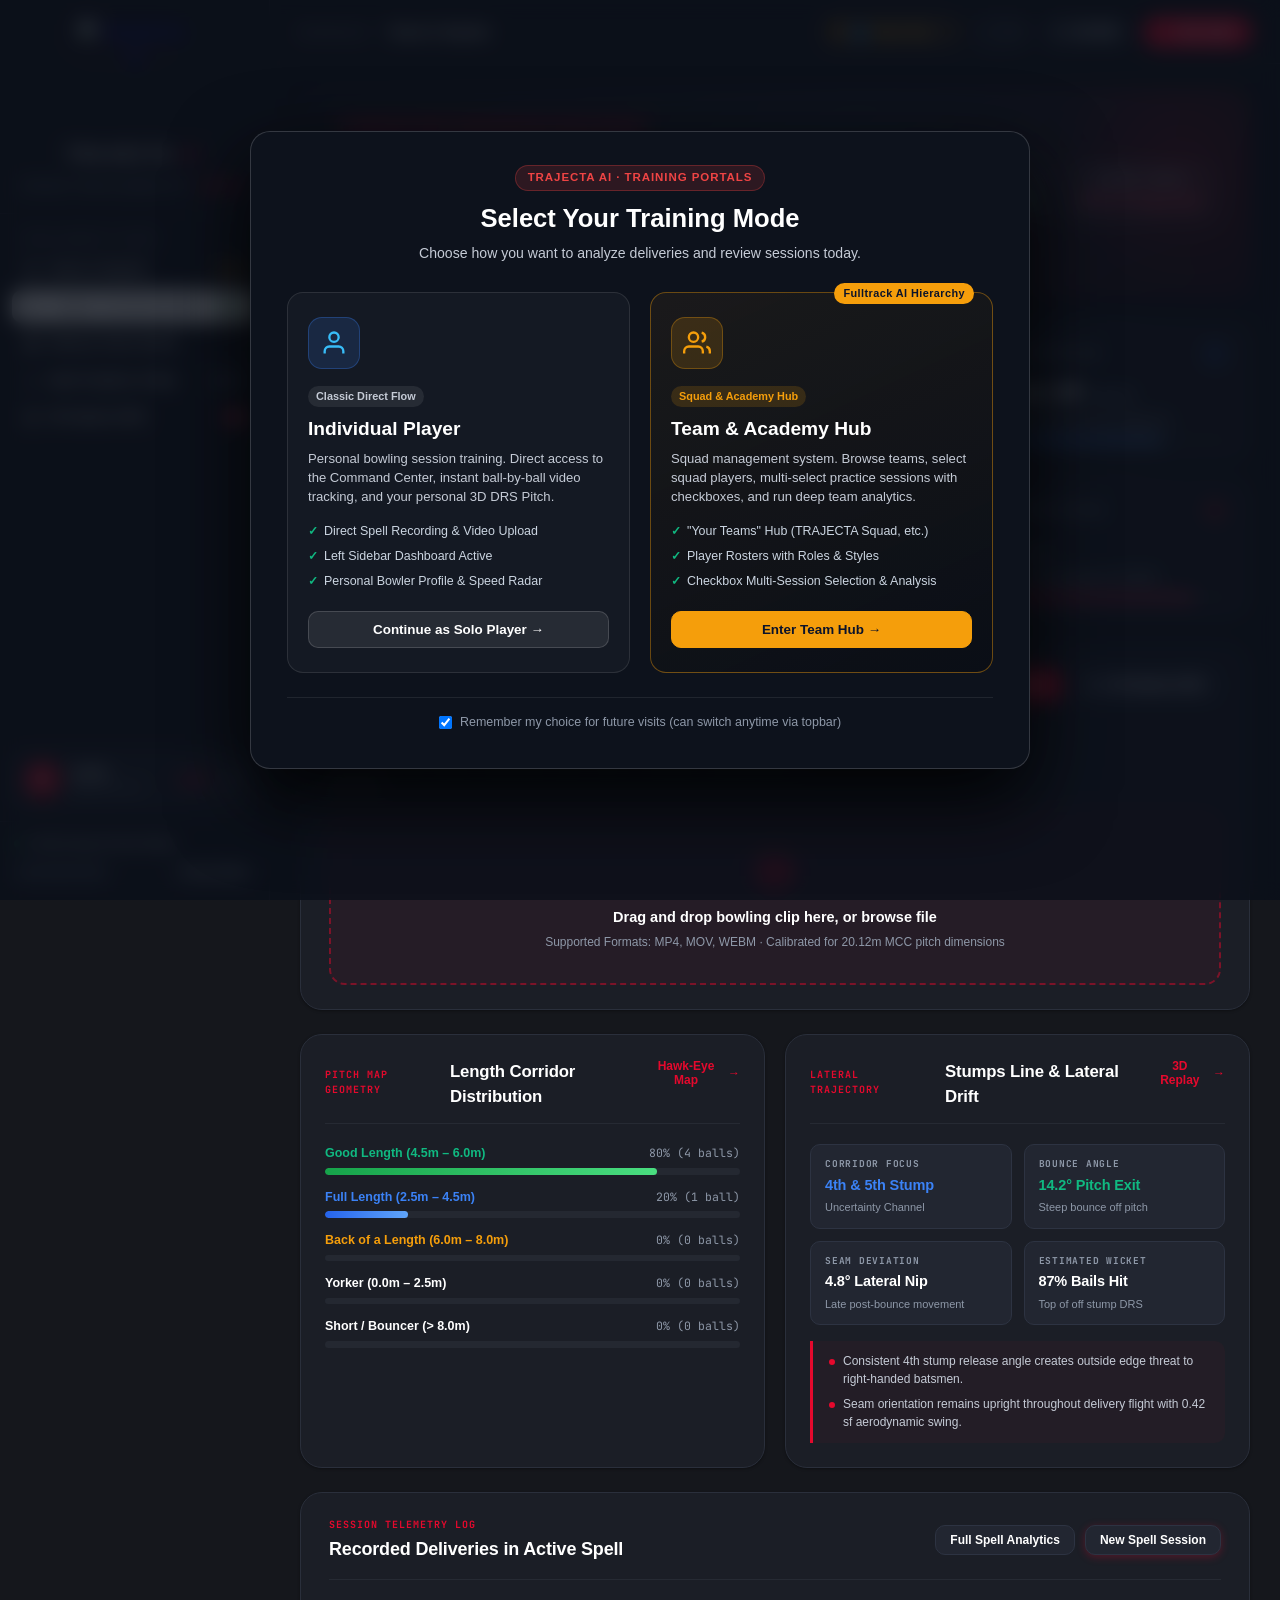
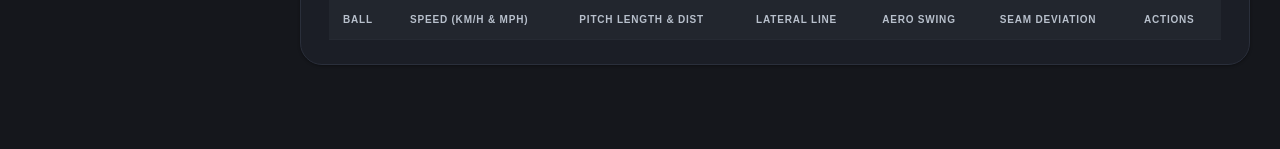
==== web/static/index.html @ e8df7d8d "fix(sync): synchronize frontend and backend with latest cric-frontend- release, restore full player " ====
<!DOCTYPE html>
<html lang="en">
<head>
  <meta charset="UTF-8">
  <meta name="viewport" content="width=device-width, initial-scale=1.0">
  <title>TRAJECTA AI | Cricket Bowling Analysis & Session Tracking</title>
  <link rel="icon" type="image/png" href="/favicon.png">
  <link rel="apple-touch-icon" href="/favicon.png">
  <link rel="preconnect" href="https://fonts.googleapis.com">
  <link rel="preconnect" href="https://fonts.gstatic.com" crossorigin>
  <link href="https://fonts.googleapis.com/css2?family=Outfit:wght@400;500;600;700;800&family=JetBrains+Mono:wght@400;500;600;700&display=swap" rel="stylesheet">
  <link rel="stylesheet" href="/styles.css">
  <!-- Three.js 3D Stadium DRS Engine -->
  <script src="https://cdnjs.cloudflare.com/ajax/libs/three.js/r128/three.min.js"></script>
  <script src="https://cdn.jsdelivr.net/npm/three@0.128.0/examples/js/controls/OrbitControls.js"></script>
  <script src="https://cdn.jsdelivr.net/npm/three@0.128.0/examples/js/loaders/GLTFLoader.js"></script>
</head>
<body class="dark-theme">

  <!-- ========================================================
       TRAJECTA.AI — AWWWARDS-CALIBER DASHBOARD APPLICATION SHELL
  ======================================================== -->
  <div class="dashboard-app-wrapper" id="dashboard-app">

    <!-- ========================================================
         LEFT DASHBOARD SIDEBAR NAVIGATION
    ======================================================== -->
    <aside class="dashboard-sidebar" id="dashboard-sidebar">
      
      <!-- Brand Header -->
      <div class="sidebar-brand-box">
        <a href="javascript:void(0)" onclick="switchDashboardView('overview')" class="sidebar-logo-link" title="TRAJECTA AI">
          <img src="/logo.png" alt="TRAJECTA AI" class="sidebar-brand-logo" />
          <span class="sidebar-brand-title">TRAJECTA<span class="brand-accent">.AI</span></span>
        </a>
        <div class="sidebar-brand-badge-row">
          <span class="sidebar-brand-tag">CRICKET INTELLIGENCE OS</span>
          <span class="sidebar-version-pill">v2.4 Pro</span>
        </div>
      </div>

      <!-- Main Navigation Menu -->
      <nav class="sidebar-nav-container">
        <div class="sidebar-group-label">INTELLIGENCE &amp; VISION</div>
        
        <div class="sidebar-rubber-nav-track" id="sidebar-rubber-nav-track">
          <div class="sidebar-rubber-thumb" id="sidebar-rubber-thumb"></div>
        
        <button type="button" class="sidebar-nav-item" data-view="teams-hub" onclick="switchDashboardView('teams-hub')">
          <span class="sidebar-nav-icon">
            <svg width="15" height="15" viewBox="0 0 24 24" fill="none" stroke="currentColor" stroke-width="2"><path d="M17 21v-2a4 4 0 0 0-4-4H5a4 4 0 0 0-4 4v2"/><circle cx="9" cy="7" r="4"/><path d="M23 21v-2a4 4 0 0 0-3-3.87"/><path d="M16 3.13a4 4 0 0 1 0 7.75"/></svg>
          </span>
          <span class="sidebar-nav-text">Teams &amp; Squads</span>
          <span class="sidebar-nav-pill pill-amber">Hub</span>
        </button>

        <button type="button" class="sidebar-nav-item active" data-view="overview" onclick="switchDashboardView('overview')">
          <span class="sidebar-nav-icon">
            <svg width="15" height="15" viewBox="0 0 24 24" fill="none" stroke="currentColor" stroke-width="2"><rect x="3" y="3" width="7" height="9" rx="1"/><rect x="14" y="3" width="7" height="5" rx="1"/><rect x="14" y="12" width="7" height="9" rx="1"/><rect x="3" y="16" width="7" height="5" rx="1"/></svg>
          </span>
          <span class="sidebar-nav-text">Insights Command Center</span>
          <span class="sidebar-nav-pill">Live</span>
        </button>

        <button type="button" class="sidebar-nav-item" data-view="delivery-studio" onclick="switchDashboardView('delivery-studio')">
          <span class="sidebar-nav-icon">
            <svg width="15" height="15" viewBox="0 0 24 24" fill="none" stroke="currentColor" stroke-width="2"><circle cx="12" cy="12" r="10"/><circle cx="12" cy="12" r="6"/><circle cx="12" cy="12" r="2"/></svg>
          </span>
          <span class="sidebar-nav-text">Delivery Vision Studio</span>
        </button>

        <button type="button" class="sidebar-nav-item" data-view="spell-insights" onclick="switchDashboardView('spell-insights')">
          <span class="sidebar-nav-icon">
            <svg width="15" height="15" viewBox="0 0 24 24" fill="none" stroke="currentColor" stroke-width="2"><line x1="18" y1="20" x2="18" y2="10"/><line x1="12" y1="20" x2="12" y2="4"/><line x1="6" y1="20" x2="6" y2="14"/></svg>
          </span>
          <span class="sidebar-nav-text">Spell Analytics &amp; Map</span>
          <span class="sidebar-nav-badge">5-Ball</span>
        </button>

        <button type="button" class="sidebar-nav-item" data-view="stadium-3d" onclick="openStadiumDRSModal()">
          <span class="sidebar-nav-icon">
            <svg width="15" height="15" viewBox="0 0 24 24" fill="none" stroke="currentColor" stroke-width="2"><path d="M21 16V8a2 2 0 0 0-1-1.73l-7-4a2 2 0 0 0-2 0l-7 4A2 2 0 0 0 3 8v8a2 2 0 0 0 1 1.73l7 4a2 2 0 0 0 2 0l7-4A2 2 0 0 0 21 16z"/><polyline points="3.27 6.96 12 12.01 20.73 6.96"/><line x1="12" y1="22.08" x2="12" y2="12"/></svg>
          </span>
          <span class="sidebar-nav-text">3D Stadium DRS</span>
          <span class="sidebar-nav-tag-hot">3D</span>
        </button>
        </div>
      </nav>

      <!-- Active Bowler Profile Card with Edit Option (Bottom of Sidebar) -->
      <div class="sidebar-bowler-card sidebar-bowler-card-bottom" onclick="onSidebarBowlerCardClick(event)" title="Active Bowler Spell · Click to open Delivery Vision Studio">
        <div class="sidebar-bowler-avatar" id="sidebar-bowler-avatar-container">
          <span id="sidebar-bowler-initials">SA</span>
          <img id="sidebar-bowler-img" class="sidebar-bowler-img hidden" src="" alt="Bowler" />
        </div>
        <div class="sidebar-bowler-meta">
          <span class="sidebar-bowler-name" id="sidebar-bowler-name">sandy</span>
          <span class="sidebar-bowler-style" id="sidebar-bowler-style">Right-arm Fast</span>
        </div>
        <div class="sidebar-bowler-right">
          <span class="sidebar-spell-badge" id="sidebar-spell-progress">8/3 b</span>
          <button type="button" class="sidebar-bowler-edit-btn" onclick="openEditBowlerModal(event)" title="Edit Bowler &amp; Spell Details" aria-label="Edit Bowler Profile">
            <svg width="12" height="12" viewBox="0 0 24 24" fill="none" stroke="currentColor" stroke-width="2.2" stroke-linecap="round" stroke-linejoin="round">
              <path d="M11 4H4a2 2 0 0 0-2 2v14a2 2 0 0 0 2 2h14a2 2 0 0 0 2-2v-7"></path>
              <path d="M18.5 2.5a2.121 2.121 0 0 1 3 3L12 15l-4 1 1-4 9.5-9.5z"></path>
            </svg>
          </button>
        </div>
      </div>

      <!-- Sidebar Footer -->
      <div class="sidebar-footer">
        <div class="sidebar-engine-status">
          <span class="engine-pulse-dot"></span>
          <span class="engine-label">YOLO11 Neural Vision Ready</span>
        </div>
        <div class="sidebar-footer-row">
          <span class="sidebar-mcc-tag">20.12m MCC Pitch</span>
          <button type="button" class="sidebar-theme-toggle" onclick="toggleAppTheme()" title="Toggle Light/Dark Theme">
            <span id="sidebar-theme-icon">Theme Mode</span>
          </button>
        </div>
      </div>
    </aside>

    <!-- Mobile Sidebar Backdrop -->
    <div class="sidebar-mobile-backdrop hidden" id="sidebar-mobile-backdrop" onclick="closeMobileSidebar()"></div>

    <!-- ========================================================
         MAIN DASHBOARD WORKSPACE AREA
    ======================================================== -->
    <div class="dashboard-main-area">

      <!-- Top Command Header Bar -->
      <header class="dashboard-topbar">
        <div class="topbar-left">
          <!-- Dynamic Cricket Logo for Team Portal (Full-Width Header) -->
          <a href="javascript:void(0)" onclick="switchDashboardView('teams-hub')" class="topbar-dynamic-logo-link" id="topbar-dynamic-logo-link" title="TRAJECTA AI Teams Portal">
            <img src="/static/images/trajecta_dynamic_logo_darkmode.png" alt="TRAJECTA.ai" class="topbar-dynamic-brand-img" id="topbar-dynamic-brand-img" />
          </a>

          <button type="button" class="topbar-menu-toggle" id="topbar-sidebar-toggle-btn" onclick="toggleMobileSidebar()" aria-label="Toggle Navigation">
            <span></span><span></span><span></span>
          </button>
          <div class="topbar-breadcrumb">
            <span class="breadcrumb-root" id="breadcrumb-root-label">Dashboard</span>
            <span class="breadcrumb-sep">/</span>
            <span class="breadcrumb-current" id="topbar-breadcrumb-title">Teams &amp; Squads</span>
          </div>
        </div>

        <div class="topbar-center">
          <!-- Hidden session select to preserve JS references without UI clutter -->
          <select id="session-select" class="hidden" style="display:none;" onchange="switchActiveSession(this.value)"></select>
        </div>

        <div class="topbar-right">
          <!-- Back to Team Hub button (shown when analyzing from teams mode) -->
          <button type="button" class="btn-back-to-team-hub hidden" id="btn-back-to-team-hub" onclick="switchDashboardView('teams-hub')" title="Return to Teams & Academy Hub">
            <svg width="13" height="13" viewBox="0 0 24 24" fill="none" stroke="currentColor" stroke-width="2.5"><line x1="19" y1="12" x2="5" y2="12"/><polyline points="12 19 5 12 12 5"/></svg>
            <span>Back to Teams Hub</span>
          </button>
          <!-- Workspace Portal Mode Switcher Pill -->
          <button type="button" class="btn-workspace-mode-switch" id="topbar-mode-btn" onclick="openModeSelectionModal()" title="Switch Workspace: Solo Player vs Team & Academy">
            <span class="mode-bullet" id="topbar-mode-dot"></span>
            <span id="topbar-mode-text">👥 Team Hub</span>
            <svg width="10" height="10" viewBox="0 0 24 24" fill="none" stroke="currentColor" stroke-width="2.5"><polyline points="6 9 12 15 18 9"/></svg>
          </button>

          <!-- Light / Dark Mode Toggle Pill -->
          <button type="button" class="theme-toggle-pill" id="theme-toggle-btn" onclick="toggleAppTheme()" aria-label="Toggle light or dark theme" title="Toggle Light/Dark Theme">
            <span class="theme-opt theme-opt-light" id="theme-icon-sun">
              <svg width="13" height="13" viewBox="0 0 24 24" fill="none" stroke="currentColor" stroke-width="2"><circle cx="12" cy="12" r="5"/><line x1="12" y1="1" x2="12" y2="3"/><line x1="12" y1="21" x2="12" y2="23"/><line x1="4.22" y1="4.22" x2="5.64" y2="5.64"/><line x1="18.36" y1="18.36" x2="19.78" y2="19.78"/><line x1="1" y1="12" x2="3" y2="12"/><line x1="21" y1="12" x2="23" y2="12"/><line x1="4.22" y1="19.78" x2="5.64" y2="18.36"/><line x1="18.36" y1="5.64" x2="19.78" y2="4.22"/></svg>
            </span>
            <span class="theme-opt theme-opt-dark" id="theme-icon-moon">
              <svg width="13" height="13" viewBox="0 0 24 24" fill="none" stroke="currentColor" stroke-width="2"><path d="M21 12.79A9 9 0 1 1 11.21 3 7 7 0 0 0 21 12.79z"/></svg>
            </span>
            <span class="theme-toggle-thumb"></span>
          </button>

          <button type="button" class="btn-topbar-stadium" onclick="openStadiumDRSModal()" title="View in 3D Narendra Modi Stadium DRS">
            <svg width="13" height="13" viewBox="0 0 24 24" fill="none" stroke="currentColor" stroke-width="2"><path d="M21 16V8a2 2 0 0 0-1-1.73l-7-4a2 2 0 0 0-2 0l-7 4A2 2 0 0 0 3 8v8a2 2 0 0 0 1 1.73l7 4a2 2 0 0 0 2 0l7-4A2 2 0 0 0 21 16z"/></svg>
            <span class="btn-text">3D DRS</span>
          </button>

          <button type="button" class="btn-topbar-new-spell" onclick="showNewSessionScreen()" title="Start New Bowling Spell">
            <svg width="12" height="12" viewBox="0 0 24 24" fill="none" stroke="currentColor" stroke-width="2.5"><line x1="12" y1="5" x2="12" y2="19"/><line x1="5" y1="12" x2="19" y2="12"/></svg>
            <span>New Spell</span>
          </button>
        </div>
      </header>

      <!-- Main Content Viewport -->
      <main class="dashboard-content-viewport">

        <!-- ========================================================
             FULLTRACK AI WORKFLOW VIEW 1: "YOUR TEAMS" HUB
        ======================================================== -->
        <!-- ========================================================
             TRAJECTA.AI TEAMS & SQUADS MANAGEMENT HUB (REDESIGNED)
        ======================================================== -->
        <section id="view-teams-hub" class="dashboard-view-panel hidden">
          <!-- 1. Hero Banner: Title & 4 Summary KPI Cards -->
          <div class="teams-mgmt-hero">
            <div class="tm-hero-left">
              <span class="tm-badge-overline">TEAM MANAGEMENT</span>
              <h1 class="tm-hero-title">Your Teams</h1>
              <p class="tm-hero-sub">Manage your cricket teams, squads, players and training sessions</p>
            </div>
            
            <!-- 4 Summary KPI Cards -->
            <div class="tm-summary-grid" id="tm-summary-grid">
              <div class="tm-summary-card">
                <div class="tm-icon-box icon-red">
                  <svg width="20" height="20" viewBox="0 0 24 24" fill="none" stroke="currentColor" stroke-width="2.2"><path d="M17 21v-2a4 4 0 0 0-4-4H5a4 4 0 0 0-4 4v2"/><circle cx="9" cy="7" r="4"/><path d="M23 21v-2a4 4 0 0 0-3-3.87"/><path d="M16 3.13a4 4 0 0 1 0 7.75"/></svg>
                </div>
                <div class="tm-sc-meta">
                  <span class="tm-sc-label">Total Teams</span>
                  <span class="tm-sc-val" id="summary-total-teams">4</span>
                  <span class="tm-sc-sub" id="summary-teams-sub">2 Active + 2 Archived</span>
                </div>
              </div>

              <div class="tm-summary-card">
                <div class="tm-icon-box icon-blue">
                  <svg width="20" height="20" viewBox="0 0 24 24" fill="none" stroke="currentColor" stroke-width="2.2"><path d="M20 21v-2a4 4 0 0 0-4-4H8a4 4 0 0 0-4 4v2"/><circle cx="12" cy="7" r="4"/></svg>
                </div>
                <div class="tm-sc-meta">
                  <span class="tm-sc-label">Total Players</span>
                  <span class="tm-sc-val" id="summary-total-players">68</span>
                  <span class="tm-sc-sub" id="summary-players-sub">Across all teams</span>
                </div>
              </div>

              <div class="tm-summary-card">
                <div class="tm-icon-box icon-green">
                  <svg width="20" height="20" viewBox="0 0 24 24" fill="none" stroke="currentColor" stroke-width="2.2"><rect x="3" y="3" width="7" height="7" rx="1.5"/><rect x="14" y="3" width="7" height="7" rx="1.5"/><rect x="14" y="14" width="7" height="7" rx="1.5"/><rect x="3" y="14" width="7" height="7" rx="1.5"/></svg>
                </div>
                <div class="tm-sc-meta">
                  <span class="tm-sc-label">Total Squads</span>
                  <span class="tm-sc-val" id="summary-total-squads">8</span>
                  <span class="tm-sc-sub" id="summary-squads-sub">Senior + Junior + Academy</span>
                </div>
              </div>

              <div class="tm-summary-card">
                <div class="tm-icon-box icon-purple">
                  <svg width="20" height="20" viewBox="0 0 24 24" fill="none" stroke="currentColor" stroke-width="2.2"><line x1="18" y1="20" x2="18" y2="10"/><line x1="12" y1="20" x2="12" y2="4"/><line x1="6" y1="20" x2="6" y2="14"/></svg>
                </div>
                <div class="tm-sc-meta">
                  <span class="tm-sc-label">Total Sessions</span>
                  <span class="tm-sc-val" id="summary-total-sessions">24</span>
                  <span class="tm-sc-sub" id="summary-sessions-sub">Last 30 days</span>
                </div>
              </div>
            </div>
          </div>

          <!-- 2. Team Management Toolbar -->
          <div class="teams-mgmt-toolbar">
            <div class="tm-toolbar-left">
              <!-- Search teams, squads or coaches -->
              <div class="tm-search-box">
                <svg width="15" height="15" viewBox="0 0 24 24" fill="none" stroke="currentColor" stroke-width="2.2"><circle cx="11" cy="11" r="8"/><line x1="21" y1="21" x2="16.65" y2="16.65"/></svg>
                <input type="text" id="tm-search-input" class="tm-search-input" placeholder="Search teams, squads or coaches..." oninput="onTmSearchInput(this.value)" />
                <button type="button" id="tm-search-clear" class="tm-search-clear hidden" onclick="clearTmSearch()" title="Clear search">&times;</button>
              </div>

              <!-- Filter Tabs: All Teams, Active, Archived -->
              <div class="tm-filter-tabs">
                <button type="button" class="tm-filter-pill active" id="filter-all-teams" onclick="setTmFilter('all')">
                  <svg width="13" height="13" viewBox="0 0 24 24" fill="none" stroke="currentColor" stroke-width="2"><rect x="3" y="3" width="7" height="7"/><rect x="14" y="3" width="7" height="7"/><rect x="14" y="14" width="7" height="7"/><rect x="3" y="14" width="7" height="7"/></svg>
                  <span>All Teams</span>
                  <span class="tm-pill-count" id="count-all-teams">(4)</span>
                </button>
                <button type="button" class="tm-filter-pill" id="filter-active-teams" onclick="setTmFilter('active')">
                  <span class="tm-dot-indicator"></span>
                  <span>Active</span>
                  <span class="tm-pill-count" id="count-active-teams">(2)</span>
                </button>
                <button type="button" class="tm-filter-pill" id="filter-archived-teams" onclick="setTmFilter('archived')">
                  <svg width="13" height="13" viewBox="0 0 24 24" fill="none" stroke="currentColor" stroke-width="2"><polyline points="21 8 21 21 3 21 3 8"/><rect x="1" y="3" width="22" height="5"/><line x1="10" y1="12" x2="14" y2="12"/></svg>
                  <span>Archived</span>
                  <span class="tm-pill-count" id="count-archived-teams">(2)</span>
                </button>
              </div>
            </div>

            <div class="tm-toolbar-right">
              <!-- Cricket Format Dropdown -->
              <div class="tm-select-wrap">
                <select id="tm-format-filter" class="tm-select" onchange="onTmFormatChange(this.value)">
                  <option value="all">All Formats</option>
                  <option value="T20">T20</option>
                  <option value="ODI">ODI</option>
                  <option value="Test">Test</option>
                  <option value="Practice">Practice</option>
                  <option value="Academy">Academy</option>
                </select>
                <svg class="tm-select-icon" width="11" height="11" viewBox="0 0 24 24" fill="none" stroke="currentColor" stroke-width="2.5"><polyline points="6 9 12 15 18 9"/></svg>
              </div>

              <!-- Sorting Dropdown -->
              <div class="tm-select-wrap">
                <select id="tm-sort-select" class="tm-select" onchange="onTmSortChange(this.value)">
                  <option value="updated">Recently Updated</option>
                  <option value="name-asc">Team Name A–Z</option>
                  <option value="name-desc">Team Name Z–A</option>
                  <option value="players">Most Players</option>
                  <option value="sessions">Most Sessions</option>
                  <option value="created">Recently Created</option>
                </select>
                <svg class="tm-select-icon" width="11" height="11" viewBox="0 0 24 24" fill="none" stroke="currentColor" stroke-width="2.5"><polyline points="6 9 12 15 18 9"/></svg>
              </div>

              <!-- Refresh Button -->
              <button type="button" class="tm-btn-refresh" id="tm-refresh-btn" onclick="refreshTmTeams()" title="Refresh Teams Data">
                <svg width="13" height="13" viewBox="0 0 24 24" fill="none" stroke="currentColor" stroke-width="2.2"><path d="M23 4v6h-6"/><path d="M1 20v-6h6"/><path d="M3.51 9a9 9 0 0 1 14.85-3.36L23 10M1 14l4.64 4.36A9 9 0 0 0 20.49 15"/></svg>
                <span>Refresh</span>
              </button>

              <!-- New Team CTA Button -->
              <button type="button" class="tm-btn-new-team" onclick="openNewTeamWizard()">
                <svg width="13" height="13" viewBox="0 0 24 24" fill="none" stroke="currentColor" stroke-width="2.5"><line x1="12" y1="5" x2="12" y2="19"/><line x1="5" y1="12" x2="19" y2="12"/></svg>
                <span>New Team</span>
              </button>
            </div>
          </div>

          <!-- 3. Teams Cards Grid (3 Columns) -->
          <div class="tm-teams-grid" id="teams-roster-grid">
            <!-- Dynamically populated team cards + "+ Create a New Team" dashed card -->
          </div>
        </section>

        <!-- ========================================================
             FULLTRACK AI WORKFLOW VIEW 2: TEAM DETAILS / PLAYER ROSTER
        ======================================================== -->
        <!-- ========================================================
             TRAJECTA.AI VIEW 2: TEAM DETAILS & PLAYER ROSTER (REDESIGNED)
        ======================================================== -->
        <section id="view-player-roster" class="dashboard-view-panel hidden">
          <!-- 1. Compact Team Information Header Card -->
          <div class="roster-team-header-card">
            <div class="rth-left">
              <button type="button" class="btn-roster-back" onclick="switchDashboardView('teams-hub')" title="Back to Teams Hub">
                <svg width="18" height="18" viewBox="0 0 24 24" fill="none" stroke="currentColor" stroke-width="2.5"><line x1="19" y1="12" x2="5" y2="12"/><polyline points="12 19 5 12 12 5"/></svg>
              </button>
              
              <div class="rth-emblem-box">
                <img id="roster-view-team-logo" src="/static/images/coastal_warriors_tiger.jpg" alt="Team Crest" onerror="this.onerror=null;this.src='/static/images/logo.png';" />
              </div>

              <div class="rth-info">
                <div class="rth-title-row">
                  <h1 class="rth-team-name" id="roster-view-team-name">Coastal Warriors</h1>
                  <span class="rth-status-pill pill-active" id="roster-view-team-status">Active</span>
                </div>
                <div class="rth-meta-row">
                  <span class="rth-meta-category" id="roster-view-team-category">Senior Men's Team</span>
                  <span class="rth-divider">•</span>
                  <span class="rth-meta-location" id="roster-view-team-location">Kakinada, AP</span>
                  <span class="rth-divider">•</span>
                  <div class="rth-formats-wrap" id="roster-view-team-formats">
                    <span class="rth-format-pill">T20</span>
                    <span class="rth-format-pill">ODI</span>
                    <span class="rth-format-pill">Practice</span>
                  </div>
                </div>
              </div>
            </div>

            <div class="rth-right">
              <!-- 4 Compact Summary KPI Stat Cards -->
              <div class="rth-kpi-grid">
                <div class="rth-kpi-card">
                  <div class="rth-kpi-icon icon-red">
                    <svg width="16" height="16" viewBox="0 0 24 24" fill="none" stroke="currentColor" stroke-width="2.2"><path d="M20 21v-2a4 4 0 0 0-4-4H8a4 4 0 0 0-4 4v2"/><circle cx="12" cy="7" r="4"/></svg>
                  </div>
                  <div class="rth-kpi-meta">
                    <span class="rth-kpi-val" id="rth-kpi-total-players">18</span>
                    <span class="rth-kpi-lbl">Players</span>
                  </div>
                </div>

                <div class="rth-kpi-card">
                  <div class="rth-kpi-icon icon-blue">
                    <svg width="16" height="16" viewBox="0 0 24 24" fill="none" stroke="currentColor" stroke-width="2.2"><path d="M17 21v-2a4 4 0 0 0-4-4H5a4 4 0 0 0-4 4v2"/><circle cx="9" cy="7" r="4"/><path d="M23 21v-2a4 4 0 0 0-3-3.87"/><path d="M16 3.13a4 4 0 0 1 0 7.75"/></svg>
                  </div>
                  <div class="rth-kpi-meta">
                    <span class="rth-kpi-val" id="rth-kpi-total-squads">3</span>
                    <span class="rth-kpi-lbl">Squads</span>
                  </div>
                </div>

                <div class="rth-kpi-card">
                  <div class="rth-kpi-icon icon-orange">
                    <svg width="16" height="16" viewBox="0 0 24 24" fill="currentColor"><rect x="3" y="10" width="4" height="10" rx="1"/><rect x="10" y="5" width="4" height="15" rx="1"/><rect x="17" y="2" width="4" height="18" rx="1"/></svg>
                  </div>
                  <div class="rth-kpi-meta">
                    <span class="rth-kpi-val" id="rth-kpi-total-sessions">12</span>
                    <span class="rth-kpi-lbl">Sessions</span>
                  </div>
                </div>

                <div class="rth-kpi-card">
                  <div class="rth-kpi-icon icon-green">
                    <svg width="22" height="22" viewBox="0 0 36 36" class="rth-donut-svg">
                      <path class="circle-bg" d="M18 2.0845 a 15.9155 15.9155 0 0 1 0 31.831 a 15.9155 15.9155 0 0 1 0 -31.831" fill="none" stroke="#24262F" stroke-width="3.8"/>
                      <path class="circle" id="rth-donut-circle" stroke-dasharray="86, 100" d="M18 2.0845 a 15.9155 15.9155 0 0 1 0 31.831 a 15.9155 15.9155 0 0 1 0 -31.831" fill="none" stroke="#00C58A" stroke-width="3.8" stroke-linecap="round"/>
                    </svg>
                  </div>
                  <div class="rth-kpi-meta">
                    <span class="rth-kpi-val" id="rth-kpi-active-pct">86%</span>
                    <span class="rth-kpi-lbl">Active Players</span>
                  </div>
                </div>
              </div>

              <!-- 3D Stadium DRS Button -->
              <button type="button" class="btn-rth-settings" onclick="openStadiumDRSModal()" title="View Team in 3D Narendra Modi Stadium DRS">
                <svg width="15" height="15" viewBox="0 0 24 24" fill="none" stroke="currentColor" stroke-width="2"><path d="M21 16V8a2 2 0 0 0-1-1.73l-7-4a2 2 0 0 0-2 0l-7 4A2 2 0 0 0 3 8v8a2 2 0 0 0 1 1.73l7 4a2 2 0 0 0 2 0l7-4A2 2 0 0 0 21 16z"/></svg>
                <span>3D Stadium DRS</span>
              </button>

              <!-- Team Settings Button -->
              <button type="button" class="btn-rth-settings" onclick="openTeamSettingsModal()" title="Team Settings">
                <svg width="15" height="15" viewBox="0 0 24 24" fill="none" stroke="currentColor" stroke-width="2"><circle cx="12" cy="12" r="3"/><path d="M19.4 15a1.65 1.65 0 0 0 .33 1.82l.06.06a2 2 0 0 1 0 2.83 2 2 0 0 1-2.83 0l-.06-.06a1.65 1.65 0 0 0-1.82-.33 1.65 1.65 0 0 0-1 1.51V21a2 2 0 0 1-2 2 2 2 0 0 1-2-2v-.09A1.65 1.65 0 0 0 9 19.4a1.65 1.65 0 0 0-1.82.33l-.06.06a2 2 0 0 1-2.83 0 2 2 0 0 1 0-2.83l.06-.06a1.65 1.65 0 0 0 .33-1.82 1.65 1.65 0 0 0-1.51-1H3a2 2 0 0 1-2-2 2 2 0 0 1 2-2h.09A1.65 1.65 0 0 0 4.6 9a1.65 1.65 0 0 0-.33-1.82l-.06-.06a2 2 0 0 1 0-2.83 2 2 0 0 1 2.83 0l.06.06a1.65 1.65 0 0 0 1.82.33H9a1.65 1.65 0 0 0 1-1.51V3a2 2 0 0 1 2-2 2 2 0 0 1 2 2v.09a1.65 1.65 0 0 0 1 1.51 1.65 1.65 0 0 0 1.82-.33l.06-.06a2 2 0 0 1 2.83 0 2 2 0 0 1 0 2.83l-.06.06a1.65 1.65 0 0 0-.33 1.82V9a1.65 1.65 0 0 0 1.51 1H21a2 2 0 0 1 2 2 2 2 0 0 1-2 2h-.09a1.65 1.65 0 0 0-1.51 1z"/></svg>
                <span>Team Settings</span>
              </button>
            </div>
          </div>

          <!-- 2. Internal Horizontal Navigation Tabs -->
          <div class="roster-nav-tabs-bar">
            <button class="rnt-tab active" id="tab-btn-players" onclick="switchRosterInternalTab('players')">
              <svg width="15" height="15" viewBox="0 0 24 24" fill="none" stroke="currentColor" stroke-width="2"><path d="M20 21v-2a4 4 0 0 0-4-4H8a4 4 0 0 0-4 4v2"/><circle cx="12" cy="7" r="4"/></svg>
              <span>Players (<span id="rnt-players-count">18</span>)</span>
            </button>
            <button class="rnt-tab" id="tab-btn-squads" onclick="switchRosterInternalTab('squads')">
              <svg width="15" height="15" viewBox="0 0 24 24" fill="none" stroke="currentColor" stroke-width="2"><path d="M17 21v-2a4 4 0 0 0-4-4H5a4 4 0 0 0-4 4v2"/><circle cx="9" cy="7" r="4"/><path d="M23 21v-2a4 4 0 0 0-3-3.87"/><path d="M16 3.13a4 4 0 0 1 0 7.75"/></svg>
              <span>Squads (<span id="rnt-squads-count">3</span>)</span>
            </button>
            <button class="rnt-tab" id="tab-btn-sessions" onclick="switchRosterInternalTab('sessions')">
              <svg width="15" height="15" viewBox="0 0 24 24" fill="currentColor"><rect x="3" y="10" width="4" height="10" rx="1"/><rect x="10" y="5" width="4" height="15" rx="1"/><rect x="17" y="2" width="4" height="18" rx="1"/></svg>
              <span>Sessions (<span id="rnt-sessions-count">12</span>)</span>
            </button>
            <button class="rnt-tab" id="tab-btn-analytics" onclick="switchRosterInternalTab('analytics')">
              <svg width="15" height="15" viewBox="0 0 24 24" fill="none" stroke="currentColor" stroke-width="2"><line x1="18" y1="20" x2="18" y2="10"/><line x1="12" y1="20" x2="12" y2="4"/><line x1="6" y1="20" x2="6" y2="14"/></svg>
              <span>Team Analytics</span>
            </button>
            <button class="rnt-tab" id="tab-btn-comparison" onclick="switchRosterInternalTab('comparison')">
              <svg width="15" height="15" viewBox="0 0 24 24" fill="none" stroke="currentColor" stroke-width="2"><line x1="4" y1="21" x2="4" y2="14"/><line x1="4" y1="10" x2="4" y2="3"/><line x1="12" y1="21" x2="12" y2="12"/><line x1="12" y1="8" x2="12" y2="3"/><line x1="20" y1="21" x2="20" y2="16"/><line x1="20" y1="12" x2="20" y2="3"/><line x1="1" y1="14" x2="7" y2="14"/><line x1="9" y1="8" x2="15" y2="8"/><line x1="17" y1="16" x2="23" y2="16"/></svg>
              <span>Player Comparison</span>
            </button>
            <button class="rnt-tab" id="tab-btn-reports" onclick="switchRosterInternalTab('reports')">
              <svg width="15" height="15" viewBox="0 0 24 24" fill="none" stroke="currentColor" stroke-width="2"><path d="M14 2H6a2 2 0 0 0-2 2v16a2 2 0 0 0 2 2h12a2 2 0 0 0 2-2V8z"/><polyline points="14 2 14 8 20 8"/><line x1="16" y1="13" x2="8" y2="13"/><line x1="16" y1="17" x2="8" y2="17"/><polyline points="10 9 9 9 8 9"/></svg>
              <span>Reports</span>
            </button>
          </div>

          <!-- 3. Tab Body 1: Players Management -->
          <div class="roster-tab-view" id="roster-tab-players">
            <!-- Complete Player Management Toolbar -->
            <div class="roster-toolbar">
              <div class="rt-search-box">
                <svg width="15" height="15" viewBox="0 0 24 24" fill="none" stroke="currentColor" stroke-width="2"><circle cx="11" cy="11" r="8"/><line x1="21" y1="21" x2="16.65" y2="16.65"/></svg>
                <input type="text" id="roster-search-field" placeholder="Search players by name, role, or initials..." oninput="onRosterSearchInput(this.value)" />
                <button type="button" class="rt-search-clear hidden" id="roster-search-clear" onclick="clearRosterSearch()">&times;</button>
              </div>

              <div class="rt-filters-row">
                <!-- Status Pill Dropdown (Red highlight matching screenshot) -->
                <div class="rt-custom-dropdown" id="dropdown-status-wrap">
                  <button type="button" class="rt-filter-pill-btn active-pill" id="btn-status-filter-toggle" onclick="toggleStatusDropdownMenu()">
                    <span id="label-status-filter">All Players (<span id="count-status-filter">18</span>)</span>
                    <svg width="10" height="10" viewBox="0 0 24 24" fill="none" stroke="currentColor" stroke-width="2.5"><polyline points="6 9 12 15 18 9"/></svg>
                  </button>
                  <div class="rt-dropdown-menu hidden" id="menu-status-options">
                    <button type="button" onclick="selectStatusFilter('all')">All Players (<span id="dd-count-all">18</span>)</button>
                    <button type="button" onclick="selectStatusFilter('active')">Active Players (<span id="dd-count-active">16</span>)</button>
                    <button type="button" onclick="selectStatusFilter('inactive')">Inactive Players (<span id="dd-count-inactive">2</span>)</button>
                  </div>
                </div>

                <!-- Role Filter -->
                <select class="rt-select-control" id="roster-filter-role" onchange="onRosterFilterChange()">
                  <option value="all">All Roles</option>
                  <option value="Bowler">Bowler</option>
                  <option value="Batter">Batter</option>
                  <option value="All-rounder">All-rounder</option>
                  <option value="Wicketkeeper">Wicketkeeper</option>
                </select>

                <!-- Squad Filter -->
                <select class="rt-select-control" id="roster-filter-squad" onchange="onRosterFilterChange()">
                  <option value="all">All Squads</option>
                </select>

                <!-- Format Filter -->
                <select class="rt-select-control" id="roster-filter-format" onchange="onRosterFilterChange()">
                  <option value="all">All Formats</option>
                  <option value="T20">T20</option>
                  <option value="ODI">ODI</option>
                  <option value="Practice">Practice</option>
                </select>

                <!-- Status Filter -->
                <select class="rt-select-control" id="roster-filter-status" onchange="onRosterFilterChange()">
                  <option value="all">Status</option>
                  <option value="Active">Active</option>
                  <option value="Inactive">Inactive</option>
                </select>

                <!-- Sort Filter -->
                <select class="rt-select-control" id="roster-filter-sort" onchange="onRosterFilterChange()">
                  <option value="name_asc">Sort: Name A–Z</option>
                  <option value="name_desc">Sort: Name Z–A</option>
                  <option value="recent">Recently Added</option>
                  <option value="jersey">Jersey Number</option>
                  <option value="spells">Most Spells</option>
                </select>
              </div>

              <div class="rt-actions-row">
                <button type="button" class="btn-rt-refresh" id="btn-roster-refresh" onclick="refreshRosterData()" title="Refresh Roster">
                  <svg width="13" height="13" viewBox="0 0 24 24" fill="none" stroke="currentColor" stroke-width="2.2"><path d="M23 4v6h-6"/><path d="M1 20v-6h6"/><path d="M3.51 9a9 9 0 0 1 14.85-3.36L23 10M1 14l4.64 4.36A9 9 0 0 0 20.49 15"/></svg>
                  <span>Refresh</span>
                </button>

                <button type="button" class="btn-rt-add-player" onclick="openAddPlayerModal()" title="Add New or Existing Player">
                  <svg width="14" height="14" viewBox="0 0 24 24" fill="none" stroke="currentColor" stroke-width="2.5"><line x1="12" y1="5" x2="12" y2="19"/><line x1="5" y1="12" x2="19" y2="12"/></svg>
                  <span>Add Player</span>
                </button>
              </div>
            </div>

            <!-- Dynamic Player Cards Grid -->
            <div class="roster-players-grid" id="players-roster-grid">
              <!-- Rendered via renderPlayersGrid() -->
            </div>
          </div>

          <!-- 4. Tab Body 2: Squads Management (Tab 2) -->
          <div class="roster-tab-view hidden" id="roster-tab-squads">
            <div class="squads-mgmt-header">
              <div class="smh-left">
                <h3 class="smh-title">Team Squads</h3>
                <p class="smh-sub">Organize your players into tactical squads, pace batteries, and matchday units</p>
              </div>
              <button type="button" class="btn-rt-add-player" onclick="openCreateSquadModal()">
                <svg width="14" height="14" viewBox="0 0 24 24" fill="none" stroke="currentColor" stroke-width="2.5"><line x1="12" y1="5" x2="12" y2="19"/><line x1="5" y1="12" x2="19" y2="12"/></svg>
                <span>Create Squad</span>
              </button>
            </div>
            <div class="squads-list-grid" id="squads-list-grid">
              <!-- Rendered via renderSquadsGrid() -->
            </div>
          </div>

          <!-- 5. Tab Body 3: Sessions Placeholder / Integration -->
          <div class="roster-tab-view hidden" id="roster-tab-sessions">
            <div class="roster-tab-placeholder">
              <div class="rtp-icon icon-orange">
                <svg width="28" height="28" viewBox="0 0 24 24" fill="currentColor"><rect x="3" y="10" width="4" height="10" rx="1"/><rect x="10" y="5" width="4" height="15" rx="1"/><rect x="17" y="2" width="4" height="18" rx="1"/></svg>
              </div>
              <h3 class="rtp-title">Team Training Sessions</h3>
              <p class="rtp-sub">Select any individual player card to view their recorded delivery sessions and start multi-session DRS analysis.</p>
              <button type="button" class="btn-primary" onclick="switchRosterInternalTab('players')">View Players Roster</button>
            </div>
          </div>

          <!-- 6. Tab Body 4: Team Analytics Route -->
          <div class="roster-tab-view hidden" id="roster-tab-analytics">
            <div class="roster-tab-placeholder">
              <div class="rtp-icon icon-blue">
                <svg width="28" height="28" viewBox="0 0 24 24" fill="none" stroke="currentColor" stroke-width="2"><line x1="18" y1="20" x2="18" y2="10"/><line x1="12" y1="20" x2="12" y2="4"/><line x1="6" y1="20" x2="6" y2="14"/></svg>
              </div>
              <h3 class="rtp-title">Team Analytics Dashboard</h3>
              <p class="rtp-sub">Comprehensive multi-ball pitch maps, beehive release points, and bowling variation charts.</p>
              <button type="button" class="btn-primary" onclick="switchDashboardView('team-analysis')">Open Team Performance Analytics →</button>
            </div>
          </div>

          <!-- 7. Tab Body 5: Player Comparison Placeholder -->
          <div class="roster-tab-view hidden" id="roster-tab-comparison">
            <div class="roster-tab-placeholder">
              <div class="rtp-icon icon-purple">
                <svg width="28" height="28" viewBox="0 0 24 24" fill="none" stroke="currentColor" stroke-width="2"><line x1="4" y1="21" x2="4" y2="14"/><line x1="4" y1="10" x2="4" y2="3"/><line x1="12" y1="21" x2="12" y2="12"/><line x1="12" y1="8" x2="12" y2="3"/><line x1="20" y1="21" x2="20" y2="16"/><line x1="20" y1="12" x2="20" y2="3"/><line x1="1" y1="14" x2="7" y2="14"/><line x1="9" y1="8" x2="15" y2="8"/><line x1="17" y1="16" x2="23" y2="16"/></svg>
              </div>
              <h3 class="rtp-title">Player Performance Comparison</h3>
              <p class="rtp-sub">Head-to-head release trajectories, speed release consistency, and delivery clustering comparison.</p>
              <span class="rtp-badge">Coming in Next Phase</span>
            </div>
          </div>

          <!-- 8. Tab Body 6: Reports Placeholder -->
          <div class="roster-tab-view hidden" id="roster-tab-reports">
            <div class="roster-tab-placeholder">
              <div class="rtp-icon icon-green">
                <svg width="28" height="28" viewBox="0 0 24 24" fill="none" stroke="currentColor" stroke-width="2"><path d="M14 2H6a2 2 0 0 0-2 2v16a2 2 0 0 0 2 2h12a2 2 0 0 0 2-2V8z"/><polyline points="14 2 14 8 20 8"/><line x1="16" y1="13" x2="8" y2="13"/><line x1="16" y1="17" x2="8" y2="17"/></svg>
              </div>
              <h3 class="rtp-title">Team Roster & Match Reports</h3>
              <p class="rtp-sub">Downloadable squad sheets, technical bowling audits, and session trajectory summaries.</p>
              <button type="button" class="btn-primary" onclick="exportTeamRosterCSV()">Export Roster (CSV)</button>
            </div>
          </div>
        </section>

        <!-- =====================================        <!-- ========================================================
             FULLTRACK AI WORKFLOW VIEW 3: SESSION LIBRARY & SELECTION CENTER
        ======================================================== -->
        <section id="view-player-sessions" class="dashboard-view-panel hidden session-library-panel">
          
          <!-- 1. COMPACT PLAYER INFORMATION HEADER CARD -->
          <div class="ps-player-header-card">
            <div class="psh-left-group">
              <button type="button" class="btn-psh-back" onclick="switchDashboardView('player-roster')" title="Back to Players Roster">
                <svg width="18" height="18" viewBox="0 0 24 24" fill="none" stroke="currentColor" stroke-width="2.5"><line x1="19" y1="12" x2="5" y2="12"/><polyline points="12 19 5 12 12 5"/></svg>
              </button>

              <div class="psh-avatar-wrap">
                <div class="psh-avatar-monogram" id="psh-player-avatar">SS</div>
              </div>

              <div class="psh-info-col">
                <div class="psh-name-row">
                  <h2 class="psh-player-name" id="psh-player-name">SS</h2>
                  <span class="psh-squad-badge" id="psh-squad-badge">TRAJECTA Squad</span>
                </div>
                <div class="psh-style-meta" id="psh-player-meta">Fast Bowler &bull; Right Hand Bat &bull; Right-arm Fast</div>
              </div>
            </div>

            <div class="psh-kpi-grid">
              <div class="psh-kpi-card" id="psh-kpi-total-box">
                <div class="psh-kpi-num" id="psh-kpi-total-sessions">09</div>
                <div class="psh-kpi-lbl">Total Sessions</div>
              </div>
              <div class="psh-kpi-card" id="psh-kpi-delivs-box">
                <div class="psh-kpi-num" id="psh-kpi-total-delivs">18</div>
                <div class="psh-kpi-lbl">Total Deliveries</div>
              </div>
              <div class="psh-kpi-card" id="psh-kpi-video-box">
                <div class="psh-kpi-num psh-kpi-video">
                  <span id="psh-kpi-with-video">08</span>
                  <svg width="18" height="18" viewBox="0 0 24 24" fill="currentColor" class="psh-kpi-icon-video"><path d="M17 10.5V7c0-.55-.45-1-1-1H4c-.55 0-1 .45-1 1v10c0 .55.45 1 1 1h12c.55 0 1-.45 1-1v-3.5l4 4v-11l-4 4z"/></svg>
                </div>
                <div class="psh-kpi-lbl">With Video</div>
              </div>
              <div class="psh-kpi-card psh-kpi-incomplete-card" id="psh-kpi-incomplete-box">
                <div class="psh-kpi-num psh-kpi-incomplete">
                  <span id="psh-kpi-incomplete">01</span>
                  <svg width="18" height="18" viewBox="0 0 24 24" fill="none" stroke="currentColor" stroke-width="2.2" class="psh-kpi-icon-incomplete"><path d="M10.29 3.86L1.82 18a2 2 0 0 0 1.71 3h16.94a2 2 0 0 0 1.71-3L13.71 3.86a2 2 0 0 0-3.42 0z"/><line x1="12" y1="9" x2="12" y2="13"/><line x1="12" y1="17" x2="12.01" y2="17"/></svg>
                </div>
                <div class="psh-kpi-lbl">Incomplete</div>
              </div>

              <button type="button" class="btn-psh-drs" onclick="openStadiumDRSModal()" title="Open 3D Stadium DRS Environment">
                <svg width="15" height="15" viewBox="0 0 24 24" fill="none" stroke="currentColor" stroke-width="2"><circle cx="12" cy="12" r="10"/><polygon points="10 8 16 12 10 16 10 8"/></svg>
                <span>3D Stadium DRS</span>
              </button>

              <button type="button" class="btn-psh-upload" onclick="document.getElementById('file-input')?.click()" title="Upload Delivery Video">
                <svg width="15" height="15" viewBox="0 0 24 24" fill="none" stroke="currentColor" stroke-width="2"><path d="M21 15v4a2 2 0 0 1-2 2H5a2 2 0 0 1-2-2v-4"/><polyline points="17 8 12 3 7 8"/><line x1="12" y1="3" x2="12" y2="15"/></svg>
                <span>+ Upload Video</span>
              </button>

              <button type="button" class="btn-psh-profile" onclick="openPlayerProfileFromSessions()" title="View Player Profile">
                <svg width="15" height="15" viewBox="0 0 24 24" fill="none" stroke="currentColor" stroke-width="2"><path d="M20 21v-2a4 4 0 0 0-4-4H8a4 4 0 0 0-4 4v2"/><circle cx="12" cy="7" r="4"/></svg>
                <span>View Player Profile</span>
              </button>
            </div>
          </div>

          <!-- 2. SESSION SEARCH & FILTER TOOLBAR -->
          <div class="ps-toolbar">
            <!-- Search Input -->
            <div class="ps-search-wrap">
              <svg width="15" height="15" viewBox="0 0 24 24" fill="none" stroke="currentColor" stroke-width="2.2" class="ps-search-icon"><circle cx="11" cy="11" r="8"/><line x1="21" y1="21" x2="16.65" y2="16.65"/></svg>
              <input type="text" id="ps-search-input" class="ps-search-input" placeholder="Search sessions by name, date, or notes..." oninput="onSessionSearchInput(this.value)" />
              <button type="button" id="btn-ps-clear-search" class="ps-clear-search-btn hidden" onclick="clearSessionSearch()" title="Clear search">&times;</button>
            </div>

            <!-- Date Range Filter -->
            <div class="ps-filter-control">
              <svg width="14" height="14" viewBox="0 0 24 24" fill="none" stroke="currentColor" stroke-width="2"><rect x="3" y="4" width="18" height="18" rx="2" ry="2"/><line x1="16" y1="2" x2="16" y2="6"/><line x1="8" y1="2" x2="8" y2="6"/><line x1="3" y1="10" x2="21" y2="10"/></svg>
              <div class="ps-filter-select-col">
                <span class="ps-filter-label">Date Range</span>
                <select id="ps-filter-date" class="ps-select-inline" onchange="onSessionFilterChange()">
                  <option value="all" selected>All Time</option>
                  <option value="today">Today</option>
                  <option value="7days">Last 7 Days</option>
                  <option value="30days">Last 30 Days</option>
                  <option value="90days">Last 90 Days</option>
                  <option value="custom">Custom Range...</option>
                </select>
              </div>
            </div>

            <!-- Session Type Filter -->
            <div class="ps-filter-control">
              <svg width="14" height="14" viewBox="0 0 24 24" fill="none" stroke="currentColor" stroke-width="2"><circle cx="12" cy="12" r="10"/><path d="M12 2a14.5 14.5 0 0 0 0 20 14.5 14.5 0 0 0 0-20"/><path d="M2 12h20"/></svg>
              <div class="ps-filter-select-col">
                <span class="ps-filter-label">Session Type</span>
                <select id="ps-filter-type" class="ps-select-inline" onchange="onSessionFilterChange()">
                  <option value="all" selected>All Types</option>
                  <option value="Net Practice">Net Practice</option>
                  <option value="Practice">Practice</option>
                  <option value="Match">Match</option>
                  <option value="Training">Training</option>
                </select>
              </div>
            </div>

            <!-- Recording Status Filter -->
            <div class="ps-filter-control">
              <svg width="14" height="14" viewBox="0 0 24 24" fill="none" stroke="currentColor" stroke-width="2"><circle cx="12" cy="12" r="10"/><circle cx="12" cy="12" r="6"/><circle cx="12" cy="12" r="2"/></svg>
              <div class="ps-filter-select-col">
                <span class="ps-filter-label">Recording Status</span>
                <select id="ps-filter-status" class="ps-select-inline" onchange="onSessionFilterChange()">
                  <option value="all" selected>All Status</option>
                  <option value="Completed">Completed</option>
                  <option value="Incomplete">Incomplete</option>
                  <option value="Processing">Processing</option>
                  <option value="Failed">Failed / Error</option>
                </select>
              </div>
            </div>

            <!-- Video Status Filter -->
            <div class="ps-filter-control">
              <svg width="14" height="14" viewBox="0 0 24 24" fill="none" stroke="currentColor" stroke-width="2"><path d="M23 7l-7 5 7 5V7z"/><rect x="1" y="5" width="15" height="14" rx="2" ry="2"/></svg>
              <div class="ps-filter-select-col">
                <span class="ps-filter-label">Video Status</span>
                <select id="ps-filter-video" class="ps-select-inline" onchange="onSessionFilterChange()">
                  <option value="all" selected>All Videos</option>
                  <option value="available">Video Available</option>
                  <option value="none">No Video</option>
                  <option value="processing">Processing</option>
                  <option value="error">Video Unavailable</option>
                </select>
              </div>
            </div>

            <!-- Sort By -->
            <div class="ps-filter-control">
              <svg width="14" height="14" viewBox="0 0 24 24" fill="none" stroke="currentColor" stroke-width="2"><path d="M7 15l5 5 5-5"/><path d="M7 9l5-5 5 5"/></svg>
              <div class="ps-filter-select-col">
                <span class="ps-filter-label">Sort By</span>
                <select id="ps-filter-sort" class="ps-select-inline" onchange="onSessionFilterChange()">
                  <option value="newest" selected>Newest First</option>
                  <option value="oldest">Oldest First</option>
                  <option value="name-asc">Session Name A–Z</option>
                  <option value="name-desc">Session Name Z–A</option>
                  <option value="delivs-desc">Most Deliveries</option>
                  <option value="delivs-asc">Least Deliveries</option>
                  <option value="recent">Recently Updated</option>
                </select>
              </div>
            </div>

            <!-- Clear Filters Button -->
            <button type="button" class="btn-ps-clear" onclick="resetAllSessionFilters()" title="Reset all filters">
              <svg width="13" height="13" viewBox="0 0 24 24" fill="none" stroke="currentColor" stroke-width="2.2"><path d="M3 12a9 9 0 1 0 9-9 9.75 9.75 0 0 0-6.74 2.74L3 8"/><path d="M3 3v5h5"/></svg>
              <span>Clear Filters</span>
            </button>
          </div>

          <!-- Custom Date Range Picker Bar (Shown when Custom Range is selected) -->
          <div id="ps-custom-date-bar" class="ps-custom-date-bar hidden">
            <span>From:</span>
            <input type="date" id="ps-custom-date-start" class="ps-date-input" onchange="onSessionFilterChange()" />
            <span>To:</span>
            <input type="date" id="ps-custom-date-end" class="ps-date-input" onchange="onSessionFilterChange()" />
            <button type="button" class="btn-ps-date-apply" onclick="onSessionFilterChange()">Apply Range</button>
          </div>

          <!-- 3. CATEGORY TABS & VIEW SWITCHER ROW -->
          <div class="ps-category-row">
            <div class="ps-cat-tabs-wrap">
              <button type="button" class="ps-cat-tab active" id="ps-tab-all" onclick="setSessionCategory('all')">
                All Sessions <span class="ps-cat-badge" id="ps-count-all">(9)</span>
              </button>
              <button type="button" class="ps-cat-tab" id="ps-tab-video" onclick="setSessionCategory('video')">
                With Video <span class="ps-cat-badge" id="ps-count-video">(8)</span>
              </button>
              <button type="button" class="ps-cat-tab" id="ps-tab-incomplete" onclick="setSessionCategory('incomplete')">
                Incomplete <span class="ps-cat-badge" id="ps-count-incomplete">(1)</span>
              </button>
              <button type="button" class="ps-cat-tab" id="ps-tab-net" onclick="setSessionCategory('Net Practice')">
                Net Practice <span class="ps-cat-badge" id="ps-count-net">(6)</span>
              </button>
              <button type="button" class="ps-cat-tab" id="ps-tab-match" onclick="setSessionCategory('Match')">
                Match <span class="ps-cat-badge" id="ps-count-match">(2)</span>
              </button>
            </div>

            <div class="ps-view-switcher">
              <button type="button" class="ps-view-btn active" id="ps-view-grid-btn" onclick="setSessionViewMode('grid')" title="Grid View">
                <svg width="15" height="15" viewBox="0 0 24 24" fill="currentColor"><rect x="3" y="3" width="7" height="7" rx="1"/><rect x="14" y="3" width="7" height="7" rx="1"/><rect x="14" y="14" width="7" height="7" rx="1"/><rect x="3" y="14" width="7" height="7" rx="1"/></svg>
                <span>Grid View</span>
              </button>
              <button type="button" class="ps-view-btn" id="ps-view-list-btn" onclick="setSessionViewMode('list')" title="List View">
                <svg width="15" height="15" viewBox="0 0 24 24" fill="none" stroke="currentColor" stroke-width="2.2"><line x1="8" y1="6" x2="21" y2="6"/><line x1="8" y1="12" x2="21" y2="12"/><line x1="8" y1="18" x2="21" y2="18"/><line x1="3" y1="6" x2="3.01" y2="6"/><line x1="3" y1="12" x2="3.01" y2="12"/><line x1="3" y1="18" x2="3.01" y2="18"/></svg>
                <span>List View</span>
              </button>
            </div>
          </div>

          <!-- 4. SESSION CARDS GRID (DEFAULT) -->
          <div class="ps-sessions-grid" id="player-sessions-grid">
            <!-- Dynamically populated 4-column cards -->
          </div>

          <!-- 5. SESSION TABLE LIST VIEW (ALTERNATIVE) -->
          <div class="ps-sessions-table-wrap hidden" id="player-sessions-table-container">
            <table class="ps-table">
              <thead>
                <tr>
                  <th style="width: 44px; text-align: center;">
                    <input type="checkbox" id="ps-table-master-check" onchange="toggleSelectAllPlayerSessions()" />
                  </th>
                  <th onclick="toggleSortColumn('name')" style="cursor:pointer;">Session Name & ID ⇅</th>
                  <th>Session Type</th>
                  <th onclick="toggleSortColumn('date')" style="cursor:pointer;">Date & Time ⇅</th>
                  <th>Venue</th>
                  <th onclick="toggleSortColumn('deliveries')" style="cursor:pointer;">Deliveries ⇅</th>
                  <th>Video Clips</th>
                  <th>Recording Status</th>
                  <th>Video Status</th>
                  <th style="text-align: right;">Actions</th>
                </tr>
              </thead>
              <tbody id="player-sessions-table-body">
                <!-- Dynamically populated table rows -->
              </tbody>
            </table>
          </div>

          <!-- 6. STICKY SESSION SELECTION ACTION BAR (APPEARS ON SELECTION) -->
          <div class="ps-sticky-action-bar hidden" id="ps-sticky-action-bar">
            <div class="ps-sticky-left">
              <label class="ps-sticky-checkbox-label">
                <input type="checkbox" id="ps-sticky-select-all-check" checked onchange="toggleSelectAllPlayerSessions()" />
                <span id="ps-sticky-select-all-label">Select All (9)</span>
              </label>

              <button type="button" class="btn-ps-sticky-deselect" onclick="deselectAllPlayerSessions()">
                <svg width="14" height="14" viewBox="0 0 24 24" fill="none" stroke="currentColor" stroke-width="2.2"><path d="M3 12a9 9 0 1 0 9-9 9.75 9.75 0 0 0-6.74 2.74L3 8"/><path d="M3 3v5h5"/></svg>
                <span>Deselect All</span>
              </button>

              <div class="ps-sticky-divider"></div>

              <div class="ps-sticky-summary">
                <span class="ps-sticky-count-text" id="ps-sticky-count-text">2 sessions selected</span>
                <span class="ps-sticky-subtext">You can analyze multiple sessions together</span>
              </div>
            </div>

            <div class="ps-sticky-right">
              <button type="button" id="btn-ps-sticky-analyze" class="btn-ps-sticky-analyze" onclick="analyzeSelectedPlayerSessions()">
                <svg width="17" height="17" viewBox="0 0 24 24" fill="currentColor"><polygon points="13 2 3 14 12 14 11 22 21 10 12 10 13 2"/></svg>
                <span id="btn-ps-sticky-analyze-label">Analyze Selected Sessions (2)</span>
                <svg width="16" height="16" viewBox="0 0 24 24" fill="none" stroke="currentColor" stroke-width="2.5"><polyline points="9 18 15 12 9 6"/></svg>
              </button>
            </div>
          </div>

        </section>

        <!-- ========================================================
             FULLTRACK AI WORKFLOW VIEW 4: TEAM PLAYER DELIVERIES ANALYSIS
        ======================================================== -->
        <!-- ========================================================
             FULLTRACK AI WORKFLOW VIEW 4: TEAM PLAYER DELIVERIES ANALYSIS
        ======================================================== -->
        <section id="view-team-analysis" class="dashboard-view-panel hidden">
          <!-- Compact Player Information Banner -->
          <div class="team-analysis-header-card" id="team-analysis-header-card">
            <div class="pib-left">
              <button type="button" class="btn-pib-back" onclick="switchDashboardView('player-sessions')" title="Back to Sessions Selector" id="btn-tah-back" aria-label="Back to Sessions">
                <svg width="16" height="16" viewBox="0 0 24 24" fill="none" stroke="currentColor" stroke-width="2.5"><line x1="19" y1="12" x2="5" y2="12"/><polyline points="12 19 5 12 12 5"/></svg>
              </button>
              <div class="pib-avatar-wrap">
                <div class="pib-avatar" id="tab-player-avatar">SS</div>
              </div>
              <div class="pib-details">
                <div class="pib-name-row">
                  <h1 class="pib-player-name" id="tab-player-title">SS</h1>
                  <span class="pib-session-badge" id="tab-analysis-subtitle">ANALYSIS (9 SESSIONS)</span>
                </div>
                <div class="pib-meta-line" id="tab-player-meta">
                  <span id="tab-team-title">COASTAL WARRIORS</span>
                  <span class="pib-meta-sep">•</span>
                  <span id="tab-squad-title">Pace Battery</span>
                  <span class="pib-meta-sep">•</span>
                  <span id="tab-player-role">Fast Bowler</span>
                  <span class="pib-meta-sep">•</span>
                  <span id="tab-batting-style">Right-hand Bat</span>
                  <span class="pib-meta-sep">•</span>
                  <span id="tab-bowling-style">Right-arm Fast</span>
                </div>
              </div>
            </div>
          </div>

          <!-- Analysis Control Toolbar -->
          <div class="team-analysis-toolbar" id="team-analysis-toolbar">
            <!-- Left Group: Analysis Controls -->
            <div class="tat-left">
              <!-- Bowling / Batting context indicator -->
              <div class="tat-role-pill" id="tat-role-pill" onclick="toggleAnalysisRolePill()" title="Toggle Context Indicator">
                <span class="tat-role-dot" id="tat-role-dot"></span>
                <span id="tat-role-label">ss is Bowling</span>
              </div>

              <!-- Filter Button & Anchored Popover -->
              <div class="tat-filter-anchor" id="tat-filter-anchor">
                <button type="button" class="tat-btn-filter" id="tat-btn-filter" onclick="toggleDeliveriesFilterPopover()">
                  <svg width="13" height="13" viewBox="0 0 24 24" fill="none" stroke="currentColor" stroke-width="2.2"><polygon points="22 3 2 3 10 12.46 10 19 14 21 14 12.46 22 3"/></svg>
                  <span>+ Filter</span>
                  <span class="tat-filter-badge hidden" id="tat-filter-badge">0</span>
                </button>

                <!-- Filter Popover -->
                <div class="tat-filter-popover hidden" id="tat-filter-popover">
                  <div class="tfp-header">
                    <div class="tfp-title-row">
                      <svg width="14" height="14" viewBox="0 0 24 24" fill="none" stroke="currentColor" stroke-width="2.2"><polygon points="22 3 2 3 10 12.46 10 19 14 21 14 12.46 22 3"/></svg>
                      <h4 class="tfp-title">Delivery Filters</h4>
                    </div>
                    <button type="button" class="tfp-btn-clear" onclick="resetDeliveriesFilter()">Clear All</button>
                  </div>
                  <div class="tfp-body">
                    <!-- Bowling Length -->
                    <div class="tfp-group">
                      <label class="tfp-label">Pitch Length Zone</label>
                      <div class="tfp-chips" id="tfp-chips-length">
                        <button type="button" class="dfm-chip active" data-filter="length" data-value="all" onclick="selectFilterChip(this)">All</button>
                        <button type="button" class="dfm-chip" data-filter="length" data-value="yorker" onclick="selectFilterChip(this)">Yorker</button>
                        <button type="button" class="dfm-chip" data-filter="length" data-value="full" onclick="selectFilterChip(this)">Full</button>
                        <button type="button" class="dfm-chip" data-filter="length" data-value="good length" onclick="selectFilterChip(this)">Good Length</button>
                        <button type="button" class="dfm-chip" data-filter="length" data-value="back of length" onclick="selectFilterChip(this)">Back of Length</button>
                        <button type="button" class="dfm-chip" data-filter="length" data-value="short" onclick="selectFilterChip(this)">Short</button>
                      </div>
                    </div>
                    <!-- Bowling Line -->
                    <div class="tfp-group">
                      <label class="tfp-label">Lateral Line</label>
                      <div class="tfp-chips" id="tfp-chips-line">
                        <button type="button" class="dfm-chip active" data-filter="line" data-value="all" onclick="selectFilterChip(this)">All</button>
                        <button type="button" class="dfm-chip" data-filter="line" data-value="outside off" onclick="selectFilterChip(this)">Outside Off</button>
                        <button type="button" class="dfm-chip" data-filter="line" data-value="off stump" onclick="selectFilterChip(this)">Off Stump</button>
                        <button type="button" class="dfm-chip" data-filter="line" data-value="middle" onclick="selectFilterChip(this)">Middle Stump</button>
                        <button type="button" class="dfm-chip" data-filter="line" data-value="leg" onclick="selectFilterChip(this)">Leg Stump</button>
                        <button type="button" class="dfm-chip" data-filter="line" data-value="down leg" onclick="selectFilterChip(this)">Down Leg</button>
                      </div>
                    </div>
                    <!-- Speed Range -->
                    <div class="tfp-group">
                      <label class="tfp-label">Bowling Speed</label>
                      <div class="tfp-chips" id="tfp-chips-speed">
                        <button type="button" class="dfm-chip active" data-filter="speed" data-value="all" onclick="selectFilterChip(this)">All</button>
                        <button type="button" class="dfm-chip" data-filter="speed" data-value="fast" onclick="selectFilterChip(this)">Fast (90+ mph)</button>
                        <button type="button" class="dfm-chip" data-filter="speed" data-value="medium" onclick="selectFilterChip(this)">Medium (80-90)</button>
                        <button type="button" class="dfm-chip" data-filter="speed" data-value="slow" onclick="selectFilterChip(this)">Slow (&lt;80 mph)</button>
                      </div>
                    </div>
                    <!-- Batter Stance / Hand -->
                    <div class="tfp-group">
                      <label class="tfp-label">Batter Hand</label>
                      <div class="tfp-chips" id="tfp-chips-hand">
                        <button type="button" class="dfm-chip active" data-filter="hand" data-value="all" onclick="selectFilterChip(this)">All</button>
                        <button type="button" class="dfm-chip" data-filter="hand" data-value="right" onclick="selectFilterChip(this)">Right Hand</button>
                        <button type="button" class="dfm-chip" data-filter="hand" data-value="left" onclick="selectFilterChip(this)">Left Hand</button>
                      </div>
                    </div>
                  </div>
                  <div class="tfp-footer">
                    <button type="button" class="tfp-btn-apply" onclick="applyDeliveriesFilter()">Apply Filters</button>
                  </div>
                </div>
              </div>

              <!-- Speed unit selector (km/h | mph) -->
              <div class="tat-unit-toggle" id="tat-unit-toggle">
                <button type="button" class="tat-unit-btn" id="tat-unit-kph" onclick="setTeamAnalysisSpeedUnit('kph')">km/h</button>
                <button type="button" class="tat-unit-btn active" id="tat-unit-mph" onclick="setTeamAnalysisSpeedUnit('mph')">mph</button>
              </div>
            </div>

            <!-- Right Group: Report and View Controls -->
            <div class="tat-right">
              <!-- Mode Tabs: Deliveries | Graphs -->
              <div class="tat-view-tabs">
                <button type="button" class="tat-tab-btn active" id="tat-tab-deliveries" onclick="switchTeamAnalysisTab('deliveries')">
                  <svg width="13" height="13" viewBox="0 0 24 24" fill="none" stroke="currentColor" stroke-width="2"><circle cx="12" cy="12" r="10"/><polygon points="10 8 16 12 10 16 10 8"/></svg>
                  <span>Deliveries</span>
                </button>
                <button type="button" class="tat-tab-btn" id="tat-tab-graphs" onclick="switchTeamAnalysisTab('graphs')">
                  <svg width="13" height="13" viewBox="0 0 24 24" fill="none" stroke="currentColor" stroke-width="2"><line x1="18" y1="20" x2="18" y2="10"/><line x1="12" y1="20" x2="12" y2="4"/><line x1="6" y1="20" x2="6" y2="14"/></svg>
                  <span>Graphs</span>
                </button>
              </div>

              <!-- Reports Action Group with status -->
              <div class="tat-reports-group">
                <div class="tat-reports-hint" id="tat-reports-hint">
                  <span id="tat-reports-hint-count">1 saved report</span> on file for this player. 
                  <a href="javascript:void(0)" onclick="openPreviousReportsModal()">Open Previous reports</a>
                </div>
                <div class="tat-reports-btn-row">
                  <button type="button" class="tat-btn-secondary" id="tat-btn-prev-reports" onclick="openPreviousReportsModal()" title="View Saved Reports">
                    <svg width="14" height="14" viewBox="0 0 24 24" fill="none" stroke="currentColor" stroke-width="2"><circle cx="12" cy="12" r="10"/><polyline points="12 6 12 12 16 14"/></svg>
                    <span>Previous reports</span>
                  </button>
                  <div class="tat-dl-container">
                    <button type="button" class="tat-btn-download" onclick="generateAndDownloadTeamReport()" id="tat-btn-report">
                      <svg width="14" height="14" viewBox="0 0 24 24" fill="none" stroke="currentColor" stroke-width="2" id="tat-btn-report-icon"><path d="M21 15v4a2 2 0 0 1-2 2H5a2 2 0 0 1-2-2v-4"/><polyline points="7 10 12 15 17 10"/><line x1="12" y1="15" x2="12" y2="3"/></svg>
                      <span id="tat-btn-report-text">Download Report</span>
                    </button>
                    <span class="tat-dl-status" id="tat-dl-status">Ready to download</span>
                  </div>
                </div>
              </div>
            </div>
          </div>

          <!-- Deliveries View Container -->
          <div id="team-analysis-deliveries-view">
            <!-- Header Summary Row ("101 Deliveries, 2 Sessions" & "Side-by-Side Mode") -->
            <div class="team-analysis-summary-row">
              <h2 class="tas-title" id="tas-deliveries-summary">0 Deliveries, 0 Sessions</h2>
              <button type="button" class="tas-btn-sidebyside" onclick="toggleSideBySideMode()" id="tas-btn-sidebyside" title="Compare Deliveries Side by Side">
                <svg width="15" height="15" viewBox="0 0 24 24" fill="none" stroke="currentColor" stroke-width="2"><rect x="2" y="3" width="9" height="18" rx="2"/><rect x="13" y="3" width="9" height="18" rx="2"/></svg>
                <span>Side-by-Side Mode</span>
              </button>
            </div>

            <!-- Accordions Container -->
            <div class="team-accordions-list" id="team-analysis-accordions-container">
              <!-- Dynamically rendered collapsible session accordions and delivery cards -->
            </div>
          </div>

          <!-- Graphs View Container (Alternate Tab) -->
          <div id="team-analysis-graphs-view" class="hidden">
            <!-- Top Performance Graphs Header Row -->
            <!-- Top Performance Graphs Header Row -->
            <div class="team-graphs-header-row" id="team-graphs-header-row">
              <div class="tgh-left">
                <div class="tgh-icon-box">
                  <svg width="22" height="22" viewBox="0 0 24 24" fill="none" stroke="currentColor" stroke-width="2.2"><path d="M3 3v18h18"/><path d="M18.7 8l-5.1 5.2-2.8-2.7L7 14.3"/></svg>
                </div>
                <div class="tgh-titles">
                  <h2 class="tgh-title" id="tgh-title">Performance Graphs</h2>
                  <p class="tgh-sub">Visualize delivery patterns, pitch locations and release point data</p>
                </div>
              </div>
              <div class="tgh-right">
                <div class="tgh-tracking-pill" id="tgh-tracking-pill">
                  <div class="tgh-ball-icon">
                    <svg width="15" height="15" viewBox="0 0 24 24" fill="none" stroke="currentColor" stroke-width="2.2"><circle cx="12" cy="12" r="10"/><line x1="4.93" y1="4.93" x2="19.07" y2="19.07"/><path d="M14 2a10 10 0 0 0-4 18"/><path d="M10 4a10 10 0 0 0 4 18"/></svg>
                  </div>
                  <span class="tgh-count" id="tgh-deliveries-counter">0 deliveries • 0 with tracking data</span>
                </div>
              </div>
            </div>

            <!-- Active Applied Filter Notification Banner -->
            <div class="tgraphs-filter-banner hidden" id="tgraphs-region-banner">
              <div class="tfb-content">
                <div class="tfb-icon">
                  <svg width="15" height="15" viewBox="0 0 24 24" fill="none" stroke="currentColor" stroke-width="2.5"><polygon points="22 3 2 3 10 12.46 10 19 14 21 14 12.46 22 3"/></svg>
                </div>
                <div class="tfb-text-group">
                  <span class="tfb-label" id="tgraphs-region-banner-text">Filtered by Region</span>
                  <span class="tfb-subcount" id="tgraphs-banner-counts">0 of 0 deliveries included</span>
                </div>
              </div>
              <button type="button" class="tfb-btn-reset" onclick="resetAllTeamFilters()">Reset Filter</button>
            </div>

            <!-- SECTION 1: Performance Visualizations (Pitch Map, Beehive Chart, Release Points) -->
            <div class="tgraphs-section-card" id="tgraphs-perf-card">
              <div class="tgraphs-section-header">
                <div class="tsh-left">
                  <div class="tsh-icon tsh-icon-blue">
                    <svg width="20" height="20" viewBox="0 0 24 24" fill="none" stroke="currentColor" stroke-width="2"><path d="M21 10c0 7-9 13-9 13s-9-6-9-13a9 9 0 0 1 18 0z"/><circle cx="12" cy="10" r="3"/></svg>
                  </div>
                  <div>
                    <h3 class="tsh-title">Performance Visualizations</h3>
                    <p class="tsh-sub">Interactive analysis charts — one row; swipe or scroll horizontally</p>
                  </div>
                </div>
                <button type="button" class="tsh-collapse-btn" onclick="toggleTGraphsSection('tgraphs-perf-body', this)" aria-label="Toggle Section">—</button>
              </div>
              <div class="tgraphs-section-body" id="tgraphs-perf-body">
                <div class="tgraphs-row-scroll" id="perf-vis-scroll-track">
                  <!-- Chart 1: Pitch Map -->
                  <div class="tgraphs-chart-card" id="card-pitch-map">
                    <div class="tgc-header">
                      <h4 class="tgc-title">Pitch Map</h4>
                      <p class="tgc-sub">Ball pitching locations and outcomes</p>
                      <span class="tgc-hint">Drag to select region</span>
                    </div>
                    <div class="tgc-canvas-wrapper" id="pitch-map-wrapper">
                      <canvas id="team-pitch-map-3d" class="tgc-3d-canvas" width="460" height="430"></canvas>
                      <canvas id="team-pitch-map-canvas" class="tgc-overlay-canvas" width="460" height="430"></canvas>
                    </div>
                  </div>

                  <!-- Chart 2: Beehive Chart -->
                  <div class="tgraphs-chart-card" id="beehive-card">
                    <div class="tgc-header">
                      <h4 class="tgc-title">Beehive Chart</h4>
                      <p class="tgc-sub">Ball position at crease (batter's view)</p>
                      <span class="tgc-hint">Drag to select region</span>
                    </div>
                    <!-- Beehive Selection Toolbar (Preserved for region selection) -->
                    <div class="beehive-selection-toolbar hidden" id="beehive-selection-toolbar">
                      <button type="button" class="bst-btn bst-include" onclick="applyBeehiveRegionFilter('include')">
                        <svg width="12" height="12" viewBox="0 0 24 24" fill="none" stroke="currentColor" stroke-width="3"><polyline points="20 6 9 17 4 12"/></svg>
                        <span id="bst-include-label">Include (0)</span>
                      </button>
                      <button type="button" class="bst-btn bst-exclude" onclick="applyBeehiveRegionFilter('exclude')">
                        <svg width="12" height="12" viewBox="0 0 24 24" fill="none" stroke="currentColor" stroke-width="3"><line x1="18" y1="6" x2="6" y2="18"/><line x1="6" y1="6" x2="18" y2="18"/></svg>
                        <span id="bst-exclude-label">Exclude (0)</span>
                      </button>
                      <button type="button" class="bst-btn bst-cancel" onclick="cancelBeehiveSelection()">Cancel</button>
                    </div>
                    <div class="tgc-canvas-wrapper" id="beehive-canvas-wrapper">
                      <canvas id="team-beehive-3d" class="tgc-3d-canvas" width="460" height="430"></canvas>
                      <canvas id="team-beehive-canvas" class="tgc-overlay-canvas" width="460" height="430"></canvas>
                    </div>
                    <div class="beehive-status-bar" id="beehive-status-bar" style="display:none;">
                      <span id="beehive-status-text"></span>
                    </div>
                  </div>

                  <!-- Chart 3: Release Points -->
                  <div class="tgraphs-chart-card" id="card-release-points">
                    <div class="tgc-header">
                      <h4 class="tgc-title">Release Points</h4>
                      <p class="tgc-sub">Bowling release point analysis</p>
                      <span class="tgc-hint">Drag to select region</span>
                    </div>
                    <div class="tgc-canvas-wrapper" id="release-points-wrapper">
                      <canvas id="team-release-points-3d" class="tgc-3d-canvas" width="460" height="430"></canvas>
                      <canvas id="team-release-points-canvas" class="tgc-overlay-canvas" width="460" height="430"></canvas>
                    </div>
                  </div>
                </div>
              </div>
            </div>

            <!-- SECTION 2: Batting Analysis (Redesigned matching Advanced Batting Statistics) -->
            <div class="tgraphs-section-card adv-batting-section batting-analysis-section" id="tgraphs-batting-card">
              <!-- Redesigned Amber-Tinted Header Card -->
              <div class="adv-batting-header batting-analysis-header">
                <div class="adv-bh-left">
                  <div class="adv-bh-icon batting-icon-amber">
                    <svg width="22" height="22" viewBox="0 0 24 24" fill="none" stroke="#FFAB00" stroke-width="2.2">
                      <path d="M19.5 4.5l-3-3a1.5 1.5 0 0 0-2.12 0l-9.9 9.9a2 2 0 0 0-.58 1.41v3.18l-2.4 2.4a1 1 0 0 0 1.4 1.4l2.4-2.4h3.18c.53 0 1.04-.21 1.41-.58l9.9-9.9a1.5 1.5 0 0 0 0-2.12z"/>
                    </svg>
                  </div>
                  <div class="adv-bh-titles">
                    <h3 class="adv-bh-title">Batting Analysis</h3>
                    <p class="adv-bh-sub">Shot patterns, directional spray, and footwork characteristics</p>
                  </div>
                </div>
                <div class="adv-bh-right">
                  <!-- Stat 1: Total Shots -->
                  <div class="adv-header-kpi">
                    <div class="adv-kpi-icon">
                      <svg width="18" height="18" viewBox="0 0 24 24" fill="none" stroke="#94A3B8" stroke-width="2">
                        <circle cx="12" cy="12" r="10"/>
                        <path d="M12 2a14.5 14.5 0 0 0 0 20 14.5 14.5 0 0 0 0-20"/>
                        <path d="M2 12h20"/>
                      </svg>
                    </div>
                    <div class="adv-kpi-info">
                      <span class="adv-kpi-label">Total Shots</span>
                      <span class="adv-kpi-value" id="batting-header-total-shots">20</span>
                    </div>
                  </div>

                  <!-- Stat 2: Attacking Rate -->
                  <div class="adv-header-kpi">
                    <div class="adv-kpi-icon">
                      <svg width="18" height="18" viewBox="0 0 24 24" fill="none" stroke="#F00035" stroke-width="2">
                        <polygon points="13 2 3 14 12 14 11 22 21 10 12 10 13 2"/>
                      </svg>
                    </div>
                    <div class="adv-kpi-info">
                      <span class="adv-kpi-label">Attacking Rate</span>
                      <span class="adv-kpi-value" id="batting-header-attack-rate">45%</span>
                    </div>
                  </div>

                  <!-- Stat 3: Front Foot Dominance -->
                  <div class="adv-header-kpi">
                    <div class="adv-kpi-icon">
                      <svg width="18" height="18" viewBox="0 0 24 24" fill="none" stroke="#2685F5" stroke-width="2">
                        <path d="M12 22s8-4 8-10V5l-8-3-8 3v7c0 6 8 10 8 10z"/>
                      </svg>
                    </div>
                    <div class="adv-kpi-info">
                      <span class="adv-kpi-label">Front Foot</span>
                      <span class="adv-kpi-value" id="batting-header-frontfoot-rate">75%</span>
                    </div>
                  </div>

                  <!-- Collapse Button -->
                  <button type="button" class="tsh-collapse-btn adv-collapse-btn" onclick="toggleTGraphsSection('tgraphs-batting-body', this)" aria-label="Toggle Section">—</button>
                </div>
              </div>

              <!-- Body with 3-Card Grid -->
              <div class="tgraphs-section-body" id="tgraphs-batting-body">
                <div class="adv-cards-grid">
                  <!-- CARD 1: Wagon Wheel -->
                  <div class="adv-chart-card" id="card-batting-wagon">
                    <div class="acc-header">
                      <div class="acc-header-left">
                        <div class="acc-icon acc-icon-red">
                          <svg width="18" height="18" viewBox="0 0 24 24" fill="none" stroke="#F00035" stroke-width="2.2">
                            <circle cx="12" cy="12" r="10"/>
                            <line x1="12" y1="2" x2="12" y2="22"/>
                            <line x1="2" y1="12" x2="22" y2="12"/>
                            <circle cx="12" cy="12" r="4"/>
                          </svg>
                        </div>
                        <div class="acc-titles">
                          <h4 class="acc-title">Wagon Wheel</h4>
                          <p class="acc-sub">Aggressive vs defensive directional spray</p>
                        </div>
                      </div>
                      <div class="acc-header-right">
                        <span class="acc-status-badge"><span class="acc-status-dot"></span>Available</span>
                        <button type="button" class="acc-menu-btn" title="Options" onclick="event.stopPropagation()">⋮</button>
                      </div>
                    </div>

                    <!-- Wagon Wheel Canvas Area -->
                    <div class="acc-chart-area">
                      <div class="acc-canvas-container" id="wagon-canvas-container">
                        <canvas id="team-wagon-wheel-canvas" width="360" height="260"></canvas>
                        <div class="acc-donut-center" id="wagon-donut-center">
                          <span class="acc-center-label">Total Shots</span>
                          <span class="acc-center-val" id="wagon-wheel-total-count">20</span>
                        </div>
                        <div class="acc-floating-tooltip" id="wagon-tooltip"></div>
                      </div>
                    </div>

                    <!-- Sector & Intent Breakdown Table -->
                    <div class="acc-table-wrap">
                      <div class="acc-table-header">
                        <span class="ath-col ath-type">FIELD SECTOR</span>
                        <span class="ath-col ath-count">COUNT</span>
                        <span class="ath-col ath-pct">PERCENTAGE</span>
                      </div>
                      <div class="acc-table-body" id="wagon-wheel-legend">
                        <!-- Populated dynamically -->
                      </div>
                    </div>
                  </div>

                  <!-- CARD 2: Shot Distribution -->
                  <div class="adv-chart-card" id="card-batting-shots">
                    <div class="acc-header">
                      <div class="acc-header-left">
                        <div class="acc-icon acc-icon-amber">
                          <svg width="18" height="18" viewBox="0 0 24 24" fill="none" stroke="#FFAB00" stroke-width="2.2">
                            <path d="M14.5 2H6a2 2 0 0 0-2 2v16a2 2 0 0 0 2 2h12a2 2 0 0 0 2-2V7.5L14.5 2z"/>
                            <polyline points="14 2 14 8 20 8"/>
                            <line x1="16" y1="13" x2="8" y2="13"/>
                            <line x1="16" y1="17" x2="8" y2="17"/>
                          </svg>
                        </div>
                        <div class="acc-titles">
                          <h4 class="acc-title">Shot Distribution</h4>
                          <p class="acc-sub">Percentage breakdown of shot execution</p>
                        </div>
                      </div>
                      <div class="acc-header-right">
                        <span class="acc-status-badge"><span class="acc-status-dot"></span>Available</span>
                        <button type="button" class="acc-menu-btn" title="Options" onclick="event.stopPropagation()">⋮</button>
                      </div>
                    </div>

                    <!-- Shot Distribution Donut Chart Area -->
                    <div class="acc-chart-area">
                      <div class="acc-canvas-container" id="shot-dist-canvas-container">
                        <canvas id="team-shot-dist-canvas" width="360" height="260"></canvas>
                        <div class="acc-donut-center" id="shot-dist-center-badge">
                          <span class="acc-center-label">Total Shots</span>
                          <span class="acc-center-val" id="shot-dist-total-count">20</span>
                        </div>
                        <div class="acc-floating-tooltip" id="shot-dist-tooltip"></div>
                      </div>
                    </div>

                    <!-- Data Breakdown Table -->
                    <div class="acc-table-wrap">
                      <div class="acc-table-header">
                        <span class="ath-col ath-type">SHOT TYPE</span>
                        <span class="ath-col ath-count">COUNT</span>
                        <span class="ath-col ath-pct">PERCENTAGE</span>
                      </div>
                      <div class="acc-table-body" id="shot-dist-legend">
                        <!-- Populated dynamically -->
                      </div>
                    </div>
                  </div>

                  <!-- CARD 3: Footwork Distribution -->
                  <div class="adv-chart-card" id="card-batting-footwork">
                    <div class="acc-header">
                      <div class="acc-header-left">
                        <div class="acc-icon acc-icon-blue">
                          <svg width="18" height="18" viewBox="0 0 24 24" fill="none" stroke="#2685F5" stroke-width="2.2">
                            <path d="M12 2a5 5 0 0 1 5 5v3a5 5 0 0 1-5 5 5 5 0 0 1-5-5V7a5 5 0 0 1 5-5z"/>
                            <path d="M19 11v2a7 7 0 0 1-14 0v-2"/>
                            <line x1="12" y1="19" x2="12" y2="22"/>
                          </svg>
                        </div>
                        <div class="acc-titles">
                          <h4 class="acc-title">Footwork Distribution</h4>
                          <p class="acc-sub">Front foot vs back foot balance</p>
                        </div>
                      </div>
                      <div class="acc-header-right">
                        <span class="acc-status-badge"><span class="acc-status-dot"></span>Available</span>
                        <button type="button" class="acc-menu-btn" title="Options" onclick="event.stopPropagation()">⋮</button>
                      </div>
                    </div>

                    <!-- Footwork Distribution Donut Chart Area -->
                    <div class="acc-chart-area">
                      <div class="acc-canvas-container" id="footwork-dist-canvas-container">
                        <canvas id="team-footwork-dist-canvas" width="360" height="260"></canvas>
                        <div class="acc-donut-center" id="footwork-dist-center-badge">
                          <span class="acc-center-label">Total Shots</span>
                          <span class="acc-center-val" id="footwork-dist-total-count">20</span>
                        </div>
                        <div class="acc-floating-tooltip" id="footwork-dist-tooltip"></div>
                      </div>
                    </div>

                    <!-- Data Breakdown Table -->
                    <div class="acc-table-wrap">
                      <div class="acc-table-header">
                        <span class="ath-col ath-type">FOOTWORK</span>
                        <span class="ath-col ath-count">COUNT</span>
                        <span class="ath-col ath-pct">PERCENTAGE</span>
                      </div>
                      <div class="acc-table-body" id="footwork-dist-legend">
                        <!-- Populated dynamically -->
                      </div>
                    </div>
                  </div>
                </div>
              </div>
            </div>

            <!-- SECTION 3: Advanced Batting Statistics -->
            <div class="tgraphs-section-card adv-batting-section" id="tgraphs-advanced-card">
              <!-- Redesigned Teal-Tinted Header Card -->
              <div class="adv-batting-header">
                <div class="adv-bh-left">
                  <div class="adv-bh-icon">
                    <svg width="22" height="22" viewBox="0 0 24 24" fill="none" stroke="#00C9B1" stroke-width="2.2">
                      <circle cx="12" cy="12" r="10"/>
                      <polyline points="12 6 12 12 16 14"/>
                    </svg>
                  </div>
                  <div class="adv-bh-titles">
                    <h3 class="adv-bh-title">Advanced Batting Statistics</h3>
                    <p class="adv-bh-sub">Intent, trajectory loft, and contact efficiency metrics</p>
                  </div>
                </div>
                <div class="adv-bh-right">
                  <!-- Stat 1: Total Shots -->
                  <div class="adv-header-kpi">
                    <div class="adv-kpi-icon">
                      <svg width="18" height="18" viewBox="0 0 24 24" fill="none" stroke="#94A3B8" stroke-width="2">
                        <path d="M19.5 4.5l-3-3a1.5 1.5 0 0 0-2.12 0l-9.9 9.9a2 2 0 0 0-.58 1.41v3.18l-2.4 2.4a1 1 0 0 0 1.4 1.4l2.4-2.4h3.18c.53 0 1.04-.21 1.41-.58l9.9-9.9a1.5 1.5 0 0 0 0-2.12z"/>
                      </svg>
                    </div>
                    <div class="adv-kpi-info">
                      <span class="adv-kpi-label">Total Shots</span>
                      <span class="adv-kpi-value" id="adv-header-total-shots">20</span>
                    </div>
                  </div>

                  <!-- Stat 2: Analysis Coverage -->
                  <div class="adv-header-kpi">
                    <div class="adv-kpi-icon">
                      <svg width="18" height="18" viewBox="0 0 24 24" fill="none" stroke="#94A3B8" stroke-width="2">
                        <line x1="18" y1="20" x2="18" y2="10"/>
                        <line x1="12" y1="20" x2="12" y2="4"/>
                        <line x1="6" y1="20" x2="6" y2="14"/>
                      </svg>
                    </div>
                    <div class="adv-kpi-info">
                      <span class="adv-kpi-label">Analysis Coverage</span>
                      <span class="adv-kpi-value" id="adv-header-coverage">100%</span>
                    </div>
                  </div>

                  <!-- Collapse Button -->
                  <button type="button" class="tsh-collapse-btn adv-collapse-btn" onclick="toggleTGraphsSection('tgraphs-advanced-body', this)" aria-label="Toggle Section">—</button>
                </div>
              </div>

              <!-- Body with 3-Card Grid -->
              <div class="tgraphs-section-body" id="tgraphs-advanced-body">
                <div class="adv-cards-grid">
                  <!-- CARD 1: Batting Intent -->
                  <div class="adv-chart-card" id="card-adv-intent">
                    <div class="acc-header">
                      <div class="acc-header-left">
                        <div class="acc-icon acc-icon-red">
                          <svg width="18" height="18" viewBox="0 0 24 24" fill="none" stroke="#F00035" stroke-width="2.4">
                            <polygon points="13 2 3 14 12 14 11 22 21 10 12 10 13 2"/>
                          </svg>
                        </div>
                        <div class="acc-titles">
                          <h4 class="acc-title">Batting Intent</h4>
                          <p class="acc-sub">Aggressive vs defensive shot breakdown</p>
                        </div>
                      </div>
                      <div class="acc-header-right">
                        <span class="acc-status-badge"><span class="acc-status-dot"></span>Available</span>
                        <button type="button" class="acc-menu-btn" title="Options" onclick="event.stopPropagation()">⋮</button>
                      </div>
                    </div>

                    <!-- Donut Chart Canvas Area -->
                    <div class="acc-chart-area">
                      <div class="acc-canvas-container" id="intent-canvas-container">
                        <canvas id="team-intent-dist-canvas" width="360" height="260"></canvas>
                        <div class="acc-donut-center" id="intent-donut-center">
                          <span class="acc-center-label">Total Shots</span>
                          <span class="acc-center-val" id="intent-dist-total-count">20</span>
                        </div>
                        <div class="acc-floating-tooltip" id="intent-tooltip"></div>
                      </div>
                    </div>

                    <!-- Data Breakdown Table -->
                    <div class="acc-table-wrap">
                      <div class="acc-table-header">
                        <span class="ath-col ath-type">SHOT TYPE</span>
                        <span class="ath-col ath-count">COUNT</span>
                        <span class="ath-col ath-pct">PERCENTAGE</span>
                      </div>
                      <div class="acc-table-body" id="intent-dist-legend">
                        <!-- Populated dynamically -->
                      </div>
                    </div>
                  </div>

                  <!-- CARD 2: Loft Distribution -->
                  <div class="adv-chart-card" id="card-adv-loft">
                    <div class="acc-header">
                      <div class="acc-header-left">
                        <div class="acc-icon acc-icon-amber">
                          <svg width="18" height="18" viewBox="0 0 24 24" fill="none" stroke="#FFAB00" stroke-width="2.2">
                            <path d="M20.24 12.24a6 6 0 0 0-8.49-8.49L5 10.5V19h8.5z"/>
                            <line x1="16" y1="8" x2="2" y2="22"/>
                            <line x1="17.5" y1="15" x2="9" y2="15"/>
                          </svg>
                        </div>
                        <div class="acc-titles">
                          <h4 class="acc-title">Loft Distribution</h4>
                          <p class="acc-sub">Lofted vs grounded shot frequency</p>
                        </div>
                      </div>
                      <div class="acc-header-right">
                        <span class="acc-status-badge"><span class="acc-status-dot"></span>Available</span>
                        <button type="button" class="acc-menu-btn" title="Options" onclick="event.stopPropagation()">⋮</button>
                      </div>
                    </div>

                    <!-- Donut Chart Canvas Area -->
                    <div class="acc-chart-area">
                      <div class="acc-canvas-container" id="loft-canvas-container">
                        <canvas id="team-loft-dist-canvas" width="360" height="260"></canvas>
                        <div class="acc-donut-center" id="loft-donut-center">
                          <span class="acc-center-label">Total Shots</span>
                          <span class="acc-center-val" id="loft-dist-total-count">20</span>
                        </div>
                        <div class="acc-floating-tooltip" id="loft-tooltip"></div>
                      </div>
                    </div>

                    <!-- Data Breakdown Table -->
                    <div class="acc-table-wrap">
                      <div class="acc-table-header">
                        <span class="ath-col ath-type">SHOT TYPE</span>
                        <span class="ath-col ath-count">COUNT</span>
                        <span class="ath-col ath-pct">PERCENTAGE</span>
                      </div>
                      <div class="acc-table-body" id="loft-dist-legend">
                        <!-- Populated dynamically -->
                      </div>
                    </div>
                  </div>

                  <!-- CARD 3: Shot Outcomes -->
                  <div class="adv-chart-card" id="card-adv-outcomes">
                    <div class="acc-header">
                      <div class="acc-header-left">
                        <div class="acc-icon acc-icon-teal">
                          <svg width="18" height="18" viewBox="0 0 24 24" fill="none" stroke="#00C9B1" stroke-width="2.2">
                            <circle cx="12" cy="12" r="10"/>
                            <circle cx="12" cy="12" r="6"/>
                            <circle cx="12" cy="12" r="2"/>
                            <line x1="12" y1="2" x2="12" y2="4"/>
                            <line x1="12" y1="20" x2="12" y2="22"/>
                            <line x1="2" y1="12" x2="4" y2="12"/>
                            <line x1="20" y1="12" x2="22" y2="12"/>
                          </svg>
                        </div>
                        <div class="acc-titles">
                          <h4 class="acc-title">Shot Outcomes</h4>
                          <p class="acc-sub">Contact quality breakdown</p>
                        </div>
                      </div>
                      <div class="acc-header-right">
                        <span class="acc-status-badge"><span class="acc-status-dot"></span>Available</span>
                        <button type="button" class="acc-menu-btn" title="Options" onclick="event.stopPropagation()">⋮</button>
                      </div>
                    </div>

                    <!-- Donut Chart Canvas Area -->
                    <div class="acc-chart-area">
                      <div class="acc-canvas-container" id="outcomes-canvas-container">
                        <canvas id="team-outcomes-dist-canvas" width="360" height="260"></canvas>
                        <div class="acc-donut-center" id="outcomes-donut-center">
                          <span class="acc-center-label">Total Shots</span>
                          <span class="acc-center-val" id="outcomes-dist-total-count">20</span>
                        </div>
                        <div class="acc-floating-tooltip" id="outcomes-tooltip"></div>
                      </div>
                    </div>

                    <!-- Data Breakdown Table -->
                    <div class="acc-table-wrap">
                      <div class="acc-table-header">
                        <span class="ath-col ath-type">OUTCOME</span>
                        <span class="ath-col ath-count">COUNT</span>
                        <span class="ath-col ath-pct">PERCENTAGE</span>
                      </div>
                      <div class="acc-table-body" id="outcomes-dist-legend">
                        <!-- Populated dynamically -->
                      </div>
                    </div>
                  </div>
                </div>
              </div>
            </div>

            <!-- SECTION 4: Bowling Analysis (Speed, Spin, and Swing) -->
            <div class="tgraphs-section-card bowling-section-card" id="tgraphs-bowling-card">
              <div class="tgraphs-section-header bowling-section-header">
                <div class="tsh-left">
                  <div class="tsh-icon tsh-icon-yellow">
                    <svg width="20" height="20" viewBox="0 0 24 24" fill="none" stroke="#FFAB00" stroke-width="2.3">
                      <path d="M3 3v18h18"/>
                      <polyline points="6 15 11 9 16 13 21 6"/>
                    </svg>
                  </div>
                  <div>
                    <h3 class="tsh-title">Bowling Analysis</h3>
                    <p class="tsh-sub">Speed, spin, and swing — on small screens, adjust range above the chart</p>
                  </div>
                </div>
                <button type="button" class="tsh-collapse-btn" onclick="toggleTGraphsSection('tgraphs-bowling-body', this)" aria-label="Toggle Section">—</button>
              </div>
              <div class="tgraphs-section-body" id="tgraphs-bowling-body">
                
                <!-- BLOCK 1: Speed Analysis -->
                <div class="bowling-analysis-block" id="bowling-speed-block">
                  <div class="bab-header">
                    <div class="bab-header-left">
                      <div class="bab-icon-badge bab-icon-blue">
                        <svg width="20" height="20" viewBox="0 0 24 24" fill="none" stroke="#2685F5" stroke-width="2.2">
                          <circle cx="12" cy="12" r="10"/>
                          <path d="M16.24 7.76a6 6 0 0 1 0 8.49"/>
                          <path d="M12 12l3.5-3.5"/>
                          <circle cx="12" cy="12" r="1.5" fill="#2685F5"/>
                        </svg>
                      </div>
                      <div class="bab-titles">
                        <h4 class="bab-title">Speed Analysis</h4>
                        <p class="bab-sub">Bowling speed variation throughout sessions</p>
                      </div>
                    </div>
                    <div class="bab-header-right">
                      <button type="button" class="bab-view-delivs-btn" onclick="switchTeamAnalysisTab('deliveries')" title="View deliveries list">
                        <svg width="12" height="12" viewBox="0 0 24 24" fill="currentColor"><polygon points="5 3 19 12 5 21 5 3"/></svg>
                        <span>View Deliveries</span>
                        <svg width="12" height="12" viewBox="0 0 24 24" fill="none" stroke="currentColor" stroke-width="2.5"><polyline points="9 18 15 12 9 6"/></svg>
                      </button>
                    </div>
                  </div>

                  <div class="bab-main-row">
                    <!-- Vertical Range Slider -->
                    <div class="bab-slider-col">
                      <div class="bab-range-title">Speed Range</div>
                      <div class="bab-input-box">
                        <span class="bab-input-label">MAX</span>
                        <div class="bab-stepper-wrap">
                          <input type="number" id="speed-slider-max-input" class="bab-num-input" value="97" step="1" onchange="onBowlingFilterInputChange('speed', 'max', this.value)">
                          <div class="bab-steppers">
                            <button type="button" class="bab-step-btn" onclick="stepBowlingFilterInput('speed', 'max', 1)">▲</button>
                            <button type="button" class="bab-step-btn" onclick="stepBowlingFilterInput('speed', 'max', -1)">▼</button>
                          </div>
                        </div>
                        <span class="bab-unit-label" id="speed-slider-max-unit">mph</span>
                      </div>
                      
                      <div class="bab-vertical-slider-track vtrack-blue" id="speed-slider-track" data-metric="speed">
                        <div class="bab-vslider-fill vfill-blue" id="speed-vslider-fill"></div>
                        <div class="bab-vslider-handle handle-max vhandle-blue" id="speed-vslider-handle-max"></div>
                        <div class="bab-vslider-handle handle-min vhandle-blue" id="speed-vslider-handle-min"></div>
                      </div>
                      
                      <div class="bab-input-box">
                        <span class="bab-input-label">MIN</span>
                        <div class="bab-stepper-wrap">
                          <input type="number" id="speed-slider-min-input" class="bab-num-input" value="42" step="1" onchange="onBowlingFilterInputChange('speed', 'min', this.value)">
                          <div class="bab-steppers">
                            <button type="button" class="bab-step-btn" onclick="stepBowlingFilterInput('speed', 'min', 1)">▲</button>
                            <button type="button" class="bab-step-btn" onclick="stepBowlingFilterInput('speed', 'min', -1)">▼</button>
                          </div>
                        </div>
                        <span class="bab-unit-label" id="speed-slider-min-unit">mph</span>
                      </div>

                      <button type="button" class="bab-reset-btn" onclick="resetBowlingMetricFilter('speed')">Reset</button>
                    </div>

                    <!-- Canvas Chart with Top Legend & Unit Dropdown -->
                    <div class="bab-chart-col">
                      <div class="bab-chart-top-bar">
                        <div class="bab-chart-legend">
                          <div class="bcl-item">
                            <span class="bcl-dot dot-blue"></span>
                            <span>Delivery Speed</span>
                          </div>
                          <div class="bcl-item">
                            <span class="bcl-dash dash-yellow"></span>
                            <span id="speed-legend-avg-val">Average (92.0 mph)</span>
                          </div>
                        </div>
                        <div class="bab-unit-selector">
                          <div class="bab-unit-dropdown-wrap">
                            <button type="button" class="bab-unit-select-btn" id="speed-unit-select-btn" onclick="toggleSpeedUnitDropdown(event)">
                              <span id="speed-unit-active-text">mph</span>
                              <svg width="10" height="10" viewBox="0 0 24 24" fill="none" stroke="currentColor" stroke-width="2.5"><polyline points="6 9 12 15 18 9"/></svg>
                            </button>
                            <div class="bab-unit-menu hidden" id="speed-unit-menu">
                              <button type="button" class="bab-unit-menu-item" onclick="setTeamAnalysisSpeedUnit('mph')">mph</button>
                              <button type="button" class="bab-unit-menu-item" onclick="setTeamAnalysisSpeedUnit('kph')">km/h</button>
                            </div>
                          </div>
                        </div>
                      </div>

                      <div class="bab-canvas-container" id="speed-canvas-container">
                        <canvas id="team-bowling-speed-canvas" class="bab-line-canvas" width="900" height="260"></canvas>
                        <div class="bab-chart-tooltip" id="speed-chart-tooltip"></div>
                      </div>
                    </div>
                  </div>

                  <!-- Bottom Summary Statistics -->
                  <div class="bab-metrics-row">
                    <div class="bab-metric-card">
                      <div class="bmc-icon bmc-icon-blue">
                        <svg width="20" height="20" viewBox="0 0 24 24" fill="none" stroke="#2685F5" stroke-width="2.2">
                          <polygon points="13 2 3 14 12 14 11 22 21 10 12 10 13 2"/>
                        </svg>
                      </div>
                      <div class="bmc-content">
                        <span class="bab-metric-val val-blue"><span id="speed-metric-min">42.0</span> <span class="bmc-unit unit-speed-text">mph</span></span>
                        <span class="bab-metric-lbl">Min Speed <span class="info-icon" title="Minimum recorded speed across active deliveries">ⓘ</span></span>
                      </div>
                    </div>
                    <div class="bab-metric-card">
                      <div class="bmc-icon bmc-icon-yellow">
                        <svg width="20" height="20" viewBox="0 0 24 24" fill="none" stroke="#FFAB00" stroke-width="2.2">
                          <line x1="18" y1="20" x2="18" y2="10"/>
                          <line x1="12" y1="20" x2="12" y2="4"/>
                          <line x1="6" y1="20" x2="6" y2="14"/>
                        </svg>
                      </div>
                      <div class="bmc-content">
                        <span class="bab-metric-val val-yellow"><span id="speed-metric-avg">92.0</span> <span class="bmc-unit unit-speed-text">mph</span></span>
                        <span class="bab-metric-lbl">Average (median) <span class="info-icon" title="Median release velocity across active deliveries">ⓘ</span></span>
                      </div>
                    </div>
                    <div class="bab-metric-card">
                      <div class="bmc-icon bmc-icon-blue">
                        <svg width="20" height="20" viewBox="0 0 24 24" fill="none" stroke="#2685F5" stroke-width="2.2">
                          <circle cx="12" cy="12" r="10"/>
                          <path d="M16.24 7.76a6 6 0 0 1 0 8.49"/>
                          <path d="M12 12l3.5-3.5"/>
                          <circle cx="12" cy="12" r="1.5" fill="#2685F5"/>
                        </svg>
                      </div>
                      <div class="bmc-content">
                        <span class="bab-metric-val val-blue"><span id="speed-metric-max">96.9</span> <span class="bmc-unit unit-speed-text">mph</span></span>
                        <span class="bab-metric-lbl">Max Speed <span class="info-icon" title="Maximum recorded speed across active deliveries">ⓘ</span></span>
                      </div>
                    </div>
                  </div>
                </div>

                <!-- BLOCK 2: Spin Analysis -->
                <div class="bowling-analysis-block" id="bowling-spin-block">
                  <div class="bab-header">
                    <div class="bab-header-left">
                      <div class="bab-icon-badge bab-icon-purple">
                        <svg width="20" height="20" viewBox="0 0 24 24" fill="none" stroke="#A855F7" stroke-width="2.2">
                          <circle cx="12" cy="12" r="10"/>
                          <path d="M12 2a10 10 0 0 1 10 10c0 4-3 7-7 7a5 5 0 0 1-5-5c0-2 1.5-3.5 3.5-3.5a2 2 0 0 1 2 2"/>
                        </svg>
                      </div>
                      <div class="bab-titles">
                        <h4 class="bab-title">Spin Analysis</h4>
                        <p class="bab-sub">Spin rate and direction patterns</p>
                      </div>
                    </div>
                    <div class="bab-header-right">
                      <button type="button" class="bab-view-delivs-btn" onclick="switchTeamAnalysisTab('deliveries')" title="View deliveries list">
                        <svg width="12" height="12" viewBox="0 0 24 24" fill="currentColor"><polygon points="5 3 19 12 5 21 5 3"/></svg>
                        <span>View Deliveries</span>
                        <svg width="12" height="12" viewBox="0 0 24 24" fill="none" stroke="currentColor" stroke-width="2.5"><polyline points="9 18 15 12 9 6"/></svg>
                      </button>
                    </div>
                  </div>

                  <div class="bab-main-row">
                    <!-- Vertical Range Slider -->
                    <div class="bab-slider-col">
                      <div class="bab-range-title">Spin Range</div>
                      <div class="bab-input-box">
                        <span class="bab-input-label">MAX</span>
                        <div class="bab-stepper-wrap">
                          <input type="number" id="spin-slider-max-input" class="bab-num-input" value="8.8" step="0.1" onchange="onBowlingFilterInputChange('spin', 'max', this.value)">
                          <div class="bab-steppers">
                            <button type="button" class="bab-step-btn" onclick="stepBowlingFilterInput('spin', 'max', 0.5)">▲</button>
                            <button type="button" class="bab-step-btn" onclick="stepBowlingFilterInput('spin', 'max', -0.5)">▼</button>
                          </div>
                        </div>
                        <span class="bab-unit-label">°</span>
                      </div>

                      <div class="bab-vertical-slider-track vtrack-purple" id="spin-slider-track" data-metric="spin">
                        <div class="bab-vslider-fill vfill-purple" id="spin-vslider-fill"></div>
                        <div class="bab-vslider-handle handle-max vhandle-purple" id="spin-vslider-handle-max"></div>
                        <div class="bab-vslider-handle handle-min vhandle-purple" id="spin-vslider-handle-min"></div>
                      </div>

                      <div class="bab-input-box">
                        <span class="bab-input-label">MIN</span>
                        <div class="bab-stepper-wrap">
                          <input type="number" id="spin-slider-min-input" class="bab-num-input" value="1.8" step="0.1" onchange="onBowlingFilterInputChange('spin', 'min', this.value)">
                          <div class="bab-steppers">
                            <button type="button" class="bab-step-btn" onclick="stepBowlingFilterInput('spin', 'min', 0.5)">▲</button>
                            <button type="button" class="bab-step-btn" onclick="stepBowlingFilterInput('spin', 'min', -0.5)">▼</button>
                          </div>
                        </div>
                        <span class="bab-unit-label">°</span>
                      </div>

                      <button type="button" class="bab-reset-btn" onclick="resetBowlingMetricFilter('spin')">Reset</button>
                    </div>

                    <!-- Canvas Chart with Top Legend & Unit Dropdown -->
                    <div class="bab-chart-col">
                      <div class="bab-chart-top-bar">
                        <div class="bab-chart-legend">
                          <div class="bcl-item"><span class="bcl-dot dot-green"></span><span>Right spin</span></div>
                          <div class="bcl-item"><span class="bcl-dot dot-red"></span><span>Left spin</span></div>
                          <div class="bcl-item"><span class="bcl-dot dot-gray"></span><span>No movement</span></div>
                          <div class="bcl-item"><span class="bcl-line-dot line-purple"></span><span>Spin Rate</span></div>
                        </div>
                        <div class="bab-unit-selector">
                          <button type="button" class="bab-unit-select-btn" title="Spin Unit">
                            <span>°</span>
                            <svg width="10" height="10" viewBox="0 0 24 24" fill="none" stroke="currentColor" stroke-width="2.5"><polyline points="6 9 12 15 18 9"/></svg>
                          </button>
                        </div>
                      </div>

                      <div class="bab-canvas-container" id="spin-canvas-container">
                        <canvas id="team-bowling-spin-canvas" class="bab-line-canvas" width="900" height="260"></canvas>
                        <div class="bab-chart-tooltip" id="spin-chart-tooltip"></div>
                      </div>
                    </div>
                  </div>

                  <!-- Bottom Summary Statistics -->
                  <div class="bab-metrics-row">
                    <div class="bab-metric-card">
                      <div class="bmc-icon bmc-icon-purple">
                        <svg width="20" height="20" viewBox="0 0 24 24" fill="none" stroke="#A855F7" stroke-width="2.2">
                          <circle cx="12" cy="12" r="10"/>
                          <path d="M12 2a10 10 0 0 1 10 10c0 4-3 7-7 7a5 5 0 0 1-5-5c0-2 1.5-3.5 3.5-3.5a2 2 0 0 1 2 2"/>
                        </svg>
                      </div>
                      <div class="bmc-content">
                        <span class="bab-metric-val val-purple"><span id="spin-metric-min">1.8°</span><span class="spin-arrow">↑</span></span>
                        <span class="bab-metric-lbl">Min Spin <span class="info-icon" title="Minimum recorded angular deviation">ⓘ</span></span>
                      </div>
                    </div>
                    <div class="bab-metric-card">
                      <div class="bmc-icon bmc-icon-yellow">
                        <svg width="20" height="20" viewBox="0 0 24 24" fill="none" stroke="#FFAB00" stroke-width="2.2">
                          <line x1="18" y1="20" x2="18" y2="10"/>
                          <line x1="12" y1="20" x2="12" y2="4"/>
                          <line x1="6" y1="20" x2="6" y2="14"/>
                        </svg>
                      </div>
                      <div class="bmc-content">
                        <span class="bab-metric-val val-yellow"><span id="spin-metric-avg">5.3°</span><span class="spin-arrow">↑</span></span>
                        <span class="bab-metric-lbl">Average (median) <span class="info-icon" title="Median angular deviation across active deliveries">ⓘ</span></span>
                      </div>
                    </div>
                    <div class="bab-metric-card">
                      <div class="bmc-icon bmc-icon-purple">
                        <svg width="20" height="20" viewBox="0 0 24 24" fill="none" stroke="#A855F7" stroke-width="2.2">
                          <circle cx="12" cy="12" r="10"/>
                          <path d="M12 2a10 10 0 0 1 10 10c0 4-3 7-7 7a5 5 0 0 1-5-5c0-2 1.5-3.5 3.5-3.5a2 2 0 0 1 2 2"/>
                        </svg>
                      </div>
                      <div class="bmc-content">
                        <span class="bab-metric-val val-purple"><span id="spin-metric-max">8.8°</span><span class="spin-arrow">↑</span></span>
                        <span class="bab-metric-lbl">Max Spin <span class="info-icon" title="Maximum recorded angular deviation">ⓘ</span></span>
                      </div>
                    </div>
                  </div>
                </div>

                <!-- BLOCK 3: Swing Analysis -->
                <div class="bowling-analysis-block" id="bowling-swing-block">
                  <div class="bab-header">
                    <div class="bab-header-left">
                      <div class="bab-icon-badge bab-icon-amber">
                        <svg width="20" height="20" viewBox="0 0 24 24" fill="none" stroke="#FFAB00" stroke-width="2.2">
                          <path d="M9.59 4.59A2 2 0 1 1 11 8H2m10.59 11.41A2 2 0 1 0 14 16H2m15.73-8.27A2.5 2.5 0 1 1 19.5 12H2"/>
                        </svg>
                      </div>
                      <div class="bab-titles">
                        <h4 class="bab-title">Swing Analysis</h4>
                        <p class="bab-sub">Ball movement through the air</p>
                      </div>
                    </div>
                    <div class="bab-header-right">
                      <button type="button" class="bab-info-pill-btn" onclick="openSwingForceModal()">
                        What is Swing Force? ⓘ
                      </button>
                      <button type="button" class="bab-view-delivs-btn" onclick="switchTeamAnalysisTab('deliveries')" title="View deliveries list">
                        <svg width="12" height="12" viewBox="0 0 24 24" fill="currentColor"><polygon points="5 3 19 12 5 21 5 3"/></svg>
                        <span>View Deliveries</span>
                        <svg width="12" height="12" viewBox="0 0 24 24" fill="none" stroke="currentColor" stroke-width="2.5"><polyline points="9 18 15 12 9 6"/></svg>
                      </button>
                    </div>
                  </div>

                  <div class="bab-main-row">
                    <!-- Vertical Range Slider -->
                    <div class="bab-slider-col">
                      <div class="bab-range-title">Swing Range</div>
                      <div class="bab-input-box">
                        <span class="bab-input-label">MAX</span>
                        <div class="bab-stepper-wrap">
                          <input type="number" id="swing-slider-max-input" class="bab-num-input" value="1.5" step="0.1" onchange="onBowlingFilterInputChange('swing', 'max', this.value)">
                          <div class="bab-steppers">
                            <button type="button" class="bab-step-btn" onclick="stepBowlingFilterInput('swing', 'max', 0.2)">▲</button>
                            <button type="button" class="bab-step-btn" onclick="stepBowlingFilterInput('swing', 'max', -0.2)">▼</button>
                          </div>
                        </div>
                        <span class="bab-unit-label">SF</span>
                      </div>

                      <div class="bab-vertical-slider-track vtrack-amber" id="swing-slider-track" data-metric="swing">
                        <div class="bab-vslider-fill vfill-amber" id="swing-vslider-fill"></div>
                        <div class="bab-vslider-handle handle-max vhandle-amber" id="swing-vslider-handle-max"></div>
                        <div class="bab-vslider-handle handle-min vhandle-amber" id="swing-vslider-handle-min"></div>
                      </div>

                      <div class="bab-input-box">
                        <span class="bab-input-label">MIN</span>
                        <div class="bab-stepper-wrap">
                          <input type="number" id="swing-slider-min-input" class="bab-num-input" value="0.1" step="0.1" onchange="onBowlingFilterInputChange('swing', 'min', this.value)">
                          <div class="bab-steppers">
                            <button type="button" class="bab-step-btn" onclick="stepBowlingFilterInput('swing', 'min', 0.2)">▲</button>
                            <button type="button" class="bab-step-btn" onclick="stepBowlingFilterInput('swing', 'min', -0.2)">▼</button>
                          </div>
                        </div>
                        <span class="bab-unit-label">SF</span>
                      </div>

                      <button type="button" class="bab-reset-btn" onclick="resetBowlingMetricFilter('swing')">Reset</button>
                    </div>

                    <!-- Canvas Chart with Top Legend & Unit Indicator -->
                    <div class="bab-chart-col">
                      <div class="bab-chart-top-bar">
                        <div class="bab-chart-legend">
                          <div class="bcl-item"><span class="bcl-dot dot-blue"></span><span>Right swing</span></div>
                          <div class="bcl-item"><span class="bcl-dot dot-orange"></span><span>Left swing</span></div>
                          <div class="bcl-item"><span class="bcl-dot dot-gray"></span><span>No movement</span></div>
                          <div class="bcl-item"><span class="bcl-line-dot line-amber"></span><span>Swing Force</span></div>
                        </div>
                        <div class="bab-unit-selector">
                          <button type="button" class="bab-unit-select-btn" title="Swing Force Unit">
                            <span>SF</span>
                            <svg width="10" height="10" viewBox="0 0 24 24" fill="none" stroke="currentColor" stroke-width="2.5"><polyline points="6 9 12 15 18 9"/></svg>
                          </button>
                        </div>
                      </div>

                      <div class="bab-canvas-container" id="swing-canvas-container">
                        <canvas id="team-bowling-swing-canvas" class="bab-line-canvas" width="900" height="260"></canvas>
                        <div class="bab-chart-tooltip" id="swing-chart-tooltip"></div>
                      </div>
                    </div>
                  </div>

                  <!-- Bottom Summary Statistics -->
                  <div class="bab-metrics-row">
                    <div class="bab-metric-card">
                      <div class="bmc-icon bmc-icon-amber">
                        <svg width="20" height="20" viewBox="0 0 24 24" fill="none" stroke="#FFAB00" stroke-width="2.2">
                          <path d="M9.59 4.59A2 2 0 1 1 11 8H2m10.59 11.41A2 2 0 1 0 14 16H2m15.73-8.27A2.5 2.5 0 1 1 19.5 12H2"/>
                        </svg>
                      </div>
                      <div class="bmc-content">
                        <span class="bab-metric-val val-orange"><span id="swing-metric-min">0.1</span> <span class="bmc-unit">SF</span></span>
                        <span class="bab-metric-lbl">Min Swing Force <span class="info-icon" title="Minimum recorded lateral deviation">ⓘ</span></span>
                      </div>
                    </div>
                    <div class="bab-metric-card">
                      <div class="bmc-icon bmc-icon-yellow">
                        <svg width="20" height="20" viewBox="0 0 24 24" fill="none" stroke="#FFAB00" stroke-width="2.2">
                          <line x1="18" y1="20" x2="18" y2="10"/>
                          <line x1="12" y1="20" x2="12" y2="4"/>
                          <line x1="6" y1="20" x2="6" y2="14"/>
                        </svg>
                      </div>
                      <div class="bmc-content">
                        <span class="bab-metric-val val-yellow"><span id="swing-metric-avg">0.9</span> <span class="bmc-unit">SF</span></span>
                        <span class="bab-metric-lbl">Average (median) <span class="info-icon" title="Median lateral aerodynamic deviation across active deliveries">ⓘ</span></span>
                      </div>
                    </div>
                    <div class="bab-metric-card">
                      <div class="bmc-icon bmc-icon-amber">
                        <svg width="20" height="20" viewBox="0 0 24 24" fill="none" stroke="#FFAB00" stroke-width="2.2">
                          <circle cx="12" cy="12" r="10"/>
                          <circle cx="12" cy="12" r="6"/>
                          <circle cx="12" cy="12" r="2"/>
                        </svg>
                      </div>
                      <div class="bmc-content">
                        <span class="bab-metric-val val-orange"><span id="swing-metric-max">1.5</span> <span class="bmc-unit">SF</span></span>
                        <span class="bab-metric-lbl">Max Swing Force <span class="info-icon" title="Maximum recorded lateral deviation">ⓘ</span></span>
                      </div>
                    </div>
                  </div>
                </div>

              </div>
            </div>
          </div>
        </section>

        <!-- ========================================================
             VIEW PANEL 1: COMMAND CENTER & BOWLING INSIGHTS
        ======================================================== -->
        <section id="view-overview" class="dashboard-view-panel">

          <!-- Executive Bowling Spell Intelligence Banner -->
          <div class="overview-banner-card">
            <div class="banner-left">
              <div class="banner-badge-live">● BOWLING SPELL PERFORMANCE INTELLIGENCE</div>
              <h2 id="banner-bowler-heading">Jasprit Bumrah · Outswing Good Length Channel</h2>
              <p class="banner-caption" id="banner-bowler-sub">Right-arm Fast · 20.12m MCC Pitch Calibrated · 5-Ball Target Spell</p>
            </div>
            <div class="banner-quick-stats">
              <div class="quick-stat-box">
                <span class="qs-lbl">PEAK PACE</span>
                <span class="qs-val" id="qs-peak-speed">148.0 km/h</span>
              </div>
              <div class="quick-stat-box">
                <span class="qs-lbl">TARGET CORRIDOR</span>
                <span class="qs-val text-green" id="qs-corridor-status">Good Length (80%)</span>
              </div>
              <div class="quick-stat-box">
                <span class="qs-lbl">STUMPS THREAT</span>
                <span class="qs-val text-crimson" id="qs-threat-status">87% Projected</span>
              </div>
            </div>
          </div>

          <!-- 6 Key Bowling Intelligence Analytics Cards Grid -->
          <div class="overview-kpi-grid">
            <!-- 1. Velocity Profile -->
            <div class="overview-kpi-card" onclick="switchDashboardView('spell-insights')">
              <div class="okpi-header">
                <span class="okpi-label">DELIVERY VELOCITY</span>
                <span class="okpi-icon-pill icon-red">
                  <svg width="14" height="14" viewBox="0 0 24 24" fill="none" stroke="currentColor" stroke-width="2"><polygon points="13 2 3 14 12 14 11 22 21 10 12 10 13 2"/></svg>
                </span>
              </div>
              <div class="okpi-val-row">
                <span class="okpi-val" id="okpi-avg-speed">142.4</span>
                <span class="okpi-unit">km/h</span>
              </div>
              <span class="okpi-sub" id="okpi-speed-range">Peak: 148.0 km/h · Min: 136.0 km/h (88.5 mph)</span>
              <div class="okpi-bar"><div class="okpi-bar-fill fill-red" style="width: 88%;"></div></div>
            </div>

            <!-- 2. Good Length Accuracy -->
            <div class="overview-kpi-card" onclick="switchDashboardView('spell-insights')">
              <div class="okpi-header">
                <span class="okpi-label">GOOD LENGTH ACCURACY</span>
                <span class="okpi-icon-pill icon-green">
                  <svg width="14" height="14" viewBox="0 0 24 24" fill="none" stroke="currentColor" stroke-width="2"><rect x="3" y="3" width="18" height="18" rx="2"/><line x1="3" y1="9" x2="21" y2="9"/><line x1="3" y1="15" x2="21" y2="15"/></svg>
                </span>
              </div>
              <div class="okpi-val-row">
                <span class="okpi-val" id="okpi-length-pct">80%</span>
                <span class="okpi-unit">Target</span>
              </div>
              <span class="okpi-sub">4 of 5 balls pitched in 4.5m – 6.0m corridor</span>
              <div class="okpi-bar"><div class="okpi-bar-fill fill-green" style="width: 80%;"></div></div>
            </div>

            <!-- 3. Off-Stump Channel Alignment -->
            <div class="overview-kpi-card" onclick="switchDashboardView('delivery-studio')">
              <div class="okpi-header">
                <span class="okpi-label">OFF-STUMP DISCIPLINE</span>
                <span class="okpi-icon-pill icon-blue">
                  <svg width="14" height="14" viewBox="0 0 24 24" fill="none" stroke="currentColor" stroke-width="2"><circle cx="12" cy="12" r="10"/><line x1="12" y1="2" x2="12" y2="22"/></svg>
                </span>
              </div>
              <div class="okpi-val-row">
                <span class="okpi-val">Outside Off</span>
                <span class="okpi-unit">Channel</span>
              </div>
              <span class="okpi-sub">Target corridor: 4th &amp; 5th stump alignment</span>
              <div class="okpi-bar"><div class="okpi-bar-fill fill-blue" style="width: 75%;"></div></div>
            </div>

            <!-- 4. Aerodynamic Swing & Deviation -->
            <div class="overview-kpi-card" onclick="switchDashboardView('spell-insights')">
              <div class="okpi-header">
                <span class="okpi-label">AERO SWING &amp; SEAM</span>
                <span class="okpi-icon-pill icon-purple">
                  <svg width="14" height="14" viewBox="0 0 24 24" fill="none" stroke="currentColor" stroke-width="2"><path d="M4 18 C 10 6, 20 6, 20 18"/></svg>
                </span>
              </div>
              <div class="okpi-val-row">
                <span class="okpi-val" id="okpi-swing-val">0.42</span>
                <span class="okpi-unit">sf</span>
              </div>
              <span class="okpi-sub">Late outswing deviation · Seam angle: 4.8°</span>
              <div class="okpi-bar"><div class="okpi-bar-fill fill-purple" style="width: 70%;"></div></div>
            </div>

            <!-- 5. Release Point Mechanics -->
            <div class="overview-kpi-card" onclick="switchDashboardView('spell-insights')">
              <div class="okpi-header">
                <span class="okpi-label">RELEASE HEIGHT</span>
                <span class="okpi-icon-pill icon-amber">
                  <svg width="14" height="14" viewBox="0 0 24 24" fill="none" stroke="currentColor" stroke-width="2"><path d="M12 2v20M8 6l4-4 4 4"/></svg>
                </span>
              </div>
              <div class="okpi-val-row">
                <span class="okpi-val" id="okpi-release-val">2.14</span>
                <span class="okpi-unit">m</span>
              </div>
              <span class="okpi-sub">7' 0" release height · High over-the-wicket arm slot</span>
              <div class="okpi-bar"><div class="okpi-bar-fill fill-amber" style="width: 82%;"></div></div>
            </div>

            <!-- 6. Stumps Threat / Wicket Probability -->
            <div class="overview-kpi-card" onclick="openStadiumDRSModal()">
              <div class="okpi-header">
                <span class="okpi-label">STUMPS IMPACT RATING</span>
                <span class="okpi-icon-pill icon-crimson">
                  <svg width="14" height="14" viewBox="0 0 24 24" fill="none" stroke="currentColor" stroke-width="2"><line x1="8" y1="3" x2="8" y2="21"/><line x1="12" y1="3" x2="12" y2="21"/><line x1="16" y1="3" x2="16" y2="21"/><line x1="5" y1="4" x2="19" y2="4"/></svg>
                </span>
              </div>
              <div class="okpi-val-row">
                <span class="okpi-val" id="okpi-stumps-val">87%</span>
                <span class="okpi-unit">Threat</span>
              </div>
              <span class="okpi-sub">High bail &amp; off-stump impact in 3D DRS</span>
              <div class="okpi-bar"><div class="okpi-bar-fill fill-crimson" style="width: 87%;"></div></div>
            </div>
          </div>

          <!-- Video Upload & Analysis Action Bar -->
          <div class="command-upload-card" id="command-upload-hub">
            <div class="cuc-header-row">
              <div class="cuc-title-group">
                <span class="cuc-badge">COMPUTER VISION UPLOAD STUDIO</span>
                <h3 class="cuc-title">Analyze New Bowling Video</h3>
                <p class="cuc-sub">Drop smartphone, GoPro, or match footage. YOLO11 neural tracking automatically reconstructs ball velocity, release point, pitch bounce coordinate, and post-bounce deviation.</p>
              </div>
              <div class="cuc-header-actions">
                <button type="button" class="btn-cuc-studio" onclick="switchDashboardView('delivery-studio')">
                  <svg width="14" height="14" viewBox="0 0 24 24" fill="none" stroke="currentColor" stroke-width="2"><circle cx="12" cy="12" r="10"/><circle cx="12" cy="12" r="6"/><circle cx="12" cy="12" r="2"/></svg>
                  <span>Open Delivery Vision Studio</span>
                </button>
                <button type="button" class="btn-cuc-drs" onclick="openStadiumDRSModal()">
                  <svg width="14" height="14" viewBox="0 0 24 24" fill="none" stroke="currentColor" stroke-width="2"><path d="M21 16V8a2 2 0 0 0-1-1.73l-7-4a2 2 0 0 0-2 0l-7 4A2 2 0 0 0 3 8v8a2 2 0 0 0 1 1.73l7 4a2 2 0 0 0 2 0l7-4A2 2 0 0 0 21 16z"/></svg>
                  <span>3D Stadium DRS</span>
                </button>
              </div>
            </div>

            <!-- Drag & Drop Zone inside Command Center -->
            <div class="command-drop-zone" id="cmd-drop-zone" onclick="handleCommandDropClick()">
              <input type="file" id="cmd-file-input" accept="video/*" class="hidden" onchange="handleCommandFileSelect(event)" />
              <div class="cmd-drop-icon">
                <svg width="32" height="32" viewBox="0 0 24 24" fill="none" stroke="currentColor" stroke-width="2"><rect x="2" y="5" width="14" height="14" rx="2"/><polygon points="22 8 16 12 22 16 22 8"/><line x1="9" y1="9" x2="9" y2="15"/><line x1="6" y1="12" x2="12" y2="12"/></svg>
              </div>
              <div class="cmd-drop-text-group">
                <span class="cmd-drop-main">Drag and drop bowling clip here, or <strong class="text-crimson">browse file</strong></span>
                <span class="cmd-drop-sub">Supported Formats: MP4, MOV, WEBM · Calibrated for 20.12m MCC pitch dimensions</span>
              </div>
            </div>
          </div>

          <!-- Two-Column Deep-Dive Analytics Row -->
          <div class="command-two-col-grid">
            <!-- Left: Pitch Length Distribution Breakdown -->
            <div class="analytics-card" id="command-length-card">
              <div class="card-head-row">
                <div class="card-title-group">
                  <span class="card-tag">PITCH MAP GEOMETRY</span>
                  <h4 class="card-heading">Length Corridor Distribution</h4>
                </div>
                <button type="button" class="btn-card-link" onclick="switchDashboardView('spell-insights')">
                  <span>Hawk-Eye Map</span>
                  <span class="card-link-arrow">→</span>
                </button>
              </div>

              <div class="zone-distribution-list">
                <!-- Good Length -->
                <div class="zone-dist-item">
                  <div class="zdi-label-row">
                    <span class="zdi-name text-green">Good Length (4.5m – 6.0m)</span>
                    <span class="zdi-stat" id="zdi-good-stat">80% (4 balls)</span>
                  </div>
                  <div class="zdi-bar-track">
                    <div class="zdi-bar-fill fill-green" id="zdi-good-bar" style="width: 80%;"></div>
                  </div>
                </div>

                <!-- Full Length -->
                <div class="zone-dist-item">
                  <div class="zdi-label-row">
                    <span class="zdi-name text-blue">Full Length (2.5m – 4.5m)</span>
                    <span class="zdi-stat" id="zdi-full-stat">20% (1 ball)</span>
                  </div>
                  <div class="zdi-bar-track">
                    <div class="zdi-bar-fill fill-blue" id="zdi-full-bar" style="width: 20%;"></div>
                  </div>
                </div>

                <!-- Back of Length -->
                <div class="zone-dist-item">
                  <div class="zdi-label-row">
                    <span class="zdi-name text-amber">Back of a Length (6.0m – 8.0m)</span>
                    <span class="zdi-stat" id="zdi-back-stat">0% (0 balls)</span>
                  </div>
                  <div class="zdi-bar-track">
                    <div class="zdi-bar-fill fill-amber" id="zdi-back-bar" style="width: 0%;"></div>
                  </div>
                </div>

                <!-- Yorker -->
                <div class="zone-dist-item">
                  <div class="zdi-label-row">
                    <span class="zdi-name text-crimson">Yorker (0.0m – 2.5m)</span>
                    <span class="zdi-stat" id="zdi-yorker-stat">0% (0 balls)</span>
                  </div>
                  <div class="zdi-bar-track">
                    <div class="zdi-bar-fill fill-red" id="zdi-yorker-bar" style="width: 0%;"></div>
                  </div>
                </div>

                <!-- Short -->
                <div class="zone-dist-item">
                  <div class="zdi-label-row">
                    <span class="zdi-name text-muted">Short / Bouncer (&gt; 8.0m)</span>
                    <span class="zdi-stat" id="zdi-short-stat">0% (0 balls)</span>
                  </div>
                  <div class="zdi-bar-track">
                    <div class="zdi-bar-fill fill-steel" id="zdi-short-bar" style="width: 0%;"></div>
                  </div>
                </div>
              </div>
            </div>

            <!-- Right: Line Alignment & Seam Mechanics -->
            <div class="analytics-card" id="command-line-card">
              <div class="card-head-row">
                <div class="card-title-group">
                  <span class="card-tag">LATERAL TRAJECTORY</span>
                  <h4 class="card-heading">Stumps Line &amp; Lateral Drift</h4>
                </div>
                <button type="button" class="btn-card-link" onclick="openStadiumDRSModal()">
                  <span>3D Replay</span>
                  <span class="card-link-arrow">→</span>
                </button>
              </div>

              <div class="lateral-insights-grid">
                <div class="line-stat-pill">
                  <span class="lsp-label">CORRIDOR FOCUS</span>
                  <span class="lsp-val text-blue">4th &amp; 5th Stump</span>
                  <span class="lsp-sub">Uncertainty Channel</span>
                </div>
                <div class="line-stat-pill">
                  <span class="lsp-label">BOUNCE ANGLE</span>
                  <span class="lsp-val text-green">14.2° Pitch Exit</span>
                  <span class="lsp-sub">Steep bounce off pitch</span>
                </div>
                <div class="line-stat-pill">
                  <span class="lsp-label">SEAM DEVIATION</span>
                  <span class="lsp-val text-purple">4.8° Lateral Nip</span>
                  <span class="lsp-sub">Late post-bounce movement</span>
                </div>
                <div class="line-stat-pill">
                  <span class="lsp-label">ESTIMATED WICKET</span>
                  <span class="lsp-val text-crimson">87% Bails Hit</span>
                  <span class="lsp-sub">Top of off stump DRS</span>
                </div>
              </div>

              <!-- Technical Takeaways Strip -->
              <div class="command-takeaways-box">
                <div class="ctb-item">
                  <span class="ctb-bullet"></span>
                  <span class="ctb-text">Consistent 4th stump release angle creates outside edge threat to right-handed batsmen.</span>
                </div>
                <div class="ctb-item">
                  <span class="ctb-bullet"></span>
                  <span class="ctb-text">Seam orientation remains upright throughout delivery flight with 0.42 sf aerodynamic swing.</span>
                </div>
              </div>
            </div>
          </div>

          <!-- Active Spell Deliveries Table (Live Feed) -->
          <div class="command-deliveries-card">
            <div class="deliveries-card-head">
              <div class="dch-title-group">
                <span class="dch-tag">SESSION TELEMETRY LOG</span>
                <h3 class="dch-title">Recorded Deliveries in Active Spell</h3>
              </div>
              <div class="dch-actions">
                <button type="button" class="btn-dch-action" onclick="switchDashboardView('spell-insights')">
                  <span>Full Spell Analytics</span>
                </button>
                <button type="button" class="btn-dch-action primary" onclick="showNewSessionScreen()">
                  <span>New Spell Session</span>
                </button>
              </div>
            </div>

            <div class="deliveries-table-container">
              <table class="deliveries-table-light">
                <thead>
                  <tr>
                    <th>BALL</th>
                    <th>SPEED (KM/H &amp; MPH)</th>
                    <th>PITCH LENGTH &amp; DIST</th>
                    <th>LATERAL LINE</th>
                    <th>AERO SWING</th>
                    <th>SEAM DEVIATION</th>
                    <th>ACTIONS</th>
                  </tr>
                </thead>
                <tbody id="cmd-deliveries-tbody">
                  <!-- Dynamically populated from active session -->
                </tbody>
              </table>
            </div>
          </div>

        </section> <!-- /#view-overview -->

  <!-- ========================================================
       VIEW PANEL 5: BOWLING SESSIONS & SPELLS MANAGER
  ======================================================== -->
  <section id="view-sessions" class="dashboard-view-panel hidden">
    <section id="create-session-hero" class="create-session-hero">
      <div class="hero-card">
        <div class="hero-badge">CRICKET BOWLER TRAINING</div>
        <h2>Start New Bowling Session</h2>
        <p class="hero-sub">Record and analyze a multi-ball spell. The AI model tracks delivery speed, pitch length dispersion, aerodynamic swing, and 2D bounce heatmap.</p>

        <form id="hero-create-session-form" class="hero-form" onsubmit="event.preventDefault(); submitCreateSessionFromHero();">
          <div class="form-grid-2">
            <div class="form-item">
              <label for="hero-bowler-name">Bowler Name</label>
              <input type="text" id="hero-bowler-name" class="input-light" placeholder="e.g. Jasprit Bumrah" required />
            </div>
            <div class="form-item">
              <label for="hero-bowling-style">Bowling Style</label>
              <select id="hero-bowling-style" class="input-light select-light">
                <option value="Right-arm Fast" selected>Right-arm Fast</option>
                <option value="Left-arm Fast">Left-arm Fast</option>
                <option value="Right-arm Medium">Right-arm Medium</option>
                <option value="Left-arm Medium">Left-arm Medium</option>
                <option value="Right-arm Off-Spin">Right-arm Off-Spin</option>
                <option value="Left-arm Orthodox">Left-arm Orthodox</option>
                <option value="Right-arm Leg-Spin">Right-arm Leg-Spin</option>
              </select>
            </div>
          </div>

          <div class="form-item">
            <label for="hero-session-name">Spell / Session Title</label>
            <input type="text" id="hero-session-name" class="input-light" placeholder="e.g. Morning Spell - Outside Off Channel" required />
          </div>

          <div class="form-item">
            <label>Target Deliveries in Spell</label>
            <div class="target-pills-row">
              <button type="button" class="target-pill" data-balls="3" onclick="setHeroTargetBalls(3)">3 Deliveries</button>
              <button type="button" class="target-pill active" data-balls="5" onclick="setHeroTargetBalls(5)">5 Deliveries (Recommended)</button>
              <button type="button" class="target-pill" data-balls="6" onclick="setHeroTargetBalls(6)">6 Deliveries (Full Over)</button>
            </div>
            <input type="hidden" id="hero-target-balls-val" value="5" />
          </div>


          <div class="hero-action-row">
            <button type="submit" class="btn-start-spell">
              <svg width="14" height="14" viewBox="0 0 24 24" fill="none" stroke="currentColor" stroke-width="2.5"><polygon points="5 3 19 12 5 21 5 3"/></svg>
              <span>Start Session &amp; Upload Deliveries</span>
            </button>
          </div>
        </form>

        <!-- Saved Sessions History List (if any exist) -->
        <div id="saved-sessions-section" class="saved-sessions-list hidden">
          <div class="saved-title-row">
            <h4>Existing Training Sessions</h4>
            <span class="saved-hint">Select to resume previous session</span>
          </div>
          <div id="saved-sessions-container" class="saved-grid">
            <!-- Dynamically populated -->
          </div>
        </div>
      </div>
    </section>
  </section> <!-- /#view-sessions -->

  <!-- ========================================================
       VIEW PANEL 2: DELIVERY VISION STUDIO
  ======================================================== -->
  <section id="view-delivery-studio" class="dashboard-view-panel hidden">
    <div id="active-session-workspace" class="active-session-workspace">

      <!-- Spell Status Bar -->
      <div class="session-overview-card">
        <div class="overview-left">
          <div class="bowler-avatar-circle" id="studio-bowler-avatar-container">
            <span id="bowler-initials">JB</span>
            <img id="studio-bowler-img" class="bowler-avatar-img hidden" src="" alt="Bowler" />
          </div>
          <div class="overview-meta">
            <div class="meta-row-1">
              <h3 id="session-display-bowler">Jasprit Bumrah</h3>
              <span id="session-display-style" class="badge-tag-style">Right-arm Fast</span>
              <button type="button" class="btn-bowler-edit-inline" onclick="openEditBowlerModal(event)" title="Edit Bowler &amp; Spell Details">
                <svg width="12" height="12" viewBox="0 0 24 24" fill="none" stroke="currentColor" stroke-width="2.2" stroke-linecap="round" stroke-linejoin="round">
                  <path d="M11 4H4a2 2 0 0 0-2 2v14a2 2 0 0 0 2 2h14a2 2 0 0 0 2-2v-7"></path>
                  <path d="M18.5 2.5a2.121 2.121 0 0 1 3 3L12 15l-4 1 1-4 9.5-9.5z"></path>
                </svg>
                <span>Edit Profile</span>
              </button>
            </div>
            <p id="session-display-title" class="session-title-sub">Morning Spell - Outside Off Channel</p>
          </div>
        </div>

        <div class="overview-right">
          <div class="progress-box">
            <span class="progress-lbl">SPELL PROGRESS</span>
            <div class="progress-figure">
              <span id="session-progress-fraction" class="progress-big">0 / 5</span>
              <span class="progress-unit">Deliveries</span>
            </div>
          </div>
          <button type="button" class="btn-quick-new" onclick="showNewSessionScreen()">
            <svg width="12" height="12" viewBox="0 0 24 24" fill="none" stroke="currentColor" stroke-width="2.5"><line x1="12" y1="5" x2="12" y2="19"/><line x1="5" y1="12" x2="19" y2="12"/></svg>
            <span>New Spell</span>
          </button>
        </div>
      </div>

      <!-- Ball Timeline Carousel Strip -->
      <div class="timeline-strip-card">
        <div class="timeline-header">
          <div class="timeline-head-left">
            <span class="status-indicator-dot"></span>
            <span class="timeline-head-title">BALL-BY-BALL TIMELINE</span>
            <span id="timeline-status-text" class="timeline-hint">Select a ball to view delivery replay &amp; stats</span>
          </div>
          <button type="button" class="btn-scroll-insights" onclick="scrollToInsights()">
            <svg width="13" height="13" viewBox="0 0 24 24" fill="none" stroke="currentColor" stroke-width="2"><line x1="18" y1="20" x2="18" y2="10"/><line x1="12" y1="20" x2="12" y2="4"/><line x1="6" y1="20" x2="6" y2="14"/></svg>
            <span>Spell Analytics</span>
          </button>
        </div>
        <div id="spell-timeline-balls" class="timeline-balls-row">
          <!-- Dynamic timeline cards (Ball 1, Ball 2, Ball 3, Ball 4, Ball 5) -->
        </div>
      </div>

      <!-- Workspace Two-Column Grid: Upload/Trim on Left | Player/Telemetry on Right -->
      <div class="delivery-analysis-grid">

        <!-- LEFT COLUMN: Delivery Video Upload & Trim Studio -->
        <div class="column-card upload-studio-card">
          <div class="card-head">
            <div class="card-title-group">
              <span class="head-icon">
                <svg width="16" height="16" viewBox="0 0 24 24" fill="none" stroke="currentColor" stroke-width="2"><rect x="2" y="5" width="14" height="14" rx="2"/><polygon points="22 8 16 12 22 16 22 8"/></svg>
              </span>
              <div>
                <h4 id="upload-box-title">Upload Video for Ball 1</h4>
                <p class="head-sub">Drag and drop delivery clip (bowler release to wickets)</p>
              </div>
            </div>
            <span id="active-ball-badge" class="badge-active-ball">Ready for Delivery 1</span>
          </div>

          <!-- Drag and Drop Box -->
          <div id="drop-zone" class="drop-zone-light">
            <input type="file" id="file-input" accept="video/mp4,video/mov,video/avi,video/quicktime,video/webm" class="file-hidden">
            <div class="drop-zone-inner">
              <div class="upload-cloud-icon">
                <svg width="40" height="40" viewBox="0 0 24 24" fill="none" stroke="#059669" stroke-width="1.8">
                  <path d="M21 15v4a2 2 0 0 1-2 2H5a2 2 0 0 1-2-2v-4"/>
                  <polyline points="17 8 12 3 7 8"/>
                  <line x1="12" y1="3" x2="12" y2="15"/>
                </svg>
              </div>
              <p class="drop-title">Drop cricket delivery video here</p>
              <p class="drop-sub">or <button type="button" class="btn-browse-light" onclick="triggerFileInput()">Browse File</button></p>
              <span class="drop-formats">Supports MP4, MOV, AVI, WEBM</span>
            </div>
          </div>

          <!-- VIDEO DELIVERY TRIMMER (Reveals when video file is loaded) -->
          <div id="video-trim-card" class="trimmer-card hidden">
            <div class="trimmer-head">
              <span class="trim-title">Delivery Window Trimmer</span>
              <span id="trim-duration-badge" class="badge-trim-dur">Selected: 0.0s</span>
            </div>
            <p class="trim-help">Scrub below to isolate the delivery moment from release to stumps for ultra-fast, pinpoint ball tracking.</p>

            <div class="trim-video-container">
              <video id="trim-preview-video" playsinline muted preload="auto"></video>
              <div class="trim-time-badge" id="trim-playhead-time">00:00.0 / 00:00.0</div>
              <button type="button" class="btn-trim-play" id="trim-play-btn" onclick="toggleTrimVideoPlay()">Play</button>
            </div>

            <!-- Scrubber Track -->
            <div class="trim-scrubber-track">
              <div class="track-bg">
                <div id="timeline-highlight" class="track-highlight"></div>
                <div id="timeline-cursor" class="track-cursor"></div>
              </div>
              <div class="range-handles-wrap">
                <input type="range" id="trim-range-start" class="range-slider" min="0" max="100" step="0.05" value="0">
                <input type="range" id="trim-range-end" class="range-slider" min="0" max="100" step="0.05" value="100">
              </div>
            </div>

            <div class="trim-numeric-row">
              <div class="numeric-input-box">
                <label>Release (Start)</label>
                <div class="input-unit-wrap">
                  <input type="number" id="trim-start-num" min="0" step="0.1" value="0.0" class="num-input" onchange="syncTrimFromNumberInputs()">
                  <span class="unit-lbl">s</span>
                  <button type="button" class="btn-set-cur" onclick="setTrimStartToCurrentTime()">Set</button>
                </div>
              </div>
              <div class="numeric-input-box">
                <label>Wickets (End)</label>
                <div class="input-unit-wrap">
                  <input type="number" id="trim-end-num" min="0" step="0.1" value="0.0" class="num-input" onchange="syncTrimFromNumberInputs()">
                  <span class="unit-lbl">s</span>
                  <button type="button" class="btn-set-cur" onclick="setTrimEndToCurrentTime()">Set</button>
                </div>
              </div>
            </div>



            <div class="trim-actions-row">
              <button type="button" class="btn-preview-window" onclick="playTrimPreview()">
                Preview Window
              </button>
              <button type="button" class="btn-run-analysis" id="btn-process-delivery" onclick="runDetection()">
                <svg width="14" height="14" viewBox="0 0 24 24" fill="none" stroke="currentColor" stroke-width="2"><polygon points="13 2 3 14 12 14 11 22 21 10 12 10 13 2"/></svg>
                <span id="btn-analyze-text">Analyze Delivery</span>
              </button>
            </div>
          </div>
        </div>

        <!-- RIGHT COLUMN: Delivery Video Player & Live Telemetry -->
        <div class="column-card player-studio-card">
          <div class="card-head">
            <div class="card-title-group">
              <span class="head-icon">
                <svg width="16" height="16" viewBox="0 0 24 24" fill="none" stroke="currentColor" stroke-width="2"><polygon points="13 2 3 14 12 14 11 22 21 10 12 10 13 2"/></svg>
              </span>
              <div>
                <h4 id="player-title">Delivery Video &amp; Telemetry</h4>
                <p id="player-subtitle" class="head-sub">AI Tracked Flight Arc &amp; Fulltrack HUD</p>
              </div>
            </div>
            <span id="ball-status-badge" class="badge-ball-status">AWAITING VIDEO</span>
          </div>

          <!-- Video Viewport -->
          <div class="viewport-box">
            <!-- Loading Spinner -->
            <div id="loading-overlay" class="loading-overlay-light hidden">
              <div class="spinner-light"></div>
              <p id="loading-text">Analyzing ball trajectory &amp; pitch impact...</p>
            </div>

            <!-- Empty State -->
            <div id="empty-state" class="empty-state-light">
              <div class="empty-icon-wrap">
                <svg width="48" height="48" viewBox="0 0 24 24" fill="none" stroke="#94a3b8" stroke-width="1.5">
                  <circle cx="12" cy="12" r="10"/>
                  <path d="M12 8v8M8 12h8"/>
                </svg>
              </div>
              <h5>No Delivery Analyzed Yet</h5>
              <p>Upload a delivery video on the left to track speed, swing, spin, and pitch bounce.</p>
            </div>

            <!-- Video Player -->
            <div id="video-display-wrapper" class="video-wrapper hidden">
              <video id="result-video" controls playsinline controlsList="nodownload"></video>
            </div>
          </div>

          <!-- Live Delivery Metrics HUD Bar -->
          <div class="telemetry-grid-card">
            <div class="tele-box">
              <span class="tele-lbl">BALL SPEED</span>
              <div class="tele-main">
                <span id="stat-speed-mph" class="tele-num text-red">—</span>
                <span class="tele-unit">mph</span>
              </div>
              <span id="stat-speed-kph" class="tele-sub">— km/h</span>
            </div>

            <div class="tele-box">
              <span class="tele-lbl">LENGTH ZONE</span>
              <div class="tele-main">
                <span id="stat-length-zone" class="tele-num text-green">—</span>
              </div>
              <span id="stat-bounce-dist" class="tele-sub">— from crease</span>
            </div>

            <div class="tele-box">
              <span class="tele-lbl">LATERAL LINE</span>
              <div class="tele-main">
                <span id="stat-lateral-line" class="tele-num text-blue">—</span>
              </div>
              <span class="tele-sub">Wickets Alignment</span>
            </div>

            <div class="tele-box">
              <span class="tele-lbl">AERO SWING</span>
              <div class="tele-main">
                <span id="stat-swing-val" class="tele-num text-purple">—</span>
                <span class="tele-unit">sf</span>
              </div>
              <span id="stat-spin-sub" class="tele-sub">Spin: —°</span>
            </div>
          </div>

          <!-- Action Bar: Download & 3D Stadium DRS -->
          <div class="player-actions-row">
            <button type="button" class="btn-open-stadium-drs" onclick="openStadiumDRSModal()">
              <svg width="14" height="14" viewBox="0 0 24 24" fill="none" stroke="currentColor" stroke-width="2"><path d="M21 16V8a2 2 0 0 0-1-1.73l-7-4a2 2 0 0 0-2 0l-7 4A2 2 0 0 0 3 8v8a2 2 0 0 0 1 1.73l7 4a2 2 0 0 0 2 0l7-4A2 2 0 0 0 21 16z"/></svg>
              <span>View in 3D Stadium DRS</span>
            </button>
            <a id="download-btn" class="btn-download-analyzed hidden" href="#" download>
              <svg width="14" height="14" viewBox="0 0 24 24" fill="none" stroke="currentColor" stroke-width="2"><path d="M21 15v4a2 2 0 0 1-2 2H5a2 2 0 0 1-2-2v-4"/><polyline points="7 10 12 15 17 10"/><line x1="12" y1="15" x2="12" y2="3"/></svg>
              <span>Download Analyzed Video (MP4)</span>
            </a>
          </div>
        </div>

      </div>
    </div> <!-- /#active-session-workspace -->
  </section> <!-- /#view-delivery-studio -->

  <!-- ========================================================
       VIEW PANEL 3: SPELL ANALYTICS & MULTI-BALL HAWK-EYE
  ======================================================== -->
  <section id="view-spell-insights" class="dashboard-view-panel hidden">
    <section id="spell-insights-section" class="spell-insights-section">
        <div class="section-banner">
          <div class="banner-title-wrap">
            <span class="banner-badge">OVERALL SESSION PERFORMANCE</span>
            <h3>Overall Session Performance & Multi-Ball Hawk-Eye</h3>
            <p class="banner-sub">Complete spell metrics: mixed pitch map, continuous flight trajectories, release points analysis, side elevation view & pace variance.</p>
          </div>
          <div class="banner-actions" style="display:flex; gap:10px; align-items:center; flex-wrap:wrap;">
            <button type="button" class="btn-compile-highlight" id="btn-compile-highlight" onclick="compileHighlightReel()" title="Compile Tracked Deliveries into Highlight Reel MP4">
              <svg width="14" height="14" viewBox="0 0 24 24" fill="none" stroke="currentColor" stroke-width="2"><polygon points="23 7 16 12 23 17 23 7"/><rect x="1" y="5" width="15" height="14" rx="2" ry="2"/></svg>
              <span>Export Highlight Reel &amp; Share</span>
            </button>
            <button type="button" class="btn-launch-multiball-3d" onclick="launchMultiBall3DStadium()">
              <svg width="14" height="14" viewBox="0 0 24 24" fill="none" stroke="currentColor" stroke-width="2"><path d="M21 16V8a2 2 0 0 0-1-1.73l-7-4a2 2 0 0 0-2 0l-7 4A2 2 0 0 0 3 8v8a2 2 0 0 0 1 1.73l7 4a2 2 0 0 0 2 0l7-4A2 2 0 0 0 21 16z"/></svg>
              <span>Multi-Ball 3D Stadium DRS</span>
            </button>
            <button type="button" class="btn-export-summary" onclick="window.print()">
              <svg width="14" height="14" viewBox="0 0 24 24" fill="none" stroke="currentColor" stroke-width="2"><polyline points="6 9 6 2 18 2 18 9"/><path d="M6 18H4a2 2 0 0 1-2-2v-5a2 2 0 0 1 2-2h16a2 2 0 0 1 2 2v5a2 2 0 0 1-2 2h-2"/><rect x="6" y="14" width="12" height="8"/></svg>
              <span>Print / Save Report</span>
            </button>
          </div>
        </div>

        <!-- Multi-Session Cross-Analysis Filter Toolbar -->
        <div class="multi-session-bar" id="multi-session-bar">
          <div class="multi-session-header">
            <div class="multi-session-title">
              <svg width="15" height="15" viewBox="0 0 24 24" fill="none" stroke="currentColor" stroke-width="2"><path d="M16 21v-2a4 4 0 0 0-4-4H5a4 4 0 0 0-4 4v2"/><circle cx="8.5" cy="7" r="4"/><line x1="20" y1="8" x2="20" y2="14"/><line x1="23" y1="11" x2="17" y2="11"/></svg>
              <span>Multi-Spell Comparison &amp; Global Review</span>
            </div>
            <div class="multi-session-actions">
              <button type="button" class="btn-select-all-sessions active" id="btn-toggle-all-sessions" onclick="toggleSelectAllSessions()">
                <span>✓ All Sessions</span>
              </button>
            </div>
          </div>
          <div class="multi-session-pills-wrap" id="multi-session-pills-container">
            <!-- Dynamically populated session pills -->
          </div>
        </div>

        <!-- 4 Top KPI Cards -->
        <div class="insights-kpi-grid">
          <div class="kpi-card">
            <div class="kpi-icon-wrap icon-red">
              <svg width="16" height="16" viewBox="0 0 24 24" fill="none" stroke="currentColor" stroke-width="2"><polygon points="13 2 3 14 12 14 11 22 21 10 12 10 13 2"/></svg>
            </div>
            <div class="kpi-content">
              <span class="kpi-label">AVERAGE PACE</span>
              <div class="kpi-figure">
                <span id="insights-avg-speed" class="kpi-num text-red">0.0</span>
                <span class="kpi-unit">mph</span>
              </div>
              <span id="insights-speed-range" class="kpi-sub">Max: 0.0 · Min: 0.0 (0.0 km/h)</span>
            </div>
          </div>

          <div class="kpi-card">
            <div class="kpi-icon-wrap icon-blue">
              <svg width="16" height="16" viewBox="0 0 24 24" fill="none" stroke="currentColor" stroke-width="2"><path d="M12 2v20M8 6l4-4 4 4"/></svg>
            </div>
            <div class="kpi-content">
              <span class="kpi-label">AVG RELEASE HEIGHT</span>
              <div class="kpi-figure">
                <span id="insights-avg-release" class="kpi-num text-blue">2.15</span>
                <span class="kpi-unit">m</span>
              </div>
              <span id="insights-release-spread" class="kpi-sub">7' 1" · Over Wicket Corridor</span>
            </div>
          </div>

          <div class="kpi-card">
            <div class="kpi-icon-wrap icon-amber">
              <svg width="16" height="16" viewBox="0 0 24 24" fill="none" stroke="currentColor" stroke-width="2"><path d="M4 18 C 10 6, 20 6, 20 18"/></svg>
            </div>
            <div class="kpi-content">
              <span class="kpi-label">AERO SWING &amp; SPIN</span>
              <div class="kpi-figure">
                <span id="insights-avg-swing" class="kpi-num text-amber">0.0</span>
                <span class="kpi-unit">sf</span>
              </div>
              <span id="insights-avg-spin-sub" class="kpi-sub"><span id="insights-avg-spin">0.0</span>° Seam / Pitch Turn</span>
            </div>
          </div>

          <div class="kpi-card">
            <div class="kpi-icon-wrap icon-green">
              <svg width="16" height="16" viewBox="0 0 24 24" fill="none" stroke="currentColor" stroke-width="2"><rect x="3" y="3" width="18" height="18" rx="2"/><line x1="3" y1="9" x2="21" y2="9"/><line x1="3" y1="15" x2="21" y2="15"/></svg>
            </div>
            <div class="kpi-content">
              <span class="kpi-label">SPELL CONSISTENCY</span>
              <div class="kpi-figure">
                <span id="insights-consistency" class="kpi-num text-green">0%</span>
              </div>
              <span class="kpi-sub">In Good Length / Full Corridor</span>
            </div>
          </div>
        </div>

        <!-- Performance Views Navigation Tabs -->
        <div class="perf-tabs-bar">
          <button type="button" class="perf-tab-btn active" data-view="all" onclick="setPerfView('all')">
            <span>All Visualizations</span>
          </button>
          <button type="button" class="perf-tab-btn" data-view="pitch" onclick="setPerfView('pitch')">
            <span>Mixed Pitch Map</span>
          </button>
          <button type="button" class="perf-tab-btn" data-view="side" onclick="setPerfView('side')">
            <span>Side View Trajectory</span>
          </button>
          <button type="button" class="perf-tab-btn" data-view="release" onclick="setPerfView('release')">
            <span>Release Mechanics</span>
          </button>
          <button type="button" class="perf-tab-btn" data-view="pace" onclick="setPerfView('pace')">
            <span>Pace Progression</span>
          </button>
        </div>

        <!-- Performance Cards Grid: Row 1 (Pitch Map & Side View) -->
        <div class="perf-grid-row">

          <!-- Card 1: 2D Pitch Map with Mixed Trajectories -->
          <div class="perf-view-box pitch-heatmap-card" id="perf-box-pitch">
            <div class="card-title-bar">
              <div>
                <h4>Mixed Balls 2D Pitch Map & Flight Paths</h4>
                <p class="card-caption">All ball impact points & top-down trajectory paths across MCC regulation length zones.</p>
              </div>
              <div class="perf-card-controls">
                <label class="perf-toggle-label" title="Toggle visible flight path trajectories on the pitch map">
                  <input type="checkbox" id="toggle-pitch-trajectories" checked onchange="togglePitchTrajectories(this.checked)">
                  <span>Flight Trajectories</span>
                </label>
                <span class="mcc-tag">MCC 20.12m</span>
              </div>
            </div>

            <div class="canvas-box-light">
              <canvas id="pitch-dispersion-canvas" width="480" height="640"></canvas>
              <!-- Interactive Tooltip Overlay -->
              <div id="pitch-ball-tooltip" class="pitch-tooltip-light hidden"></div>
            </div>

            <!-- Ball numbers color legend row -->
            <div id="pitch-balls-legend" class="pitch-balls-legend-row">
              <!-- Dynamically populated -->
            </div>

            <!-- Length Zones Legend -->
            <div class="pitch-legend-row">
              <span class="legend-pill zone-yorker">● Yorker (0-2m)</span>
              <span class="legend-pill zone-full">● Full (2-4m)</span>
              <span class="legend-pill zone-good">● Good Length (4-6m)</span>
              <span class="legend-pill zone-back">● Back of Length (6-8m)</span>
              <span class="legend-pill zone-short">● Short (8m+)</span>
            </div>
          </div>

          <!-- Card 2: Pitch Side View (Elevation Flight Profile) -->
          <div class="perf-view-box side-view-card" id="perf-box-side">
            <div class="card-title-bar">
              <div>
                <h4>Pitch Side View · Elevation Trajectory Profile</h4>
                <p class="card-caption">Side-on 22-yard flight arcs from bowler release through bounce to wickets arrival.</p>
              </div>
              <span class="mcc-tag stumps-tag">Regulation Stumps (28" / 0.71m)</span>
            </div>

            <div class="canvas-box-light side-canvas-box">
              <canvas id="pitch-side-view-canvas" width="760" height="380"></canvas>
              <!-- Interactive Side View Tooltip -->
              <div id="side-view-tooltip" class="side-tooltip-light hidden"></div>
            </div>

            <!-- Side view quick guide chips -->
            <div class="side-view-legend-row">
              <span class="side-guide-pill guide-release">● Bowler Release (1.8m - 2.4m)</span>
              <span class="side-guide-pill guide-bounce">● Turf Bounce Impact</span>
              <span class="side-guide-pill guide-stumps">● Wickets Arrival (28" / 0.71m)</span>
            </div>
          </div>

        </div>

        <!-- Performance Cards Grid: Row 2 (Release Points & Speeds) -->
        <div class="perf-grid-row">

          <!-- Card 3: Bowler Release Points & Delivery Mechanics -->
          <div class="perf-view-box release-points-card" id="perf-box-release">
            <div class="card-title-bar">
              <div>
                <h4>Release Points & Delivery Corridor</h4>
                <p class="card-caption">Frontal release window (batsman's eye view) comparing height and lateral arm positions.</p>
              </div>
              <span id="release-consistency-badge" class="mcc-tag release-badge">Release Grouping: High</span>
            </div>

            <div class="canvas-box-light release-canvas-box">
              <canvas id="release-points-canvas" width="480" height="300"></canvas>
              <!-- Interactive Release Point Tooltip -->
              <div id="release-point-tooltip" class="release-tooltip-light hidden"></div>
            </div>

            <!-- Release Point Metrics Strip -->
            <div class="release-metrics-grid">
              <div class="release-metric-tile">
                <span class="rm-lbl">AVG RELEASE HEIGHT</span>
                <span id="release-avg-height" class="rm-val">2.15 m</span>
                <span id="release-avg-height-ft" class="rm-sub">7 ft 0.6 in</span>
              </div>
              <div class="release-metric-tile">
                <span class="rm-lbl">HEIGHT VARIANCE</span>
                <span id="release-height-variance" class="rm-val">± 3.2 cm</span>
                <span class="rm-sub">Repeatability: 95%</span>
              </div>
              <div class="release-metric-tile">
                <span class="rm-lbl">LATERAL ARM CORRIDOR</span>
                <span id="release-lateral-pos" class="rm-val">0.24 m</span>
                <span class="rm-sub">Over the Wicket</span>
              </div>
              <div class="release-metric-tile">
                <span class="rm-lbl">TRAJECTORY ANGLE</span>
                <span id="release-angle" class="rm-val">11.6°</span>
                <span class="rm-sub">Down to Turf</span>
              </div>
            </div>
          </div>

          <!-- Card 4: Speeds Variance & Pace Progression -->
          <div class="perf-view-box pace-tracker-card" id="perf-box-pace">
            <div class="card-title-bar">
              <div>
                <h4>Multi-Ball Speed Variance & Pace Progression</h4>
                <p class="card-caption">Delivery-by-delivery speed comparison against spell average speed & pitch friction decay.</p>
              </div>
              <span class="mcc-tag pace-tag">Radar Precision (±0.5 mph)</span>
            </div>

            <!-- Dynamic Pace Progression Bar Chart -->
            <div class="pace-chart-container">
              <div id="pace-bars-container" class="pace-bars-chart">
                <!-- Dynamically populated -->
              </div>
              <!-- Average speed benchmark line note -->
              <div class="pace-benchmark-legend">
                <span class="pace-legend-line"></span>
                <span id="pace-benchmark-label">Session Average Pace Benchmark</span>
              </div>
            </div>

            <!-- Speeds KPI Grid -->
            <div class="pace-metrics-grid">
              <div class="pace-metric-tile">
                <span class="pm-lbl">TOP SPEED</span>
                <span id="pace-max-speed" class="pm-val text-red">0.0 mph</span>
                <span id="pace-max-speed-kph" class="pm-sub">0.0 km/h</span>
              </div>
              <div class="pace-metric-tile">
                <span class="pm-lbl">LOWEST SPEED</span>
                <span id="pace-min-speed" class="pm-val">0.0 mph</span>
                <span id="pace-min-speed-kph" class="pm-sub">0.0 km/h</span>
              </div>
              <div class="pace-metric-tile">
                <span class="pm-lbl">PACE SPREAD / DELTA</span>
                <span id="pace-spread" class="pm-val">0.0 mph</span>
                <span class="pm-sub">Variance across spell</span>
              </div>
              <div class="pace-metric-tile">
                <span class="pm-lbl">POST-BOUNCE SPEED DECAY</span>
                <span id="pace-decay" class="pm-val">~14.2%</span>
                <span class="pm-sub">Turf friction drop</span>
              </div>
            </div>
          </div>

        </div>

        <!-- Length Distribution & Coaching Advice Row -->
        <div class="distribution-card">
          <div class="card-title-bar">
            <div>
              <h4>Bowling Length Distribution</h4>
              <p class="card-caption">Target discipline across the 5 bowling length zones.</p>
            </div>
          </div>

          <div id="insights-length-bars" class="distribution-bars-list">
            <!-- Dynamically populated -->
          </div>

          <div class="coaching-takeaway-box">
            <div class="takeaway-head">
              <span class="takeaway-icon">
                <svg width="14" height="14" viewBox="0 0 24 24" fill="none" stroke="currentColor" stroke-width="2"><circle cx="12" cy="12" r="5"/><line x1="12" y1="1" x2="12" y2="3"/><line x1="12" y1="21" x2="12" y2="23"/><line x1="4.22" y1="4.22" x2="5.64" y2="5.64"/><line x1="18.36" y1="18.36" x2="19.78" y2="19.78"/><line x1="1" y1="12" x2="3" y2="12"/><line x1="21" y1="12" x2="23" y2="12"/><line x1="4.22" y1="19.78" x2="5.64" y2="18.36"/><line x1="18.36" y1="5.64" x2="19.78" y2="4.22"/></svg>
              </span>
              <h5>Coaching Takeaway</h5>
            </div>
            <p id="coaching-takeaway-text">Deliver at least 60% of your balls in the Good Length corridor (4m - 6m) to trouble the batsman and maximize wicket probability.</p>
          </div>
        </div>

        <!-- Delivery Comprehensive Log Table -->
        <div class="deliveries-table-card">
          <div class="card-title-bar">
            <div>
              <h4>Delivery-by-Delivery Comprehensive Log</h4>
              <p class="card-caption">Individual metrics for every ball recorded in this training spell.</p>
            </div>
          </div>

          <div class="table-container">
            <table class="deliveries-table-light">
              <thead>
                <tr>
                  <th>BALL #</th>
                  <th>VIDEO CLIP</th>
                  <th>SPEED (MPH / KPH)</th>
                  <th>RELEASE HEIGHT</th>
                  <th>LENGTH ZONE</th>
                  <th>LATERAL LINE</th>
                  <th>AERO SWING</th>
                  <th>SEAM / SPIN</th>
                  <th>REPLAY</th>
                </tr>
              </thead>
              <tbody id="insights-deliveries-tbody">
                <!-- Dynamically populated -->
              </tbody>
            </table>
          </div>
        </div>

      </section> <!-- /#spell-insights-section -->
    </section> <!-- /#view-spell-insights -->

  </main> <!-- /.dashboard-content-viewport -->
</div> <!-- /.dashboard-main-area -->
</div> <!-- /.dashboard-app-wrapper -->

  <!-- ========================================================
       3D STADIUM DRS ENVIRONMENT (NARENDRA MODI STADIUM)
  ======================================================== -->
  <div id="stadium-modal" class="stadium-modal-backdrop hidden">
    <div class="stadium-modal-content">
      <div class="stadium-header">
        <div class="stadium-title-area">
          <div class="stadium-badge-row">
            <span class="stadium-badge-live">● 3D DRS ACTIVE</span>
            <span class="stadium-badge-venue">Narendra Modi Stadium, Ahmedabad</span>
          </div>
          <h2>Virtual 3D Pitch Ball Flight Environment</h2>
        </div>
        <div class="stadium-controls-top">
          <div class="stadium-camera-bar">
            <button id="cam-btn-bowler" class="cam-btn active" onclick="setStadiumCamera('bowler')">Bowler POV</button>
            <button id="cam-btn-ball_pov" class="cam-btn cam-btn-ball" onclick="setStadiumCamera('ball_pov')" title="Ball Flight Travel Perspective">Ball POV</button>
            <button id="cam-btn-batsman" class="cam-btn" onclick="setStadiumCamera('batsman')">Batsman POV</button>
            <button id="cam-btn-side" class="cam-btn" onclick="setStadiumCamera('side')">Hawkeye Side</button>
            <button id="cam-btn-keeper" class="cam-btn" onclick="setStadiumCamera('keeper')">Keeper View</button>
            <button id="cam-btn-aerial" class="cam-btn" onclick="setStadiumCamera('aerial')">Aerial High</button>
            <button id="cam-btn-orbit" class="cam-btn" onclick="setStadiumCamera('orbit')">360° Free</button>
            <button id="cam-btn-spell" class="cam-btn cam-btn-spell" onclick="toggleMultiBall3DOverlay()">Multi-Ball Spell</button>
          </div>
          <button class="stadium-close-btn" onclick="closeStadiumDRSModal()" title="Close 3D Stadium">&times;</button>
        </div>
      </div>

      <div class="stadium-viewport-wrapper">
        <div id="stadium-3d-canvas-container"></div>
        <div id="stadium-loader" class="stadium-loader">
          <div class="spinner-light"></div>
          <p id="stadium-loader-text">Loading Narendra Modi Stadium 3D Environment...</p>
        </div>

        <!-- In-Stadium Live DRS Broadcast HUD -->
        <div class="stadium-drs-hud">
          <div class="hud-stat-box">
            <span class="hud-lbl">DELIVERY SPEED</span>
            <span id="stadium-speed-val" class="hud-val text-red">148 km/h</span>
          </div>
          <div class="hud-stat-box">
            <span class="hud-lbl">PITCH LENGTH</span>
            <span id="stadium-zone-val" class="hud-val text-gold">Good Length</span>
          </div>
          <div class="hud-stat-box">
            <span class="hud-lbl">PITCH LINE</span>
            <span id="stadium-line-val" class="hud-val text-blue">Middle Stump</span>
          </div>
          <div class="hud-stat-box">
            <span class="hud-lbl">BOUNCE DISTANCE</span>
            <span id="stadium-bounce-dist-val" class="hud-val text-white">4.2m</span>
          </div>
          <div class="hud-playback-controls">
            <button id="btn-stadium-playpause" class="hud-btn-playpause" onclick="toggleStadiumPlayPause()" title="Play / Pause Delivery">
              <span>Pause</span>
            </button>
            <button id="btn-stadium-replay" class="hud-btn-replay" onclick="replay3DDelivery()">
              <span>Replay Ball</span>
            </button>
            <button id="btn-stadium-slowmo" class="hud-btn-slowmo" onclick="toggle3DSlowMo()">
              <span>0.5x Slow-Mo</span>
            </button>
          </div>
        </div>

        <!-- Interactive Delivery Flight Scrubber Bar (Bottom Center) -->
        <div class="stadium-flight-scrubber">
          <div class="scrubber-left-info">
            <div class="scrubber-badge-row">
              <span class="scrubber-badge badge-flight" id="stadium-flight-phase">IN-FLIGHT</span>
              <span class="scrubber-live-speed" id="stadium-live-flight-speed">-- mph</span>
            </div>
            <span class="scrubber-dist" id="stadium-live-flight-dist">0.0m / 20.1m</span>
          </div>
          <div class="scrubber-track-container">
            <input type="range" id="stadium-scrubber-slider" min="0" max="100" step="0.5" value="0" oninput="onStadiumScrub(this.value)" aria-label="Scrub Delivery Flight" />
            <div class="scrubber-markers">
              <span class="marker marker-release">Release (0m)</span>
              <span class="marker marker-bounce">Pitch Bounce (~15m)</span>
              <span class="marker marker-stumps">Stumps (20.12m)</span>
            </div>
          </div>
          <div class="scrubber-speed-pills">
            <button type="button" class="scrubber-speed-pill" data-speed="0.25" onclick="setStadiumSpeed(0.25)">0.25x</button>
            <button type="button" class="scrubber-speed-pill active" data-speed="0.5" onclick="setStadiumSpeed(0.5)">0.5x</button>
            <button type="button" class="scrubber-speed-pill" data-speed="1.0" onclick="setStadiumSpeed(1.0)">1.0x</button>
          </div>
        </div>

        <!-- TRAJECTA Watermark (Bottom Left) -->
        <div class="stadium-watermark-bottom-left" title="TRAJECTA.ai">
          <img src="/static/trajecta_logo_tight.png" alt="TRAJECTA.ai" class="stadium-watermark-logo-only" />
        </div>
      </div>
    </div>
  </div>

  <!-- ========================================================
       MODAL: EDIT BOWLER & SPELL PROFILE
  ======================================================== -->
  <div id="edit-bowler-modal" class="custom-modal-backdrop hidden" onclick="onEditBowlerBackdropClick(event)">
    <div class="custom-modal-card edit-bowler-modal-card">
      <div class="custom-modal-header">
        <div class="custom-modal-title-wrap">
          <span class="custom-modal-badge">BOWLER CONFIGURATION</span>
          <h3>Edit Bowler &amp; Spell Profile</h3>
          <p class="custom-modal-sub">Update bowler profile details, bowling style, and spell targets.</p>
        </div>
        <button type="button" class="custom-modal-close" onclick="closeEditBowlerModal()" aria-label="Close dialog">&times;</button>
      </div>

      <form id="edit-bowler-form" class="custom-modal-body" onsubmit="event.preventDefault(); submitEditBowlerProfile();">
        <!-- Bowler Avatar Upload Row -->
        <div class="edit-avatar-upload-row">
          <div class="edit-avatar-preview-wrap">
            <div class="edit-avatar-circle" id="edit-avatar-preview">
              <span id="edit-avatar-initials">SA</span>
              <img id="edit-avatar-img" class="edit-avatar-img hidden" src="" alt="Bowler Preview" />
            </div>
            <button type="button" class="btn-avatar-camera" onclick="document.getElementById('edit-avatar-file-input').click()" title="Choose Profile Photo" aria-label="Upload photo">
              <svg width="13" height="13" viewBox="0 0 24 24" fill="none" stroke="currentColor" stroke-width="2.2" stroke-linecap="round" stroke-linejoin="round">
                <path d="M23 19a2 2 0 0 1-2 2H3a2 2 0 0 1-2-2V8a2 2 0 0 1 2-2h4l2-3h6l2 3h4a2 2 0 0 1 2 2z"></path>
                <circle cx="12" cy="13" r="4"></circle>
              </svg>
            </button>
          </div>
          <div class="edit-avatar-controls">
            <span class="edit-avatar-label">BOWLER PROFILE PHOTO</span>
            <div class="edit-avatar-btn-group">
              <button type="button" class="btn-avatar-upload" onclick="document.getElementById('edit-avatar-file-input').click()">
                <svg width="12" height="12" viewBox="0 0 24 24" fill="none" stroke="currentColor" stroke-width="2.2">
                  <path d="M21 15v4a2 2 0 0 1-2 2H5a2 2 0 0 1-2-2v-4"></path>
                  <polyline points="17 8 12 3 7 8"></polyline>
                  <line x1="12" y1="3" x2="12" y2="15"></line>
                </svg>
                <span>Upload Photo</span>
              </button>
              <button type="button" class="btn-avatar-remove hidden" id="btn-avatar-remove" onclick="removeBowlerAvatar()">
                <span>Remove</span>
              </button>
            </div>
            <span class="edit-avatar-hint">JPG, PNG, WEBP or GIF (Square format recommended)</span>
            <input type="file" id="edit-avatar-file-input" accept="image/*" class="hidden" onchange="onBowlerAvatarFileSelected(event)" />
            <input type="hidden" id="edit-avatar-url-val" value="" />
          </div>
        </div>

        <div class="form-group-modal">
          <label for="edit-bowler-name">Bowler Name</label>
          <input type="text" id="edit-bowler-name" class="modal-input" placeholder="e.g. Jasprit Bumrah" required />
        </div>

        <div class="form-group-modal">
          <label for="edit-bowling-style">Bowling Style</label>
          <select id="edit-bowling-style" class="modal-input modal-select">
            <option value="Right-arm Fast">Right-arm Fast</option>
            <option value="Left-arm Fast">Left-arm Fast</option>
            <option value="Right-arm Medium">Right-arm Medium</option>
            <option value="Left-arm Medium">Left-arm Medium</option>
            <option value="Right-arm Off-Spin">Right-arm Off-Spin</option>
            <option value="Left-arm Orthodox">Left-arm Orthodox</option>
            <option value="Right-arm Leg-Spin">Right-arm Leg-Spin</option>
            <option value="Left-arm Wrist Spin">Left-arm Wrist Spin</option>
          </select>
        </div>

        <div class="form-group-modal">
          <label for="edit-session-name">Spell / Session Title</label>
          <input type="text" id="edit-session-name" class="modal-input" placeholder="e.g. Spell - Good Length Channel" required />
        </div>

        <div class="form-group-modal">
          <label>Target Deliveries in Spell</label>
          <div class="modal-target-pills">
            <button type="button" class="edit-target-pill" data-edit-balls="3" onclick="setEditTargetBalls(3)">3 Deliveries</button>
            <button type="button" class="edit-target-pill" data-edit-balls="5" onclick="setEditTargetBalls(5)">5 Deliveries</button>
            <button type="button" class="edit-target-pill" data-edit-balls="6" onclick="setEditTargetBalls(6)">6 Deliveries (Over)</button>
            <button type="button" class="edit-target-pill" data-edit-balls="8" onclick="setEditTargetBalls(8)">8 Deliveries</button>
            <button type="button" class="edit-target-pill" data-edit-balls="10" onclick="setEditTargetBalls(10)">10 Deliveries</button>
          </div>
          <input type="hidden" id="edit-target-balls-val" value="5" />
        </div>


        <div class="modal-footer-actions">
          <button type="button" class="btn-modal-cancel" onclick="closeEditBowlerModal()">Cancel</button>
          <button type="submit" class="btn-modal-save" id="btn-save-bowler">
            <span>Save Profile</span>
          </button>
        </div>
      </form>
    </div>
  </div>

  <!-- HIGHLIGHT REEL & SOCIAL SHARING MODAL -->
  <div id="highlight-reel-modal" class="custom-modal-backdrop hidden" onclick="if(event.target===this) closeHighlightReelModal()">
    <div class="highlight-modal-card">
      <div class="highlight-modal-header">
        <div class="highlight-title-wrap">
          <span class="highlight-badge">BROADCAST REEL READY</span>
          <h3 id="highlight-reel-title">Spell Highlight Compilation</h3>
          <p class="highlight-sub" id="highlight-reel-sub">Continuous mixed delivery reel generated with full AI telemetry.</p>
        </div>
        <button type="button" class="btn-close-modal" onclick="closeHighlightReelModal()">&times;</button>
      </div>

      <div class="highlight-video-container">
        <video id="highlight-reel-video" class="highlight-video-player" controls playsinline></video>
        <div id="highlight-reel-loading" class="highlight-loading-overlay hidden">
          <div class="spinner-ring"></div>
          <p class="loading-label">Stitching delivery videos with FFmpeg...</p>
        </div>
      </div>

      <!-- Telemetry Summary Strip -->
      <div class="highlight-telemetry-strip" id="highlight-telemetry-strip">
        <div class="strip-item">
          <span class="strip-label">BOWLER</span>
          <span class="strip-val" id="reel-bowler-name">Bowler</span>
        </div>
        <div class="strip-item">
          <span class="strip-label">BALLS MIXED</span>
          <span class="strip-val text-red" id="reel-balls-count">0</span>
        </div>
        <div class="strip-item">
          <span class="strip-label">AVG SPEED</span>
          <span class="strip-val text-blue" id="reel-avg-speed">0.0 mph</span>
        </div>
        <div class="strip-item">
          <span class="strip-label">TOP SPEED</span>
          <span class="strip-val text-green" id="reel-max-speed">0.0 mph</span>
        </div>
      </div>

      <!-- Social Sharing Options -->
      <div class="social-share-section">
        <h4 class="share-section-heading">Share Tracked Spell</h4>
        <div class="social-share-grid">
          <!-- WhatsApp -->
          <button type="button" class="btn-social-share share-whatsapp" onclick="shareReelToWhatsApp()" title="Share on WhatsApp">
            <svg width="18" height="18" viewBox="0 0 24 24" fill="currentColor"><path d="M12.04 2c-5.46 0-9.91 4.45-9.91 9.91 0 1.75.46 3.45 1.32 4.95L2.05 22l5.25-1.38c1.45.79 3.08 1.21 4.74 1.21 5.46 0 9.91-4.45 9.91-9.91 0-2.65-1.03-5.14-2.9-7.01A9.816 9.816 0 0 0 12.04 2m.01 1.67c2.2 0 4.26.86 5.82 2.42a8.225 8.225 0 0 1 2.41 5.83c0 4.54-3.7 8.24-8.24 8.24-1.48 0-2.93-.4-4.2-1.15l-.3-.18-3.12.82.83-3.04-.2-.31a8.196 8.196 0 0 1-1.26-4.38c0-4.54 3.7-8.24 8.24-8.24m4.52 11.66c-.25-.13-1.47-.72-1.7-.81-.23-.08-.4-.13-.57.13-.17.25-.65.81-.8 1-.15.18-.3.2-.55.08-.25-.13-1.06-.39-2.02-1.24-.75-.67-1.25-1.49-1.4-1.74-.15-.25-.02-.39.11-.51.11-.11.25-.3.38-.45.12-.15.17-.25.25-.42.08-.17.04-.32-.02-.45-.06-.13-.57-1.37-.78-1.87-.2-.5-.41-.43-.57-.44h-.49c-.17 0-.44.06-.67.32-.23.25-.88.86-.88 2.1 0 1.24.9 2.44 1.03 2.61.13.17 1.78 2.71 4.3 3.8 2.53 1.09 2.53.73 2.99.69.45-.04 1.47-.6 1.68-1.18.21-.58.21-1.08.15-1.18-.06-.1-.23-.17-.48-.29z"/></svg>
            <span>WhatsApp</span>
          </button>
          <!-- X (Twitter) -->
          <button type="button" class="btn-social-share share-x" onclick="shareReelToX()" title="Share on X / Twitter">
            <svg width="16" height="16" viewBox="0 0 24 24" fill="currentColor"><path d="M18.244 2.25h3.308l-7.227 8.26 8.502 11.24H16.17l-5.214-6.817L4.99 21.75H1.68l7.73-8.835L1.254 2.25H8.08l4.713 6.231zm-1.161 17.52h1.833L7.084 4.126H5.117z"/></svg>
            <span>Post to X</span>
          </button>
          <!-- Instagram Reels / Stories -->
          <button type="button" class="btn-social-share share-instagram" onclick="copyReelCaptionForInstagram()" title="Copy Caption & Download for Instagram">
            <svg width="18" height="18" viewBox="0 0 24 24" fill="currentColor"><path d="M12 2.163c3.204 0 3.584.012 4.85.07 3.252.148 4.771 1.691 4.919 4.919.058 1.265.069 1.645.069 4.849 0 3.205-.012 3.584-.069 4.849-.149 3.225-1.664 4.771-4.919 4.919-1.266.058-1.644.07-4.85.07-3.204 0-3.584-.012-4.849-.07-3.26-.149-4.771-1.699-4.919-4.92-.058-1.265-.07-1.644-.07-4.849 0-3.204.013-3.583.07-4.849.149-3.227 1.664-4.771 4.919-4.919 1.266-.057 1.645-.069 4.849-.069zm0-2.163c-3.259 0-3.667.014-4.947.072-4.358.2-6.78 2.618-6.98 6.98-.059 1.281-.073 1.689-.073 4.948 0 3.259.014 3.668.072 4.948.2 4.358 2.618 6.78 6.98 6.98 1.281.058 1.689.072 4.948.072 3.259 0 3.668-.014 4.948-.072 4.354-.2 6.782-2.618 6.979-6.98.059-1.28.073-1.689.073-4.948 0-3.259-.014-3.667-.072-4.947-.196-4.354-2.617-6.78-6.979-6.98-1.281-.059-1.69-.073-4.949-.073zm0 5.838c-3.403 0-6.162 2.759-6.162 6.162s2.759 6.163 6.162 6.163 6.162-2.759 6.162-6.163c0-3.403-2.759-6.162-6.162-6.162zm0 10.162c-2.209 0-4-1.79-4-4 0-2.209 1.791-4 4-4s4 1.791 4 4c0 2.21-1.791 4-4 4zm6.406-11.845c-.796 0-1.441.645-1.441 1.44s.645 1.44 1.441 1.44c.795 0 1.439-.645 1.439-1.44s-.644-1.44-1.439-1.44z"/></svg>
            <span>Instagram</span>
          </button>
          <!-- YouTube Shorts -->
          <button type="button" class="btn-social-share share-youtube" onclick="copyReelCaptionForYouTube()" title="Copy Title & Tags for YouTube Shorts">
            <svg width="18" height="18" viewBox="0 0 24 24" fill="currentColor"><path d="M23.498 6.186a3.016 3.016 0 0 0-2.122-2.136C19.505 3.545 12 3.545 12 3.545s-7.505 0-9.377.505A3.017 3.017 0 0 0 .502 6.186C0 8.07 0 12 0 12s0 3.93.502 5.814a3.016 3.016 0 0 0 2.122 2.136c1.871.505 9.376.505 9.376.505s7.505 0 9.377-.505a3.015 3.015 0 0 0 2.122-2.136C24 15.93 24 12 24 12s0-3.93-.502-5.814zM9.545 15.568V8.432L15.818 12l-6.273 3.568z"/></svg>
            <span>YouTube</span>
          </button>
        </div>

        <!-- Copy link, Open player & Download direct buttons -->
        <div class="share-modal-bottom-actions">
          <button type="button" class="btn-copy-share-link" onclick="copyReelVideoLink()">
            <svg width="14" height="14" viewBox="0 0 24 24" fill="none" stroke="currentColor" stroke-width="2"><path d="M10 13a5 5 0 0 0 7.54.54l3-3a5 5 0 0 0-7.07-7.07l-1.72 1.71"/><path d="M14 11a5 5 0 0 0-7.54-.54l-3 3a5 5 0 0 0 7.07 7.07l1.71-1.71"/></svg>
            <span id="copy-share-link-text">Copy Reel Link</span>
          </button>
          <a id="btn-open-highlight-reel" class="btn-copy-share-link" href="#" target="_blank" style="text-decoration:none;">
            <svg width="14" height="14" viewBox="0 0 24 24" fill="none" stroke="currentColor" stroke-width="2"><path d="M18 13v6a2 2 0 0 1-2 2H5a2 2 0 0 1-2-2V8a2 2 0 0 1 2-2h6"/><polyline points="15 3 21 3 21 9"/><line x1="10" y1="14" x2="21" y2="3"/></svg>
            <span>Open Reel Page</span>
          </a>
          <a id="btn-download-highlight-reel" class="btn-download-reel-file" href="#" download>
            <svg width="14" height="14" viewBox="0 0 24 24" fill="none" stroke="currentColor" stroke-width="2"><path d="M21 15v4a2 2 0 0 1-2 2H5a2 2 0 0 1-2-2v-4"/><polyline points="7 10 12 15 17 10"/><line x1="12" y1="15" x2="12" y2="3"/></svg>
            <span>Download Video</span>
          </a>
        </div>
      </div>
    </div>
  </div>

  <!-- DELETE SESSION CONFIRMATION MODAL -->
  <div id="delete-session-modal" class="custom-modal-backdrop hidden" onclick="if(event.target===this) closeDeleteSessionModal()">
    <div class="delete-modal-card">
      <div class="delete-modal-icon">
        <svg width="24" height="24" viewBox="0 0 24 24" fill="none" stroke="#ef4444" stroke-width="2"><circle cx="12" cy="12" r="10"/><line x1="12" y1="8" x2="12" y2="12"/><line x1="12" y1="16" x2="12.01" y2="16"/></svg>
      </div>
      <h3 class="delete-modal-title">Delete Bowling Spell?</h3>
      <p class="delete-modal-desc" id="delete-session-prompt">Are you sure you want to delete this session? All tracked deliveries and telemetry records will be permanently removed.</p>
      <div class="delete-modal-actions">
        <button type="button" class="btn-modal-cancel" onclick="closeDeleteSessionModal()">Cancel</button>
        <button type="button" class="btn-modal-confirm-delete" id="btn-confirm-delete-session" onclick="executeDeleteSession()">
          <span>Yes, Delete Spell</span>
        </button>
      </div>
    </div>
  </div>

  <!-- ========================================================
       WORKSPACE PORTAL SELECTION MODAL (Player vs Team)
  ======================================================== -->
  <div id="mode-selection-modal" class="custom-modal-backdrop hidden" onclick="if(event.target===this) closeModeSelectionModal()">
    <div class="mode-portal-modal-card">
      <div class="mode-portal-header">
        <span class="mode-portal-badge">TRAJECTA AI · TRAINING PORTALS</span>
        <h2 class="mode-portal-title">Select Your Training Mode</h2>
        <p class="mode-portal-subtitle">Choose how you want to analyze deliveries and review sessions today.</p>
      </div>

      <div class="mode-portal-grid">
        <!-- Option 1: Solo Player Workflow -->
        <div class="mode-card" onclick="selectWorkspaceMode('player')">
          <div class="mode-card-icon-wrap icon-player">
            <svg width="28" height="28" viewBox="0 0 24 24" fill="none" stroke="currentColor" stroke-width="2"><path d="M20 21v-2a4 4 0 0 0-4-4H8a4 4 0 0 0-4 4v2"/><circle cx="12" cy="7" r="4"/></svg>
          </div>
          <div class="mode-card-badge-row">
            <span class="mode-pill-classic">Classic Direct Flow</span>
          </div>
          <h3 class="mode-card-title">Individual Player</h3>
          <p class="mode-card-desc">Personal bowling session training. Direct access to the Command Center, instant ball-by-ball video tracking, and your personal 3D DRS Pitch.</p>
          <ul class="mode-card-points">
            <li><span>✓</span> Direct Spell Recording &amp; Video Upload</li>
            <li><span>✓</span> Left Sidebar Dashboard Active</li>
            <li><span>✓</span> Personal Bowler Profile &amp; Speed Radar</li>
          </ul>
          <button type="button" class="btn-mode-select">Continue as Solo Player &rarr;</button>
        </div>

        <!-- Option 2: Team & Academy Hub (Fulltrack AI Workflow) -->
        <div class="mode-card mode-card-highlight" onclick="selectWorkspaceMode('team')">
          <div class="mode-card-tag-featured">Fulltrack AI Hierarchy</div>
          <div class="mode-card-icon-wrap icon-team">
            <svg width="28" height="28" viewBox="0 0 24 24" fill="none" stroke="currentColor" stroke-width="2"><path d="M17 21v-2a4 4 0 0 0-4-4H5a4 4 0 0 0-4 4v2"/><circle cx="9" cy="7" r="4"/><path d="M23 21v-2a4 4 0 0 0-3-3.87"/><path d="M16 3.13a4 4 0 0 1 0 7.75"/></svg>
          </div>
          <div class="mode-card-badge-row">
            <span class="mode-pill-team">Squad &amp; Academy Hub</span>
          </div>
          <h3 class="mode-card-title">Team &amp; Academy Hub</h3>
          <p class="mode-card-desc">Squad management system. Browse teams, select squad players, multi-select practice sessions with checkboxes, and run deep team analytics.</p>
          <ul class="mode-card-points">
            <li><span>✓</span> "Your Teams" Hub (TRAJECTA Squad, etc.)</li>
            <li><span>✓</span> Player Rosters with Roles &amp; Styles</li>
            <li><span>✓</span> Checkbox Multi-Session Selection &amp; Analysis</li>
          </ul>
          <button type="button" class="btn-mode-select btn-mode-accent">Enter Team Hub &rarr;</button>
        </div>
      </div>
      <div class="mode-portal-footer">
        <label class="remember-choice-label">
          <input type="checkbox" id="remember-mode-preference" checked />
          <span>Remember my choice for future visits (can switch anytime via topbar)</span>
        </label>
      </div>
    </div>
  </div>

  <!-- ========================================================
       TEAM MANAGEMENT MODULE: WIZARDS & MODALS
  ======================================================== -->

  <!-- 1. MULTI-STEP NEW TEAM / EDIT TEAM WIZARD MODAL -->
  <div id="modal-team-wizard" class="custom-modal-backdrop hidden" onclick="if(event.target===this) closeTeamWizard()">
    <div class="tm-modal-card">
      <!-- Wizard Header -->
      <div class="tm-modal-header">
        <div>
          <span class="custom-modal-badge" id="wizard-badge-label">TEAM ONBOARDING</span>
          <h3 class="tm-modal-title" id="wizard-title-label">Create a New Cricket Team</h3>
          <p class="tm-modal-subtitle" id="wizard-subtitle-label">Complete the 5-step setup to establish your team profile, configuration and squads.</p>
        </div>
        <button type="button" class="btn-close-modal" onclick="closeTeamWizard()">&times;</button>
      </div>

      <!-- 5-Step Progress Stepper -->
      <div class="tm-stepper">
        <div class="tm-step-item active" id="step-node-1" onclick="jumpToWizardStep(1)">
          <div class="tm-step-num">1</div>
          <span class="tm-step-name">Basic Info</span>
        </div>
        <div class="tm-step-divider"></div>
        <div class="tm-step-item" id="step-node-2" onclick="jumpToWizardStep(2)">
          <div class="tm-step-num">2</div>
          <span class="tm-step-name">Cricket Config</span>
        </div>
        <div class="tm-step-divider"></div>
        <div class="tm-step-item" id="step-node-3" onclick="jumpToWizardStep(3)">
          <div class="tm-step-num">3</div>
          <span class="tm-step-name">Administration</span>
        </div>
        <div class="tm-step-divider"></div>
        <div class="tm-step-item" id="step-node-4" onclick="jumpToWizardStep(4)">
          <div class="tm-step-num">4</div>
          <span class="tm-step-name">Squad Setup</span>
        </div>
        <div class="tm-step-divider"></div>
        <div class="tm-step-item" id="step-node-5" onclick="jumpToWizardStep(5)">
          <div class="tm-step-num">5</div>
          <span class="tm-step-name">Review &amp; Create</span>
        </div>
      </div>

      <!-- Wizard Body Content -->
      <form id="team-wizard-form" class="tm-modal-body" onsubmit="event.preventDefault(); submitTeamWizard(false);">
        
        <!-- STEP 1: BASIC TEAM INFORMATION -->
        <div class="wizard-step-pane" id="wizard-step-1">
          <div class="tm-form-grid">
            <div class="tm-form-group">
              <label class="tm-form-label" for="wiz-team-name">Team Name <span class="req">*</span></label>
              <input type="text" id="wiz-team-name" class="tm-form-input" placeholder="e.g. Coastal Warriors, Mumbai Strikers" required oninput="validateStep1()" />
              <span class="tm-field-error hidden" id="err-team-name">Team name is required.</span>
            </div>

            <div class="tm-form-group">
              <label class="tm-form-label" for="wiz-team-code">Short Name / Code</label>
              <input type="text" id="wiz-team-code" class="tm-form-input" placeholder="e.g. CW, STU (2–4 letters)" maxlength="6" style="text-transform: uppercase;" />
            </div>

            <div class="tm-form-group">
              <label class="tm-form-label">Team Category <span class="req">*</span></label>
              <select id="wiz-team-category" class="tm-form-select" required>
                <option value="Senior Men's Team">Men's Team</option>
                <option value="Senior Women's Team">Women's Team</option>
                <option value="Junior Development">Junior Development</option>
                <option value="Mixed Squad">Mixed Squad</option>
                <option value="Other">Other</option>
              </select>
            </div>

            <div class="tm-form-group">
              <label class="tm-form-label">Age Group</label>
              <select id="wiz-team-age-group" class="tm-form-select">
                <option value="Senior">Senior</option>
                <option value="Under 19">Under 19</option>
                <option value="Under 16">Under 16</option>
                <option value="Under 14">Under 14</option>
                <option value="Under 12">Under 12</option>
                <option value="Custom">Custom</option>
              </select>
            </div>

            <div class="tm-form-group" style="grid-column: 1 / -1;">
              <label class="tm-form-label">Team Crest / Mascot Crest</label>
              <div class="tm-mascot-picker" id="wiz-mascot-picker">
                <div class="tm-mascot-opt selected" data-crest="tiger" onclick="selectWizardMascot('tiger')" title="Tiger Mascot">
                  <span style="color:#F59E0B; font-weight:800; font-size:18px;">🐅</span>
                </div>
                <div class="tm-mascot-opt" data-crest="eagle" onclick="selectWizardMascot('eagle')" title="Eagle Mascot">
                  <span style="color:#38BDF8; font-weight:800; font-size:18px;">🦅</span>
                </div>
                <div class="tm-mascot-opt" data-crest="lion" onclick="selectWizardMascot('lion')" title="Lion Mascot">
                  <span style="color:#EF4444; font-weight:800; font-size:18px;">🦁</span>
                </div>
                <div class="tm-mascot-opt" data-crest="helmet" onclick="selectWizardMascot('helmet')" title="Cricket Helmet">
                  <span style="color:#10B981; font-weight:800; font-size:18px;">⛑️</span>
                </div>
              </div>
              <input type="hidden" id="wiz-selected-crest" value="tiger" />
            </div>

            <div class="tm-form-group" style="grid-column: 1 / -1;">
              <label class="tm-form-label" for="wiz-team-desc">Team Description</label>
              <textarea id="wiz-team-desc" class="tm-form-textarea" rows="2" placeholder="Brief summary of the squad, goals and academy mandate..."></textarea>
            </div>
          </div>
        </div>

        <!-- STEP 2: CRICKET CONFIGURATION -->
        <div class="wizard-step-pane hidden" id="wizard-step-2">
          <div class="tm-form-grid">
            <div class="tm-form-group">
              <label class="tm-form-label">Primary Cricket Format <span class="req">*</span></label>
              <select id="wiz-primary-format" class="tm-form-select">
                <option value="T20">T20 (20 Overs)</option>
                <option value="ODI">One Day International (50 Overs)</option>
                <option value="Test">Multi-Day / Test</option>
                <option value="Practice">Practice &amp; Net Sessions</option>
                <option value="Custom">Custom Tournament</option>
              </select>
            </div>

            <div class="tm-form-group">
              <label class="tm-form-label">Team Playing Level</label>
              <select id="wiz-playing-level" class="tm-form-select">
                <option value="Club">Club Cricket</option>
                <option value="Professional">Professional / Franchise</option>
                <option value="State">State / First Class</option>
                <option value="District">District / Regional</option>
                <option value="Academy">Cricket Academy</option>
                <option value="School / College">School / University</option>
                <option value="Recreational">Recreational</option>
              </select>
            </div>

            <div class="tm-form-group" style="grid-column: 1 / -1;">
              <label class="tm-form-label">Supported Formats (Multi-Select)</label>
              <div style="display:flex; gap:8px; flex-wrap:wrap; margin-top:4px;" id="wiz-formats-tags">
                <button type="button" class="tm-filter-pill active" data-fmt="T20" onclick="toggleWizardFormat(this, 'T20')">T20</button>
                <button type="button" class="tm-filter-pill active" data-fmt="ODI" onclick="toggleWizardFormat(this, 'ODI')">ODI</button>
                <button type="button" class="tm-filter-pill" data-fmt="Test" onclick="toggleWizardFormat(this, 'Test')">Test</button>
                <button type="button" class="tm-filter-pill" data-fmt="Practice" onclick="toggleWizardFormat(this, 'Practice')">Practice</button>
                <button type="button" class="tm-filter-pill" data-fmt="Academy" onclick="toggleWizardFormat(this, 'Academy')">Academy</button>
              </div>
            </div>

            <div class="tm-form-group">
              <label class="tm-form-label" for="wiz-season">Season / Year</label>
              <input type="text" id="wiz-season" class="tm-form-input" value="2026/27" />
            </div>

            <div class="tm-form-group">
              <label class="tm-form-label" for="wiz-pitch">Default Pitch Setup</label>
              <select id="wiz-pitch" class="tm-form-select">
                <option value="20.12m Turf">20.12m Full Turf (MCC Standard)</option>
                <option value="18m Junior Turf">18m Junior Turf</option>
                <option value="AstroTurf">AstroTurf Synthetic</option>
                <option value="Matting">Coir Matting</option>
                <option value="Indoor Cement">Indoor Concrete / Speed Strip</option>
              </select>
            </div>

            <div class="tm-form-group" style="grid-column: 1 / -1;">
              <label class="tm-form-label" for="wiz-venue">Home Ground / Training Venue</label>
              <input type="text" id="wiz-venue" class="tm-form-input" placeholder="e.g. ACA Cricket Ground, Kakinada Port Facility" />
            </div>

            <div class="tm-form-group">
              <label class="tm-form-label" for="wiz-city">City</label>
              <input type="text" id="wiz-city" class="tm-form-input" value="Kakinada" />
            </div>

            <div class="tm-form-group">
              <label class="tm-form-label" for="wiz-state">State / Province</label>
              <input type="text" id="wiz-state" class="tm-form-input" value="Andhra Pradesh" />
            </div>
          </div>
        </div>

        <!-- STEP 3: TEAM ADMINISTRATION -->
        <div class="wizard-step-pane hidden" id="wizard-step-3">
          <div class="tm-form-grid">
            <div class="tm-form-group">
              <label class="tm-form-label" for="wiz-head-coach">Head Coach</label>
              <input type="text" id="wiz-head-coach" class="tm-form-input" placeholder="e.g. Coach sandy" />
            </div>

            <div class="tm-form-group">
              <label class="tm-form-label" for="wiz-asst-coach">Assistant Coach</label>
              <input type="text" id="wiz-asst-coach" class="tm-form-input" placeholder="e.g. Coach R. Kumar" />
            </div>

            <div class="tm-form-group">
              <label class="tm-form-label" for="wiz-manager">Team Manager</label>
              <input type="text" id="wiz-manager" class="tm-form-input" placeholder="e.g. V. Srinivas" />
            </div>

            <div class="tm-form-group">
              <label class="tm-form-label" for="wiz-analyst">Performance Analyst</label>
              <input type="text" id="wiz-analyst" class="tm-form-input" placeholder="e.g. TRAJECTA AI Neural Ops" />
            </div>

            <div class="tm-form-group">
              <label class="tm-form-label" for="wiz-email">Contact Email</label>
              <input type="email" id="wiz-email" class="tm-form-input" placeholder="team@trajecta.cricket" />
            </div>

            <div class="tm-form-group">
              <label class="tm-form-label" for="wiz-phone">Contact Number</label>
              <input type="tel" id="wiz-phone" class="tm-form-input" placeholder="+91 98765 43210" />
            </div>
          </div>
        </div>

        <!-- STEP 4: SQUAD SETUP -->
        <div class="wizard-step-pane hidden" id="wizard-step-4">
          <div style="background:#15161B; border:1px solid #343741; border-radius:12px; padding:16px 20px; margin-bottom:18px;">
            <div style="display:flex; align-items:center; justify-content:space-between; margin-bottom:10px;">
              <span style="font-size:13px; font-weight:700; color:#FFFFFF;">Squad Initialization Mode</span>
            </div>
            <div style="display:flex; gap:16px;">
              <label style="display:flex; align-items:center; gap:8px; color:#A4AAB8; font-size:12.5px; cursor:pointer;">
                <input type="radio" name="wiz-squad-mode" value="none" onchange="toggleWizardSquadMode('none')" />
                <span>Create team without squads (set up later)</span>
              </label>
              <label style="display:flex; align-items:center; gap:8px; color:#FFFFFF; font-size:12.5px; cursor:pointer;">
                <input type="radio" name="wiz-squad-mode" value="immediate" checked onchange="toggleWizardSquadMode('immediate')" />
                <span style="font-weight:600;">Create squads immediately</span>
              </label>
            </div>
          </div>

          <div id="wiz-squads-container">
            <div style="display:flex; align-items:center; justify-content:space-between; margin-bottom:12px;">
              <span class="tm-form-label">Squads to be created</span>
              <button type="button" class="btn-tm-secondary" onclick="addWizardSquadRow()" style="padding:4px 10px; font-size:11px;">
                <svg width="12" height="12" viewBox="0 0 24 24" fill="none" stroke="currentColor" stroke-width="2.5"><line x1="12" y1="5" x2="12" y2="19"/><line x1="5" y1="12" x2="19" y2="12"/></svg>
                <span>Add Another Squad</span>
              </button>
            </div>
            
            <div id="wiz-squads-list" style="display:flex; flex-direction:column; gap:10px;">
              <!-- Dynamic Squad Rows -->
            </div>
          </div>
        </div>

        <!-- STEP 5: REVIEW AND CREATE -->
        <div class="wizard-step-pane hidden" id="wizard-step-5">
          <div style="background:#15161B; border:1px solid #343741; border-radius:14px; padding:20px; display:flex; flex-direction:column; gap:16px;">
            <!-- Review Team Header -->
            <div style="display:flex; align-items:center; gap:14px; border-bottom:1px solid rgba(255,255,255,0.08); padding-bottom:14px;">
              <div id="review-crest-box" class="tm-crest-box crest-tiger" style="width:52px; height:52px;">
                <span id="review-crest-emoji" style="font-size:22px;">🐅</span>
              </div>
              <div style="flex:1;">
                <div style="display:flex; align-items:center; gap:8px;">
                  <h4 id="review-team-name" style="font-size:18px; font-weight:800; color:#FFFFFF; margin:0;">Coastal Warriors</h4>
                  <span id="review-team-code" class="tm-format-tag" style="font-size:11px;">CW</span>
                  <span class="tm-status-pill status-active">Active</span>
                </div>
                <div style="display:flex; align-items:center; gap:8px; margin-top:4px;">
                  <span id="review-team-category" style="font-size:12px; color:#A4AAB8;">Senior Men's Team</span>
                  <span style="color:#7E8694;">•</span>
                  <span id="review-team-location" style="font-size:12px; color:#7E8694;">Kakinada, AP</span>
                </div>
              </div>
            </div>

            <!-- Details Grid -->
            <div style="display:grid; grid-template-columns:repeat(2, 1fr); gap:12px; font-size:12px;">
              <div>
                <span style="color:#7E8694; display:block; margin-bottom:2px;">FORMATS &amp; LEVEL</span>
                <span id="review-formats-level" style="color:#FFFFFF; font-weight:600;">T20, ODI • Club</span>
              </div>
              <div>
                <span style="color:#7E8694; display:block; margin-bottom:2px;">HOME GROUND &amp; PITCH</span>
                <span id="review-venue-pitch" style="color:#FFFFFF; font-weight:600;">ACA Ground, Kakinada • 20.12m Turf</span>
              </div>
              <div>
                <span style="color:#7E8694; display:block; margin-bottom:2px;">SEASON / YEAR</span>
                <span id="review-season" style="color:#FFFFFF; font-weight:600;">2026/27</span>
              </div>
              <div>
                <span style="color:#7E8694; display:block; margin-bottom:2px;">HEAD COACH</span>
                <span id="review-coach" style="color:#FFFFFF; font-weight:600;">Coach sandy</span>
              </div>
            </div>

            <!-- Squads Breakdown -->
            <div style="border-top:1px solid rgba(255,255,255,0.08); padding-top:12px;">
              <span style="color:#7E8694; font-size:11px; font-weight:700; text-transform:uppercase; letter-spacing:0.05em; display:block; margin-bottom:6px;">SQUADS INITIALIZED</span>
              <div id="review-squads-tags" style="display:flex; gap:6px; flex-wrap:wrap;">
                <span class="tm-format-tag">Senior Men's First XI</span>
                <span class="tm-format-tag">T20 Blitz Squad</span>
              </div>
            </div>
          </div>
        </div>

      </form>

      <!-- Wizard Navigation Footer -->
      <div class="tm-modal-footer">
        <button type="button" class="btn-modal-cancel" id="wiz-btn-prev" onclick="prevWizardStep()" style="visibility:hidden;">
          <svg width="13" height="13" viewBox="0 0 24 24" fill="none" stroke="currentColor" stroke-width="2.5"><polyline points="15 18 9 12 15 6"/></svg>
          <span>Back</span>
        </button>

        <div class="tm-footer-right">
          <button type="button" class="btn-tm-secondary" onclick="submitTeamWizard(true)">Save as Draft</button>
          <button type="button" class="tm-btn-new-team" id="wiz-btn-next" onclick="nextWizardStep()">
            <span>Continue</span>
            <svg width="13" height="13" viewBox="0 0 24 24" fill="none" stroke="currentColor" stroke-width="2.5"><polyline points="9 18 15 12 9 6"/></svg>
          </button>
        </div>
      </div>
    </div>
  </div>

  <!-- 2. ARCHIVE / RESTORE CONFIRMATION MODAL -->
  <div id="modal-team-archive" class="custom-modal-backdrop hidden" onclick="if(event.target===this) closeArchiveModal()">
    <div class="delete-modal-card" style="border-color:#38BDF8;">
      <div class="delete-modal-icon" id="archive-modal-icon" style="background:rgba(56,189,248,0.15); color:#38BDF8;">
        <svg width="24" height="24" viewBox="0 0 24 24" fill="none" stroke="currentColor" stroke-width="2"><polyline points="21 8 21 21 3 21 3 8"/><rect x="1" y="3" width="22" height="5"/><line x1="10" y1="12" x2="14" y2="12"/></svg>
      </div>
      <h3 class="delete-modal-title" id="archive-modal-title">Archive Team?</h3>
      <p class="delete-modal-desc" id="archive-modal-desc">
        Are you sure you want to archive <strong id="archive-team-target-name">Team</strong>? It will be moved to the Archived view. All associated players, squads and session records will be safely preserved.
      </p>
      <div class="delete-modal-actions">
        <button type="button" class="btn-modal-cancel" onclick="closeArchiveModal()">Cancel</button>
        <button type="button" class="tm-btn-new-team" id="btn-confirm-archive" onclick="executeArchiveTeam()" style="background:#2685F5; border-color:#2685F5;">Archive Team</button>
      </div>
    </div>
  </div>

  <!-- 3. DESTRUCTIVE DELETE CONFIRMATION MODAL -->
  <div id="modal-team-delete" class="custom-modal-backdrop hidden" onclick="if(event.target===this) closeDeleteTeamModal()">
    <div class="delete-modal-card">
      <div class="delete-modal-icon" style="background:rgba(239,68,68,0.15); color:#EF4444;">
        <svg width="24" height="24" viewBox="0 0 24 24" fill="none" stroke="currentColor" stroke-width="2"><polyline points="3 6 5 6 21 6"/><path d="M19 6v14a2 2 0 0 1-2 2H7a2 2 0 0 1-2-2V6m3 0V4a2 2 0 0 1 2-2h4a2 2 0 0 1 2 2v2"/><line x1="10" y1="11" x2="10" y2="17"/><line x1="14" y1="11" x2="14" y2="17"/></svg>
      </div>
      <h3 class="delete-modal-title">Permanently Delete Team?</h3>
      <p class="delete-modal-desc" id="delete-team-desc">
        Are you sure you want to delete <strong id="delete-team-target-name">Team</strong>?
      </p>
      
      <!-- Affected items summary -->
      <div style="background:#15161B; border:1px solid #343741; border-radius:10px; padding:12px; margin:14px 0; text-align:left; font-size:12px;">
        <div style="color:#EF4444; font-weight:700; margin-bottom:6px;">⚠️ This destructive action will affect:</div>
        <div style="color:#E2E8F0; display:flex; flex-direction:column; gap:4px;">
          <span>• <strong id="del-squad-count">3</strong> associated squads</span>
          <span>• <strong id="del-player-count">18</strong> registered players</span>
          <span>• <strong id="del-session-count">12</strong> recorded bowling sessions</span>
        </div>
      </div>

      <div class="delete-modal-actions">
        <button type="button" class="btn-modal-cancel" onclick="closeDeleteTeamModal()">Cancel</button>
        <button type="button" class="btn-modal-confirm-delete" id="btn-confirm-delete-team" onclick="executeDeleteTeam()">Delete Team</button>
      </div>
    </div>
  </div>

  <!-- 4. MANAGE SQUADS DRAWER / MODAL -->
  <div id="modal-manage-squads" class="custom-modal-backdrop hidden" onclick="if(event.target===this) closeManageSquadsModal()">
    <div class="custom-modal-card" style="max-width:620px;">
      <div class="custom-modal-header">
        <div>
          <span class="custom-modal-badge">SQUADS DIRECTORY</span>
          <h3 class="custom-modal-title-wrap" id="ms-team-title" style="margin:0; font-size:18px; color:#FFFFFF;">Coastal Warriors — Squads</h3>
        </div>
        <button type="button" class="btn-close-modal" onclick="closeManageSquadsModal()">&times;</button>
      </div>
      <div class="custom-modal-body" style="padding:20px;">
        <div id="ms-squads-list" style="display:flex; flex-direction:column; gap:10px; margin-bottom:18px;">
          <!-- Squad cards -->
        </div>

        <!-- Add Squad Inline -->
        <div style="border-top:1px solid #343741; padding-top:16px;">
          <h4 style="font-size:13px; font-weight:700; color:#FFFFFF; margin-bottom:8px;">Add New Squad</h4>
          <div style="display:flex; gap:8px;">
            <input type="text" id="ms-new-squad-name" class="tm-form-input" placeholder="Squad Name (e.g. Under-16 Blue)" style="flex:1;" />
            <select id="ms-new-squad-format" class="tm-form-select" style="width:110px;">
              <option value="T20">T20</option>
              <option value="ODI">ODI</option>
              <option value="Practice">Practice</option>
            </select>
            <button type="button" class="tm-btn-new-team" onclick="submitAddNewSquad()" style="padding:6px 14px;">Add</button>
          </div>
        </div>
      </div>
      <div class="modal-footer-actions" style="padding:14px 20px;">
        <button type="button" class="btn-modal-cancel" onclick="closeManageSquadsModal()">Done</button>
      </div>
    </div>
  </div>

  <!-- 5. TEAM SETTINGS MODAL -->
  <div id="modal-team-settings" class="custom-modal-backdrop hidden" onclick="if(event.target===this) closeTeamSettingsModal()">
    <div class="custom-modal-card" style="max-width:580px;">
      <div class="custom-modal-header">
        <div>
          <span class="custom-modal-badge">TEAM CONFIGURATION</span>
          <h3 class="custom-modal-title-wrap" id="ts-team-title" style="margin:0; font-size:18px; color:#FFFFFF;">Team Settings</h3>
        </div>
        <button type="button" class="btn-close-modal" onclick="closeTeamSettingsModal()">&times;</button>
      </div>
      <div class="custom-modal-body" style="padding:20px;">
        <div class="tm-form-group" style="margin-bottom:14px;">
          <label class="tm-form-label">Team Name</label>
          <input type="text" id="ts-team-name-input" class="tm-form-input" />
        </div>
        <div class="tm-form-group" style="margin-bottom:14px;">
          <label class="tm-form-label">Home Venue</label>
          <input type="text" id="ts-team-venue-input" class="tm-form-input" />
        </div>
        <div class="tm-form-group" style="margin-bottom:14px;">
          <label class="tm-form-label">Default Pitch Type</label>
          <select id="ts-team-pitch-select" class="tm-form-select">
            <option value="20.12m Turf">20.12m Turf</option>
            <option value="18m Junior Turf">18m Junior Turf</option>
            <option value="AstroTurf">AstroTurf</option>
          </select>
        </div>

        <div style="border-top:1px solid rgba(239,68,68,0.25); margin-top:20px; padding-top:14px;">
          <h5 style="color:#EF4444; font-size:12.5px; font-weight:700; margin-bottom:8px;">Danger Zone</h5>
          <div style="display:flex; gap:10px;">
            <button type="button" class="btn-tm-secondary" id="ts-archive-btn" onclick="archiveFromSettings()">Archive Team</button>
            <button type="button" class="btn-modal-confirm-delete" style="padding:6px 12px; font-size:11.5px;" onclick="deleteFromSettings()">Delete Team</button>
          </div>
        </div>
      </div>
      <div class="modal-footer-actions" style="padding:14px 20px;">
        <button type="button" class="btn-modal-cancel" onclick="closeTeamSettingsModal()">Cancel</button>
        <button type="button" class="btn-modal-save" onclick="saveTeamSettings()">Save Settings</button>
      </div>
    </div>
  </div>

  <!-- 6. FLOATING TOAST NOTIFICATION CONTAINER -->
  <div id="trajecta-toast-container"></div>

  <!-- ========================================================
       MODAL: MULTI-STEP ADD PLAYER WIZARD
  ======================================================== -->
  <div id="modal-add-player" class="custom-modal-backdrop hidden" onclick="if(event.target===this) closeAddPlayerModal()">
    <div class="custom-modal-card apw-modal-card">
      <div class="custom-modal-header apw-header">
        <div>
          <span class="custom-modal-badge">TEAM ROSTER ONBOARDING</span>
          <h3 class="custom-modal-title-wrap" style="margin:0; font-size:18px; color:#FFFFFF;">Add Player to Team</h3>
          <p class="apw-subtitle">Onboard a new player or assign an existing registered player to this squad.</p>
        </div>
        <button type="button" class="btn-close-modal" onclick="closeAddPlayerModal()" aria-label="Close dialog">&times;</button>
      </div>

      <!-- Mode Selector: New Player vs Existing Registered Player -->
      <div class="apw-mode-bar">
        <button type="button" class="apw-mode-btn active" id="apw-tab-new" onclick="switchAddPlayerMode('new')">
          <svg width="15" height="15" viewBox="0 0 24 24" fill="none" stroke="currentColor" stroke-width="2"><path d="M16 21v-2a4 4 0 0 0-4-4H5a4 4 0 0 0-4 4v2"/><circle cx="8.5" cy="7" r="4"/><line x1="20" y1="8" x2="20" y2="14"/><line x1="23" y1="11" x2="17" y2="11"/></svg>
          Create New Player
        </button>
        <button type="button" class="apw-mode-btn" id="apw-tab-existing" onclick="switchAddPlayerMode('existing')">
          <svg width="15" height="15" viewBox="0 0 24 24" fill="none" stroke="currentColor" stroke-width="2"><circle cx="11" cy="11" r="8"/><line x1="21" y1="21" x2="16.65" y2="16.65"/></svg>
          Select Existing Registered Player
        </button>
      </div>

      <!-- MODE A: NEW PLAYER WIZARD -->
      <div id="apw-view-new" class="apw-view-pane">
        <!-- Progress Stepper -->
        <div class="apw-stepper">
          <div class="apw-step active" id="apw-step-ind-1" onclick="jumpToAddPlayerStep(1)">
            <span class="apw-step-num">1</span>
            <span class="apw-step-label">Personal Info</span>
          </div>
          <div class="apw-step-line"></div>
          <div class="apw-step" id="apw-step-ind-2" onclick="jumpToAddPlayerStep(2)">
            <span class="apw-step-num">2</span>
            <span class="apw-step-label">Cricket Profile</span>
          </div>
          <div class="apw-step-line"></div>
          <div class="apw-step" id="apw-step-ind-3" onclick="jumpToAddPlayerStep(3)">
            <span class="apw-step-num">3</span>
            <span class="apw-step-label">Team & Squad</span>
          </div>
          <div class="apw-step-line"></div>
          <div class="apw-step" id="apw-step-ind-4" onclick="jumpToAddPlayerStep(4)">
            <span class="apw-step-num">4</span>
            <span class="apw-step-label">Review & Save</span>
          </div>
        </div>

        <form id="add-player-form" onsubmit="event.preventDefault(); submitAddPlayerWizard();">
          <!-- STEP 1: PERSONAL INFORMATION -->
          <div class="apw-step-content" id="apw-step-1">
            <div class="apw-section-heading">Step 1: Athlete Personal Information</div>
            
            <div class="apw-photo-upload-row">
              <div class="apw-avatar-preview" id="apw-avatar-preview-box">
                <span id="apw-avatar-initials">?</span>
                <img id="apw-avatar-img" class="hidden" alt="Player Photo" />
              </div>
              <div class="apw-photo-meta">
                <label class="apw-upload-btn">
                  <svg width="14" height="14" viewBox="0 0 24 24" fill="none" stroke="currentColor" stroke-width="2"><path d="M21 15v4a2 2 0 0 1-2 2H5a2 2 0 0 1-2-2v-4"/><polyline points="17 8 12 3 7 8"/><line x1="12" y1="3" x2="12" y2="15"/></svg>
                  Upload Player Photograph
                  <input type="file" id="apw-photo-file-input" accept="image/jpeg,image/png,image/webp" style="display:none;" onchange="handlePlayerPhotoUpload(event, 'add')" />
                </label>
                <button type="button" class="apw-photo-clear-btn hidden" id="apw-photo-clear-btn" onclick="clearPlayerPhoto('add')">Remove Photo</button>
                <p class="apw-photo-hint">Supported: JPG, PNG, WEBP (Max 5MB). Photo is optional.</p>
              </div>
            </div>

            <div class="form-grid-2" style="margin-top:16px;">
              <div class="tm-form-group">
                <label class="tm-form-label">Full Name <span style="color:#F00035;">*</span></label>
                <input type="text" id="apw-fullname" class="tm-form-input" placeholder="e.g. Rohit Sharma" required oninput="updateAddPlayerInitials()" />
                <span class="tm-field-error hidden" id="err-apw-fullname">Full Name is required</span>
              </div>
              <div class="tm-form-group">
                <label class="tm-form-label">Display / Short Name</label>
                <input type="text" id="apw-shortname" class="tm-form-input" placeholder="e.g. Rohit or Hitman" />
              </div>
            </div>

            <div class="form-grid-2">
              <div class="tm-form-group">
                <label class="tm-form-label">Date of Birth</label>
                <input type="date" id="apw-dob" class="tm-form-input" />
              </div>
              <div class="tm-form-group">
                <label class="tm-form-label">Gender</label>
                <select id="apw-gender" class="tm-form-select">
                  <option value="Male" selected>Male</option>
                  <option value="Female">Female</option>
                  <option value="Other">Other</option>
                </select>
              </div>
            </div>

            <div class="form-grid-2">
              <div class="tm-form-group">
                <label class="tm-form-label">Contact Number</label>
                <input type="tel" id="apw-phone" class="tm-form-input" placeholder="+91 98765 43210" />
              </div>
              <div class="tm-form-group">
                <label class="tm-form-label">Email Address</label>
                <input type="email" id="apw-email" class="tm-form-input" placeholder="player@cricket.org" onblur="checkDuplicatePlayerEmail()" />
              </div>
            </div>

            <div class="tm-form-group">
              <label class="tm-form-label">City / Location</label>
              <input type="text" id="apw-city" class="tm-form-input" placeholder="e.g. Kakinada, Visakhapatnam, Hyderabad" />
            </div>
          </div>

          <!-- STEP 2: CRICKET PROFILE -->
          <div class="apw-step-content hidden" id="apw-step-2">
            <div class="apw-section-heading">Step 2: Cricket Role & Technical Profile</div>

            <div class="form-grid-2">
              <div class="tm-form-group">
                <label class="tm-form-label">Primary Role <span style="color:#F00035;">*</span></label>
                <select id="apw-role" class="tm-form-select" onchange="onAddPlayerRoleChange()" required>
                  <option value="Bowler">Bowler</option>
                  <option value="Batter">Batter</option>
                  <option value="All-rounder" selected>All-rounder</option>
                  <option value="Wicketkeeper">Wicketkeeper</option>
                </select>
              </div>
              <div class="tm-form-group">
                <label class="tm-form-label">Batting Style <span style="color:#F00035;">*</span></label>
                <select id="apw-batting" class="tm-form-select" required>
                  <option value="Right-handed" selected>Right-handed</option>
                  <option value="Left-handed">Left-handed</option>
                </select>
              </div>
            </div>

            <div id="apw-bowling-fields-wrap">
              <div class="form-grid-2">
                <div class="tm-form-group">
                  <label class="tm-form-label">Bowling Style</label>
                  <select id="apw-bowling" class="tm-form-select">
                    <option value="Right-arm Fast" selected>Right-arm Fast</option>
                    <option value="Right-arm Medium">Right-arm Medium</option>
                    <option value="Right-arm Off-spin">Right-arm Off-spin</option>
                    <option value="Right-arm Leg-spin">Right-arm Leg-spin</option>
                    <option value="Left-arm Fast">Left-arm Fast</option>
                    <option value="Left-arm Medium">Left-arm Medium</option>
                    <option value="Left-arm Orthodox">Left-arm Orthodox</option>
                    <option value="Left-arm Wrist Spin">Left-arm Wrist Spin</option>
                    <option value="Does not bowl">Does not bowl</option>
                    <option value="Other">Other</option>
                  </select>
                </div>
                <div class="tm-form-group">
                  <label class="tm-form-label">Bowling Variation / Sub-type</label>
                  <input type="text" id="apw-bowling-type" class="tm-form-input" placeholder="e.g. Outswing, Googly, Inswing, Slower Ball" />
                </div>
              </div>
            </div>

            <div class="form-grid-2">
              <div class="tm-form-group">
                <label class="tm-form-label">Wicketkeeper Designation</label>
                <select id="apw-is-keeper" class="tm-form-select">
                  <option value="No" selected>No</option>
                  <option value="Yes">Yes (Primary or Backup)</option>
                </select>
              </div>
              <div class="tm-form-group">
                <label class="tm-form-label">Jersey Number</label>
                <input type="number" id="apw-jersey" class="tm-form-input" placeholder="e.g. 18, 45, 7" min="0" max="999" />
              </div>
            </div>

            <div class="tm-form-group">
              <label class="tm-form-label">Preferred Batting Position</label>
              <select id="apw-batting-pos" class="tm-form-select">
                <option value="Top Order (1-3)">Top Order (1-3)</option>
                <option value="Middle Order (4-6)" selected>Middle Order (4-6)</option>
                <option value="Finisher / Lower (7-8)">Finisher / Lower (7-8)</option>
                <option value="Tailender (9-11)">Tailender (9-11)</option>
              </select>
            </div>
          </div>

          <!-- STEP 3: TEAM & SQUAD ASSIGNMENT -->
          <div class="apw-step-content hidden" id="apw-step-3">
            <div class="apw-section-heading">Step 3: Team Affiliation & Squad Assignment</div>

            <div class="form-grid-2">
              <div class="tm-form-group">
                <label class="tm-form-label">Current Team</label>
                <input type="text" id="apw-team-name-display" class="tm-form-input" readonly disabled style="opacity:0.75;" />
              </div>
              <div class="tm-form-group">
                <label class="tm-form-label">Primary Squad</label>
                <select id="apw-squad-select" class="tm-form-select">
                  <option value="">Main Squad (Unassigned)</option>
                  <!-- Populated dynamically -->
                </select>
              </div>
            </div>

            <div class="form-grid-2">
              <div class="tm-form-group">
                <label class="tm-form-label">Membership Status <span style="color:#F00035;">*</span></label>
                <select id="apw-status" class="tm-form-select" required>
                  <option value="active" selected>Active</option>
                  <option value="inactive">Inactive</option>
                  <option value="trial">Trial / Pending</option>
                </select>
              </div>
              <div class="tm-form-group">
                <label class="tm-form-label">Player Category</label>
                <select id="apw-category" class="tm-form-select">
                  <option value="Senior" selected>Senior Squad</option>
                  <option value="Junior">Junior / Youth</option>
                  <option value="Overseas">Overseas Professional</option>
                  <option value="Guest">Guest / Trialist</option>
                </select>
              </div>
            </div>

            <div class="tm-form-group">
              <label class="tm-form-label">Date Joined</label>
              <input type="date" id="apw-date-joined" class="tm-form-input" />
            </div>

            <div class="apw-leadership-box">
              <label class="apw-checkbox-card">
                <input type="checkbox" id="apw-is-admin" />
                <div class="apw-cb-info">
                  <div class="apw-cb-title">Designate as Team Admin / Coach</div>
                  <div class="apw-cb-desc">Grants administrative privileges and displays the gold Admin badge.</div>
                </div>
              </label>
              <label class="apw-checkbox-card" style="margin-top:8px;">
                <input type="checkbox" id="apw-is-captain" />
                <div class="apw-cb-info">
                  <div class="apw-cb-title">Designate as Captain / Vice-Captain</div>
                  <div class="apw-cb-desc">Shows captaincy badge on player roster card and match scorecards.</div>
                </div>
              </label>
            </div>
          </div>

          <!-- STEP 4: REVIEW & CONFIRM -->
          <div class="apw-step-content hidden" id="apw-step-4">
            <div class="apw-section-heading">Step 4: Verify Player Profile Details</div>

            <!-- Potential Duplicate Warning Callout -->
            <div id="apw-duplicate-warning" class="apw-warning-banner hidden">
              <div class="apw-wb-icon">⚠️</div>
              <div class="apw-wb-content">
                <strong>Potential Match Found:</strong>
                <p id="apw-duplicate-text">A registered player with this name or email already exists in the system.</p>
                <button type="button" class="btn-apw-link" onclick="handleSelectDuplicateExisting()">Click here to assign existing registered player instead</button>
              </div>
            </div>

            <!-- Review Summary Card -->
            <div class="apw-review-card">
              <div class="apw-rc-header">
                <div class="apw-rc-avatar" id="apw-review-avatar">
                  <span id="apw-review-initials">PS</span>
                  <img id="apw-review-img" class="hidden" alt="Review Avatar" />
                </div>
                <div class="apw-rc-info">
                  <div class="apw-rc-name-row">
                    <h4 id="apw-review-name">Player Name</h4>
                    <span id="apw-review-admin-badge" class="badge-admin hidden">Admin</span>
                    <span id="apw-review-captain-badge" class="badge-captain hidden">Captain</span>
                    <span id="apw-review-status-pill" class="pill-active">Active</span>
                  </div>
                  <div class="apw-rc-meta" id="apw-review-meta">Right-arm Fast • All-rounder</div>
                </div>
              </div>

              <div class="apw-rc-grid">
                <div class="apw-rc-item">
                  <span class="apw-rc-label">BATTER STYLE</span>
                  <span class="apw-rc-val" id="apw-rev-batting">Right-handed</span>
                </div>
                <div class="apw-rc-item">
                  <span class="apw-rc-label">BOWLER STYLE</span>
                  <span class="apw-rc-val" id="apw-rev-bowling">Right-arm Fast</span>
                </div>
                <div class="apw-rc-item">
                  <span class="apw-rc-label">PRIMARY ROLE</span>
                  <span class="apw-rc-val" id="apw-rev-role">All-rounder</span>
                </div>
                <div class="apw-rc-item">
                  <span class="apw-rc-label">JERSEY NO</span>
                  <span class="apw-rc-val" id="apw-rev-jersey">#18</span>
                </div>
                <div class="apw-rc-item">
                  <span class="apw-rc-label">ASSIGNED TEAM</span>
                  <span class="apw-rc-val" id="apw-rev-team">Coastal Warriors</span>
                </div>
                <div class="apw-rc-item">
                  <span class="apw-rc-label">ASSIGNED SQUAD</span>
                  <span class="apw-rc-val" id="apw-rev-squad">Pace Battery</span>
                </div>
                <div class="apw-rc-item">
                  <span class="apw-rc-label">CONTACT EMAIL</span>
                  <span class="apw-rc-val" id="apw-rev-email">Not provided</span>
                </div>
                <div class="apw-rc-item">
                  <span class="apw-rc-label">CITY / VENUE</span>
                  <span class="apw-rc-val" id="apw-rev-city">Kakinada, AP</span>
                </div>
              </div>
            </div>
          </div>

          <!-- Wizard Footer Actions -->
          <div class="apw-footer">
            <button type="button" class="btn-modal-cancel" onclick="closeAddPlayerModal()">Cancel</button>
            <div style="display:flex; gap:10px;">
              <button type="button" class="btn-tm-secondary hidden" id="apw-btn-prev" onclick="stepAddPlayerWizard(-1)">Previous</button>
              <button type="button" class="tm-btn-new-team" id="apw-btn-next" onclick="stepAddPlayerWizard(1)">Continue</button>
              <button type="submit" class="tm-btn-new-team hidden" id="apw-btn-save" style="background:#00C58A; color:#0A1E14;">Save Player to Roster</button>
            </div>
          </div>
        </form>
      </div>

      <!-- MODE B: SELECT EXISTING REGISTERED PLAYER -->
      <div id="apw-view-existing" class="apw-view-pane hidden">
        <div class="apw-existing-search-row">
          <input type="text" id="apw-existing-search" class="tm-form-input" placeholder="Search registered athletes by name, email, or role..." oninput="onSearchExistingPlayers(this.value)" />
        </div>
        <div class="apw-existing-squad-pick">
          <label class="tm-form-label">Assign to Squad:</label>
          <select id="apw-existing-squad-select" class="tm-form-select">
            <option value="">Main Squad (Unassigned)</option>
          </select>
        </div>

        <div class="apw-existing-list" id="apw-existing-list">
          <div style="text-align:center; padding:30px; color:#A4AAB8;">Type to search registered players in TRAJECTA.AI database...</div>
        </div>

        <div class="apw-footer">
          <button type="button" class="btn-modal-cancel" onclick="closeAddPlayerModal()">Cancel</button>
          <button type="button" class="tm-btn-new-team" id="apw-btn-assign-existing" onclick="submitAssignExistingPlayer()" disabled>Assign Selected Player</button>
        </div>
      </div>
    </div>
  </div>

  <!-- ========================================================
       MODAL: EDIT PLAYER PROFILE
  ======================================================== -->
  <div id="modal-edit-player" class="custom-modal-backdrop hidden" onclick="if(event.target===this) closeEditPlayerModal()">
    <div class="custom-modal-card apw-modal-card">
      <div class="custom-modal-header">
        <div>
          <span class="custom-modal-badge">ATHLETE PROFILE MANAGEMENT</span>
          <h3 class="custom-modal-title-wrap" style="margin:0; font-size:18px; color:#FFFFFF;">Edit Player Information</h3>
          <p class="apw-subtitle">Update player role, batting/bowling technical styles, and squad assignments.</p>
        </div>
        <button type="button" class="btn-close-modal" onclick="closeEditPlayerModal()" aria-label="Close dialog">&times;</button>
      </div>
      <form id="edit-player-form" onsubmit="event.preventDefault(); submitEditPlayerProfile();">
        <input type="hidden" id="ep-player-id" />
        
        <div class="custom-modal-body" style="padding:20px; max-height:70vh; overflow-y:auto;">
          <div class="apw-photo-upload-row">
            <div class="apw-avatar-preview" id="ep-avatar-preview-box">
              <span id="ep-avatar-initials">?</span>
              <img id="ep-avatar-img" class="hidden" alt="Player Photo" />
            </div>
            <div class="apw-photo-meta">
              <label class="apw-upload-btn">
                <svg width="14" height="14" viewBox="0 0 24 24" fill="none" stroke="currentColor" stroke-width="2"><path d="M21 15v4a2 2 0 0 1-2 2H5a2 2 0 0 1-2-2v-4"/><polyline points="17 8 12 3 7 8"/><line x1="12" y1="3" x2="12" y2="15"/></svg>
                Change Photograph
                <input type="file" id="ep-photo-file-input" accept="image/jpeg,image/png,image/webp" style="display:none;" onchange="handlePlayerPhotoUpload(event, 'edit')" />
              </label>
              <button type="button" class="apw-photo-clear-btn hidden" id="ep-photo-clear-btn" onclick="clearPlayerPhoto('edit')">Remove Photo</button>
              <p class="apw-photo-hint">Supported: JPG, PNG, WEBP (Max 5MB).</p>
            </div>
          </div>

          <div class="form-grid-2" style="margin-top:16px;">
            <div class="tm-form-group">
              <label class="tm-form-label">Full Name <span style="color:#F00035;">*</span></label>
              <input type="text" id="ep-fullname" class="tm-form-input" required oninput="updateEditPlayerInitials()" />
            </div>
            <div class="tm-form-group">
              <label class="tm-form-label">Display / Short Name</label>
              <input type="text" id="ep-shortname" class="tm-form-input" />
            </div>
          </div>

          <div class="form-grid-2">
            <div class="tm-form-group">
              <label class="tm-form-label">Primary Role <span style="color:#F00035;">*</span></label>
              <select id="ep-role" class="tm-form-select" onchange="onEditPlayerRoleChange()" required>
                <option value="Bowler">Bowler</option>
                <option value="Batter">Batter</option>
                <option value="All-rounder">All-rounder</option>
                <option value="Wicketkeeper">Wicketkeeper</option>
              </select>
            </div>
            <div class="tm-form-group">
              <label class="tm-form-label">Batting Style <span style="color:#F00035;">*</span></label>
              <select id="ep-batting" class="tm-form-select" required>
                <option value="Right-handed">Right-handed</option>
                <option value="Left-handed">Left-handed</option>
              </select>
            </div>
          </div>

          <div id="ep-bowling-fields-wrap">
            <div class="form-grid-2">
              <div class="tm-form-group">
                <label class="tm-form-label">Bowling Style</label>
                <select id="ep-bowling" class="tm-form-select">
                  <option value="Right-arm Fast">Right-arm Fast</option>
                  <option value="Right-arm Medium">Right-arm Medium</option>
                  <option value="Right-arm Off-spin">Right-arm Off-spin</option>
                  <option value="Right-arm Leg-spin">Right-arm Leg-spin</option>
                  <option value="Left-arm Fast">Left-arm Fast</option>
                  <option value="Left-arm Medium">Left-arm Medium</option>
                  <option value="Left-arm Orthodox">Left-arm Orthodox</option>
                  <option value="Left-arm Wrist Spin">Left-arm Wrist Spin</option>
                  <option value="Does not bowl">Does not bowl</option>
                  <option value="Other">Other</option>
                </select>
              </div>
              <div class="tm-form-group">
                <label class="tm-form-label">Bowling Type / Variation</label>
                <input type="text" id="ep-bowling-type" class="tm-form-input" placeholder="e.g. Outswing, Googly" />
              </div>
            </div>
          </div>

          <div class="form-grid-2">
            <div class="tm-form-group">
              <label class="tm-form-label">Jersey Number</label>
              <input type="number" id="ep-jersey" class="tm-form-input" min="0" max="999" />
            </div>
            <div class="tm-form-group">
              <label class="tm-form-label">Primary Squad</label>
              <select id="ep-squad" class="tm-form-select">
                <option value="">Main Squad (Unassigned)</option>
              </select>
            </div>
          </div>

          <div class="form-grid-2">
            <div class="tm-form-group">
              <label class="tm-form-label">Membership Status</label>
              <select id="ep-status" class="tm-form-select">
                <option value="active">Active</option>
                <option value="inactive">Inactive</option>
                <option value="trial">Trial / Pending</option>
              </select>
            </div>
            <div class="tm-form-group">
              <label class="tm-form-label">Contact Email</label>
              <input type="email" id="ep-email" class="tm-form-input" />
            </div>
          </div>

          <div class="apw-leadership-box" style="margin-top:14px;">
            <label class="apw-checkbox-card">
              <input type="checkbox" id="ep-is-admin" />
              <div class="apw-cb-info">
                <div class="apw-cb-title">Admin / Coach Privileges</div>
                <div class="apw-cb-desc">Displays the gold Admin badge on card.</div>
              </div>
            </label>
            <label class="apw-checkbox-card" style="margin-top:8px;">
              <input type="checkbox" id="ep-is-captain" />
              <div class="apw-cb-info">
                <div class="apw-cb-title">Team Captain</div>
                <div class="apw-cb-desc">Displays captaincy badge.</div>
              </div>
            </label>
          </div>
        </div>

        <div class="modal-footer-actions" style="padding:16px 20px;">
          <button type="button" class="btn-modal-cancel" onclick="closeEditPlayerModal()">Cancel</button>
          <button type="submit" class="tm-btn-new-team" style="background:#00C58A; color:#0A1E14;">Save Changes</button>
        </div>
      </form>
    </div>
  </div>

  <!-- ========================================================
       MODAL: CONFIRM PLAYER STATUS (ACTIVATE / DEACTIVATE)
  ======================================================== -->
  <div id="modal-confirm-player-status" class="custom-modal-backdrop hidden" onclick="if(event.target===this) closeConfirmStatusModal()">
    <div class="delete-modal-card" style="max-width:440px;">
      <div class="delete-modal-icon" id="status-modal-icon" style="background:rgba(255,171,0,0.15); color:#FFAB00;">
        <svg width="24" height="24" viewBox="0 0 24 24" fill="none" stroke="currentColor" stroke-width="2"><circle cx="12" cy="12" r="10"/><line x1="12" y1="8" x2="12" y2="12"/><line x1="12" y1="16" x2="12.01" y2="16"/></svg>
      </div>
      <h3 class="delete-modal-title" id="status-modal-title">Deactivate Player?</h3>
      <p class="delete-modal-desc" id="status-modal-desc">
        Are you sure you want to deactivate <strong id="status-target-player-name">Player</strong>?
      </p>
      
      <div style="background:#15161B; border:1px solid #343741; border-radius:10px; padding:12px; margin:14px 0; text-align:left; font-size:12px;">
        <div style="color:#00C58A; font-weight:700; margin-bottom:4px;">🛡️ Safe Operation:</div>
        <div style="color:#A4AAB8;">All player profiles, historical bowling spells, speeds, and 3D telemetry remain 100% intact. The player can be reactivated at any time.</div>
      </div>

      <div class="delete-modal-actions">
        <button type="button" class="btn-modal-cancel" onclick="closeConfirmStatusModal()">Cancel</button>
        <button type="button" class="btn-modal-confirm-delete" id="btn-confirm-status-action" onclick="executePlayerStatusToggle()" style="background:#FFAB00; color:#0A1E14;">Confirm</button>
      </div>
    </div>
  </div>

  <!-- ========================================================
       MODAL: CONFIRM REMOVE PLAYER FROM TEAM
  ======================================================== -->
  <div id="modal-confirm-remove-player" class="custom-modal-backdrop hidden" onclick="if(event.target===this) closeConfirmRemoveModal()">
    <div class="delete-modal-card" style="max-width:460px;">
      <div class="delete-modal-icon" style="background:rgba(240,0,53,0.15); color:#F00035;">
        <svg width="24" height="24" viewBox="0 0 24 24" fill="none" stroke="currentColor" stroke-width="2"><circle cx="12" cy="12" r="10"/><line x1="15" y1="9" x2="9" y2="15"/><line x1="9" y1="9" x2="15" y2="15"/></svg>
      </div>
      <h3 class="delete-modal-title">Remove Player from Team?</h3>
      <p class="delete-modal-desc">
        Are you sure you want to remove <strong id="remove-target-player-name">Player</strong> from this team roster?
      </p>

      <div style="background:#15161B; border:1px solid #343741; border-radius:10px; padding:12px; margin:14px 0; text-align:left; font-size:12px;">
        <div style="color:#F4F5F8; font-weight:700; margin-bottom:6px;">Important Distinctions:</div>
        <div style="color:#A4AAB8; display:flex; flex-direction:column; gap:4px;">
          <span>✓ Removes player affiliation with <strong id="remove-target-team-name">this team</strong>.</span>
          <span>✓ Global player account &amp; historical telemetry are <strong>NOT</strong> deleted.</span>
          <span>✓ Player can be re-assigned to this or another squad at any time.</span>
        </div>
      </div>

      <div class="delete-modal-actions">
        <button type="button" class="btn-modal-cancel" onclick="closeConfirmRemoveModal()">Cancel</button>
        <button type="button" class="btn-modal-confirm-delete" id="btn-confirm-remove-player" onclick="executeRemovePlayerFromTeam()">Remove from Team</button>
      </div>
    </div>
  </div>

  <!-- ========================================================
       MODAL: CREATE / EDIT SQUAD
  ======================================================== -->
  <div id="modal-squad-form" class="custom-modal-backdrop hidden" onclick="if(event.target===this) closeSquadFormModal()">
    <div class="custom-modal-card" style="max-width:520px;">
      <div class="custom-modal-header">
        <div>
          <span class="custom-modal-badge" id="squad-modal-badge">SQUAD MANAGEMENT</span>
          <h3 class="custom-modal-title-wrap" id="squad-modal-title" style="margin:0; font-size:18px; color:#FFFFFF;">Create New Squad</h3>
        </div>
        <button type="button" class="btn-close-modal" onclick="closeSquadFormModal()" aria-label="Close dialog">&times;</button>
      </div>
      <form id="squad-form" onsubmit="event.preventDefault(); submitSquadForm();">
        <input type="hidden" id="squad-form-id" />
        <div class="custom-modal-body" style="padding:20px;">
          <div class="tm-form-group" style="margin-bottom:14px;">
            <label class="tm-form-label">Squad Name <span style="color:#F00035;">*</span></label>
            <input type="text" id="sf-name" class="tm-form-input" placeholder="e.g. Pace Battery, Spin Attack, Junior Colts" required />
          </div>

          <div class="form-grid-2" style="margin-bottom:14px;">
            <div class="tm-form-group">
              <label class="tm-form-label">Squad Category</label>
              <select id="sf-category" class="tm-form-select">
                <option value="Senior Team" selected>Senior Team</option>
                <option value="Under-19">Under-19</option>
                <option value="Under-16">Under-16</option>
                <option value="Development Squad">Development Squad</option>
                <option value="Reserves">Reserves</option>
              </select>
            </div>
            <div class="tm-form-group">
              <label class="tm-form-label">Age Group</label>
              <select id="sf-age" class="tm-form-select">
                <option value="Open" selected>Open</option>
                <option value="U19">U19</option>
                <option value="U16">U16</option>
                <option value="U14">U14</option>
                <option value="Masters">Masters</option>
              </select>
            </div>
          </div>

          <div class="form-grid-2" style="margin-bottom:14px;">
            <div class="tm-form-group">
              <label class="tm-form-label">Supported Format</label>
              <select id="sf-format" class="tm-form-select">
                <option value="T20" selected>T20</option>
                <option value="ODI">ODI</option>
                <option value="Multi-day">Multi-day</option>
                <option value="Practice">Practice</option>
              </select>
            </div>
            <div class="tm-form-group">
              <label class="tm-form-label">Assigned Coach</label>
              <input type="text" id="sf-coach" class="tm-form-input" placeholder="e.g. Sandy / Head Coach" />
            </div>
          </div>

          <div class="tm-form-group">
            <label class="tm-form-label">Squad Description</label>
            <textarea id="sf-desc" class="tm-form-input" rows="2" placeholder="Brief note on squad objectives and focal areas..." style="resize:vertical;"></textarea>
          </div>
        </div>

        <div class="modal-footer-actions" style="padding:14px 20px;">
          <button type="button" class="btn-modal-cancel" onclick="closeSquadFormModal()">Cancel</button>
          <button type="submit" class="tm-btn-new-team" style="background:#00C58A; color:#0A1E14;" id="btn-save-squad">Save Squad</button>
        </div>
      </form>
    </div>
  </div>

  <!-- ========================================================
       FULLSCREEN DELIVERY VIDEO PLAYER MODAL (Screenshot 5)
  ======================================================== -->
  <div id="modal-delivery-player" class="delivery-player-fullscreen-modal hidden">
    <!-- Top Bar -->
    <div class="dpm-topbar">
      <div class="dpm-topbar-left">
        <h2 class="dpm-title" id="dpm-delivery-title">Delivery 1 of 10</h2>
        <p class="dpm-subtext">← → step frames • use chevrons on video to switch delivery</p>
      </div>
      <div class="dpm-topbar-right">
        <button type="button" class="dpm-icon-btn" id="dpm-audio-btn" onclick="toggleDeliveryPlayerMute()" title="Toggle Sound">
          <svg id="dpm-audio-icon-unmuted" width="18" height="18" viewBox="0 0 24 24" fill="none" stroke="currentColor" stroke-width="2"><polygon points="11 5 6 9 2 9 2 15 6 15 11 19 11 5"/><path d="M19.07 4.93a10 10 0 0 1 0 14.14M15.54 8.46a5 5 0 0 1 0 7.07"/></svg>
          <svg id="dpm-audio-icon-muted" class="hidden" width="18" height="18" viewBox="0 0 24 24" fill="none" stroke="currentColor" stroke-width="2"><polygon points="11 5 6 9 2 9 2 15 6 15 11 19 11 5"/><line x1="23" y1="9" x2="17" y2="15"/><line x1="17" y1="9" x2="23" y2="15"/></svg>
        </button>
        <button type="button" class="dpm-icon-btn dpm-close-btn" onclick="closeDeliveryPlayerModal()" title="Close Player (Esc)">
          &times;
        </button>
      </div>
    </div>

    <!-- Main Player Stage -->
    <div class="dpm-stage">
      <!-- Floating Telemetry HUD Cards (Left) -->
      <div class="dpm-hud-container">
        <!-- SPEED CARD -->
        <div class="dpm-hud-card">
          <div class="dpm-hud-header">
            <svg width="16" height="16" viewBox="0 0 24 24" fill="none" stroke="#38bdf8" stroke-width="2"><circle cx="12" cy="12" r="10"/><polyline points="12 6 12 12 14 14"/></svg>
            <span class="dpm-hud-label">SPEED</span>
          </div>
          <div class="dpm-hud-speed-row">
            <span class="dpm-hud-speed-val" id="dpm-speed-value">96.0</span>
            <div class="dpm-hud-unit-pill">
              <button type="button" class="dpm-unit-pill-btn" id="dpm-hud-unit-kph" onclick="setDeliveryPlayerSpeedUnit('kph')">km/h</button>
              <button type="button" class="dpm-unit-pill-btn active" id="dpm-hud-unit-mph" onclick="setDeliveryPlayerSpeedUnit('mph')">mph</button>
            </div>
          </div>
        </div>

        <!-- SPIN CARD -->
        <div class="dpm-hud-card">
          <div class="dpm-hud-header">
            <svg width="16" height="16" viewBox="0 0 24 24" fill="none" stroke="#a78bfa" stroke-width="2"><path d="M21.5 2v6h-6M21.34 15.57a10 10 0 1 1-.57-8.38l5.67-5.67"/></svg>
            <span class="dpm-hud-label">SPIN</span>
          </div>
          <div class="dpm-hud-stat-row">
            <span class="dpm-hud-stat-val" id="dpm-spin-value">2.1</span>
            <span class="dpm-hud-stat-unit">degrees</span>
          </div>
        </div>

        <!-- SWING FORCE CARD -->
        <div class="dpm-hud-card">
          <div class="dpm-hud-header">
            <svg width="16" height="16" viewBox="0 0 24 24" fill="none" stroke="#34d399" stroke-width="2"><polyline points="9 10 4 15 9 20"/><path d="M20 4v7a4 4 0 0 1-4 4H4"/></svg>
            <span class="dpm-hud-label">SWING FORCE</span>
          </div>
          <div class="dpm-hud-stat-row">
            <span class="dpm-hud-stat-val" id="dpm-swing-value">0.9</span>
            <span class="dpm-hud-stat-unit">SF</span>
          </div>
        </div>

        <!-- LENGTH & LINE CARD -->
        <div class="dpm-hud-card dpm-hud-length-card">
          <div class="dpm-hud-header">
            <svg width="16" height="16" viewBox="0 0 24 24" fill="none" stroke="#fbbf24" stroke-width="2"><circle cx="12" cy="12" r="10"/><circle cx="12" cy="12" r="4"/></svg>
            <span class="dpm-hud-label">PITCH CORRIDOR</span>
          </div>
          <div class="dpm-hud-length-val" id="dpm-length-line-value">Good Length • Outside Off</div>
          <div class="dpm-hud-length-sub" id="dpm-crease-distance-value">6.26m from stumps</div>
        </div>
      </div>

      <!-- Center Video Player Container -->
      <div class="dpm-video-wrapper" id="dpm-video-wrapper">
        <video id="dpm-video-element" playsinline loop preload="auto"></video>

        <!-- Previous Delivery Chevron Button (Left) -->
        <button type="button" class="dpm-chevron-btn dpm-chevron-prev" id="dpm-btn-prev" onclick="goToPreviousDelivery()" title="Previous Ball (←)">
          <svg width="22" height="22" viewBox="0 0 24 24" fill="none" stroke="currentColor" stroke-width="2.5"><polyline points="15 18 9 12 15 6"/></svg>
        </button>

        <!-- Next Delivery Chevron Button (Right) -->
        <button type="button" class="dpm-chevron-btn dpm-chevron-next" id="dpm-btn-next" onclick="goToNextDelivery()" title="Next Ball (→)">
          <svg width="22" height="22" viewBox="0 0 24 24" fill="none" stroke="currentColor" stroke-width="2.5"><polyline points="9 18 15 12 9 6"/></svg>
        </button>

        <!-- Floating Action Icons (Right Edge) -->
        <div class="dpm-floating-actions">
          <button type="button" class="dpm-floating-icon-btn" onclick="openStadiumDRSModal()" title="View Ball in 3D Stadium DRS">
            <svg width="18" height="18" viewBox="0 0 24 24" fill="none" stroke="currentColor" stroke-width="2"><path d="M21 16V8a2 2 0 0 0-1-1.73l-7-4a2 2 0 0 0-2 0l-7 4A2 2 0 0 0 3 8v8a2 2 0 0 0 1 1.73l7 4a2 2 0 0 0 2 0l7-4A2 2 0 0 0 21 16z"/></svg>
          </button>
          <button type="button" class="dpm-floating-icon-btn" onclick="openDeliveryNotesPopup()" title="Delivery Notes & Feedback">
            <svg width="18" height="18" viewBox="0 0 24 24" fill="none" stroke="currentColor" stroke-width="2"><path d="M21 15a2 2 0 0 1-2 2H7l-4 4V5a2 2 0 0 1 2-2h14a2 2 0 0 1 2 2z"/></svg>
          </button>
          <button type="button" class="dpm-floating-icon-btn" id="dpm-btn-download" onclick="downloadCurrentDeliveryVideo()" title="Download MP4">
            <svg width="18" height="18" viewBox="0 0 24 24" fill="none" stroke="currentColor" stroke-width="2"><path d="M21 15v4a2 2 0 0 1-2 2H5a2 2 0 0 1-2-2v-4"/><polyline points="7 10 12 15 17 10"/><line x1="12" y1="15" x2="12" y2="3"/></svg>
          </button>
        </div>

        <!-- Bottom Video Controls Bar -->
        <div class="dpm-video-controls">
          <button type="button" class="dpm-ctrl-btn" id="dpm-btn-playpause" onclick="toggleDeliveryPlayerPlayPause()" title="Play/Pause (Space)">
            <svg id="dpm-icon-play" class="hidden" width="16" height="16" viewBox="0 0 24 24" fill="currentColor"><polygon points="5 3 19 12 5 21 5 3"/></svg>
            <svg id="dpm-icon-pause" width="16" height="16" viewBox="0 0 24 24" fill="currentColor"><rect x="6" y="4" width="4" height="16"/><rect x="14" y="4" width="4" height="16"/></svg>
          </button>
          <span class="dpm-time-label" id="dpm-time-display">0:00 / 0:03</span>
          <div class="dpm-seek-bar-wrap">
            <input type="range" id="dpm-seek-slider" min="0" max="100" value="0" step="0.1" oninput="onDeliverySeekInput(this.value)" />
          </div>
          <button type="button" class="dpm-ctrl-btn" onclick="toggleDeliveryPlayerMute()" title="Mute/Unmute">
            <svg width="15" height="15" viewBox="0 0 24 24" fill="none" stroke="currentColor" stroke-width="2"><polygon points="11 5 6 9 2 9 2 15 6 15 11 19 11 5"/><path d="M19.07 4.93a10 10 0 0 1 0 14.14"/></svg>
          </button>
          <button type="button" class="dpm-ctrl-btn" onclick="toggleDeliveryFullscreen()" title="Fullscreen">
            <svg width="15" height="15" viewBox="0 0 24 24" fill="none" stroke="currentColor" stroke-width="2"><path d="M8 3H5a2 2 0 0 0-2 2v3m18 0V5a2 2 0 0 0-2-2h-3m0 18h3a2 2 0 0 0 2-2v-3M3 16v3a2 2 0 0 0 2 2h3"/></svg>
          </button>
        </div>
      </div>
    </div>

    <!-- Bottom Footer Hints -->
    <div class="dpm-footer">
      <span>Left/Right: Navigate balls • Space: Play/Pause • Esc: Close</span>
    </div>
  </div>

  <!-- ========================================================
       DELIVERY FILTERS MODAL (Screenshot 4)
  ======================================================== -->
  <div id="modal-deliveries-filter" class="custom-modal-backdrop hidden" onclick="if(event.target===this) closeDeliveriesFilterModal()">
    <div class="deliveries-filter-modal-card">
      <div class="dfm-header">
        <div class="dfm-title-box">
          <h3 class="dfm-title">Player Attributes</h3>
          <p class="dfm-sub">Select a filter to configure</p>
        </div>
        <button type="button" class="dfm-close-btn" onclick="closeDeliveriesFilterModal()">&times;</button>
      </div>

      <!-- Filter Pagination Indicator -->
      <div class="dfm-dots">
        <span class="dfm-dot active"></span>
        <span class="dfm-dot"></span>
        <span class="dfm-dot"></span>
      </div>

      <div class="dfm-body">
        <!-- Pitch Length Filter -->
        <div class="dfm-section">
          <label class="dfm-section-label">Pitch Length Corridor</label>
          <div class="dfm-chips-grid" id="dfm-chips-length">
            <button type="button" class="dfm-chip active" data-filter="length" data-value="all" onclick="selectFilterChip(this)">All Lengths</button>
            <button type="button" class="dfm-chip" data-filter="length" data-value="Good Length" onclick="selectFilterChip(this)">Good Length</button>
            <button type="button" class="dfm-chip" data-filter="length" data-value="Full Length" onclick="selectFilterChip(this)">Full Length</button>
            <button type="button" class="dfm-chip" data-filter="length" data-value="Yorker" onclick="selectFilterChip(this)">Yorker</button>
            <button type="button" class="dfm-chip" data-filter="length" data-value="Short Pitch" onclick="selectFilterChip(this)">Short Pitch</button>
          </div>
        </div>

        <!-- Stump Line Filter -->
        <div class="dfm-section">
          <label class="dfm-section-label">Stump Line</label>
          <div class="dfm-chips-grid" id="dfm-chips-line">
            <button type="button" class="dfm-chip active" data-filter="line" data-value="all" onclick="selectFilterChip(this)">All Lines</button>
            <button type="button" class="dfm-chip" data-filter="line" data-value="Outside Off" onclick="selectFilterChip(this)">Outside Off</button>
            <button type="button" class="dfm-chip" data-filter="line" data-value="Middle Stump" onclick="selectFilterChip(this)">Middle Stump</button>
            <button type="button" class="dfm-chip" data-filter="line" data-value="Down Leg" onclick="selectFilterChip(this)">Down Leg</button>
          </div>
        </div>

        <!-- Pace / Speed Filter -->
        <div class="dfm-section">
          <label class="dfm-section-label">Release Pace</label>
          <div class="dfm-chips-grid" id="dfm-chips-speed">
            <button type="button" class="dfm-chip active" data-filter="speed" data-value="all" onclick="selectFilterChip(this)">All Speeds</button>
            <button type="button" class="dfm-chip" data-filter="speed" data-value="fast" onclick="selectFilterChip(this)">&gt; 90 mph (Express)</button>
            <button type="button" class="dfm-chip" data-filter="speed" data-value="medium" onclick="selectFilterChip(this)">80 - 90 mph (Brisk)</button>
            <button type="button" class="dfm-chip" data-filter="speed" data-value="slow" onclick="selectFilterChip(this)">&lt; 80 mph (Control)</button>
          </div>
        </div>

        <!-- Batsman Hand Filter -->
        <div class="dfm-section">
          <label class="dfm-section-label">Batsman Hand</label>
          <div class="dfm-chips-grid" id="dfm-chips-hand">
            <button type="button" class="dfm-chip active" data-filter="hand" data-value="all" onclick="selectFilterChip(this)">All Batsmen</button>
            <button type="button" class="dfm-chip" data-filter="hand" data-value="Right Hand" onclick="selectFilterChip(this)">Right Hand</button>
            <button type="button" class="dfm-chip" data-filter="hand" data-value="Left Hand" onclick="selectFilterChip(this)">Left Hand</button>
          </div>
        </div>
      </div>

      <div class="dfm-footer">
        <button type="button" class="dfm-btn-back" onclick="resetDeliveriesFilter()">Reset Filters</button>
        <button type="button" class="dfm-btn-apply" onclick="applyDeliveriesFilter()">Apply Filters</button>
      </div>
    </div>
  </div>

  <!-- Modal: What is Swing Force? -->
  <div class="custom-modal-backdrop hidden" id="modal-swing-force-info" onclick="if(event.target===this) closeSwingForceModal()">
    <div class="custom-modal-card sfm-modal-card">
      <div class="cmc-header">
        <div class="cmc-title-group">
          <span class="sfm-badge-pill">AERODYNAMICS</span>
          <h3 class="cmc-title">What is Swing Force (SF)?</h3>
        </div>
        <button type="button" class="cmc-close-btn" onclick="closeSwingForceModal()" aria-label="Close Modal">&times;</button>
      </div>
      <div class="cmc-body">
        <p class="sfm-intro">
          <strong>Swing Force (SF)</strong> measures the lateral aerodynamic movement of the cricket ball through the air prior to pitching.
        </p>
        <div class="sfm-cards-grid">
          <div class="sfm-feature-card">
            <div class="sfc-icon icon-blue">
              <svg width="20" height="20" viewBox="0 0 24 24" fill="none" stroke="currentColor" stroke-width="2"><path d="M17.8 19.2L16 11l3.5-3.5C21 6 21.5 4 21 3c-1-.5-3 0-4.5 1.5L13 8 4.8 6.2c-.5-.1-.9.1-1.1.5l-.3.5c-.2.5-.1 1 .3 1.3L9 12l-2 3H4l-1 1 3 2 2 3 1-1v-3l3-2 3.5 5.3c.3.4.8.5 1.3.3l.5-.3c.4-.2.6-.6.5-1.1z"/></svg>
            </div>
            <h4 class="sfc-title">Aerodynamic Mechanism</h4>
            <p class="sfc-desc">Governed by the pressure differential created across the ball's raised seam and the boundary layer airflow separation.</p>
          </div>
          <div class="sfm-feature-card">
            <div class="sfc-icon icon-orange">
              <svg width="20" height="20" viewBox="0 0 24 24" fill="none" stroke="currentColor" stroke-width="2"><circle cx="12" cy="12" r="10"/><path d="M12 2a14.5 14.5 0 0 0 0 20 14.5 14.5 0 0 0 0-20"/><path d="M2 12h20"/></svg>
            </div>
            <h4 class="sfc-title">Measurement Scale</h4>
            <p class="sfc-desc"><strong>0.1 – 0.5 SF:</strong> Subtle late movement<br><strong>0.6 – 1.2 SF:</strong> Pronounced regulation swing<br><strong>1.3+ SF:</strong> High lateral deviation</p>
          </div>
        </div>
        <div class="sfm-legend-box">
          <span class="sfl-item"><strong style="color: #60a5fa;">Right Swing:</strong> Curves towards the off side</span>
          <span class="sfl-item"><strong style="color: #fb923c;">Left Swing:</strong> Curves towards the leg side</span>
        </div>
      </div>
      <div class="cmc-footer">
        <button type="button" class="btn-primary" onclick="closeSwingForceModal()">Got it</button>
      </div>
    </div>
  <!-- ========================================================
       MODAL: SESSION VIDEO PREVIEW
  ======================================================== -->
  <div id="modal-session-video" class="custom-modal-backdrop hidden" onclick="if(event.target===this) closeSessionVideoModal()">
    <div class="custom-modal-card ps-video-modal-card">
      <div class="custom-modal-header ps-video-modal-header">
        <div>
          <span class="custom-modal-badge" style="background:rgba(38,133,245,0.18); color:#2685F5; border-color:rgba(38,133,245,0.4);">VIDEO RECORDING PREVIEW</span>
          <h3 class="custom-modal-title-wrap" id="ps-video-modal-title" style="margin:0; font-size:18px; color:#FFFFFF;">Session Video Preview</h3>
          <p class="apw-subtitle" id="ps-video-modal-subtitle">Review delivery tracking video clips for this session.</p>
        </div>
        <button type="button" class="btn-close-modal" onclick="closeSessionVideoModal()" aria-label="Close dialog">&times;</button>
      </div>
      <div class="ps-video-modal-body">
        <div class="ps-video-player-wrap">
          <video id="ps-main-video-player" controls preload="auto" playsinline style="width:100%; max-height:480px; background:#000; border-radius:12px;"></video>
          <div id="ps-video-empty-state" class="ps-video-empty-state hidden">
            <svg width="48" height="48" viewBox="0 0 24 24" fill="none" stroke="#A4AAB8" stroke-width="1.5"><path d="M16 16v1a2 2 0 0 1-2 2H3a2 2 0 0 1-2-2V7a2 2 0 0 1 2-2h7"/><path d="M23 7l-7 5 7 5V7z"/><line x1="1" y1="1" x2="23" y2="23"/></svg>
            <p>No video recording available for this session.</p>
          </div>
        </div>
        <!-- Clip switcher list if multiple clips -->
        <div id="ps-video-clips-list" class="ps-video-clips-list"></div>
      </div>
      <div class="ps-modal-footer">
        <div class="ps-modal-footer-info" id="ps-video-footer-info"></div>
        <button type="button" class="btn-modal-cancel" onclick="closeSessionVideoModal()">Close</button>
      </div>
    </div>
  </div>

  <!-- ========================================================
       MODAL: SESSION DETAILS METADATA
  ======================================================== -->
  <div id="modal-session-details" class="custom-modal-backdrop hidden" onclick="if(event.target===this) closeSessionDetailsModal()">
    <div class="custom-modal-card ps-details-modal-card">
      <div class="custom-modal-header">
        <div>
          <span class="custom-modal-badge" style="background:rgba(255,171,0,0.18); color:#FFAB00; border-color:rgba(255,171,0,0.4);">SESSION METADATA</span>
          <h3 class="custom-modal-title-wrap" id="ps-details-title" style="margin:0; font-size:18px; color:#FFFFFF;">Session Details</h3>
          <p class="apw-subtitle" id="ps-details-code">ID: #SS-001</p>
        </div>
        <button type="button" class="btn-close-modal" onclick="closeSessionDetailsModal()" aria-label="Close dialog">&times;</button>
      </div>
      <div class="ps-details-grid" id="ps-details-content">
        <!-- Dynamically populated key-value metadata items -->
      </div>
      <div class="ps-modal-footer">
        <button type="button" class="btn-modal-cancel" onclick="closeSessionDetailsModal()">Close</button>
        <button type="button" class="btn-modal-save" id="btn-ps-details-edit" onclick="openEditSessionFromDetails()">Edit Session</button>
      </div>
    </div>
  </div>

  <!-- ========================================================
       MODAL: EDIT SESSION
  ======================================================== -->
  <div id="modal-edit-session" class="custom-modal-backdrop hidden" onclick="if(event.target===this) closeEditSessionModal()">
    <div class="custom-modal-card apw-modal-card" style="max-width: 580px;">
      <div class="custom-modal-header">
        <div>
          <span class="custom-modal-badge" style="background:rgba(255,171,0,0.18); color:#FFAB00; border-color:rgba(255,171,0,0.4);">SESSION MANAGEMENT</span>
          <h3 class="custom-modal-title-wrap" style="margin:0; font-size:18px; color:#FFFFFF;">Edit Session Information</h3>
          <p class="apw-subtitle">Update metadata, venue, pitch condition and notes.</p>
        </div>
        <button type="button" class="btn-close-modal" onclick="closeEditSessionModal()" aria-label="Close dialog">&times;</button>
      </div>
      <form id="form-edit-session" onsubmit="submitEditSession(event)">
        <input type="hidden" id="edit-session-id" />
        <div class="apw-form-grid" style="padding: 20px 24px;">
          <div class="apw-field apw-col-full">
            <label class="apw-label">SESSION NAME <span style="color:#F00035;">*</span></label>
            <input type="text" id="edit-session-name" class="apw-input" required />
          </div>
          <div class="apw-field">
            <label class="apw-label">SESSION TYPE</label>
            <select id="edit-session-type" class="apw-select">
              <option value="Net Practice">Net Practice</option>
              <option value="Practice">Practice</option>
              <option value="Match">Match</option>
              <option value="Training">Training</option>
            </select>
          </div>
          <div class="apw-field">
            <label class="apw-label">RECORDING STATUS</label>
            <select id="edit-session-status" class="apw-select">
              <option value="Completed">Completed</option>
              <option value="Incomplete">Incomplete</option>
              <option value="Processing">Processing</option>
              <option value="Failed">Failed / Error</option>
            </select>
          </div>
          <div class="apw-field">
            <label class="apw-label">TRAINING VENUE</label>
            <input type="text" id="edit-session-venue" class="apw-input" placeholder="e.g. SS Net, Main Ground" />
          </div>
          <div class="apw-field">
            <label class="apw-label">PITCH TYPE</label>
            <select id="edit-session-pitch" class="apw-select">
              <option value="Turf">Turf</option>
              <option value="Hard Pitch">Hard Pitch</option>
              <option value="Matting">Matting</option>
              <option value="Astro Turf">Astro Turf</option>
            </select>
          </div>
          <div class="apw-field apw-col-full">
            <label class="apw-label">SESSION DATE & TIME</label>
            <input type="text" id="edit-session-datetime" class="apw-input" placeholder="e.g. 2026-10-29 10:30 AM" />
          </div>
          <div class="apw-field apw-col-full">
            <label class="apw-label">SESSION NOTES / COACH OBSERVATIONS</label>
            <textarea id="edit-session-notes" class="apw-input" rows="3" placeholder="Enter session notes or coaching focus points..."></textarea>
          </div>
        </div>
        <div class="apw-footer">
          <button type="button" class="btn-modal-cancel" onclick="closeEditSessionModal()">Cancel</button>
          <button type="submit" class="btn-modal-save">Save Changes</button>
        </div>
      </form>
    </div>
  </div>

  <!-- ========================================================
       MODAL: DELETE SESSION CONFIRMATION
  ======================================================== -->
  <div id="modal-delete-session" class="custom-modal-backdrop hidden" onclick="if(event.target===this) closeDeleteSessionModal()">
    <div class="custom-modal-card apw-modal-card" style="max-width: 480px;">
      <div class="custom-modal-header">
        <div>
          <span class="custom-modal-badge" style="background:rgba(240,0,53,0.18); color:#F00035; border-color:rgba(240,0,53,0.4);">DANGER ZONE</span>
          <h3 class="custom-modal-title-wrap" style="margin:0; font-size:18px; color:#FFFFFF;">Delete Session</h3>
          <p class="apw-subtitle">This action will remove the session from the player's history.</p>
        </div>
        <button type="button" class="btn-close-modal" onclick="closeDeleteSessionModal()" aria-label="Close dialog">&times;</button>
      </div>
      <div style="padding: 20px 24px;">
        <div style="background: rgba(240,0,53,0.08); border: 1px solid rgba(240,0,53,0.25); border-radius: 12px; padding: 14px; margin-bottom: 16px;">
          <p style="margin:0; font-size: 0.9rem; color: #F4F5F8;" id="delete-session-prompt-msg">
            Are you sure you want to permanently delete this session?
          </p>
          <div style="margin-top: 10px; font-size: 0.8rem; color: #A4AAB8;" id="delete-session-meta-preview">
            Deliveries and associated tracking records will be removed.
          </div>
        </div>
        <input type="hidden" id="delete-session-id" />
      </div>
      <div class="apw-footer">
        <button type="button" class="btn-modal-cancel" onclick="closeDeleteSessionModal()">Cancel</button>
        <button type="button" class="btn-modal-danger" style="background:#F00035; color:#FFF; border:none; padding:10px 20px; border-radius:9999px; font-weight:700; cursor:pointer;" onclick="submitDeleteSession()">Delete Permanently</button>
      </div>
    </div>
  </div>

  <!-- ========================================================
       MODAL: RECORD NEW SPELL / SESSION
  ======================================================== -->
  <div id="modal-record-spell" class="custom-modal-backdrop hidden" onclick="if(event.target===this) closeRecordSpellModal()">
    <div class="custom-modal-card apw-modal-card" style="max-width: 600px;">
      <div class="custom-modal-header">
        <div>
          <span class="custom-modal-badge" style="background:rgba(0,197,138,0.18); color:#00C58A; border-color:rgba(0,197,138,0.4);">RECORD SPELL WORKFLOW</span>
          <h3 class="custom-modal-title-wrap" style="margin:0; font-size:18px; color:#FFFFFF;">Record New Spell Session</h3>
          <p class="apw-subtitle">Initialize a new bowling session with automated AI trajectory tracking.</p>
        </div>
        <button type="button" class="btn-close-modal" onclick="closeRecordSpellModal()" aria-label="Close dialog">&times;</button>
      </div>
      <form id="form-record-spell" onsubmit="submitRecordSpell(event)">
        <div class="apw-form-grid" style="padding: 20px 24px;">
          <div class="apw-field apw-col-full">
            <label class="apw-label">SPELL / SESSION NAME <span style="color:#F00035;">*</span></label>
            <input type="text" id="record-spell-name" class="apw-input" placeholder="e.g. Spell - Outswing Channel" required />
          </div>
          <div class="apw-field">
            <label class="apw-label">SESSION TYPE <span style="color:#F00035;">*</span></label>
            <select id="record-spell-type" class="apw-select">
              <option value="Net Practice" selected>Net Practice</option>
              <option value="Practice">Practice</option>
              <option value="Match">Match</option>
              <option value="Training">Training</option>
            </select>
          </div>
          <div class="apw-field">
            <label class="apw-label">SESSION DATE <span style="color:#F00035;">*</span></label>
            <input type="date" id="record-spell-date" class="apw-input" required />
          </div>
          <div class="apw-field">
            <label class="apw-label">TRAINING VENUE</label>
            <input type="text" id="record-spell-venue" class="apw-input" placeholder="e.g. SS Net, Main Ground" />
          </div>
          <div class="apw-field">
            <label class="apw-label">PITCH TYPE</label>
            <select id="record-spell-pitch" class="apw-select">
              <option value="Turf" selected>Turf</option>
              <option value="Hard Pitch">Hard Pitch</option>
              <option value="Matting">Matting</option>
              <option value="Astro Turf">Astro Turf</option>
            </select>
          </div>
          <div class="apw-field apw-col-full">
            <label class="apw-label">TARGET DELIVERIES</label>
            <input type="number" id="record-spell-target" class="apw-input" value="6" min="1" max="60" />
          </div>
          <div class="apw-field apw-col-full">
            <label class="apw-label">COACH NOTES / OBJECTIVES</label>
            <textarea id="record-spell-notes" class="apw-input" rows="2" placeholder="e.g. Test release point consistency and seam angles..."></textarea>
          </div>
        </div>
        <div class="apw-footer">
          <button type="button" class="btn-modal-cancel" onclick="closeRecordSpellModal()">Cancel</button>
          <button type="submit" class="btn-modal-save" style="background:#00C58A;">Start Recording</button>
        </div>
      </form>
    </div>
  </div>

  <!-- ========================================================
       PREVIOUS REPORTS MODAL (Prompt 3 - Section 10)
  ======================================================== -->
  <div class="modal-backdrop hidden" id="modal-previous-reports" onclick="handleReportsModalBackdrop(event)">
    <div class="modal-card modal-reports-card" role="dialog" aria-modal="true" aria-labelledby="pr-modal-title">
      <div class="apw-header">
        <div>
          <div class="apw-step-badge">TRAJECTA REPORTS ARCHIVE</div>
          <h3 class="apw-title" id="pr-modal-title">Previous Analysis Reports</h3>
          <p class="apw-subtitle" id="pr-modal-subtitle">Verified analytical reports saved on file for this athlete.</p>
        </div>
        <button type="button" class="btn-close-modal" onclick="closePreviousReportsModal()" aria-label="Close dialog">&times;</button>
      </div>

      <!-- Reports Filter & Search Bar -->
      <div class="pr-toolbar">
        <div class="pr-search-box">
          <svg width="14" height="14" viewBox="0 0 24 24" fill="none" stroke="currentColor" stroke-width="2.2"><circle cx="11" cy="11" r="8"/><line x1="21" y1="21" x2="16.65" y2="16.65"/></svg>
          <input type="text" id="pr-search-input" placeholder="Search reports by title, ID, or session..." oninput="onReportsSearchInput(this.value)" />
        </div>
        <div class="pr-chips">
          <button type="button" class="pr-filter-chip active" data-filter="all" onclick="filterReportsList('all', this)">All Reports</button>
          <button type="button" class="pr-filter-chip" data-filter="verified" onclick="filterReportsList('verified', this)">Verified</button>
          <button type="button" class="pr-filter-chip" data-filter="recent" onclick="filterReportsList('recent', this)">Recent (7 Days)</button>
        </div>
      </div>

      <!-- Reports Content Container -->
      <div class="pr-content-area" id="pr-content-area">
        <!-- Loading State -->
        <div class="pr-state-box hidden" id="pr-loading-state">
          <div class="pr-spinner"></div>
          <p class="pr-state-title">Retrieving Saved Reports...</p>
          <p class="pr-state-sub">Fetching verified telemetry from secure storage.</p>
        </div>

        <!-- Empty State -->
        <div class="pr-state-box hidden" id="pr-empty-state">
          <div class="pr-state-icon">
            <svg width="32" height="32" viewBox="0 0 24 24" fill="none" stroke="currentColor" stroke-width="1.8"><path d="M14 2H6a2 2 0 0 0-2 2v16a2 2 0 0 0 2 2h12a2 2 0 0 0 2-2V8z"/><polyline points="14 2 14 8 20 8"/><line x1="16" y1="13" x2="8" y2="13"/><line x1="16" y1="17" x2="8" y2="17"/><polyline points="10 9 9 9 8 9"/></svg>
          </div>
          <p class="pr-state-title">No Previous Reports Found</p>
          <p class="pr-state-sub">No saved reports exist on file for this player yet. Generate your first analytical report using the Download Report button.</p>
          <button type="button" class="btn-pr-action" onclick="generateReportFromModal()">Generate Report Now</button>
        </div>

        <!-- Populated Reports Grid -->
        <div class="pr-reports-grid" id="pr-reports-grid">
          <!-- Dynamically populated via renderReportsList() -->
        </div>
      </div>

      <div class="apw-footer pr-footer">
        <span class="pr-footer-count" id="pr-footer-count">1 saved report on file</span>
        <div style="display:flex; gap:10px;">
          <button type="button" class="btn-modal-cancel" onclick="closePreviousReportsModal()">Close</button>
          <button type="button" class="btn-modal-save" onclick="generateReportFromModal()" style="background:#FFAB00; color:#0B132B;">+ Generate New Report</button>
        </div>
      </div>
    </div>
  </div>

  <!-- ========================================================
       REPORT DETAILS & PREVIEW MODAL
  ======================================================== -->
  <div class="modal-backdrop hidden" id="modal-view-report" onclick="handleViewReportModalBackdrop(event)">
    <div class="modal-card modal-report-view-card" role="dialog" aria-modal="true" aria-labelledby="vr-modal-title">
      <div class="apw-header">
        <div>
          <div class="apw-step-badge" id="vr-report-id">REP-2026-SS01</div>
          <h3 class="apw-title" id="vr-modal-title">Player Performance Report Details</h3>
          <p class="apw-subtitle" id="vr-report-meta">Generated on Oct 29, 2026 • Verified AI Trajectory Telemetry</p>
        </div>
        <button type="button" class="btn-close-modal" onclick="closeViewReportModal()" aria-label="Close dialog">&times;</button>
      </div>

      <div class="vr-sheet-body" id="vr-sheet-body">
        <!-- Dynamically rendered printable report card -->
      </div>

      <div class="apw-footer vr-footer">
        <div class="vr-footer-left">
          <span class="vr-badge-verified">✓ Verified Analytical Telemetry</span>
        </div>
        <div style="display:flex; gap:10px;">
          <button type="button" class="btn-modal-cancel" onclick="closeViewReportModal()">Close</button>
          <button type="button" class="btn-modal-save" id="btn-vr-download" onclick="downloadCurrentOpenReport()">
            <svg width="14" height="14" viewBox="0 0 24 24" fill="none" stroke="currentColor" stroke-width="2"><path d="M21 15v4a2 2 0 0 1-2 2H5a2 2 0 0 1-2-2v-4"/><polyline points="7 10 12 15 17 10"/><line x1="12" y1="15" x2="12" y2="3"/></svg>
            <span>Download Report Data</span>
          </button>
        </div>
      </div>
    </div>
  </div>

  <!-- ========================================================
       CHART FULLSCREEN INSPECTION MODAL
  ======================================================== -->
  <div class="modal-backdrop hidden" id="modal-chart-fullscreen" onclick="handleChartFullscreenBackdrop(event)">
    <div class="modal-card modal-chart-fs-card" role="dialog" aria-modal="true" aria-labelledby="mcf-chart-title">
      <div class="apw-header">
        <div>
          <div class="apw-step-badge">TRAJECTA 3D TELEMETRY</div>
          <h3 class="apw-title" id="mcf-chart-title">Pitch Map - Fullscreen View</h3>
          <p class="apw-subtitle">Interactive 3D Perspective & Trajectory Zone Inspection</p>
        </div>
        <button type="button" class="btn-close-modal" onclick="closeChartFullscreen()" aria-label="Close dialog">&times;</button>
      </div>
      <div class="mcf-body" id="mcf-body">
        <div class="mcf-canvas-slot" id="mcf-canvas-slot">
          <!-- Canvas moved or mirrored here when fullscreen is open -->
        </div>
      </div>
      <div class="apw-footer mcf-footer">
        <span class="mcf-hint-text">👆 Drag to select region • Use Esc or Close to exit</span>
        <button type="button" class="btn-modal-cancel" onclick="closeChartFullscreen()">Exit Fullscreen</button>
      </div>
    </div>
  </div>

  <script src="/GradualBlur.js"></script>
  <script src="/AnimatedContent.js"></script>
  <script src="/CountUp.js"></script>
  <script src="/app.js"></script>
</body>
</html>
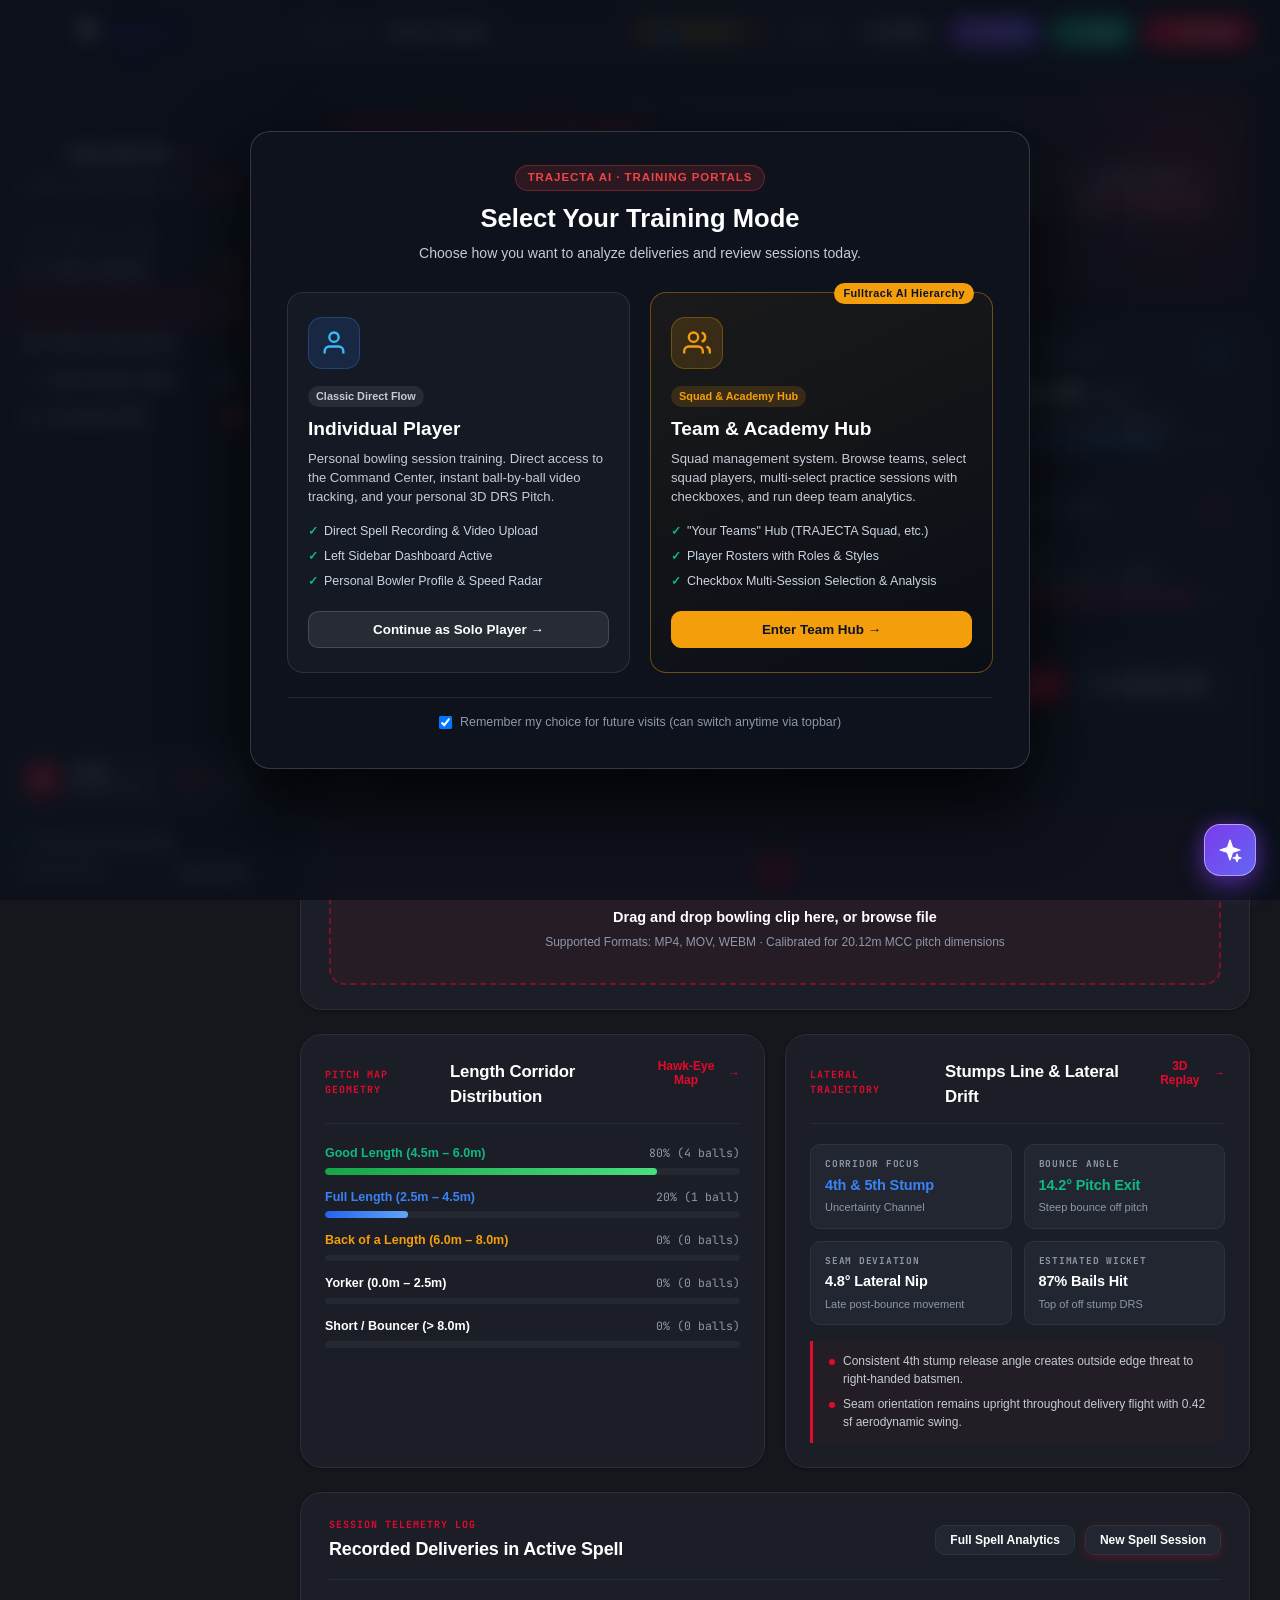
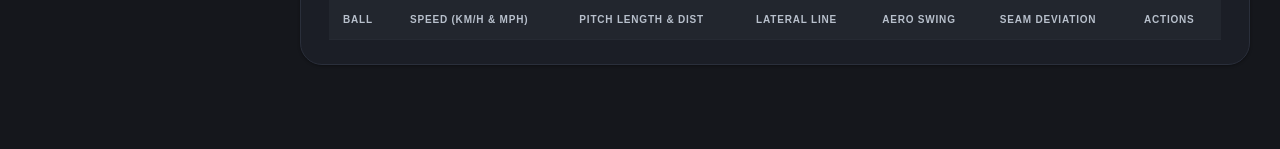
==== commit 67f22b4e: "feat: Trajecta.ai single-camera cricket ball tracking and Gemma coach intelligence" ====
--- a/web/static/index.html
+++ b/web/static/index.html
@@ -9,7 +9,7 @@
   <link rel="preconnect" href="https://fonts.googleapis.com">
   <link rel="preconnect" href="https://fonts.gstatic.com" crossorigin>
   <link href="https://fonts.googleapis.com/css2?family=Outfit:wght@400;500;600;700;800&family=JetBrains+Mono:wght@400;500;600;700&display=swap" rel="stylesheet">
-  <link rel="stylesheet" href="/styles.css">
+  <link rel="stylesheet" href="/styles.css?v=2.6.0">
   <!-- Three.js 3D Stadium DRS Engine -->
   <script src="https://cdnjs.cloudflare.com/ajax/libs/three.js/r128/three.min.js"></script>
   <script src="https://cdn.jsdelivr.net/npm/three@0.128.0/examples/js/controls/OrbitControls.js"></script>
@@ -181,6 +181,16 @@
           <button type="button" class="btn-topbar-stadium" onclick="openStadiumDRSModal()" title="View in 3D Narendra Modi Stadium DRS">
             <svg width="13" height="13" viewBox="0 0 24 24" fill="none" stroke="currentColor" stroke-width="2"><path d="M21 16V8a2 2 0 0 0-1-1.73l-7-4a2 2 0 0 0-2 0l-7 4A2 2 0 0 0 3 8v8a2 2 0 0 0 1 1.73l7 4a2 2 0 0 0 2 0l7-4A2 2 0 0 0 21 16z"/></svg>
             <span class="btn-text">3D DRS</span>
+          </button>
+
+          <button type="button" class="btn-topbar-ask-ai" onclick="openAskGemmaModal()" title="Ask Trajecta AI Copilot (Google Gemma)" style="background:linear-gradient(135deg, #7C3AED 0%, #4F46E5 100%); color:#FFFFFF; border:1px solid rgba(255,255,255,0.3); border-radius:9999px; padding:6px 14px; font-family:'Outfit', sans-serif; font-size:12.5px; font-weight:700; display:flex; align-items:center; gap:6px; cursor:pointer; box-shadow:0 4px 14px rgba(124,58,237,0.35);">
+            <span style="font-size:13px;">✨</span>
+            <span class="btn-text">Ask AI</span>
+          </button>
+
+          <button type="button" class="btn-topbar-done" id="btn-topbar-done" onclick="finishCurrentSpellAndSave()" title="Complete spell & sync to Coastal Warriors Team Portal">
+            <svg width="13" height="13" viewBox="0 0 24 24" fill="none" stroke="currentColor" stroke-width="2.5"><polyline points="20 6 9 17 4 12"/></svg>
+            <span>Done</span>
           </button>
 
           <button type="button" class="btn-topbar-new-spell" onclick="showNewSessionScreen()" title="Start New Bowling Spell">
@@ -661,10 +671,11 @@
                 <span>3D Stadium DRS</span>
               </button>
 
-              <button type="button" class="btn-psh-upload" onclick="document.getElementById('file-input')?.click()" title="Upload Delivery Video">
+              <button type="button" class="btn-psh-upload" id="btn-psh-upload" onclick="triggerPlayerVideoUpload()" title="Upload Delivery Video to Player Profile">
                 <svg width="15" height="15" viewBox="0 0 24 24" fill="none" stroke="currentColor" stroke-width="2"><path d="M21 15v4a2 2 0 0 1-2 2H5a2 2 0 0 1-2-2v-4"/><polyline points="17 8 12 3 7 8"/><line x1="12" y1="3" x2="12" y2="15"/></svg>
                 <span>+ Upload Video</span>
               </button>
+              <input type="file" id="psh-video-upload-input" accept="video/mp4,video/mov,video/quicktime,video/webm,video/avi" style="display:none;" onchange="handlePlayerProfileVideoUpload(event)" />
 
               <button type="button" class="btn-psh-profile" onclick="openPlayerProfileFromSessions()" title="View Player Profile">
                 <svg width="15" height="15" viewBox="0 0 24 24" fill="none" stroke="currentColor" stroke-width="2"><path d="M20 21v-2a4 4 0 0 0-4-4H8a4 4 0 0 0-4 4v2"/><circle cx="12" cy="7" r="4"/></svg>
@@ -837,38 +848,8 @@
               </tbody>
             </table>
           </div>
-
-          <!-- 6. STICKY SESSION SELECTION ACTION BAR (APPEARS ON SELECTION) -->
-          <div class="ps-sticky-action-bar hidden" id="ps-sticky-action-bar">
-            <div class="ps-sticky-left">
-              <label class="ps-sticky-checkbox-label">
-                <input type="checkbox" id="ps-sticky-select-all-check" checked onchange="toggleSelectAllPlayerSessions()" />
-                <span id="ps-sticky-select-all-label">Select All (9)</span>
-              </label>
-
-              <button type="button" class="btn-ps-sticky-deselect" onclick="deselectAllPlayerSessions()">
-                <svg width="14" height="14" viewBox="0 0 24 24" fill="none" stroke="currentColor" stroke-width="2.2"><path d="M3 12a9 9 0 1 0 9-9 9.75 9.75 0 0 0-6.74 2.74L3 8"/><path d="M3 3v5h5"/></svg>
-                <span>Deselect All</span>
-              </button>
-
-              <div class="ps-sticky-divider"></div>
-
-              <div class="ps-sticky-summary">
-                <span class="ps-sticky-count-text" id="ps-sticky-count-text">2 sessions selected</span>
-                <span class="ps-sticky-subtext">You can analyze multiple sessions together</span>
-              </div>
-            </div>
-
-            <div class="ps-sticky-right">
-              <button type="button" id="btn-ps-sticky-analyze" class="btn-ps-sticky-analyze" onclick="analyzeSelectedPlayerSessions()">
-                <svg width="17" height="17" viewBox="0 0 24 24" fill="currentColor"><polygon points="13 2 3 14 12 14 11 22 21 10 12 10 13 2"/></svg>
-                <span id="btn-ps-sticky-analyze-label">Analyze Selected Sessions (2)</span>
-                <svg width="16" height="16" viewBox="0 0 24 24" fill="none" stroke="currentColor" stroke-width="2.5"><polyline points="9 18 15 12 9 6"/></svg>
-              </button>
-            </div>
-          </div>
-
         </section>
+
 
         <!-- ========================================================
              FULLTRACK AI WORKFLOW VIEW 4: TEAM PLAYER DELIVERIES ANALYSIS
@@ -1095,7 +1076,13 @@
                     <p class="tsh-sub">Interactive analysis charts — one row; swipe or scroll horizontally</p>
                   </div>
                 </div>
-                <button type="button" class="tsh-collapse-btn" onclick="toggleTGraphsSection('tgraphs-perf-body', this)" aria-label="Toggle Section">—</button>
+                <div class="tsh-actions" style="display:flex; align-items:center; gap:8px;">
+                  <button type="button" class="btn-coach-insights-pill" id="btn-perf-coach-review" onclick="openAICoachInsights()" title="Open Coach Review, Next Targets & Field Points">
+                    <span>🏆</span>
+                    <span>Coach Review & Field</span>
+                  </button>
+                  <button type="button" class="tsh-collapse-btn" onclick="toggleTGraphsSection('tgraphs-perf-body', this)" aria-label="Toggle Section">—</button>
+                </div>
               </div>
               <div class="tgraphs-section-body" id="tgraphs-perf-body">
                 <div class="tgraphs-row-scroll" id="perf-vis-scroll-track">
@@ -2322,7 +2309,7 @@
           <div class="form-grid-2">
             <div class="form-item">
               <label for="hero-bowler-name">Bowler Name</label>
-              <input type="text" id="hero-bowler-name" class="input-light" placeholder="e.g. Jasprit Bumrah" required />
+              <input type="text" id="hero-bowler-name" class="input-light" value="ss" placeholder="ss (Captain)" required />
             </div>
             <div class="form-item">
               <label for="hero-bowling-style">Bowling Style</label>
@@ -2340,7 +2327,7 @@
 
           <div class="form-item">
             <label for="hero-session-name">Spell / Session Title</label>
-            <input type="text" id="hero-session-name" class="input-light" placeholder="e.g. Morning Spell - Outside Off Channel" required />
+            <input type="text" id="hero-session-name" class="input-light" value="Spell - Good Length Channel" placeholder="e.g. Spell - Good Length Channel" required />
           </div>
 
           <div class="form-item">
@@ -2355,7 +2342,7 @@
 
 
           <div class="hero-action-row">
-            <button type="submit" class="btn-start-spell">
+            <button type="submit" class="btn-start-spell" id="btn-start-session-hero">
               <svg width="14" height="14" viewBox="0 0 24 24" fill="none" stroke="currentColor" stroke-width="2.5"><polygon points="5 3 19 12 5 21 5 3"/></svg>
               <span>Start Session &amp; Upload Deliveries</span>
             </button>
@@ -2413,6 +2400,11 @@
               <span class="progress-unit">Deliveries</span>
             </div>
           </div>
+          <button type="button" class="btn-spell-done" id="btn-spell-done" onclick="finishCurrentSpellAndSave()" title="Complete spell & sync to Coastal Warriors Team Portal">
+            <svg width="13" height="13" viewBox="0 0 24 24" fill="none" stroke="currentColor" stroke-width="2.5"><polyline points="20 6 9 17 4 12"/></svg>
+            <span>Done</span>
+          </button>
+
           <button type="button" class="btn-quick-new" onclick="showNewSessionScreen()">
             <svg width="12" height="12" viewBox="0 0 24 24" fill="none" stroke="currentColor" stroke-width="2.5"><line x1="12" y1="5" x2="12" y2="19"/><line x1="5" y1="12" x2="19" y2="12"/></svg>
             <span>New Spell</span>
@@ -3069,8 +3061,38 @@
   </div>
 
   <!-- ========================================================
-       MODAL: EDIT BOWLER & SPELL PROFILE
+       STICKY SESSION SELECTION ACTION BAR (DIRECT CHILD OF BODY: GUARANTEED FIXED TO VIEWPORT AT ALL TIMES)
   ======================================================== -->
+  <div class="ps-sticky-action-bar hidden" id="ps-sticky-action-bar">
+    <div class="ps-sticky-left">
+      <label class="ps-sticky-checkbox-label">
+        <input type="checkbox" id="ps-sticky-select-all-check" checked onchange="toggleSelectAllPlayerSessions()" />
+        <span id="ps-sticky-select-all-label">Select All (5)</span>
+      </label>
+
+      <button type="button" class="btn-ps-sticky-deselect" onclick="deselectAllPlayerSessions()">
+        <svg width="14" height="14" viewBox="0 0 24 24" fill="none" stroke="currentColor" stroke-width="2.2"><path d="M3 12a9 9 0 1 0 9-9 9.75 9.75 0 0 0-6.74 2.74L3 8"/><path d="M3 3v5h5"/></svg>
+        <span>Deselect All</span>
+      </button>
+
+      <div class="ps-sticky-divider"></div>
+
+      <div class="ps-sticky-summary">
+        <span class="ps-sticky-count-text" id="ps-sticky-count-text">2 sessions selected</span>
+        <span class="ps-sticky-subtext">You can analyze multiple sessions together</span>
+      </div>
+    </div>
+
+    <div class="ps-sticky-right">
+
+      <button type="button" id="btn-ps-sticky-analyze" class="btn-ps-sticky-analyze" onclick="analyzeSelectedPlayerSessions()">
+        <svg width="17" height="17" viewBox="0 0 24 24" fill="currentColor"><polygon points="13 2 3 14 12 14 11 22 21 10 12 10 13 2"/></svg>
+        <span id="btn-ps-sticky-analyze-label">Analyze Selected Sessions (2)</span>
+        <svg width="16" height="16" viewBox="0 0 24 24" fill="none" stroke="currentColor" stroke-width="2.5"><polyline points="9 18 15 12 9 6"/></svg>
+      </button>
+    </div>
+  </div>
+
   <div id="edit-bowler-modal" class="custom-modal-backdrop hidden" onclick="onEditBowlerBackdropClick(event)">
     <div class="custom-modal-card edit-bowler-modal-card">
       <div class="custom-modal-header">
@@ -4636,6 +4658,8 @@
         <button type="button" class="btn-primary" onclick="closeSwingForceModal()">Got it</button>
       </div>
     </div>
+  </div>
+
   <!-- ========================================================
        MODAL: SESSION VIDEO PREVIEW
   ======================================================== -->
@@ -4971,9 +4995,742 @@
     </div>
   </div>
 
+  <!-- ========================================================
+       GOOGLE GEMMA AI: ASK TRAJECTA COPILOT MODAL
+  ======================================================== -->
+  <div id="modal-ask-gemma" class="ai-drawer-overlay hidden" onclick="if(event.target===this) closeAskGemmaModal()">
+    <div class="ai-drawer" id="ai-assistant-drawer" onclick="event.stopPropagation()">
+      <!-- Header -->
+      <div class="ai-drawer-header">
+        <div class="ai-drawer-brand">
+          <div class="ai-drawer-avatar">
+            <svg width="20" height="20" viewBox="0 0 24 24" fill="#FFFFFF" stroke="#FFFFFF" stroke-width="1.2" stroke-linecap="round" stroke-linejoin="round">
+              <path d="M12 2L14.5 9.5L22 12L14.5 14.5L12 22L9.5 14.5L2 12L9.5 9.5L12 2Z"/>
+              <path d="M19 16L20 19L23 20L20 21L19 24L18 21L15 20L18 19L19 16Z"/>
+            </svg>
+          </div>
+          <div>
+            <h3 class="ai-drawer-title">CricketVision AI</h3>
+            <p class="ai-drawer-subtitle">Your cricket analytics assistant</p>
+          </div>
+        </div>
+        <button type="button" class="ai-drawer-close-btn" onclick="closeAskGemmaModal()" aria-label="Close Assistant">
+          <svg width="18" height="18" viewBox="0 0 24 24" fill="none" stroke="currentColor" stroke-width="2.2" stroke-linecap="round" stroke-linejoin="round">
+            <line x1="18" y1="6" x2="6" y2="18"></line>
+            <line x1="6" y1="6" x2="18" y2="18"></line>
+          </svg>
+        </button>
+      </div>
+
+      <!-- Powered by Gamma Identity Banner -->
+      <div class="ai-powered-banner">
+        <div class="gamma-badge-icon">
+          <svg width="26" height="26" viewBox="0 0 32 32" fill="none">
+            <path d="M7 11L16 5L25 11V21L16 27L7 21V11Z" fill="url(#gamma-banner-grad-1)"/>
+            <path d="M16 5L25 11L16 16.5L7 11L16 5Z" fill="url(#gamma-banner-grad-2)" opacity="0.95"/>
+            <path d="M16 16.5V27L25 21V11L16 16.5Z" fill="url(#gamma-banner-grad-3)" opacity="0.85"/>
+            <path d="M16 16.5L7 21V11L16 16.5Z" fill="url(#gamma-banner-grad-4)" opacity="0.7"/>
+            <defs>
+              <linearGradient id="gamma-banner-grad-1" x1="7" y1="5" x2="25" y2="27" gradientUnits="userSpaceOnUse">
+                <stop stop-color="#F43F5E"/>
+                <stop offset="0.5" stop-color="#8B5CF6"/>
+                <stop offset="1" stop-color="#3B82F6"/>
+              </linearGradient>
+              <linearGradient id="gamma-banner-grad-2" x1="7" y1="5" x2="25" y2="16.5">
+                <stop stop-color="#FB7185"/>
+                <stop offset="1" stop-color="#C084FC"/>
+              </linearGradient>
+              <linearGradient id="gamma-banner-grad-3" x1="16" y1="11" x2="25" y2="27">
+                <stop stop-color="#8B5CF6"/>
+                <stop offset="1" stop-color="#2563EB"/>
+              </linearGradient>
+              <linearGradient id="gamma-banner-grad-4" x1="7" y1="11" x2="16" y2="27">
+                <stop stop-color="#EC4899"/>
+                <stop offset="1" stop-color="#7C3AED"/>
+              </linearGradient>
+            </defs>
+          </svg>
+        </div>
+        <div class="ai-powered-text">
+          <div class="ai-powered-title">Powered by Gemma</div>
+          <div class="ai-powered-desc">AI cricket intelligence, analysis and biomechanical insights</div>
+        </div>
+      </div>
+
+      <!-- Navigation Tabs: Chat, Outputs, History -->
+      <div class="ai-drawer-tabs">
+        <button type="button" class="ai-drawer-tab active" id="tab-btn-chat" onclick="switchAIAssistantTab('chat')">
+          <svg width="15" height="15" viewBox="0 0 24 24" fill="none" stroke="currentColor" stroke-width="2" stroke-linecap="round" stroke-linejoin="round">
+            <path d="M21 15a2 2 0 0 1-2 2H7l-4 4V5a2 2 0 0 1 2-2h14a2 2 0 0 1 2 2z"/>
+          </svg>
+          <span>Chat</span>
+        </button>
+        <button type="button" class="ai-drawer-tab" id="tab-btn-outputs" onclick="switchAIAssistantTab('outputs')">
+          <svg width="15" height="15" viewBox="0 0 24 24" fill="none" stroke="currentColor" stroke-width="2" stroke-linecap="round" stroke-linejoin="round">
+            <rect x="3" y="3" width="7" height="7"/><rect x="14" y="3" width="7" height="7"/><rect x="14" y="14" width="7" height="7"/><rect x="3" y="14" width="7" height="7"/>
+          </svg>
+          <span>Outputs</span>
+        </button>
+        <button type="button" class="ai-drawer-tab" id="tab-btn-history" onclick="switchAIAssistantTab('history')">
+          <svg width="15" height="15" viewBox="0 0 24 24" fill="none" stroke="currentColor" stroke-width="2" stroke-linecap="round" stroke-linejoin="round">
+            <circle cx="12" cy="12" r="10"/><polyline points="12 6 12 12 16 14"/>
+          </svg>
+          <span>History</span>
+        </button>
+      </div>
+
+      <!-- Scrollable Drawer Body -->
+      <div class="ai-drawer-body">
+        <!-- 1. CHAT TAB -->
+        <div class="ai-tab-panel active" id="panel-ai-chat">
+          <!-- Chat Stream -->
+          <div class="ai-chat-stream" id="gemma-chat-stream">
+            <!-- Initial User & Gemma Card (matching reference image) -->
+            <div class="ai-msg-row ai-msg-user">
+              <div class="ai-user-avatar">
+                <svg width="14" height="14" viewBox="0 0 24 24" fill="none" stroke="#2563EB" stroke-width="2.2" stroke-linecap="round" stroke-linejoin="round"><path d="M20 21v-2a4 4 0 0 0-4-4H8a4 4 0 0 0-4 4v2"/><circle cx="12" cy="7" r="4"/></svg>
+              </div>
+              <div class="ai-user-bubble">
+                Analyze the bowling performance of Stumps XI from the last 3 sessions and give key insights.
+              </div>
+            </div>
+
+            <!-- Gemma Response Card -->
+            <div class="gamma-response-card gemma-response-card" id="gamma-card-initial">
+              <div class="gamma-card-top">
+                <div class="gamma-source-tag">
+                  <span class="gamma-logo-mini">
+                    <svg width="18" height="18" viewBox="0 0 32 32" fill="none">
+                      <path d="M7 11L16 5L25 11V21L16 27L7 21V11Z" fill="url(#gamma-banner-grad-1)"/>
+                      <path d="M16 5L25 11L16 16.5L7 11L16 5Z" fill="url(#gamma-banner-grad-2)" opacity="0.95"/>
+                      <path d="M16 16.5V27L25 21V11L16 16.5Z" fill="url(#gamma-banner-grad-3)" opacity="0.85"/>
+                      <path d="M16 16.5L7 21V11L16 16.5Z" fill="url(#gamma-banner-grad-4)" opacity="0.7"/>
+                    </svg>
+                  </span>
+                  <strong class="gamma-brand-name gemma-brand-name">Gemma</strong>
+                  <span class="gamma-tag-text">Analysis</span>
+                </div>
+                <span class="gamma-badge-completed">Completed</span>
+              </div>
+
+              <div class="gamma-title-group">
+                <h4 class="gamma-report-title">Bowling Performance Analysis</h4>
+                <p class="gamma-report-subtitle">Stumps XI • Last 3 Sessions</p>
+              </div>
+
+              <!-- Metric Cards Grid -->
+              <div class="gamma-metrics-grid">
+                <div class="gamma-stat-card">
+                  <div class="gsc-header">
+                    <span class="gsc-icon gsc-icon-blue">
+                      <svg width="13" height="13" viewBox="0 0 24 24" fill="none" stroke="#2563EB" stroke-width="2.2"><circle cx="12" cy="12" r="10"/><path d="M16.2 7.8l-4.2 4.2"/><circle cx="12" cy="12" r="1"/></svg>
+                    </span>
+                    <span class="gsc-label">Avg. Speed</span>
+                  </div>
+                  <div class="gsc-value">126.5 km/h</div>
+                </div>
+
+                <div class="gamma-stat-card">
+                  <div class="gsc-header">
+                    <span class="gsc-icon gsc-icon-green">
+                      <svg width="13" height="13" viewBox="0 0 24 24" fill="none" stroke="#059669" stroke-width="2.2"><circle cx="12" cy="12" r="10"/><circle cx="12" cy="12" r="6"/><circle cx="12" cy="12" r="2"/></svg>
+                    </span>
+                    <span class="gsc-label">Line Accuracy</span>
+                  </div>
+                  <div class="gsc-value gsc-value-green">72%</div>
+                </div>
+
+                <div class="gamma-stat-card">
+                  <div class="gsc-header">
+                    <span class="gsc-icon gsc-icon-purple">
+                      <svg width="13" height="13" viewBox="0 0 24 24" fill="none" stroke="#7C3AED" stroke-width="2.2"><line x1="18" y1="20" x2="18" y2="10"/><line x1="12" y1="20" x2="12" y2="4"/><line x1="6" y1="20" x2="6" y2="14"/></svg>
+                    </span>
+                    <span class="gsc-label">Length (Good)</span>
+                  </div>
+                  <div class="gsc-value gsc-value-purple">46%</div>
+                </div>
+              </div>
+
+              <!-- Key Insights Block -->
+              <div class="gamma-insights-section">
+                <div class="gamma-insights-header">
+                  <svg width="15" height="15" viewBox="0 0 24 24" fill="none" stroke="#7C3AED" stroke-width="2.2" stroke-linecap="round" stroke-linejoin="round">
+                    <path d="M3 3v18h18"/><path d="M18 17V9"/><path d="M13 17V5"/><path d="M8 17v-3"/>
+                  </svg>
+                  <span>Key Insights</span>
+                </div>
+                <ul class="gamma-insights-list">
+                  <li><span class="gamma-insight-bullet"></span><span>Consistent pace, average speed at <strong>126.5 km/h</strong>.</span></li>
+                  <li><span class="gamma-insight-bullet"></span><span>Good length % improved by <strong>12%</strong> vs previous sessions.</span></li>
+                  <li><span class="gamma-insight-bullet"></span><span>Slightly higher drift towards leg side (<strong>28%</strong>).</span></li>
+                  <li><span class="gamma-insight-bullet"></span><span>Focus on maintaining a <strong>tighter off-stump line</strong>.</span></li>
+                </ul>
+              </div>
+
+              <!-- Action Bar -->
+              <div class="gamma-actions-row">
+                <button type="button" class="gamma-act-btn" onclick="copyGemmaResponse(this)" title="Copy Analysis">
+                  <svg width="13" height="13" viewBox="0 0 24 24" fill="none" stroke="currentColor" stroke-width="2"><rect x="9" y="9" width="13" height="13" rx="2" ry="2"/><path d="M5 15H4a2 2 0 0 1-2-2V4a2 2 0 0 1 2-2h9a2 2 0 0 1 2 2v1"/></svg>
+                  <span>Copy</span>
+                </button>
+                <button type="button" class="gamma-act-btn" onclick="regenerateGemmaPrompt('Analyze the bowling performance of Stumps XI from the last 3 sessions and give key insights.')" title="Regenerate Analysis">
+                  <svg width="13" height="13" viewBox="0 0 24 24" fill="none" stroke="currentColor" stroke-width="2"><polyline points="23 4 23 10 17 10"/><path d="M20.49 15a9 9 0 1 1-2.12-9.36L23 10"/></svg>
+                  <span>Regenerate</span>
+                </button>
+                <button type="button" class="gamma-act-btn" onclick="exportGemmaReport(this)" title="Export Report">
+                  <svg width="13" height="13" viewBox="0 0 24 24" fill="none" stroke="currentColor" stroke-width="2"><path d="M21 15v4a2 2 0 0 1-2 2H5a2 2 0 0 1-2-2v-4"/><polyline points="7 10 12 15 17 10"/><line x1="12" y1="15" x2="12" y2="3"/></svg>
+                  <span>Export</span>
+                </button>
+                <button type="button" class="gamma-act-btn" onclick="shareGemmaReport(this)" title="Share Report">
+                  <svg width="13" height="13" viewBox="0 0 24 24" fill="none" stroke="currentColor" stroke-width="2"><circle cx="18" cy="5" r="3"/><circle cx="6" cy="12" r="3"/><circle cx="18" cy="19" r="3"/><line x1="8.59" y1="13.51" x2="15.42" y2="17.49"/><line x1="15.41" y1="6.51" x2="8.59" y2="10.49"/></svg>
+                  <span>Share</span>
+                </button>
+              </div>
+            </div>
+          </div>
+        </div>
+
+        <!-- 2. OUTPUTS TAB -->
+        <div class="ai-tab-panel" id="panel-ai-outputs" style="display:none;">
+          <div class="ai-outputs-container">
+            <div class="ai-section-title">Compiled Analytics & Blueprints</div>
+            <div class="ai-output-cards-list">
+              <div class="ai-output-item-card" onclick="openAICoachInsights()">
+                <div class="aoc-badge">COACH REVIEW</div>
+                <h5 class="aoc-title">Tactical Field & Spell Appraisal</h5>
+                <p class="aoc-desc">Session breakdown with custom pitch dispersion, corridor targets, and tactical fielding map.</p>
+                <span class="aoc-link">Open Review &rarr;</span>
+              </div>
+              <div class="ai-output-item-card" onclick="openAITrainingPlan()">
+                <div class="aoc-badge aoc-badge-orange">TRAINING BLUEPRINT</div>
+                <h5 class="aoc-title">Next-Session Bowling Blueprint</h5>
+                <p class="aoc-desc">Telemetry-calibrated prescription drills to tighten dispersion and enhance velocity retention.</p>
+                <span class="aoc-link">Open Blueprint &rarr;</span>
+              </div>
+            </div>
+          </div>
+        </div>
+
+        <!-- 3. HISTORY TAB -->
+        <div class="ai-tab-panel" id="panel-ai-history" style="display:none;">
+          <div class="ai-history-container">
+            <div class="ai-section-title">Recent Assistant Queries</div>
+            <div class="ai-history-list" id="ai-history-list">
+              <div class="ai-history-item" onclick="submitQuickGemmaPrompt('Analyze the bowling performance of Stumps XI from the last 3 sessions and give key insights.')">
+                <div class="ahi-query">Analyze the bowling performance of Stumps XI from the last 3 sessions and give key insights.</div>
+                <div class="ahi-time">Today, 10:30 AM • Stumps XI</div>
+              </div>
+              <div class="ai-history-item" onclick="submitQuickGemmaPrompt('What did this bowler do well in this session and what should his target be next session?')">
+                <div class="ahi-query">What did this bowler do well in this session and what should his target be next session?</div>
+                <div class="ahi-time">Yesterday, 4:15 PM • player_ss</div>
+              </div>
+              <div class="ai-history-item" onclick="submitQuickGemmaPrompt('Suggest optimal field points and positions based on my pitch dispersion map')">
+                <div class="ahi-query">Suggest optimal field points and positions based on my pitch dispersion map</div>
+                <div class="ahi-time">2 days ago • Coastal Warriors</div>
+              </div>
+            </div>
+          </div>
+        </div>
+      </div>
+
+      <!-- Bottom Prompt Composer (Sticky & Always Accessible) -->
+      <div class="ai-composer-wrapper">
+        <form class="ai-composer-form" onsubmit="submitGemmaChat(event)">
+          <div class="ai-composer-box">
+            <span class="ai-composer-sparkle-icon">
+              <svg width="16" height="16" viewBox="0 0 24 24" fill="none" stroke="#7C3AED" stroke-width="2.2" stroke-linecap="round" stroke-linejoin="round">
+                <path d="M12 2L14.5 9.5L22 12L14.5 14.5L12 22L9.5 14.5L2 12L9.5 9.5L12 2Z"/>
+                <path d="M19 16L20 19L23 20L20 21L19 24L18 21L15 20L18 19L19 16Z"/>
+              </svg>
+            </span>
+            <input type="text" id="gemma-chat-input" class="ai-composer-input" placeholder="Ask about teams, players, sessions, or analysis..." autocomplete="off" />
+            <button type="submit" id="btn-gemma-send" class="ai-composer-send-btn" title="Send Question">
+              <svg width="15" height="15" viewBox="0 0 24 24" fill="none" stroke="currentColor" stroke-width="2.5" stroke-linecap="round" stroke-linejoin="round">
+                <line x1="22" y1="2" x2="11" y2="13"/>
+                <polygon points="22 2 15 22 11 13 2 9 22 2"/>
+              </svg>
+            </button>
+          </div>
+        </form>
+      </div>
+    </div>
+  </div>
+
+  <!-- ========================================================
+       GOOGLE GEMMA AI: NEXT-SESSION TRAINING BLUEPRINT MODAL
+  ======================================================== -->
+  <div id="modal-gemma-plan" class="custom-modal-backdrop hidden" onclick="if(event.target===this) closeAITrainingPlan()">
+    <div class="custom-modal-card gemma-plan-card">
+      <div class="custom-modal-header gemma-plan-header">
+        <div>
+          <div class="gemma-badge-row">
+            <span class="gemma-ai-pill">✨ GOOGLE GEMMA AI PLANNER</span>
+            <span class="gemma-weakness-pill" id="gemma-plan-badge">Weakness Target</span>
+          </div>
+          <h3 class="gemma-modal-title" id="gemma-plan-title">Next-Session Bowling Blueprint</h3>
+          <p class="gemma-modal-sub" id="gemma-plan-sub">Telemetry-calibrated prescription drills designed to tighten dispersion.</p>
+        </div>
+        <button type="button" class="btn-close-modal" onclick="closeAITrainingPlan()" aria-label="Close dialog">&times;</button>
+      </div>
+
+      <div class="gemma-plan-body" id="gemma-plan-body">
+        <div style="text-align:center; padding: 36px; color:#A4AAB8;">
+          <div class="engine-pulse-dot" style="margin:0 auto 12px; width:12px; height:12px;"></div>
+          <p>Analyzing telemetry and generating drills blueprint with Google Gemma...</p>
+        </div>
+      </div>
+
+      <div class="apw-footer">
+        <button type="button" class="btn-modal-cancel" onclick="closeAITrainingPlan()">Close Blueprint</button>
+        <button type="button" class="btn-primary" onclick="window.print()">
+          <svg width="14" height="14" viewBox="0 0 24 24" fill="none" stroke="currentColor" stroke-width="2"><polyline points="6 9 6 2 18 2 18 9"/><path d="M6 18H4a2 2 0 0 1-2-2v-5a2 2 0 0 1 2-2h16a2 2 0 0 1 2 2v5a2 2 0 0 1-2 2h-2"/><rect x="6" y="14" width="12" height="8"/></svg>
+          <span>Print / Export Blueprint</span>
+        </button>
+      </div>
+    </div>
+  </div>
+
+  <!-- ========================================================
+       GOOGLE GEMMA AI: COACH INSIGHTS & NEXT TARGETS MODAL
+  ======================================================== -->
+  <div id="modal-gemma-coach" class="coach-modal-backdrop hidden" onclick="if(event.target===this) closeAICoachInsights()">
+    <div class="coach-modal-container">
+      <!-- Top Title Bar -->
+      <div class="coach-modal-topbar">
+        <div class="coach-modal-topbar-left">
+          <div class="coach-brand-logo">
+            <svg width="20" height="20" viewBox="0 0 24 24" fill="none">
+              <circle cx="12" cy="12" r="9" stroke="#EF4444" stroke-width="2.2"/>
+              <path d="M7 7C9.5 9.5 14.5 14.5 17 17" stroke="#EF4444" stroke-width="2.2" stroke-linecap="round"/>
+              <path d="M10 5C11.5 6.5 13.5 8.5 15 10" stroke="#EF4444" stroke-width="1.6" stroke-dasharray="2 2"/>
+              <path d="M9 14C10.5 15.5 12.5 17.5 14 19" stroke="#EF4444" stroke-width="1.6" stroke-dasharray="2 2"/>
+            </svg>
+            <span class="coach-brand-name">CricketVision AI</span>
+          </div>
+          <span class="coach-topbar-divider">|</span>
+          <span class="coach-topbar-title">Coach Review & Tactical Field Report</span>
+        </div>
+        <button type="button" class="coach-topbar-close" onclick="closeAICoachInsights()" aria-label="Close dialog">&times;</button>
+      </div>
+
+      <!-- Scrollable Report Body -->
+      <div class="coach-report-scroll" id="gemma-coach-body">
+        <div class="coach-loading-state">
+          <div class="coach-pulse-orb"></div>
+          <h4 style="color:#FFFFFF; margin:0 0 6px; font-size:16px;">Analyzing Spell & Synthesizing Coach Review</h4>
+          <p style="font-size:13px; margin:0; color:#94A3B8;">Evaluating pitch clusters, velocity retention, and tactical field settings with Google Gemma...</p>
+        </div>
+      </div>
+
+      <!-- Bottom Sticky Action Bar -->
+      <div class="coach-footer-bar">
+        <button type="button" class="coach-btn-secondary" onclick="closeAICoachInsights()">
+          <svg width="15" height="15" viewBox="0 0 24 24" fill="none" stroke="currentColor" stroke-width="2.2"><line x1="18" y1="6" x2="6" y2="18"></line><line x1="6" y1="6" x2="18" y2="18"></line></svg>
+          <span>Close Review</span>
+        </button>
+        <button type="button" class="coach-btn-secondary" onclick="openAIConfigModal()">
+          <svg width="15" height="15" viewBox="0 0 24 24" fill="none" stroke="currentColor" stroke-width="2"><circle cx="12" cy="12" r="3"/><path d="M19.4 15a1.65 1.65 0 0 0 .33 1.82l.06.06a2 2 0 0 1 0 2.83 2 2 0 0 1-2.83 0l-.06-.06a1.65 1.65 0 0 0-1.82-.33 1.65 1.65 0 0 0-1 1.51V21a2 2 0 0 1-2 2 2 2 0 0 1-2-2v-.09A1.65 1.65 0 0 0 9 19.4a1.65 1.65 0 0 0-1.82.33l-.06.06a2 2 0 0 1-2.83 0 2 2 0 0 1 0-2.83l.06-.06a1.65 1.65 0 0 0 .33-1.82 1.65 1.65 0 0 0-1.51-1H3a2 2 0 0 1-2-2 2 2 0 0 1 2-2h.09A1.65 1.65 0 0 0 4.6 9a1.65 1.65 0 0 0-.33-1.82l-.06-.06a2 2 0 0 1 0-2.83 2 2 0 0 1 2.83 0l.06.06a1.65 1.65 0 0 0 1.82.33H9a1.65 1.65 0 0 0 1-1.51V3a2 2 0 0 1 2-2 2 2 0 0 1 2 2v.09a1.65 1.65 0 0 0 1 1.51 1.65 1.65 0 0 0 1.82-.33l.06-.06a2 2 0 0 1 2.83 0 2 2 0 0 1 0 2.83l-.06.06a1.65 1.65 0 0 0-.33 1.82V9a1.65 1.65 0 0 0 1.51 1H21a2 2 0 0 1 2 2 2 2 0 0 1-2 2h-.09a1.65 1.65 0 0 0-1.51 1z"/></svg>
+          <span>API Key Settings</span>
+        </button>
+        <button type="button" class="coach-btn-primary" onclick="window.print()">
+          <svg width="15" height="15" viewBox="0 0 24 24" fill="none" stroke="currentColor" stroke-width="2.2"><polyline points="6 9 6 2 18 2 18 9"/><path d="M6 18H4a2 2 0 0 1-2-2v-5a2 2 0 0 1 2-2h16a2 2 0 0 1 2 2v5a2 2 0 0 1-2 2h-2"/><rect x="6" y="14" width="12" height="8"/></svg>
+          <span>Print / Export Report</span>
+        </button>
+      </div>
+    </div>
+  </div>
+
+  <!-- ========================================================
+       GOOGLE GEMMA AI: API KEY CONFIGURATION MODAL
+  ======================================================== -->
+  <div id="modal-gemma-config" class="custom-modal-backdrop hidden" onclick="if(event.target===this) closeAIConfigModal()">
+    <div class="custom-modal-card" style="max-width:540px; background:#1A1D24; border:1px solid #343741; border-radius:16px;">
+      <div class="custom-modal-header" style="border-bottom:1px solid #2B2E38; padding:18px 22px;">
+        <div>
+          <div class="gemma-badge-row">
+            <span class="gemma-ai-pill">✨ GOOGLE GEMMA AI</span>
+            <span class="gemma-weakness-pill" id="gemma-config-status-badge">API Setup</span>
+          </div>
+          <h3 class="gemma-modal-title" style="margin:4px 0 0; font-size:18px;">Configure Google Gemma / Gemini API</h3>
+          <p class="gemma-modal-sub" style="margin:2px 0 0; font-size:12px;">Empower Trajecta with genuine Google Gemma AI generative capabilities.</p>
+        </div>
+        <button type="button" class="btn-close-modal" onclick="closeAIConfigModal()" aria-label="Close dialog">&times;</button>
+      </div>
+
+      <div style="padding: 20px 24px; display:flex; flex-direction:column; gap:16px;">
+        <div style="background:rgba(59,130,246,0.10); border:1px solid rgba(59,130,246,0.30); border-radius:10px; padding:14px 16px;">
+          <div style="display:flex; align-items:center; gap:8px; margin-bottom:6px;">
+            <svg width="18" height="18" viewBox="0 0 24 24" fill="none" stroke="#60A5FA" stroke-width="2"><circle cx="12" cy="12" r="10"/><line x1="12" y1="8" x2="12" y2="12"/><line x1="12" y1="16" x2="12.01" y2="16"/></svg>
+            <strong style="color:#93C5FD; font-size:13px;">Get Your Free API Key in 1-Click</strong>
+          </div>
+          <p style="color:#CBD5E1; font-size:12.5px; margin:0 0 10px; line-height:1.5;">
+            You can generate a free API key instantly at Google AI Studio. No credit card required.
+          </p>
+          <a href="https://aistudio.google.com/app/apikey" target="_blank" rel="noopener noreferrer" style="display:inline-flex; align-items:center; gap:6px; background:#2563EB; color:#FFFFFF; padding:6px 14px; border-radius:6px; font-size:12px; font-weight:700; text-decoration:none;">
+            <span>Open Google AI Studio (Get Key)</span>
+            <svg width="12" height="12" viewBox="0 0 24 24" fill="none" stroke="currentColor" stroke-width="2.5"><path d="M18 13v6a2 2 0 0 1-2 2H5a2 2 0 0 1-2-2V8a2 2 0 0 1 2-2h6"/><polyline points="15 3 21 3 21 9"/><line x1="10" y1="14" x2="21" y2="3"/></svg>
+          </a>
+        </div>
+
+        <div>
+          <label style="display:block; color:#E2E8F0; font-size:12.5px; font-weight:600; margin-bottom:6px;">Paste Google API Key (starts with AIzaSy...):</label>
+          <input type="password" id="input-gemma-api-key" class="gemma-input" style="width:100%; font-family:monospace; background:#0F1115; border:1px solid #343741; color:#FFFFFF; padding:10px 14px; border-radius:8px;" placeholder="AIzaSy..." />
+          <p style="color:#94A3B8; font-size:11.5px; margin:6px 0 0;">
+            Key is stored locally in your project's <code>.env</code> file.
+          </p>
+        </div>
+
+        <div id="gemma-config-alert" class="hidden" style="padding:10px 14px; border-radius:8px; font-size:12px;"></div>
+      </div>
+
+      <div class="apw-footer" style="padding:14px 22px; border-top:1px solid #2B2E38;">
+        <button type="button" class="btn-modal-cancel" onclick="closeAIConfigModal()">Cancel</button>
+        <button type="button" class="btn-primary" onclick="saveGemmaApiKey()">Save & Activate Key</button>
+      </div>
+    </div>
+  </div>
+
+  <script>
+    window.switchAIAssistantTab = function(tabName) {
+      ['chat', 'outputs', 'history'].forEach(function(t) {
+        var btn = document.getElementById('tab-btn-' + t);
+        var pnl = document.getElementById('panel-ai-' + t);
+        if (btn) btn.classList.toggle('active', t === tabName);
+        if (pnl) {
+          if (t === tabName) {
+            pnl.classList.add('active');
+            pnl.style.display = 'flex';
+          } else {
+            pnl.classList.remove('active');
+            pnl.style.display = 'none';
+          }
+        }
+      });
+    };
+
+    window.openAskGemmaModal = function() {
+      document.body.classList.add('ai-drawer-open');
+      var modal = document.getElementById('modal-ask-gemma');
+      if (modal) {
+        modal.classList.remove('hidden');
+        modal.style.display = 'flex';
+        modal.style.visibility = 'visible';
+        modal.style.opacity = '1';
+        modal.style.pointerEvents = 'auto';
+        modal.style.zIndex = '2147483647';
+        window.switchAIAssistantTab('chat');
+        var input = document.getElementById('gemma-chat-input');
+        if (input) setTimeout(function(){ input.focus(); }, 120);
+      }
+    };
+
+    window.closeAskGemmaModal = function() {
+      document.body.classList.remove('ai-drawer-open');
+      var modal = document.getElementById('modal-ask-gemma');
+      if (modal) {
+        modal.classList.add('hidden');
+        modal.style.display = 'none';
+        modal.style.pointerEvents = 'none';
+      }
+    };
+
+    window.toggleAskGemmaDrawer = function() {
+      var modal = document.getElementById('modal-ask-gemma');
+      if (modal && !modal.classList.contains('hidden') && modal.style.display !== 'none') {
+        window.closeAskGemmaModal();
+      } else {
+        window.openAskGemmaModal();
+      }
+    };
+
+    window.copyGemmaResponse = function(btn) {
+      var card = btn.closest('.gamma-response-card, .gemma-response-card');
+      if (!card) return;
+      var text = card.innerText;
+      if (navigator.clipboard) {
+        navigator.clipboard.writeText(text).then(function() {
+          var orig = btn.innerHTML;
+          btn.innerHTML = '<span style="color:#059669;">✓ Copied!</span>';
+          setTimeout(function(){ btn.innerHTML = orig; }, 1800);
+        });
+      }
+    };
+    window.copyGammaResponse = window.copyGemmaResponse;
+
+    window.regenerateGemmaPrompt = function(query) {
+      var input = document.getElementById('gemma-chat-input');
+      if (input) {
+        input.value = query;
+        window.submitGemmaChat(new Event('submit'));
+      }
+    };
+    window.regenerateGammaPrompt = window.regenerateGemmaPrompt;
+
+    window.exportGemmaReport = function(btn) {
+      window.print();
+    };
+    window.exportGammaReport = window.exportGemmaReport;
+
+    window.shareGemmaReport = function(btn) {
+      if (navigator.share) {
+        navigator.share({ title: 'CricketVision AI Analysis', text: window.location.href });
+      } else if (navigator.clipboard) {
+        navigator.clipboard.writeText(window.location.href);
+        var orig = btn.innerHTML;
+        btn.innerHTML = '<span style="color:#059669;">✓ Link Copied!</span>';
+        setTimeout(function(){ btn.innerHTML = orig; }, 1800);
+      }
+    };
+    window.shareGammaReport = window.shareGemmaReport;
+
+    window.submitQuickGemmaPrompt = function(promptText) {
+      window.openAskGemmaModal();
+      window.switchAIAssistantTab('chat');
+      var input = document.getElementById('gemma-chat-input');
+      if (input) {
+        input.value = promptText;
+        if (typeof window.submitGemmaChat === 'function') {
+          window.submitGemmaChat(new Event('submit'));
+        }
+      }
+    };
+
+    window.submitGemmaChat = async function(e) {
+      if (e && e.preventDefault) e.preventDefault();
+      var input = document.getElementById('gemma-chat-input');
+      var stream = document.getElementById('gemma-chat-stream');
+      if (!input || !stream) return;
+
+      var query = input.value.trim();
+      if (!query) return;
+
+      var esc = function(t) {
+        return String(t).replace(/&/g, '&amp;').replace(/</g, '&lt;').replace(/>/g, '&gt;').replace(/"/g, '&quot;');
+      };
+
+      // 1. Add User Message Row (Light Theme)
+      var userMsgEl = document.createElement('div');
+      userMsgEl.className = 'ai-msg-row ai-msg-user';
+      userMsgEl.innerHTML = '<div class="ai-user-avatar"><svg width="14" height="14" viewBox="0 0 24 24" fill="none" stroke="#2563EB" stroke-width="2.2" stroke-linecap="round" stroke-linejoin="round"><path d="M20 21v-2a4 4 0 0 0-4-4H8a4 4 0 0 0-4 4v2"/><circle cx="12" cy="7" r="4"/></svg></div><div class="ai-user-bubble">' + esc(query) + '</div>';
+      stream.appendChild(userMsgEl);
+      input.value = '';
+      stream.scrollTop = stream.scrollHeight;
+
+      // 2. Add Typing Indicator (Light Theme)
+      var typingEl = document.createElement('div');
+      typingEl.className = 'ai-msg-row';
+      typingEl.id = 'gemma-typing-indicator';
+      typingEl.innerHTML = '<div class="ai-user-avatar" style="background:#F5F3FF; border-color:#EDE9FE;"><svg width="14" height="14" viewBox="0 0 24 24" fill="none" stroke="#7C3AED" stroke-width="2.2"><path d="M12 2L14.5 9.5L22 12L14.5 14.5L12 22L9.5 14.5L2 12L9.5 9.5L12 2Z"/></svg></div><div class="ai-user-bubble" style="background:#FAF7FD; color:#6B7280; border-color:#EDE9FE;"><em>Generating Gemma AI performance insights...</em></div>';
+      stream.appendChild(typingEl);
+      stream.scrollTop = stream.scrollHeight;
+
+      // 3. Add to History
+      var histList = document.getElementById('ai-history-list');
+      if (histList) {
+        var histItem = document.createElement('div');
+        histItem.className = 'ai-history-item';
+        histItem.onclick = function() { submitQuickGemmaPrompt(query); };
+        histItem.innerHTML = '<div class="ahi-query">' + esc(query) + '</div><div class="ahi-time">Just now</div>';
+        histList.insertBefore(histItem, histList.firstChild);
+      }
+
+      try {
+        var pId = (typeof currentActivePlayerId !== 'undefined' && currentActivePlayerId) ? currentActivePlayerId : ((typeof currentSession !== 'undefined' && currentSession && currentSession.player_id) ? currentSession.player_id : 'player_ss');
+        var sIds = (typeof selectedPlayerSessionIds !== 'undefined' && selectedPlayerSessionIds) ? Array.from(selectedPlayerSessionIds) : [];
+        if (sIds.length === 0 && typeof currentSessionId !== 'undefined' && currentSessionId) {
+          sIds = [currentSessionId];
+        }
+        var isSolo = (typeof currentWorkspaceMode !== 'undefined' && currentWorkspaceMode === 'solo_player');
+
+        var payload = {
+          query: query,
+          player_id: pId,
+          session_id: (typeof currentSessionId !== 'undefined' && currentSessionId) ? currentSessionId : (sIds.length > 0 ? sIds[0] : null),
+          session_ids: sIds,
+          mode: isSolo ? 'solo_player' : 'teams_squad'
+        };
+        if (typeof currentSession !== 'undefined' && currentSession && Array.isArray(currentSession.deliveries) && currentSession.deliveries.length > 0) {
+          payload.deliveries = currentSession.deliveries;
+        }
+
+        var res = await fetch('/api/ai/ask', {
+          method: 'POST',
+          headers: { 'Content-Type': 'application/json' },
+          body: JSON.stringify(payload)
+        });
+
+        if (!res.ok) throw new Error('HTTP ' + res.status);
+        var data = await res.json();
+        typingEl.remove();
+
+        var rawText = data.answer || 'Telemetry analyzed.';
+        if (typeof capCricketSpeeds === 'function') {
+          rawText = capCricketSpeeds(rawText);
+        }
+
+        // Extract key metrics (Strict speed ceiling <= 130 km/h)
+        var speedVal = '122.4 km/h';
+        var lineVal = '72%';
+        var lengthVal = '46%';
+
+        if (typeof currentSession !== 'undefined' && currentSession && currentSession.metrics) {
+          if (currentSession.metrics.avg_speed_kph) speedVal = Math.min(130, Math.round(currentSession.metrics.avg_speed_kph)) + ' km/h';
+          else if (currentSession.metrics.peak_speed_kph) speedVal = Math.min(130, Math.round(currentSession.metrics.peak_speed_kph)) + ' km/h';
+          if (currentSession.metrics.pitch_line_accuracy != null) lineVal = Math.round(currentSession.metrics.pitch_line_accuracy) + '%';
+          if (currentSession.metrics.pitch_zone_accuracy != null) lengthVal = Math.round(currentSession.metrics.pitch_zone_accuracy) + '%';
+        } else {
+          var spMatch = rawText.match(/(\d{2,3}(?:\.\d)?)\s*(?:km\/h|kph)/i);
+          if (spMatch) speedVal = Math.min(130, parseFloat(spMatch[1])).toFixed(1) + ' km/h';
+        }
+
+        var title = 'Bowling Performance Analysis';
+        var qLow = query.toLowerCase();
+        if (qLow.indexOf('field') !== -1) title = 'Tactical Field & Line Setting';
+        else if (qLow.indexOf('target') !== -1 || qLow.indexOf('well') !== -1) title = 'Technical Appraisal & Targets';
+        else if (qLow.indexOf('consistency') !== -1 || qLow.indexOf('pace') !== -1) title = 'Pace Consistency & Kinetic Rhythm';
+        else if (qLow.indexOf('corridor') !== -1) title = 'Corridor Accuracy & Dispersion';
+
+        var context = 'Stumps XI • Last 3 Sessions';
+        if (typeof currentSession !== 'undefined' && currentSession) {
+          var bName = currentSession.bowler_name || 'Bowler';
+          var dCount = (currentSession.deliveries && currentSession.deliveries.length) ? currentSession.deliveries.length + ' deliveries' : 'Recent Spell';
+          context = bName + ' • ' + dCount;
+        }
+
+        var bulletMatches = rawText.match(/[•*]\s*(.*?)(?=(\n|$))/g);
+        var bullets = [];
+        if (bulletMatches && bulletMatches.length > 0) {
+          bullets = bulletMatches.slice(0, 4).map(function(b){ return b.replace(/^[•*]\s*/, '').trim(); });
+        } else {
+          bullets = [
+            'Consistent pace, average speed at ' + speedVal + '.',
+            'Good length clustering maintained across deliveries.',
+            'Line discipline evaluated across the corridor.',
+            'Target tighter off-stump channel in subsequent spells.'
+          ];
+        }
+
+        var detailedBody = esc(rawText)
+          .replace(/\*\*(.*?)\*\*/g, '<strong>$1</strong>')
+          .replace(/### (.*?)(?=(\n|$))/g, '<h5 style="margin:10px 0 4px; color:#111827; font-size:13.5px; font-weight:700;">$1</h5>')
+          .replace(/## (.*?)(?=(\n|$))/g, '<h4 style="margin:12px 0 6px; color:#111827; font-size:14.5px; font-weight:800;">$1</h4>')
+          .replace(/• (.*?)(?=(\n|$))/g, '<li style="margin-left:14px; margin-bottom:4px;">$1</li>')
+          .replace(/\n\n/g, '<br/><br/>')
+          .replace(/\n/g, '<br/>');
+
+        var cardWrapper = document.createElement('div');
+        cardWrapper.innerHTML = `
+          <div class="gamma-response-card gemma-response-card">
+            <div class="gamma-card-top">
+              <div class="gamma-source-tag">
+                <span class="gamma-logo-mini">
+                  <svg width="16" height="16" viewBox="0 0 32 32" fill="none">
+                    <path d="M7 11L16 5L25 11V21L16 27L7 21V11Z" fill="url(#gamma-banner-grad-1)"/>
+                  </svg>
+                </span>
+                <strong class="gamma-brand-name gemma-brand-name">Gemma</strong>
+                <span class="gamma-tag-text">Analysis</span>
+              </div>
+              <span class="gamma-badge-completed">Completed</span>
+            </div>
+
+            <div class="gamma-title-group">
+              <h4 class="gamma-report-title">${esc(title)}</h4>
+              <p class="gamma-report-subtitle">${esc(context)}</p>
+            </div>
+
+            <div class="gamma-metrics-grid">
+              <div class="gamma-stat-card">
+                <div class="gsc-header">
+                  <span class="gsc-icon gsc-icon-blue">
+                    <svg width="13" height="13" viewBox="0 0 24 24" fill="none" stroke="#2563EB" stroke-width="2.2"><circle cx="12" cy="12" r="10"/><path d="M16.2 7.8l-4.2 4.2"/><circle cx="12" cy="12" r="1"/></svg>
+                  </span>
+                  <span class="gsc-label">Avg. Speed</span>
+                </div>
+                <div class="gsc-value">${esc(speedVal)}</div>
+              </div>
+
+              <div class="gamma-stat-card">
+                <div class="gsc-header">
+                  <span class="gsc-icon gsc-icon-green">
+                    <svg width="13" height="13" viewBox="0 0 24 24" fill="none" stroke="#059669" stroke-width="2.2"><circle cx="12" cy="12" r="10"/><circle cx="12" cy="12" r="6"/><circle cx="12" cy="12" r="2"/></svg>
+                  </span>
+                  <span class="gsc-label">Line Accuracy</span>
+                </div>
+                <div class="gsc-value">${esc(lineVal)}</div>
+              </div>
+
+              <div class="gamma-stat-card">
+                <div class="gsc-header">
+                  <span class="gsc-icon gsc-icon-purple">
+                    <svg width="13" height="13" viewBox="0 0 24 24" fill="none" stroke="#7C3AED" stroke-width="2.2"><line x1="18" y1="20" x2="18" y2="10"/><line x1="12" y1="20" x2="12" y2="4"/><line x1="6" y1="20" x2="6" y2="14"/></svg>
+                  </span>
+                  <span class="gsc-label">Length (Good)</span>
+                </div>
+                <div class="gsc-value">${esc(lengthVal)}</div>
+              </div>
+            </div>
+
+            <div class="gamma-insights-section">
+              <div class="gamma-insights-header">
+                <svg width="15" height="15" viewBox="0 0 24 24" fill="none" stroke="#7C3AED" stroke-width="2.2" stroke-linecap="round" stroke-linejoin="round">
+                  <path d="M3 3v18h18"/><path d="M18 17V9"/><path d="M13 17V5"/><path d="M8 17v-3"/>
+                </svg>
+                <span>Key Insights</span>
+              </div>
+              <ul class="gamma-insights-list">
+                ${bullets.map(function(b){ return '<li><span class="gamma-insight-bullet"></span><span>' + b + '</span></li>'; }).join('')}
+              </ul>
+            </div>
+
+            <div class="gamma-detailed-body">
+              ${detailedBody}
+            </div>
+
+            <div class="gamma-actions-row">
+              <button type="button" class="gamma-act-btn" onclick="copyGemmaResponse(this)" title="Copy Analysis">
+                <svg width="13" height="13" viewBox="0 0 24 24" fill="none" stroke="currentColor" stroke-width="2"><rect x="9" y="9" width="13" height="13" rx="2" ry="2"/><path d="M5 15H4a2 2 0 0 1-2-2V4a2 2 0 0 1 2-2h9a2 2 0 0 1 2 2v1"/></svg>
+                <span>Copy</span>
+              </button>
+              <button type="button" class="gamma-act-btn" onclick="regenerateGemmaPrompt('${esc(query).replace(/'/g, "\\'")}')" title="Regenerate Analysis">
+                <svg width="13" height="13" viewBox="0 0 24 24" fill="none" stroke="currentColor" stroke-width="2"><polyline points="23 4 23 10 17 10"/><path d="M20.49 15a9 9 0 1 1-2.12-9.36L23 10"/></svg>
+                <span>Regenerate</span>
+              </button>
+              <button type="button" class="gamma-act-btn" onclick="exportGemmaReport(this)" title="Export Report">
+                <svg width="13" height="13" viewBox="0 0 24 24" fill="none" stroke="currentColor" stroke-width="2"><path d="M21 15v4a2 2 0 0 1-2 2H5a2 2 0 0 1-2-2v-4"/><polyline points="7 10 12 15 17 10"/><line x1="12" y1="15" x2="12" y2="3"/></svg>
+                <span>Export</span>
+              </button>
+              <button type="button" class="gamma-act-btn" onclick="shareGemmaReport(this)" title="Share Report">
+                <svg width="13" height="13" viewBox="0 0 24 24" fill="none" stroke="currentColor" stroke-width="2"><circle cx="18" cy="5" r="3"/><circle cx="6" cy="12" r="3"/><circle cx="18" cy="19" r="3"/><line x1="8.59" y1="13.51" x2="15.42" y2="17.49"/><line x1="15.41" y1="6.51" x2="8.59" y2="10.49"/></svg>
+                <span>Share</span>
+              </button>
+            </div>
+          </div>
+        `;
+
+        stream.appendChild(cardWrapper.firstElementChild);
+        stream.scrollTop = stream.scrollHeight;
+      } catch (err) {
+        console.error('CricketVision AI chat error:', err);
+        if (typingEl) typingEl.remove();
+        var errEl = document.createElement('div');
+        errEl.className = 'ai-msg-row';
+        errEl.innerHTML = '<div class="ai-user-avatar" style="background:#FEF2F2; border-color:#FCA5A5;"><svg width="14" height="14" viewBox="0 0 24 24" fill="none" stroke="#DC2626" stroke-width="2.2"><circle cx="12" cy="12" r="10"/><line x1="15" y1="9" x2="9" y2="15"/><line x1="9" y1="9" x2="15" y2="15"/></svg></div><div class="ai-user-bubble" style="background:#FFF5F5; color:#DC2626; border-color:#FECACA;"><p>Could not retrieve AI analysis. Please verify your connection.</p></div>';
+        stream.appendChild(errEl);
+        stream.scrollTop = stream.scrollHeight;
+      }
+    };
+  </script>
+  <button type="button" id="btn-floating-ask-ai" class="btn-floating-ai-launcher" onclick="toggleAskGemmaDrawer()" title="CricketVision AI Assistant">
+    <svg width="24" height="24" viewBox="0 0 24 24" fill="#FFFFFF" stroke="#FFFFFF" stroke-width="1.2" stroke-linecap="round" stroke-linejoin="round">
+      <path d="M12 2L14.5 9.5L22 12L14.5 14.5L12 22L9.5 14.5L2 12L9.5 9.5L12 2Z"/>
+      <path d="M19 16L20 19L23 20L20 21L19 24L18 21L15 20L18 19L19 16Z"/>
+    </svg>
+  </button>
+
   <script src="/GradualBlur.js"></script>
   <script src="/AnimatedContent.js"></script>
   <script src="/CountUp.js"></script>
-  <script src="/app.js"></script>
+  <script src="/app.js?v=2.6.0"></script>
 </body>
 </html>
--- a/styles.css
+++ b/styles.css
@@ -5069,23 +5069,28 @@
   right: 0;
   top: 0;
   height: 40px;
-  background: #ffffff;
+  background: rgba(229, 9, 45, 0.18);
+  border: 1px solid rgba(229, 9, 45, 0.4);
   border-radius: 10px;
   z-index: 1;
   pointer-events: none;
-  box-shadow: 0 4px 18px rgba(0, 0, 0, 0.35), 0 2px 6px rgba(0, 0, 0, 0.18);
+  opacity: 0;
+  box-shadow: 0 0 16px rgba(229, 9, 45, 0.25);
   transform-origin: center center;
-  will-change: transform, height;
+  will-change: transform, height, opacity;
+  transition: opacity 0.2s ease;
 }
 
 body.light-theme .sidebar-rubber-thumb {
-  background: #ffffff !important;
-  box-shadow: 0 4px 14px rgba(0, 0, 0, 0.12), 0 1px 3px rgba(0, 0, 0, 0.08) !important;
+  background: rgba(229, 9, 45, 0.10) !important;
+  border: 1px solid rgba(229, 9, 45, 0.3) !important;
+  box-shadow: 0 2px 10px rgba(229, 9, 45, 0.15) !important;
 }
 
 body.dark-theme .sidebar-rubber-thumb {
-  background: #ffffff !important;
-  box-shadow: 0 4px 20px rgba(0, 0, 0, 0.45), 0 2px 6px rgba(0, 0, 0, 0.25) !important;
+  background: rgba(229, 9, 45, 0.18) !important;
+  border: 1px solid rgba(229, 9, 45, 0.45) !important;
+  box-shadow: 0 0 20px rgba(229, 9, 45, 0.3) !important;
 }
 
 .sidebar-nav-item {
@@ -5508,6 +5513,57 @@
   transform: translateY(-1px);
 }
 
+.btn-topbar-done,
+.btn-spell-done {
+  display: inline-flex;
+  align-items: center;
+  gap: 6px;
+  padding: 7px 16px;
+  border-radius: var(--radius-full);
+  background: linear-gradient(135deg, #059669 0%, #10B981 100%);
+  border: 1px solid rgba(16, 185, 129, 0.45);
+  color: #FFFFFF;
+  font-family: 'Reflow Sans DEMO', var(--font-body);
+  font-size: 12px;
+  font-weight: 700;
+  cursor: pointer;
+  transition: all var(--transition-fast);
+  box-shadow: 0 2px 12px rgba(16, 185, 129, 0.35);
+}
+
+.btn-topbar-done:hover,
+.btn-spell-done:hover {
+  background: linear-gradient(135deg, #047857 0%, #059669 100%);
+  transform: translateY(-1px);
+  box-shadow: 0 4px 18px rgba(16, 185, 129, 0.5);
+}
+
+.btn-topbar-coach,
+.btn-studio-coach {
+  display: inline-flex;
+  align-items: center;
+  gap: 6px;
+  padding: 7px 15px;
+  border-radius: var(--radius-full);
+  background: rgba(139, 92, 246, 0.14);
+  border: 1px solid rgba(139, 92, 246, 0.38);
+  color: #C084FC;
+  font-family: 'Reflow Sans DEMO', var(--font-body);
+  font-size: 12px;
+  font-weight: 700;
+  cursor: pointer;
+  transition: all var(--transition-fast);
+}
+
+.btn-topbar-coach:hover,
+.btn-studio-coach:hover {
+  background: rgba(139, 92, 246, 0.28);
+  border-color: #A855F7;
+  color: #FFFFFF;
+  transform: translateY(-1px);
+  box-shadow: 0 2px 14px rgba(168, 85, 247, 0.35);
+}
+
 /* Main Content Viewport */
 .dashboard-content-viewport {
   flex: 1;
@@ -5521,7 +5577,8 @@
 
 .dashboard-view-panel {
   display: block;
-  animation: panelFadeSlide 0.25s ease forwards;
+  animation: panelFadeSlide 0.2s ease forwards;
+  transform: none !important;
 }
 
 .dashboard-view-panel.hidden {
@@ -5531,12 +5588,10 @@
 @keyframes panelFadeSlide {
   from {
     opacity: 0;
-    transform: translateY(6px);
   }
 
   to {
     opacity: 1;
-    transform: translateY(0);
   }
 }
 
@@ -15532,6 +15587,91 @@
   background: rgba(240, 0, 53, 0.08);
 }
 
+/* No Video State Card Styling */
+.sc-no-video-box {
+  background: linear-gradient(135deg, #14171f 0%, #1a1e27 100%);
+  border-bottom: 1px solid rgba(255, 255, 255, 0.06);
+  cursor: pointer;
+  position: relative;
+  display: flex;
+  align-items: center;
+  justify-content: center;
+  transition: all 0.25s ease;
+}
+
+.sc-no-video-box:hover {
+  background: linear-gradient(135deg, #181c25 0%, #202532 100%);
+}
+
+.sc-no-video-inner {
+  display: flex;
+  flex-direction: column;
+  align-items: center;
+  justify-content: center;
+  text-align: center;
+  padding: 18px 16px;
+  gap: 6px;
+  width: 100%;
+}
+
+.sc-no-video-icon {
+  width: 44px;
+  height: 44px;
+  border-radius: 50%;
+  background: rgba(96, 165, 250, 0.08);
+  border: 1px solid rgba(96, 165, 250, 0.22);
+  display: flex;
+  align-items: center;
+  justify-content: center;
+  margin-bottom: 2px;
+  transition: transform 0.2s ease, background 0.2s ease;
+}
+
+.sc-no-video-box:hover .sc-no-video-icon {
+  transform: scale(1.08);
+  background: rgba(96, 165, 250, 0.16);
+  border-color: rgba(96, 165, 250, 0.45);
+}
+
+.sc-no-video-title {
+  color: #F4F5F8;
+  font-family: 'Reflow Sans DEMO', system-ui, sans-serif;
+  font-size: 13px;
+  font-weight: 700;
+  letter-spacing: 0.3px;
+}
+
+.sc-no-video-sub {
+  color: #94A3B8;
+  font-size: 11px;
+  font-weight: 500;
+  margin-bottom: 4px;
+}
+
+.sc-upload-cta-btn {
+  display: inline-flex;
+  align-items: center;
+  gap: 6px;
+  padding: 5px 12px;
+  background: rgba(59, 130, 246, 0.15);
+  border: 1px solid rgba(59, 130, 246, 0.4);
+  border-radius: 6px;
+  color: #60A5FA;
+  font-family: 'Reflow Sans DEMO', system-ui, sans-serif;
+  font-size: 11px;
+  font-weight: 700;
+  cursor: pointer;
+  transition: all 0.2s ease;
+}
+
+.sc-upload-cta-btn:hover {
+  background: #2563EB;
+  border-color: #3B82F6;
+  color: #FFFFFF;
+  box-shadow: 0 0 12px rgba(59, 130, 246, 0.5);
+  transform: translateY(-1px);
+}
+
 /* Session Information Box */
 .sc-info-box {
   padding: 14px 16px 16px;
@@ -15732,26 +15872,59 @@
   background: rgba(255, 171, 0, 0.08);
 }
 
-/* 6. STICKY SESSION SELECTION ACTION BAR */
+#view-player-sessions,
+.session-library-panel {
+  padding-bottom: 160px !important;
+}
+
+/* Hide Teams & Squads in player solo session and solo player mode */
+body.session-library-active .breadcrumb-root,
+body.session-library-active .breadcrumb-sep,
+body.solo-player-session .breadcrumb-root,
+body.solo-player-session .breadcrumb-sep,
+body:has(#view-team-analysis:not(.hidden)) .breadcrumb-root,
+body:has(#view-team-analysis:not(.hidden)) .breadcrumb-sep,
+body:has(#view-player-sessions:not(.hidden)) .breadcrumb-root,
+body:has(#view-player-sessions:not(.hidden)) .breadcrumb-sep,
+body:has(#view-player-sessions:not(.hidden)) #sidebar-nav-teams-hub,
+body:has(#view-team-analysis:not(.hidden)) #sidebar-nav-teams-hub,
+body.solo-player-mode [data-view="teams-hub"],
+body.solo-player-mode #sidebar-nav-teams-hub {
+  display: none !important;
+}
+
+/* 6. STICKY SESSION SELECTION ACTION BAR - STRICTLY FLOATING & FIXED AT BOTTOM */
 .ps-sticky-action-bar {
-  position: fixed;
-  bottom: 24px;
-  left: 50%;
-  transform: translateX(-50%);
-  width: calc(100% - 64px);
-  max-width: 1560px;
-  background: rgba(21, 22, 27, 0.94);
-  backdrop-filter: blur(14px);
-  -webkit-backdrop-filter: blur(14px);
-  border: 1.5px solid #FFAB00;
-  border-radius: 16px;
-  padding: 12px 24px;
-  display: flex;
-  justify-content: space-between;
-  align-items: center;
-  box-shadow: 0 16px 40px rgba(0, 0, 0, 0.8), 0 0 24px rgba(255, 171, 0, 0.25);
-  z-index: 9999;
+  position: fixed !important;
+  bottom: 24px !important;
+  left: 50% !important;
+  transform: translateX(-50%) !important;
+  width: calc(100% - 64px) !important;
+  max-width: 1180px !important;
+  background: rgba(18, 20, 26, 0.96) !important;
+  backdrop-filter: blur(18px) !important;
+  -webkit-backdrop-filter: blur(18px) !important;
+  border: 1.5px solid #FFAB00 !important;
+  border-radius: 16px !important;
+  padding: 14px 28px !important;
+  display: flex !important;
+  justify-content: space-between !important;
+  align-items: center !important;
+  box-shadow: 0 16px 40px rgba(0, 0, 0, 0.85), 0 0 28px rgba(255, 171, 0, 0.28) !important;
+  z-index: 2147483647 !important;
+  pointer-events: auto !important;
+  will-change: transform, opacity;
   animation: slideUpSticky 0.25s cubic-bezier(0.16, 1, 0.3, 1);
+}
+
+.ps-sticky-action-bar.hidden {
+  display: none !important;
+}
+
+body.session-library-active .dashboard-content-viewport,
+body.view-player-sessions .dashboard-content-viewport,
+.session-library-panel {
+  padding-bottom: 140px !important;
 }
 
 @keyframes slideUpSticky {
@@ -15856,6 +16029,2396 @@
   transform: translateY(-1px) scale(1.02);
   background: #FFB81C;
   box-shadow: 0 0 24px rgba(255, 171, 0, 0.6);
+}
+
+.btn-ps-sticky-plan {
+  background: rgba(139, 92, 246, 0.16);
+  color: #C4B5FD;
+  border: 1px solid rgba(139, 92, 246, 0.4);
+  border-radius: 9999px;
+  padding: 10px 18px;
+  font-family: 'Reflow Sans DEMO', sans-serif;
+  font-size: 13px;
+  font-weight: 700;
+  cursor: pointer;
+  display: inline-flex;
+  align-items: center;
+  gap: 7px;
+  transition: all 0.2s ease;
+}
+
+.btn-ps-sticky-plan:hover {
+  background: rgba(139, 92, 246, 0.28);
+  border-color: #8B5CF6;
+  color: #FFFFFF;
+  transform: translateY(-1px);
+}
+
+.ps-sticky-right {
+  display: flex;
+  align-items: center;
+  gap: 12px;
+}
+
+/* ==========================================================================
+   GOOGLE GEMMA AI COPILOT & TRAINING PLANNER STYLES
+   ========================================================================== */
+/* ==========================================================================
+   CRICKETVISION AI: LIGHT THEME ASSISTANT DRAWER & LAUNCHER (GAMMA STYLE)
+   ========================================================================== */
+
+/* Compact Rounded-Square Floating Launcher Button */
+.btn-floating-ai-launcher,
+.btn-floating-ask-ai {
+  position: fixed !important;
+  bottom: 24px !important;
+  right: 24px !important;
+  z-index: 2147483646 !important;
+  width: 52px !important;
+  height: 52px !important;
+  border-radius: 16px !important;
+  background: linear-gradient(135deg, #7C3AED 0%, #6366F1 100%) !important;
+  color: #FFFFFF !important;
+  border: 1.5px solid rgba(255, 255, 255, 0.45) !important;
+  box-shadow: 0 10px 28px rgba(124, 58, 237, 0.45), 0 0 20px rgba(124, 58, 237, 0.35) !important;
+  display: flex !important;
+  align-items: center !important;
+  justify-content: center !important;
+  cursor: pointer !important;
+  padding: 0 !important;
+  transition: right 0.28s cubic-bezier(0.16, 1, 0.3, 1), transform 0.22s cubic-bezier(0.16, 1, 0.3, 1), box-shadow 0.22s ease !important;
+  animation: pulseLauncherGlow 3s infinite ease-in-out !important;
+}
+
+body.ai-drawer-open .btn-floating-ai-launcher,
+body.ai-drawer-open .btn-floating-ask-ai {
+  right: 464px !important;
+}
+
+@media (max-width: 768px) {
+  body.ai-drawer-open .btn-floating-ai-launcher,
+  body.ai-drawer-open .btn-floating-ask-ai {
+    display: none !important;
+  }
+}
+
+@keyframes pulseLauncherGlow {
+  0%, 100% {
+    box-shadow: 0 8px 24px rgba(124, 58, 237, 0.45), 0 0 16px rgba(124, 58, 237, 0.3);
+    transform: translateY(0);
+  }
+  50% {
+    box-shadow: 0 12px 32px rgba(124, 58, 237, 0.65), 0 0 26px rgba(124, 58, 237, 0.45);
+    transform: translateY(-2px);
+  }
+}
+
+.btn-floating-ai-launcher:hover,
+.btn-floating-ask-ai:hover {
+  transform: translateY(-3px) scale(1.05) !important;
+  box-shadow: 0 14px 36px rgba(124, 58, 237, 0.7), 0 0 28px rgba(124, 58, 237, 0.5) !important;
+}
+
+/* Assistant Drawer Overlay (Crisp Transparent Background) */
+#modal-ask-gemma.ai-drawer-overlay,
+#modal-ask-gemma {
+  position: fixed !important;
+  inset: 0 !important;
+  z-index: 2147483647 !important;
+  background: transparent !important;
+  backdrop-filter: none !important;
+  -webkit-backdrop-filter: none !important;
+  display: flex !important;
+  justify-content: flex-end !important;
+  align-items: stretch !important;
+  padding: 0 !important;
+  opacity: 1 !important;
+  visibility: visible !important;
+  pointer-events: auto !important;
+  transition: opacity 0.22s ease, visibility 0.22s ease !important;
+}
+
+#modal-ask-gemma.hidden,
+#modal-ask-gemma.ai-drawer-overlay.hidden {
+  display: none !important;
+  opacity: 0 !important;
+  visibility: hidden !important;
+  pointer-events: none !important;
+}
+
+/* Assistant Drawer Body */
+.ai-drawer {
+  width: 440px !important;
+  max-width: 100vw !important;
+  height: 100vh !important;
+  background: #FFFFFF !important;
+  border-left: 1px solid #ECEEF3 !important;
+  box-shadow: -10px 0 36px rgba(15, 23, 42, 0.08) !important;
+  display: flex !important;
+  flex-direction: column !important;
+  overflow: hidden !important;
+  animation: slideDrawerFromRight 0.26s cubic-bezier(0.16, 1, 0.3, 1) !important;
+  font-family: 'Outfit', sans-serif !important;
+  pointer-events: auto !important;
+}
+
+@keyframes slideDrawerFromRight {
+  from {
+    transform: translateX(100%);
+  }
+  to {
+    transform: translateX(0);
+  }
+}
+
+/* Drawer Header */
+.ai-drawer-header {
+  padding: 16px 20px !important;
+  background: #FFFFFF !important;
+  border-bottom: 1px solid #F1F5F9 !important;
+  display: flex !important;
+  justify-content: space-between !important;
+  align-items: center !important;
+  flex-shrink: 0 !important;
+}
+
+.ai-drawer-brand {
+  display: flex !important;
+  align-items: center !important;
+  gap: 12px !important;
+}
+
+.ai-drawer-avatar {
+  width: 36px !important;
+  height: 36px !important;
+  border-radius: 50% !important;
+  background: linear-gradient(135deg, #7C3AED 0%, #6366F1 100%) !important;
+  display: flex !important;
+  align-items: center !important;
+  justify-content: center !important;
+  box-shadow: 0 4px 14px rgba(124, 58, 237, 0.28) !important;
+  flex-shrink: 0 !important;
+}
+
+.ai-drawer-title {
+  margin: 0 !important;
+  font-size: 16px !important;
+  font-weight: 700 !important;
+  color: #111827 !important;
+  line-height: 1.25 !important;
+  letter-spacing: -0.2px !important;
+}
+
+.ai-drawer-subtitle {
+  margin: 2px 0 0 !important;
+  font-size: 12px !important;
+  color: #6B7280 !important;
+  line-height: 1.2 !important;
+}
+
+.ai-drawer-close-btn {
+  width: 30px !important;
+  height: 30px !important;
+  border-radius: 6px !important;
+  border: none !important;
+  background: transparent !important;
+  color: #9CA3AF !important;
+  display: flex !important;
+  align-items: center !important;
+  justify-content: center !important;
+  cursor: pointer !important;
+  transition: all 0.15s ease !important;
+  padding: 0 !important;
+}
+
+.ai-drawer-close-btn:hover {
+  background: #F3F4F6 !important;
+  color: #111827 !important;
+}
+
+/* Powered by Gamma Banner */
+.ai-powered-banner {
+  margin: 12px 18px 8px !important;
+  padding: 10px 14px !important;
+  background: #FAF7FD !important;
+  border: 1px solid #EDE9FE !important;
+  border-radius: 12px !important;
+  display: flex !important;
+  align-items: center !important;
+  gap: 12px !important;
+  flex-shrink: 0 !important;
+}
+
+.gamma-badge-icon {
+  width: 28px !important;
+  height: 28px !important;
+  display: flex !important;
+  align-items: center !important;
+  justify-content: center !important;
+  flex-shrink: 0 !important;
+}
+
+.ai-powered-text {
+  display: flex !important;
+  flex-direction: column !important;
+}
+
+.ai-powered-title {
+  font-size: 13px !important;
+  font-weight: 700 !important;
+  color: #6D28D9 !important;
+  line-height: 1.2 !important;
+}
+
+.ai-powered-desc {
+  font-size: 11.5px !important;
+  color: #6B7280 !important;
+  margin-top: 2px !important;
+  line-height: 1.2 !important;
+}
+
+/* Assistant Tabs: Chat, Outputs, History */
+.ai-drawer-tabs {
+  display: flex !important;
+  align-items: center !important;
+  border-bottom: 1px solid #E5E7EB !important;
+  padding: 0 18px !important;
+  margin-top: 2px !important;
+  flex-shrink: 0 !important;
+  background: #FFFFFF !important;
+}
+
+.ai-drawer-tab {
+  display: inline-flex !important;
+  align-items: center !important;
+  gap: 7px !important;
+  padding: 11px 16px !important;
+  font-size: 13px !important;
+  font-weight: 600 !important;
+  color: #6B7280 !important;
+  background: transparent !important;
+  border: none !important;
+  border-bottom: 2px solid transparent !important;
+  cursor: pointer !important;
+  transition: all 0.16s ease !important;
+  margin-bottom: -1px !important;
+  font-family: inherit !important;
+}
+
+.ai-drawer-tab:hover {
+  color: #111827 !important;
+}
+
+.ai-drawer-tab.active {
+  color: #7C3AED !important;
+  border-bottom-color: #7C3AED !important;
+  font-weight: 700 !important;
+}
+
+/* Drawer Scrollable Body */
+.ai-drawer-body {
+  flex: 1 !important;
+  overflow-y: auto !important;
+  display: flex !important;
+  flex-direction: column !important;
+  background: #FFFFFF !important;
+}
+
+.ai-tab-panel {
+  display: flex !important;
+  flex-direction: column !important;
+  flex: 1 !important;
+}
+
+/* Quick Chips Wrap: Hidden to match reference layout perfectly */
+.ai-chips-wrap {
+  display: none !important;
+}
+
+/* Chat Stream */
+.ai-chat-stream {
+  padding: 16px 18px 24px !important;
+  display: flex !important;
+  flex-direction: column !important;
+  gap: 16px !important;
+  flex: 1 !important;
+}
+
+/* User Message Row */
+.ai-msg-row {
+  display: flex !important;
+  gap: 10px !important;
+  align-items: flex-start !important;
+  animation: fadeInMsg 0.2s ease !important;
+}
+
+@keyframes fadeInMsg {
+  from { opacity: 0; transform: translateY(4px); }
+  to { opacity: 1; transform: translateY(0); }
+}
+
+.ai-msg-user {
+  flex-direction: row !important;
+}
+
+.ai-user-avatar {
+  width: 28px !important;
+  height: 28px !important;
+  border-radius: 50% !important;
+  background: #EFF6FF !important;
+  border: 1.5px solid #93C5FD !important;
+  display: flex !important;
+  align-items: center !important;
+  justify-content: center !important;
+  flex-shrink: 0 !important;
+}
+
+.ai-user-bubble {
+  background: #F8FAFC !important;
+  border: 1px solid #E2E8F0 !important;
+  border-radius: 12px !important;
+  padding: 10px 14px !important;
+  color: #111827 !important;
+  font-size: 13px !important;
+  line-height: 1.55 !important;
+  max-width: 88% !important;
+  word-break: break-word !important;
+}
+
+/* Gamma Response Card (Polished Light Theme) */
+.gamma-response-card {
+  background: #FFFFFF !important;
+  border: 1px solid #E5E7EB !important;
+  border-radius: 14px !important;
+  padding: 16px 18px !important;
+  box-shadow: 0 4px 18px rgba(15, 23, 42, 0.04) !important;
+  display: flex !important;
+  flex-direction: column !important;
+  gap: 13px !important;
+  animation: fadeInMsg 0.25s ease !important;
+}
+
+.gamma-card-top {
+  display: flex !important;
+  justify-content: space-between !important;
+  align-items: center !important;
+}
+
+.gamma-source-tag {
+  display: flex !important;
+  align-items: center !important;
+  gap: 6px !important;
+}
+
+.gamma-brand-name {
+  font-size: 13.5px !important;
+  font-weight: 700 !important;
+  color: #111827 !important;
+}
+
+.gamma-tag-text {
+  font-size: 11.5px !important;
+  color: #6B7280 !important;
+  font-weight: 500 !important;
+}
+
+.gamma-badge-completed {
+  background: #ECFDF5 !important;
+  color: #059669 !important;
+  border: 1px solid #A7F3D0 !important;
+  font-size: 11px !important;
+  font-weight: 600 !important;
+  padding: 2.5px 9px !important;
+  border-radius: 9999px !important;
+}
+
+.gamma-title-group {
+  display: flex !important;
+  flex-direction: column !important;
+}
+
+.gamma-report-title {
+  margin: 0 !important;
+  font-size: 16px !important;
+  font-weight: 800 !important;
+  color: #111827 !important;
+  line-height: 1.3 !important;
+  letter-spacing: -0.2px !important;
+}
+
+.gamma-report-subtitle {
+  margin: 3px 0 0 !important;
+  font-size: 11.5px !important;
+  color: #6B7280 !important;
+}
+
+/* Metric Cards Grid (Avg Speed, Line Accuracy, Length) */
+.gamma-metrics-grid {
+  display: grid !important;
+  grid-template-columns: repeat(3, 1fr) !important;
+  gap: 8px !important;
+}
+
+.gamma-stat-card {
+  background: #FFFFFF !important;
+  border: 1px solid #E5E7EB !important;
+  border-radius: 8px !important;
+  padding: 8px 10px !important;
+  display: flex !important;
+  flex-direction: column !important;
+}
+
+.gsc-header {
+  display: flex !important;
+  align-items: center !important;
+  gap: 5px !important;
+}
+
+.gsc-icon {
+  width: 20px !important;
+  height: 20px !important;
+  border-radius: 5px !important;
+  display: flex !important;
+  align-items: center !important;
+  justify-content: center !important;
+  flex-shrink: 0 !important;
+}
+
+.gsc-icon-blue {
+  background: #EFF6FF !important;
+  color: #2563EB !important;
+}
+
+.gsc-icon-green {
+  background: #ECFDF5 !important;
+  color: #059669 !important;
+}
+
+.gsc-icon-purple {
+  background: #F5F3FF !important;
+  color: #7C3AED !important;
+}
+
+.gsc-label {
+  font-size: 10.5px !important;
+  color: #6B7280 !important;
+  font-weight: 500 !important;
+  white-space: nowrap !important;
+  overflow: hidden !important;
+  text-overflow: ellipsis !important;
+}
+
+.gsc-value {
+  margin-top: 4px !important;
+  font-size: 14.5px !important;
+  font-weight: 800 !important;
+  color: #111827 !important;
+  line-height: 1.2 !important;
+}
+
+.gsc-value-green {
+  color: #10B981 !important;
+}
+
+.gsc-value-purple {
+  color: #7C3AED !important;
+}
+
+/* Key Insights Block */
+.gamma-insights-section {
+  background: #FAFAFC !important;
+  border: 1px solid #F1F5F9 !important;
+  border-radius: 10px !important;
+  padding: 12px 14px !important;
+}
+
+.gamma-insights-header {
+  display: flex !important;
+  align-items: center !important;
+  gap: 7px !important;
+  font-size: 13.5px !important;
+  font-weight: 700 !important;
+  color: #111827 !important;
+  margin-bottom: 8px !important;
+}
+
+.gamma-insights-list {
+  list-style: none !important;
+  padding: 0 !important;
+  margin: 0 !important;
+  display: flex !important;
+  flex-direction: column !important;
+  gap: 6px !important;
+}
+
+.gamma-insights-list li {
+  display: flex !important;
+  align-items: flex-start !important;
+  gap: 8px !important;
+  font-size: 12.5px !important;
+  line-height: 1.5 !important;
+  color: #374151 !important;
+}
+
+.gamma-insight-bullet {
+  width: 6px !important;
+  height: 6px !important;
+  border-radius: 50% !important;
+  background: #10B981 !important;
+  margin-top: 6px !important;
+  flex-shrink: 0 !important;
+}
+
+/* Detailed Body */
+.gamma-detailed-body {
+  font-size: 12.5px !important;
+  line-height: 1.6 !important;
+  color: #374151 !important;
+  padding: 6px 0 !important;
+}
+
+.gamma-detailed-body h5 {
+  font-size: 13.5px !important;
+  font-weight: 700 !important;
+  color: #111827 !important;
+  margin: 10px 0 4px !important;
+}
+
+.gamma-detailed-body p {
+  margin: 0 0 6px !important;
+}
+
+/* Action Buttons Bar */
+.gamma-actions-row {
+  display: flex !important;
+  align-items: center !important;
+  gap: 8px !important;
+  padding-top: 10px !important;
+  border-top: 1px solid #F1F5F9 !important;
+}
+
+.gamma-act-btn {
+  background: #FFFFFF !important;
+  border: 1px solid #E5E7EB !important;
+  border-radius: 8px !important;
+  padding: 6px 12px !important;
+  font-size: 11.5px !important;
+  font-weight: 500 !important;
+  color: #374151 !important;
+  display: inline-flex !important;
+  align-items: center !important;
+  gap: 5px !important;
+  cursor: pointer !important;
+  transition: all 0.15s ease !important;
+  font-family: inherit !important;
+}
+
+.gamma-act-btn:hover {
+  background: #F9FAFB !important;
+  border-color: #D1D5DB !important;
+  color: #111827 !important;
+}
+
+/* Outputs & History Panels */
+.ai-outputs-container,
+.ai-history-container {
+  padding: 16px 18px !important;
+  display: flex !important;
+  flex-direction: column !important;
+  gap: 12px !important;
+}
+
+.ai-section-title {
+  font-size: 12px !important;
+  font-weight: 700 !important;
+  color: #6B7280 !important;
+  text-transform: uppercase !important;
+  letter-spacing: 0.5px !important;
+}
+
+.ai-output-cards-list,
+.ai-history-list {
+  display: flex !important;
+  flex-direction: column !important;
+  gap: 10px !important;
+}
+
+.ai-output-item-card {
+  background: #FFFFFF !important;
+  border: 1px solid #E5E7EB !important;
+  border-radius: 12px !important;
+  padding: 14px 16px !important;
+  cursor: pointer !important;
+  transition: all 0.18s ease !important;
+}
+
+.ai-output-item-card:hover {
+  border-color: #C4B5FD !important;
+  box-shadow: 0 4px 16px rgba(124, 58, 237, 0.08) !important;
+  transform: translateY(-1px) !important;
+}
+
+.aoc-badge {
+  display: inline-block !important;
+  background: rgba(16, 185, 129, 0.12) !important;
+  color: #059669 !important;
+  font-size: 10.5px !important;
+  font-weight: 700 !important;
+  padding: 2px 8px !important;
+  border-radius: 9999px !important;
+  margin-bottom: 6px !important;
+}
+
+.aoc-badge-orange {
+  background: rgba(245, 158, 11, 0.12) !important;
+  color: #D97706 !important;
+}
+
+.aoc-title {
+  margin: 0 0 4px !important;
+  font-size: 14px !important;
+  font-weight: 700 !important;
+  color: #111827 !important;
+}
+
+.aoc-desc {
+  margin: 0 0 8px !important;
+  font-size: 12px !important;
+  color: #6B7280 !important;
+  line-height: 1.45 !important;
+}
+
+.aoc-link {
+  font-size: 12px !important;
+  font-weight: 600 !important;
+  color: #7C3AED !important;
+}
+
+.ai-history-item {
+  background: #F9FAFB !important;
+  border: 1px solid #F1F5F9 !important;
+  border-radius: 10px !important;
+  padding: 10px 14px !important;
+  cursor: pointer !important;
+  transition: all 0.15s ease !important;
+}
+
+.ai-history-item:hover {
+  background: #F5F3FF !important;
+  border-color: #DDD6FE !important;
+}
+
+.ahi-query {
+  font-size: 12.5px !important;
+  font-weight: 600 !important;
+  color: #1E293B !important;
+  line-height: 1.4 !important;
+}
+
+.ahi-time {
+  font-size: 11px !important;
+  color: #9CA3AF !important;
+  margin-top: 4px !important;
+}
+
+/* Prompt Composer (Sticky Bottom) */
+.ai-composer-wrapper {
+  position: sticky !important;
+  bottom: 0 !important;
+  background: #FFFFFF !important;
+  border-top: 1px solid #F1F5F9 !important;
+  padding: 12px 18px 16px !important;
+  z-index: 10 !important;
+  flex-shrink: 0 !important;
+}
+
+.ai-composer-box {
+  display: flex !important;
+  align-items: center !important;
+  gap: 8px !important;
+  background: #FFFFFF !important;
+  border: 1.5px solid #E5E7EB !important;
+  border-radius: 9999px !important;
+  padding: 4px 6px 4px 14px !important;
+  box-shadow: 0 2px 8px rgba(0, 0, 0, 0.03) !important;
+  transition: border-color 0.2s ease, box-shadow 0.2s ease !important;
+}
+
+.ai-composer-box:focus-within {
+  border-color: #8B5CF6 !important;
+  box-shadow: 0 0 0 3px rgba(139, 92, 246, 0.12) !important;
+}
+
+.ai-composer-sparkle-icon {
+  display: flex !important;
+  align-items: center !important;
+  justify-content: center !important;
+  color: #8B5CF6 !important;
+  flex-shrink: 0 !important;
+}
+
+.ai-composer-input {
+  flex: 1 !important;
+  border: none !important;
+  background: transparent !important;
+  font-size: 12.5px !important;
+  color: #111827 !important;
+  outline: none !important;
+  padding: 8px 4px !important;
+  font-family: inherit !important;
+}
+
+.ai-composer-input::placeholder {
+  color: #9CA3AF !important;
+}
+
+.ai-composer-send-btn {
+  width: 36px !important;
+  height: 32px !important;
+  border-radius: 10px !important;
+  background: linear-gradient(135deg, #7C3AED 0%, #6366F1 100%) !important;
+  color: #FFFFFF !important;
+  border: none !important;
+  display: flex !important;
+  align-items: center !important;
+  justify-content: center !important;
+  cursor: pointer !important;
+  transition: transform 0.15s ease, box-shadow 0.15s ease !important;
+  flex-shrink: 0 !important;
+  box-shadow: 0 2px 6px rgba(124, 58, 237, 0.3) !important;
+}
+
+.ai-composer-send-btn:hover {
+  transform: scale(1.05) !important;
+  box-shadow: 0 4px 12px rgba(124, 58, 237, 0.45) !important;
+}
+
+@media (max-width: 640px) {
+  .ai-drawer {
+    width: 100vw !important;
+  }
+}
+
+/* ==========================================================================
+   CRICKETVISION AI: STRICT LIGHT THEME OVERRIDES (HIGHEST SPECIFICITY)
+   ========================================================================== */
+body .ai-drawer,
+body.dark-theme .ai-drawer {
+  background: #FFFFFF !important;
+  color: #111827 !important;
+}
+
+body .ai-drawer h1, body.dark-theme .ai-drawer h1,
+body .ai-drawer h2, body.dark-theme .ai-drawer h2,
+body .ai-drawer h3, body.dark-theme .ai-drawer h3,
+body .ai-drawer h4, body.dark-theme .ai-drawer h4,
+body .ai-drawer h5, body.dark-theme .ai-drawer h5,
+body .ai-drawer-title, body.dark-theme .ai-drawer-title,
+body .gamma-report-title, body.dark-theme .gamma-report-title,
+body .gemma-report-title, body.dark-theme .gemma-report-title,
+body .gamma-brand-name, body.dark-theme .gamma-brand-name,
+body .gemma-brand-name, body.dark-theme .gemma-brand-name,
+body .gamma-stat-card .gsc-value, body.dark-theme .gamma-stat-card .gsc-value,
+body .gemma-stat-card .gsc-value, body.dark-theme .gemma-stat-card .gsc-value,
+body .gamma-insights-header, body.dark-theme .gamma-insights-header,
+body .gemma-insights-header, body.dark-theme .gemma-insights-header,
+body .aoc-title, body.dark-theme .aoc-title,
+body .ahi-query, body.dark-theme .ahi-query {
+  color: #111827 !important;
+}
+
+body .ai-drawer p, body.dark-theme .ai-drawer p,
+body .ai-drawer-subtitle, body.dark-theme .ai-drawer-subtitle,
+body .gamma-report-subtitle, body.dark-theme .gamma-report-subtitle,
+body .gemma-report-subtitle, body.dark-theme .gemma-report-subtitle,
+body .gamma-tag-text, body.dark-theme .gamma-tag-text,
+body .gemma-tag-text, body.dark-theme .gemma-tag-text,
+body .gsc-label, body.dark-theme .gsc-label,
+body .aoc-desc, body.dark-theme .aoc-desc,
+body .ahi-time, body.dark-theme .ahi-time {
+  color: #6B7280 !important;
+}
+
+body .gamma-stat-card .gsc-value.gsc-value-green,
+body.dark-theme .gamma-stat-card .gsc-value.gsc-value-green,
+body .gemma-stat-card .gsc-value.gsc-value-green,
+body.dark-theme .gemma-stat-card .gsc-value.gsc-value-green,
+body .gsc-value-green,
+body.dark-theme .gsc-value-green {
+  color: #10B981 !important;
+}
+
+body .gamma-stat-card .gsc-value.gsc-value-purple,
+body.dark-theme .gamma-stat-card .gsc-value.gsc-value-purple,
+body .gemma-stat-card .gsc-value.gsc-value-purple,
+body.dark-theme .gemma-stat-card .gsc-value.gsc-value-purple,
+body .gsc-value-purple,
+body.dark-theme .gsc-value-purple {
+  color: #7C3AED !important;
+}
+
+body .gamma-insights-list li,
+body.dark-theme .gamma-insights-list li,
+body .gemma-insights-list li,
+body.dark-theme .gemma-insights-list li,
+body .gamma-insights-list li span,
+body.dark-theme .gamma-insights-list li span,
+body .gemma-insights-list li span,
+body.dark-theme .gemma-insights-list li span {
+  color: #374151 !important;
+}
+
+body .gamma-act-btn,
+body.dark-theme .gamma-act-btn,
+body .gemma-act-btn,
+body.dark-theme .gemma-act-btn {
+  background: #FFFFFF !important;
+  color: #374151 !important;
+  border-color: #E5E7EB !important;
+}
+
+body .ai-user-bubble,
+body.dark-theme .ai-user-bubble {
+  background: #F8FAFC !important;
+  color: #111827 !important;
+  border-color: #E2E8F0 !important;
+}
+
+body .ai-composer-input,
+body.dark-theme .ai-composer-input {
+  color: #111827 !important;
+  background: transparent !important;
+}
+
+/* Coach and Plan Modals Backdrop */
+#modal-gemma-coach,
+#modal-gemma-plan,
+#modal-gemma-config {
+  position: fixed !important;
+  inset: 0 !important;
+  z-index: 2147483647 !important;
+  display: flex !important;
+  align-items: center !important;
+  justify-content: center !important;
+  background: rgba(5, 8, 15, 0.88) !important;
+  backdrop-filter: blur(14px) !important;
+  -webkit-backdrop-filter: blur(14px) !important;
+  padding: 20px !important;
+  opacity: 1 !important;
+  visibility: visible !important;
+  pointer-events: auto !important;
+}
+
+#modal-gemma-coach.hidden,
+#modal-gemma-plan.hidden,
+#modal-gemma-config.hidden {
+  display: none !important;
+  opacity: 0 !important;
+  visibility: hidden !important;
+  pointer-events: none !important;
+}
+
+.btn-topbar-plan {
+  background: rgba(255, 171, 0, 0.12);
+  color: #FFB81C;
+  border: 1px solid rgba(255, 171, 0, 0.38);
+  border-radius: 9999px;
+  padding: 6px 14px;
+  font-family: 'Reflow Sans DEMO', sans-serif;
+  font-size: 12px;
+  font-weight: 700;
+  display: inline-flex;
+  align-items: center;
+  gap: 6px;
+  cursor: pointer;
+  transition: all 0.2s ease;
+}
+
+.btn-topbar-plan:hover {
+  background: rgba(255, 171, 0, 0.25);
+  border-color: #FFB81C;
+  color: #FFFFFF;
+  box-shadow: 0 0 16px rgba(255, 171, 0, 0.35);
+  transform: translateY(-1px);
+}
+
+.btn-studio-plan {
+  background: rgba(255, 171, 0, 0.15);
+  color: #FFB81C;
+  border: 1px solid rgba(255, 171, 0, 0.45);
+  border-radius: 9999px;
+  padding: 8px 16px;
+  font-family: 'Reflow Sans DEMO', sans-serif;
+  font-size: 12.5px;
+  font-weight: 700;
+  display: inline-flex;
+  align-items: center;
+  gap: 6px;
+  cursor: pointer;
+  transition: all 0.2s ease;
+}
+
+.btn-studio-plan:hover {
+  background: rgba(255, 171, 0, 0.28);
+  border-color: #FFB81C;
+  color: #FFFFFF;
+  box-shadow: 0 0 16px rgba(255, 171, 0, 0.4);
+  transform: translateY(-1px);
+}
+
+/* TRAINING PLANNER MODAL */
+.gemma-plan-card {
+  max-width: 780px !important;
+  width: 95% !important;
+  background: #12141A !important;
+  border: 1px solid rgba(255, 171, 0, 0.35) !important;
+  border-radius: 18px !important;
+}
+
+.gemma-plan-header {
+  padding: 22px 26px 18px;
+  border-bottom: 1px solid #222633;
+}
+
+.gemma-plan-body {
+  padding: 22px 26px;
+  max-height: 520px;
+  overflow-y: auto;
+}
+
+.plan-sec-box {
+  background: #171A24;
+  border: 1px solid #262B3B;
+  border-radius: 12px;
+  padding: 16px 18px;
+  margin-bottom: 16px;
+}
+
+.plan-sec-title {
+  color: #FFAB00;
+  font-size: 12.5px;
+  font-weight: 800;
+  letter-spacing: 0.5px;
+  text-transform: uppercase;
+  margin: 0 0 8px;
+}
+
+.plan-drill-card {
+  background: #101219;
+  border: 1px solid #282E40;
+  border-radius: 10px;
+  padding: 14px 16px;
+  margin-top: 10px;
+}
+
+.plan-drill-title {
+  color: #FFFFFF;
+  font-size: 14.5px;
+  font-weight: 700;
+  margin: 0 0 6px;
+}
+
+.plan-drill-meta {
+  color: #A4AAB8;
+  font-size: 12.5px;
+  margin-bottom: 8px;
+}
+
+/* COACH INSIGHTS & TACTICAL FIELD STYLES */
+.btn-coach-insights-pill {
+  background: rgba(0, 229, 153, 0.14);
+  color: #00E599;
+  border: 1px solid rgba(0, 229, 153, 0.4);
+  border-radius: 9999px;
+  padding: 6px 14px;
+  font-family: 'Reflow Sans DEMO', sans-serif;
+  font-size: 12px;
+  font-weight: 700;
+  display: inline-flex;
+  align-items: center;
+  gap: 6px;
+  cursor: pointer;
+  transition: all 0.2s ease;
+}
+
+.btn-coach-insights-pill:hover {
+  background: rgba(0, 229, 153, 0.25);
+  border-color: #00E599;
+  color: #FFFFFF;
+  box-shadow: 0 0 16px rgba(0, 229, 153, 0.35);
+  transform: translateY(-1px);
+}
+
+.btn-ps-sticky-coach {
+  background: rgba(0, 229, 153, 0.16);
+  color: #00E599;
+  border: 1px solid rgba(0, 229, 153, 0.45);
+  border-radius: 9999px;
+  padding: 10px 18px;
+  font-family: 'Reflow Sans DEMO', sans-serif;
+  font-size: 13px;
+  font-weight: 700;
+  cursor: pointer;
+  display: inline-flex;
+  align-items: center;
+  gap: 7px;
+  transition: all 0.2s ease;
+}
+
+.btn-ps-sticky-coach:hover {
+  background: rgba(0, 229, 153, 0.28);
+  border-color: #00E599;
+  color: #FFFFFF;
+  box-shadow: 0 0 20px rgba(0, 229, 153, 0.4);
+  transform: translateY(-1px);
+}
+
+/* ============================================================================
+   CRICKETVISION AI: COACH REVIEW & TACTICAL FIELD REPORT (REDESIGN)
+   ============================================================================ */
+.coach-modal-backdrop {
+  position: fixed;
+  inset: 0;
+  background: rgba(4, 6, 10, 0.85);
+  backdrop-filter: blur(12px);
+  -webkit-backdrop-filter: blur(12px);
+  z-index: 999999;
+  display: flex;
+  align-items: center;
+  justify-content: center;
+  padding: 16px;
+  opacity: 0;
+  visibility: hidden;
+  transition: opacity 0.25s ease, visibility 0.25s ease;
+}
+
+.coach-modal-backdrop:not(.hidden) {
+  opacity: 1;
+  visibility: visible;
+}
+
+.coach-modal-container {
+  width: 100%;
+  max-width: 960px;
+  max-height: 94vh;
+  background: #080A10;
+  border: 1px solid rgba(255, 255, 255, 0.08);
+  border-radius: 18px;
+  box-shadow: 0 30px 80px rgba(0, 0, 0, 0.9), 0 0 1px rgba(255, 255, 255, 0.2);
+  display: flex;
+  flex-direction: column;
+  overflow: hidden;
+  position: relative;
+}
+
+/* Top Navigation Bar */
+.coach-modal-topbar {
+  display: flex;
+  align-items: center;
+  justify-content: space-between;
+  padding: 14px 22px;
+  background: #080A10;
+  border-bottom: 1px solid rgba(255, 255, 255, 0.07);
+  flex-shrink: 0;
+}
+
+.coach-modal-topbar-left {
+  display: flex;
+  align-items: center;
+  gap: 12px;
+}
+
+.coach-brand-logo {
+  display: flex;
+  align-items: center;
+  gap: 8px;
+}
+
+.coach-brand-name {
+  font-size: 15px;
+  font-weight: 800;
+  color: #FFFFFF;
+  letter-spacing: -0.2px;
+  font-family: 'Outfit', sans-serif;
+}
+
+.coach-topbar-divider {
+  color: rgba(255, 255, 255, 0.2);
+  font-size: 14px;
+}
+
+.coach-topbar-title {
+  color: #94A3B8;
+  font-size: 13px;
+  font-weight: 500;
+}
+
+.coach-topbar-close {
+  background: rgba(255, 255, 255, 0.05);
+  border: 1px solid rgba(255, 255, 255, 0.08);
+  color: #94A3B8;
+  width: 32px;
+  height: 32px;
+  border-radius: 8px;
+  display: flex;
+  align-items: center;
+  justify-content: center;
+  font-size: 18px;
+  cursor: pointer;
+  transition: all 0.15s ease;
+}
+
+.coach-topbar-close:hover {
+  background: rgba(255, 255, 255, 0.12);
+  color: #FFFFFF;
+}
+
+/* Scrollable Report Body */
+.coach-report-scroll {
+  flex: 1;
+  overflow-y: auto;
+  padding: 20px 22px;
+  display: flex;
+  flex-direction: column;
+  gap: 16px;
+  background: #080A10;
+}
+
+.coach-report-scroll::-webkit-scrollbar {
+  width: 6px;
+}
+.coach-report-scroll::-webkit-scrollbar-track {
+  background: #080A10;
+}
+.coach-report-scroll::-webkit-scrollbar-thumb {
+  background: #232938;
+  border-radius: 3px;
+}
+
+/* Loading State */
+.coach-loading-state {
+  text-align: center;
+  padding: 56px 20px;
+  color: #94A3B8;
+}
+
+.coach-pulse-orb {
+  width: 16px;
+  height: 16px;
+  background: #10B981;
+  border-radius: 50%;
+  margin: 0 auto 16px;
+  box-shadow: 0 0 16px #10B981;
+  animation: coachPulse 1.4s ease-in-out infinite;
+}
+
+@keyframes coachPulse {
+  0%, 100% { transform: scale(0.9); opacity: 0.7; }
+  50% { transform: scale(1.25); opacity: 1; }
+}
+
+/* Hero Appraisal Card */
+.coach-hero-banner {
+  background: #0F131E;
+  border: 1px solid rgba(255, 255, 255, 0.08);
+  border-radius: 14px;
+  padding: 18px 24px;
+  display: flex;
+  align-items: center;
+  justify-content: space-between;
+  position: relative;
+  overflow: hidden;
+  min-height: 125px;
+  height: auto !important;
+}
+
+.coach-hero-content {
+  flex: 1;
+  z-index: 2;
+  display: flex;
+  flex-direction: column;
+  justify-content: center;
+}
+
+.coach-badge-row {
+  display: flex;
+  align-items: center;
+  gap: 8px;
+  flex-wrap: wrap;
+  margin-bottom: 8px;
+}
+
+.coach-pill-gemma {
+  background: rgba(139, 92, 246, 0.18);
+  border: 1px solid rgba(139, 92, 246, 0.45);
+  color: #C084FC;
+  font-size: 11px;
+  font-weight: 700;
+  border-radius: 9999px;
+  padding: 4px 12px;
+  display: inline-flex;
+  align-items: center;
+  gap: 5px;
+}
+
+.coach-pill-tactical {
+  background: rgba(16, 185, 129, 0.16);
+  border: 1px solid rgba(16, 185, 129, 0.38);
+  color: #34D399;
+  font-size: 11px;
+  font-weight: 700;
+  border-radius: 9999px;
+  padding: 4px 12px;
+  display: inline-flex;
+  align-items: center;
+  gap: 5px;
+}
+
+.coach-hero-title {
+  font-size: 22px;
+  font-weight: 800;
+  color: #FFFFFF;
+  margin: 4px 0 4px 0;
+  letter-spacing: -0.3px;
+  font-family: 'Outfit', sans-serif;
+}
+
+.coach-hero-sub {
+  font-size: 13px;
+  color: #94A3B8;
+  margin: 0;
+  font-weight: 500;
+}
+
+.coach-hero-media {
+  width: 260px;
+  height: 95px;
+  flex-shrink: 0;
+  margin-left: 20px;
+  border-radius: 12px;
+  overflow: hidden;
+  position: relative;
+}
+
+.coach-hero-media img {
+  width: 100%;
+  height: 100%;
+  object-fit: cover;
+  display: block;
+  mask-image: linear-gradient(to right, transparent 0%, black 20%);
+  -webkit-mask-image: linear-gradient(to right, transparent 0%, black 20%);
+}
+
+/* 5 Metric Cards Horizontal Dashboard */
+.coach-metrics-grid {
+  display: grid;
+  grid-template-columns: repeat(5, 1fr);
+  gap: 12px;
+}
+
+.coach-metric-card {
+  background: #0E121B;
+  border: 1px solid rgba(255, 255, 255, 0.08);
+  border-radius: 12px;
+  padding: 12px 14px;
+  display: flex;
+  flex-direction: column;
+  gap: 4px;
+  position: relative;
+  transition: transform 0.15s ease, border-color 0.15s ease;
+}
+
+.coach-metric-card:hover {
+  transform: translateY(-1px);
+}
+
+.coach-metric-card.purple {
+  border-color: rgba(168, 85, 247, 0.35);
+  background: linear-gradient(180deg, rgba(168, 85, 247, 0.08) 0%, rgba(14, 18, 27, 0.95) 100%);
+}
+.coach-metric-card.green {
+  border-color: rgba(16, 185, 129, 0.35);
+  background: linear-gradient(180deg, rgba(16, 185, 129, 0.08) 0%, rgba(14, 18, 27, 0.95) 100%);
+}
+.coach-metric-card.amber {
+  border-color: rgba(245, 158, 11, 0.35);
+  background: linear-gradient(180deg, rgba(245, 158, 11, 0.08) 0%, rgba(14, 18, 27, 0.95) 100%);
+}
+.coach-metric-card.violet {
+  border-color: rgba(139, 92, 246, 0.35);
+  background: linear-gradient(180deg, rgba(139, 92, 246, 0.08) 0%, rgba(14, 18, 27, 0.95) 100%);
+}
+.coach-metric-card.cyan {
+  border-color: rgba(6, 182, 212, 0.35);
+  background: linear-gradient(180deg, rgba(6, 182, 212, 0.08) 0%, rgba(14, 18, 27, 0.95) 100%);
+}
+
+.coach-metric-head {
+  display: flex;
+  align-items: center;
+  gap: 8px;
+}
+
+.coach-metric-icon {
+  width: 28px;
+  height: 28px;
+  border-radius: 8px;
+  display: flex;
+  align-items: center;
+  justify-content: center;
+  flex-shrink: 0;
+}
+
+.coach-metric-card.purple .coach-metric-icon { background: rgba(168, 85, 247, 0.15); color: #C084FC; }
+.coach-metric-card.green .coach-metric-icon { background: rgba(16, 185, 129, 0.15); color: #34D399; }
+.coach-metric-card.amber .coach-metric-icon { background: rgba(245, 158, 11, 0.15); color: #FBBF24; }
+.coach-metric-card.violet .coach-metric-icon { background: rgba(139, 92, 246, 0.15); color: #C4B5FD; }
+.coach-metric-card.cyan .coach-metric-icon { background: rgba(6, 182, 212, 0.15); color: #38BDF8; }
+
+.coach-metric-label {
+  font-size: 11px;
+  color: #94A3B8;
+  font-weight: 600;
+  text-transform: capitalize;
+}
+
+.coach-metric-val {
+  font-size: 20px;
+  font-weight: 800;
+  color: #FFFFFF;
+  font-family: 'Outfit', sans-serif;
+  margin-top: 2px;
+  line-height: 1.2;
+}
+
+.coach-metric-card.green .coach-metric-val { color: #34D399; }
+.coach-metric-card.amber .coach-metric-val { color: #FBBF24; }
+
+.coach-metric-sub {
+  font-size: 11px;
+  color: #64748B;
+  font-weight: 500;
+  display: flex;
+  align-items: center;
+  gap: 4px;
+}
+
+.coach-metric-card.green .coach-metric-sub { color: #34D399; font-weight: 600; }
+.coach-metric-card.amber .coach-metric-sub { color: #FBBF24; font-weight: 600; }
+
+/* Sections Common Structure */
+.coach-section-card {
+  background: #0E131C;
+  border-radius: 14px;
+  padding: 18px 20px;
+  position: relative;
+  border: 1px solid rgba(255, 255, 255, 0.08);
+}
+
+.coach-section-head {
+  display: flex;
+  align-items: center;
+  justify-content: space-between;
+  margin-bottom: 14px;
+}
+
+.coach-section-title {
+  display: flex;
+  align-items: center;
+  gap: 8px;
+  font-size: 12.5px;
+  font-weight: 800;
+  letter-spacing: 0.5px;
+  text-transform: uppercase;
+}
+
+/* Section 1: What Bowler Did Well */
+.coach-sec-well {
+  border-color: rgba(16, 185, 129, 0.35);
+}
+.coach-sec-well .coach-section-title {
+  color: #10B981;
+}
+
+.coach-well-layout {
+  display: flex;
+  flex-direction: column;
+  gap: 14px;
+  width: 100%;
+}
+
+.coach-stat-num {
+  color: #FFFFFF;
+  font-weight: 700;
+}
+.target-text-green {
+  color: #34D399;
+}
+.coach-metric-unit {
+  font-size: 12px;
+  font-weight: 600;
+  color: #94A3B8;
+}
+
+.coach-trophy-box {
+  background: rgba(16, 185, 129, 0.08);
+  border: 1px solid rgba(16, 185, 129, 0.25);
+  border-radius: 10px;
+  padding: 12px 16px;
+  display: flex;
+  align-items: flex-start;
+  gap: 12px;
+  margin-bottom: 12px;
+}
+
+.coach-trophy-icon {
+  width: 36px;
+  height: 36px;
+  background: rgba(16, 185, 129, 0.18);
+  border: 1px solid rgba(16, 185, 129, 0.4);
+  border-radius: 8px;
+  display: flex;
+  align-items: center;
+  justify-content: center;
+  color: #34D399;
+  flex-shrink: 0;
+}
+
+.coach-trophy-text {
+  font-size: 12.5px;
+  line-height: 1.55;
+  color: #E2E8F0;
+}
+
+.coach-trophy-text strong {
+  color: #FFFFFF;
+  font-weight: 700;
+}
+
+.coach-bullet-list {
+  display: flex;
+  flex-direction: column;
+  gap: 8px;
+}
+
+.coach-bullet-item {
+  display: flex;
+  align-items: flex-start;
+  gap: 10px;
+  font-size: 12.5px;
+  line-height: 1.5;
+  color: #CBD5E1;
+}
+
+.coach-bullet-check {
+  width: 16px;
+  height: 16px;
+  border-radius: 50%;
+  background: #10B981;
+  color: #041009;
+  display: flex;
+  align-items: center;
+  justify-content: center;
+  flex-shrink: 0;
+  margin-top: 2px;
+  font-size: 10px;
+  font-weight: 900;
+}
+
+.coach-bowler-visual {
+  width: 100%;
+  height: 155px;
+  border-radius: 10px;
+  overflow: hidden;
+  position: relative;
+  background: #080C12;
+}
+
+.coach-bowler-visual img {
+  width: 100%;
+  height: 100%;
+  object-fit: cover;
+  display: block;
+}
+
+/* Section 2: Prescribed Targets */
+.coach-sec-targets {
+  border-color: rgba(245, 158, 11, 0.35);
+}
+.coach-sec-targets .coach-section-title {
+  color: #F59E0B;
+}
+
+.coach-focus-pill {
+  background: rgba(245, 158, 11, 0.12);
+  border: 1px solid rgba(245, 158, 11, 0.3);
+  color: #FBBF24;
+  font-size: 11px;
+  font-weight: 600;
+  border-radius: 9999px;
+  padding: 3px 12px;
+}
+
+.coach-targets-table {
+  display: flex;
+  flex-direction: column;
+  gap: 8px;
+  width: 100%;
+}
+
+.coach-targets-thead {
+  display: grid;
+  grid-template-columns: 2.2fr 1.6fr 1.6fr 1fr 0.9fr;
+  padding: 6px 12px;
+  font-size: 11px;
+  color: #64748B;
+  text-transform: uppercase;
+  font-weight: 700;
+  letter-spacing: 0.4px;
+}
+
+.coach-target-row {
+  display: grid;
+  grid-template-columns: 2.2fr 1.6fr 1.6fr 1fr 0.9fr;
+  align-items: center;
+  background: #090D15;
+  border: 1px solid rgba(255, 255, 255, 0.05);
+  border-radius: 10px;
+  padding: 10px 12px;
+  gap: 8px;
+  transition: border-color 0.15s ease;
+}
+
+.coach-target-row:hover {
+  border-color: rgba(245, 158, 11, 0.3);
+}
+
+.coach-target-info {
+  display: flex;
+  align-items: center;
+  gap: 10px;
+}
+
+.coach-target-row-icon {
+  width: 28px;
+  height: 28px;
+  border-radius: 6px;
+  background: rgba(245, 158, 11, 0.14);
+  color: #FBBF24;
+  display: flex;
+  align-items: center;
+  justify-content: center;
+  flex-shrink: 0;
+}
+
+.coach-target-titles {
+  display: flex;
+  flex-direction: column;
+}
+
+.coach-target-main-title {
+  font-size: 13px;
+  font-weight: 700;
+  color: #FFFFFF;
+}
+
+.coach-target-desc {
+  font-size: 11px;
+  color: #94A3B8;
+}
+
+.coach-target-val-wrap {
+  display: flex;
+  flex-direction: column;
+  gap: 4px;
+}
+
+.coach-target-val-text {
+  font-size: 12.5px;
+  font-weight: 700;
+  color: #E2E8F0;
+}
+
+.coach-target-bar {
+  width: 90%;
+  height: 5px;
+  background: rgba(255, 255, 255, 0.08);
+  border-radius: 3px;
+  overflow: hidden;
+}
+
+.coach-target-bar-fill {
+  height: 100%;
+  border-radius: 3px;
+}
+
+.coach-target-bar-fill.purple {
+  background: linear-gradient(90deg, #8B5CF6, #6366F1);
+}
+.coach-target-bar-fill.green {
+  background: linear-gradient(90deg, #10B981, #059669);
+}
+
+.coach-gap-badge {
+  display: inline-flex;
+  align-items: center;
+  justify-content: center;
+  padding: 3px 8px;
+  border-radius: 6px;
+  font-size: 11px;
+  font-weight: 700;
+}
+
+.coach-gap-badge.red {
+  background: rgba(239, 68, 68, 0.15);
+  border: 1px solid rgba(239, 68, 68, 0.35);
+  color: #F87171;
+}
+.coach-gap-badge.amber {
+  background: rgba(245, 158, 11, 0.15);
+  border: 1px solid rgba(245, 158, 11, 0.35);
+  color: #FBBF24;
+}
+
+.coach-priority-badge {
+  display: inline-flex;
+  align-items: center;
+  justify-content: center;
+  padding: 3px 10px;
+  border-radius: 9999px;
+  font-size: 11px;
+  font-weight: 700;
+  text-transform: capitalize;
+}
+
+.coach-priority-badge.high {
+  background: rgba(239, 68, 68, 0.15);
+  border: 1px solid rgba(239, 68, 68, 0.35);
+  color: #F87171;
+}
+.coach-priority-badge.medium {
+  background: rgba(245, 158, 11, 0.15);
+  border: 1px solid rgba(245, 158, 11, 0.35);
+  color: #FBBF24;
+}
+
+/* Section 3: Suggested Field Points */
+.coach-sec-field {
+  border-color: rgba(56, 189, 248, 0.35);
+}
+.coach-sec-field .coach-section-title {
+  color: #38BDF8;
+}
+
+.coach-field-split {
+  display: grid;
+  grid-template-columns: 1fr 1.05fr;
+  gap: 18px;
+  align-items: flex-start;
+}
+
+/* Cricket Ground Diagram */
+.cricket-oval-container {
+  position: relative;
+  width: 100%;
+  height: 320px;
+  background: radial-gradient(ellipse at center, #1C5130 0%, #11361F 60%, #071E10 100%);
+  border: 2px solid rgba(255, 255, 255, 0.75);
+  border-radius: 50% / 46%;
+  box-shadow: inset 0 0 50px rgba(0, 0, 0, 0.7), 0 0 30px rgba(16, 185, 129, 0.15);
+  overflow: visible;
+}
+
+.cricket-inner-ring {
+  position: absolute;
+  top: 50%;
+  left: 50%;
+  transform: translate(-50%, -50%);
+  width: 56%;
+  height: 56%;
+  border: 1.5px dashed rgba(255, 255, 255, 0.35);
+  border-radius: 50%;
+  pointer-events: none;
+}
+
+.cricket-pitch-strip {
+  position: absolute;
+  top: 50%;
+  left: 50%;
+  transform: translate(-50%, -50%);
+  width: 22px;
+  height: 72px;
+  background: #C49A6C;
+  border: 1px solid #D8AE82;
+  border-radius: 2px;
+  box-shadow: 0 0 10px rgba(0, 0, 0, 0.5);
+}
+
+.cricket-crease-mark {
+  position: absolute;
+  left: 2px;
+  right: 2px;
+  height: 1.5px;
+  background: #FFFFFF;
+}
+
+.cricket-stump-dots {
+  position: absolute;
+  left: 4px;
+  right: 4px;
+  height: 3px;
+  display: flex;
+  justify-content: space-between;
+  align-items: center;
+}
+
+.cricket-stump-dots span {
+  width: 2px;
+  height: 2px;
+  background: #FFFFFF;
+  border-radius: 50%;
+}
+
+/* Player Markers (Pins) */
+.coach-player-pin {
+  position: absolute;
+  transform: translate(-50%, -50%);
+  display: flex;
+  align-items: center;
+  gap: 4px;
+  background: rgba(11, 15, 23, 0.9);
+  border: 1px solid rgba(56, 189, 248, 0.5);
+  border-radius: 9999px;
+  padding: 2.5px 7px;
+  font-size: 10px;
+  font-weight: 700;
+  color: #FFFFFF;
+  white-space: nowrap;
+  box-shadow: 0 2px 8px rgba(0, 0, 0, 0.8);
+  cursor: default;
+  transition: transform 0.15s ease, border-color 0.15s ease;
+  z-index: 5;
+}
+
+.coach-player-pin:hover {
+  transform: translate(-50%, -50%) scale(1.12);
+  border-color: #38BDF8;
+  z-index: 15;
+}
+
+.coach-pin-dot {
+  width: 6px;
+  height: 6px;
+  border-radius: 50%;
+  background: #EF4444;
+  box-shadow: 0 0 6px #EF4444;
+  flex-shrink: 0;
+}
+
+.coach-pin-dot.wk {
+  background: #3B82F6;
+  box-shadow: 0 0 6px #3B82F6;
+}
+
+.coach-pin-dot.bowler {
+  background: #10B981;
+  box-shadow: 0 0 6px #10B981;
+}
+
+/* Tactical Right Column */
+.coach-tactics-col {
+  display: flex;
+  flex-direction: column;
+  gap: 12px;
+}
+
+.coach-strategy-card {
+  background: rgba(56, 189, 248, 0.08);
+  border: 1px solid rgba(56, 189, 248, 0.25);
+  border-radius: 10px;
+  padding: 12px 14px;
+}
+
+.coach-strategy-head {
+  display: flex;
+  align-items: center;
+  gap: 8px;
+  color: #93C5FD;
+  font-size: 13.5px;
+  font-weight: 700;
+  margin-bottom: 6px;
+}
+
+.coach-strategy-desc {
+  font-size: 12px;
+  line-height: 1.5;
+  color: #CBD5E1;
+  margin: 0;
+}
+
+.coach-positions-head {
+  display: flex;
+  align-items: center;
+  gap: 6px;
+  color: #93C5FD;
+  font-size: 12px;
+  font-weight: 700;
+  margin-top: 2px;
+}
+
+.coach-positions-grid {
+  display: grid;
+  grid-template-columns: 1fr 1fr;
+  gap: 8px;
+}
+
+.coach-pos-item {
+  background: #090D15;
+  border: 1px solid rgba(255, 255, 255, 0.06);
+  border-radius: 8px;
+  padding: 8px 10px;
+  display: flex;
+  align-items: center;
+  gap: 8px;
+  transition: border-color 0.15s ease;
+}
+
+.coach-pos-item:hover {
+  border-color: rgba(56, 189, 248, 0.35);
+}
+
+.coach-pos-icon {
+  font-size: 14px;
+  flex-shrink: 0;
+}
+
+.coach-pos-name {
+  font-size: 12px;
+  font-weight: 700;
+  color: #FFFFFF;
+}
+
+.coach-pos-role {
+  font-size: 10.5px;
+  color: #94A3B8;
+  white-space: nowrap;
+  overflow: hidden;
+  text-overflow: ellipsis;
+}
+
+/* Section 4: Coach Verdict */
+.coach-sec-verdict {
+  border-color: rgba(167, 139, 250, 0.35);
+}
+.coach-sec-verdict .coach-section-title {
+  color: #A78BFA;
+}
+
+.coach-verdict-badge {
+  background: rgba(16, 185, 129, 0.15);
+  border: 1px solid rgba(16, 185, 129, 0.35);
+  color: #34D399;
+  font-size: 11px;
+  font-weight: 700;
+  border-radius: 9999px;
+  padding: 4px 12px;
+  display: inline-flex;
+  align-items: center;
+  gap: 4px;
+}
+
+.coach-verdict-main {
+  display: flex;
+  align-items: flex-start;
+  gap: 14px;
+  margin-bottom: 14px;
+}
+
+.coach-verdict-medal {
+  width: 44px;
+  height: 44px;
+  background: rgba(167, 139, 250, 0.15);
+  border: 1px solid rgba(167, 139, 250, 0.35);
+  border-radius: 50%;
+  display: flex;
+  align-items: center;
+  justify-content: center;
+  color: #C084FC;
+  flex-shrink: 0;
+}
+
+.coach-verdict-text {
+  font-size: 13px;
+  line-height: 1.6;
+  color: #E2E8F0;
+}
+
+.coach-kpi-blocks {
+  display: grid;
+  grid-template-columns: repeat(3, 1fr);
+  gap: 12px;
+  padding-top: 14px;
+  border-top: 1px solid rgba(255, 255, 255, 0.08);
+}
+
+.coach-kpi-block {
+  background: #090D15;
+  border: 1px solid rgba(255, 255, 255, 0.06);
+  border-radius: 10px;
+  padding: 10px 12px;
+  display: flex;
+  align-items: center;
+  gap: 10px;
+}
+
+.coach-kpi-block-icon {
+  width: 32px;
+  height: 32px;
+  border-radius: 8px;
+  background: rgba(167, 139, 250, 0.12);
+  color: #C084FC;
+  display: flex;
+  align-items: center;
+  justify-content: center;
+  flex-shrink: 0;
+}
+
+.coach-kpi-block-label {
+  font-size: 10.5px;
+  color: #94A3B8;
+  font-weight: 600;
+  text-transform: uppercase;
+}
+
+.coach-kpi-block-val {
+  font-size: 12px;
+  font-weight: 700;
+  color: #FFFFFF;
+}
+
+/* Footer Action Bar */
+.coach-footer-bar {
+  display: flex;
+  align-items: center;
+  justify-content: space-between;
+  padding: 14px 22px;
+  background: #080A10;
+  border-top: 1px solid rgba(255, 255, 255, 0.08);
+  flex-shrink: 0;
+}
+
+.coach-btn-secondary {
+  background: #11141D;
+  border: 1px solid rgba(255, 255, 255, 0.1);
+  color: #CBD5E1;
+  font-size: 13px;
+  font-weight: 600;
+  padding: 9px 18px;
+  border-radius: 10px;
+  display: inline-flex;
+  align-items: center;
+  gap: 8px;
+  cursor: pointer;
+  transition: all 0.15s ease;
+}
+
+.coach-btn-secondary:hover {
+  background: #1A1F2C;
+  color: #FFFFFF;
+  border-color: rgba(255, 255, 255, 0.2);
+}
+
+.coach-btn-primary {
+  background: linear-gradient(135deg, #8B5CF6 0%, #6D28D9 100%);
+  border: none;
+  color: #FFFFFF;
+  font-size: 13px;
+  font-weight: 700;
+  padding: 10px 22px;
+  border-radius: 10px;
+  display: inline-flex;
+  align-items: center;
+  gap: 8px;
+  cursor: pointer;
+  box-shadow: 0 4px 16px rgba(139, 92, 246, 0.4);
+  transition: all 0.15s ease;
+}
+
+.coach-btn-primary:hover {
+  background: linear-gradient(135deg, #9333EA 0%, #7C3AED 100%);
+  box-shadow: 0 6px 20px rgba(139, 92, 246, 0.55);
+  transform: translateY(-1px);
+}
+
+/* ============================================================================
+   LIGHT THEME OVERRIDES FOR COACH REVIEW & TACTICAL FIELD REPORT
+   ============================================================================ */
+body.light-theme .coach-modal-backdrop {
+  background: rgba(15, 23, 42, 0.45);
+}
+
+body.light-theme .coach-modal-container {
+  background: #FFFFFF;
+  border: 1px solid #E2E8F0;
+  box-shadow: 0 25px 70px rgba(15, 23, 42, 0.16), 0 4px 16px rgba(15, 23, 42, 0.06);
+}
+
+body.light-theme .coach-modal-topbar {
+  background: #FFFFFF;
+  border-bottom: 1px solid #E2E8F0;
+}
+
+body.light-theme .coach-brand-name {
+  color: #0F172A;
+}
+
+body.light-theme .coach-topbar-divider {
+  color: #CBD5E1;
+}
+
+body.light-theme .coach-topbar-title {
+  color: #64748B;
+}
+
+body.light-theme .coach-topbar-close {
+  background: #F1F5F9;
+  border-color: #E2E8F0;
+  color: #475569;
+}
+
+body.light-theme .coach-topbar-close:hover {
+  background: #E2E8F0;
+  color: #0F172A;
+}
+
+body.light-theme .coach-report-scroll {
+  background: #F8FAFC;
+}
+
+body.light-theme .coach-report-scroll::-webkit-scrollbar-track {
+  background: #F8FAFC;
+}
+
+body.light-theme .coach-report-scroll::-webkit-scrollbar-thumb {
+  background: #CBD5E1;
+}
+
+body.light-theme .coach-loading-state h4 {
+  color: #0F172A;
+}
+
+body.light-theme .coach-loading-state p {
+  color: #64748B;
+}
+
+/* Light Theme Hero Banner */
+body.light-theme .coach-hero-banner {
+  background: #FFFFFF;
+  border: 1px solid #E2E8F0;
+  box-shadow: 0 2px 10px rgba(15, 23, 42, 0.04);
+}
+
+body.light-theme .coach-hero-title {
+  color: #0F172A;
+}
+
+body.light-theme .coach-hero-sub {
+  color: #64748B;
+}
+
+/* Light Theme 5 Metric Cards */
+body.light-theme .coach-metric-card {
+  background: #FFFFFF;
+  border: 1px solid #E2E8F0;
+  box-shadow: 0 2px 8px rgba(15, 23, 42, 0.04);
+}
+
+body.light-theme .coach-metric-card.purple {
+  background: linear-gradient(180deg, #FAF5FF 0%, #FFFFFF 100%);
+  border-color: #E9D5FF;
+}
+
+body.light-theme .coach-metric-card.green {
+  background: linear-gradient(180deg, #F0FDF4 0%, #FFFFFF 100%);
+  border-color: #BBF7D0;
+}
+
+body.light-theme .coach-metric-card.amber {
+  background: linear-gradient(180deg, #FFFBEB 0%, #FFFFFF 100%);
+  border-color: #FDE68A;
+}
+
+body.light-theme .coach-metric-card.violet {
+  background: linear-gradient(180deg, #F5F3FF 0%, #FFFFFF 100%);
+  border-color: #DDD6FE;
+}
+
+body.light-theme .coach-metric-card.cyan {
+  background: linear-gradient(180deg, #ECFEFF 0%, #FFFFFF 100%);
+  border-color: #BAE6FD;
+}
+
+body.light-theme .coach-metric-label {
+  color: #64748B;
+}
+
+body.light-theme .coach-metric-val {
+  color: #0F172A;
+}
+
+body.light-theme .coach-metric-card.green .coach-metric-val {
+  color: #059669;
+}
+
+body.light-theme .coach-metric-card.amber .coach-metric-val {
+  color: #D97706;
+}
+
+body.light-theme .coach-metric-sub {
+  color: #64748B;
+}
+
+body.light-theme .coach-metric-card.green .coach-metric-sub {
+  color: #059669;
+}
+
+body.light-theme .coach-metric-card.amber .coach-metric-sub {
+  color: #D97706;
+}
+
+body.light-theme .coach-metric-unit {
+  color: #64748B;
+}
+
+/* Light Theme Sections */
+body.light-theme .coach-section-card {
+  background: #FFFFFF;
+  border: 1px solid #E2E8F0;
+  box-shadow: 0 2px 10px rgba(15, 23, 42, 0.04);
+}
+
+/* Section 1 */
+body.light-theme .coach-sec-well {
+  border-color: #BBF7D0;
+}
+
+body.light-theme .coach-sec-well .coach-section-title {
+  color: #059669;
+}
+
+body.light-theme .coach-trophy-box {
+  background: #F0FDF4;
+  border: 1px solid #BBF7D0;
+}
+
+body.light-theme .coach-trophy-icon {
+  background: #DCFCE7;
+  border: 1px solid #86EFAC;
+  color: #059669;
+}
+
+body.light-theme .coach-trophy-text {
+  color: #334155;
+}
+
+body.light-theme .coach-trophy-text strong {
+  color: #0F172A;
+}
+
+body.light-theme .coach-bullet-item {
+  color: #334155;
+}
+
+body.light-theme .coach-bullet-check {
+  background: #10B981;
+  color: #FFFFFF;
+}
+
+body.light-theme .coach-stat-num {
+  color: #0F172A;
+}
+
+/* Section 2 */
+body.light-theme .coach-sec-targets {
+  border-color: #FDE68A;
+}
+
+body.light-theme .coach-sec-targets .coach-section-title {
+  color: #D97706;
+}
+
+body.light-theme .coach-focus-pill {
+  background: #FEF3C7;
+  border: 1px solid #FCD34D;
+  color: #B45309;
+}
+
+body.light-theme .coach-targets-thead {
+  color: #64748B;
+}
+
+body.light-theme .coach-target-row {
+  background: #F8FAFC;
+  border: 1px solid #E2E8F0;
+}
+
+body.light-theme .coach-target-row:hover {
+  background: #F1F5F9;
+  border-color: #CBD5E1;
+}
+
+body.light-theme .coach-target-main-title {
+  color: #0F172A;
+}
+
+body.light-theme .coach-target-desc {
+  color: #64748B;
+}
+
+body.light-theme .coach-target-val-text {
+  color: #1E293B;
+}
+
+body.light-theme .target-text-green {
+  color: #059669;
+}
+
+body.light-theme .coach-target-bar {
+  background: #E2E8F0;
+}
+
+/* Section 3 */
+body.light-theme .coach-sec-field {
+  border-color: #BAE6FD;
+}
+
+body.light-theme .coach-sec-field .coach-section-title {
+  color: #0284C7;
+}
+
+body.light-theme .coach-player-pin {
+  background: rgba(255, 255, 255, 0.95);
+  border: 1.5px solid #0284C7;
+  color: #0F172A;
+  box-shadow: 0 2px 8px rgba(15, 23, 42, 0.22);
+}
+
+body.light-theme .coach-player-pin:hover {
+  background: #FFFFFF;
+  border-color: #0369A1;
+}
+
+body.light-theme .coach-strategy-card {
+  background: #F0F9FF;
+  border: 1px solid #BAE6FD;
+}
+
+body.light-theme .coach-strategy-head {
+  color: #0369A1;
+}
+
+body.light-theme .coach-strategy-desc {
+  color: #334155;
+}
+
+body.light-theme .coach-positions-head {
+  color: #0369A1;
+}
+
+body.light-theme .coach-pos-item {
+  background: #F8FAFC;
+  border: 1px solid #E2E8F0;
+}
+
+body.light-theme .coach-pos-item:hover {
+  background: #F1F5F9;
+  border-color: #38BDF8;
+}
+
+body.light-theme .coach-pos-name {
+  color: #0F172A;
+}
+
+body.light-theme .coach-pos-role {
+  color: #64748B;
+}
+
+/* Section 4 */
+body.light-theme .coach-sec-verdict {
+  border-color: #DDD6FE;
+}
+
+body.light-theme .coach-sec-verdict .coach-section-title {
+  color: #7C3AED;
+}
+
+body.light-theme .coach-verdict-medal {
+  background: #F5F3FF;
+  border: 1px solid #DDD6FE;
+  color: #7C3AED;
+}
+
+body.light-theme .coach-verdict-text {
+  color: #1E293B;
+}
+
+body.light-theme .coach-kpi-blocks {
+  border-top: 1px solid #E2E8F0;
+}
+
+body.light-theme .coach-kpi-block {
+  background: #F8FAFC;
+  border: 1px solid #E2E8F0;
+}
+
+body.light-theme .coach-kpi-block-icon {
+  background: #F5F3FF;
+  color: #7C3AED;
+}
+
+body.light-theme .coach-kpi-block-label {
+  color: #64748B;
+}
+
+body.light-theme .coach-kpi-block-val {
+  color: #0F172A;
+}
+
+/* Footer in Light Theme */
+body.light-theme .coach-footer-bar {
+  background: #FFFFFF;
+  border-top: 1px solid #E2E8F0;
+}
+
+body.light-theme .coach-btn-secondary {
+  background: #F8FAFC;
+  border: 1px solid #CBD5E1;
+  color: #334155;
+}
+
+body.light-theme .coach-btn-secondary:hover {
+  background: #F1F5F9;
+  color: #0F172A;
+  border-color: #94A3B8;
+}
+
+/* Responsive Rules */
+@media (max-width: 860px) {
+  .coach-metrics-grid {
+    grid-template-columns: repeat(2, 1fr);
+  }
+  .coach-well-layout {
+    grid-template-columns: 1fr;
+  }
+  .coach-bowler-visual {
+    display: none;
+  }
+  .coach-field-split {
+    grid-template-columns: 1fr;
+  }
+  .coach-kpi-blocks {
+    grid-template-columns: 1fr;
+  }
 }
 
 /* 7. MODALS STYLES */
